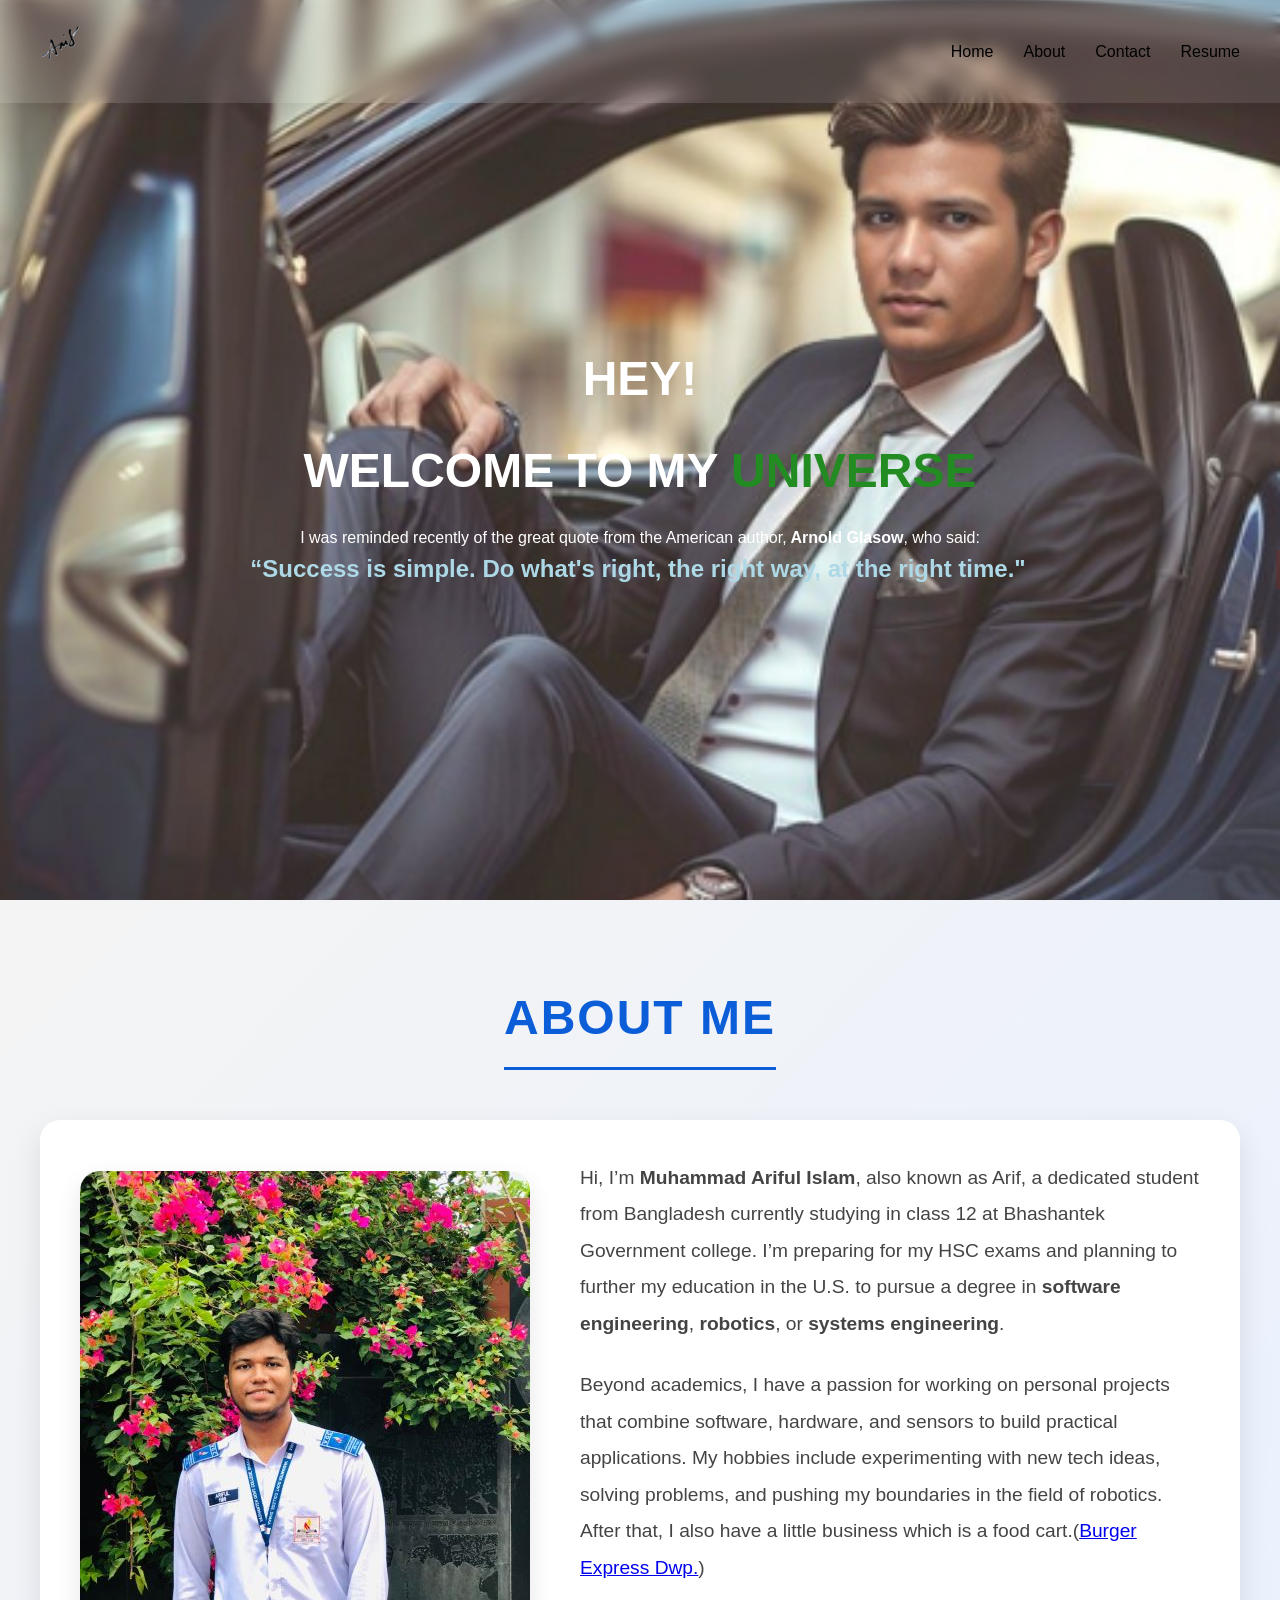
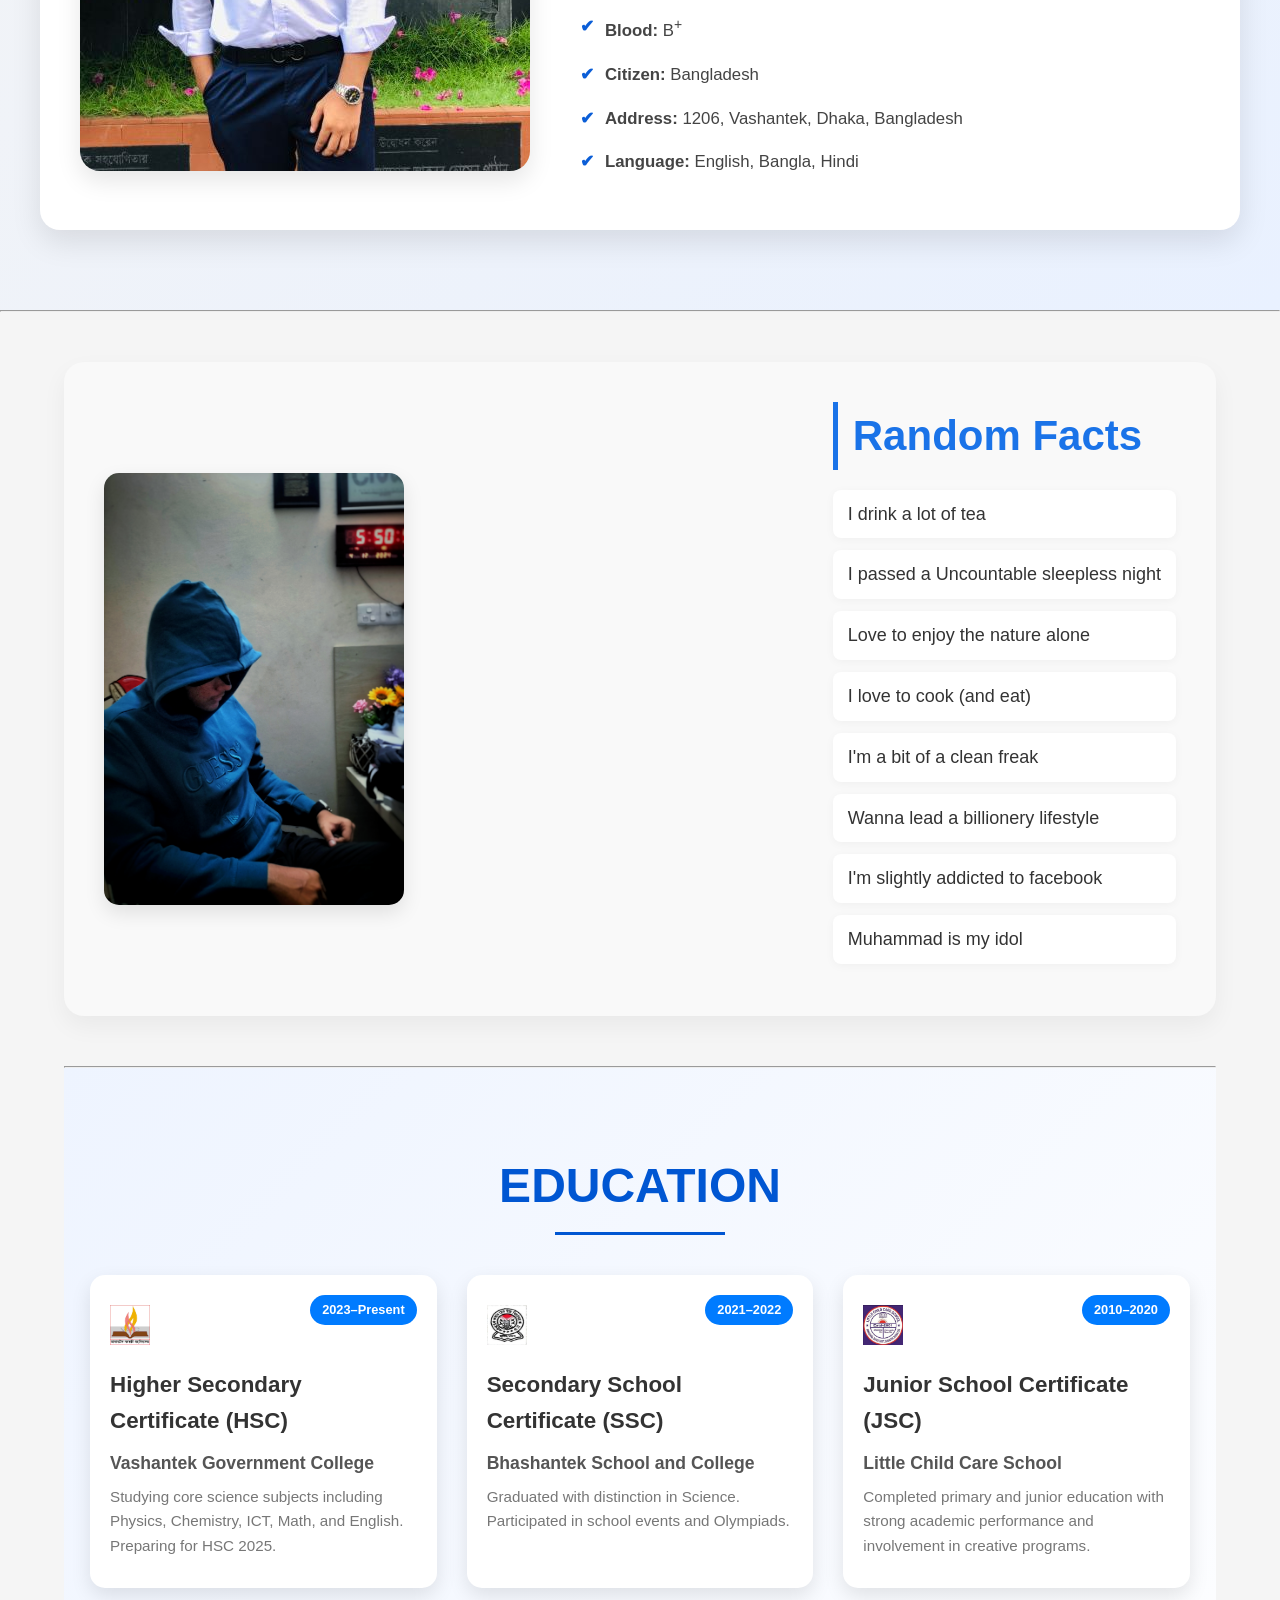
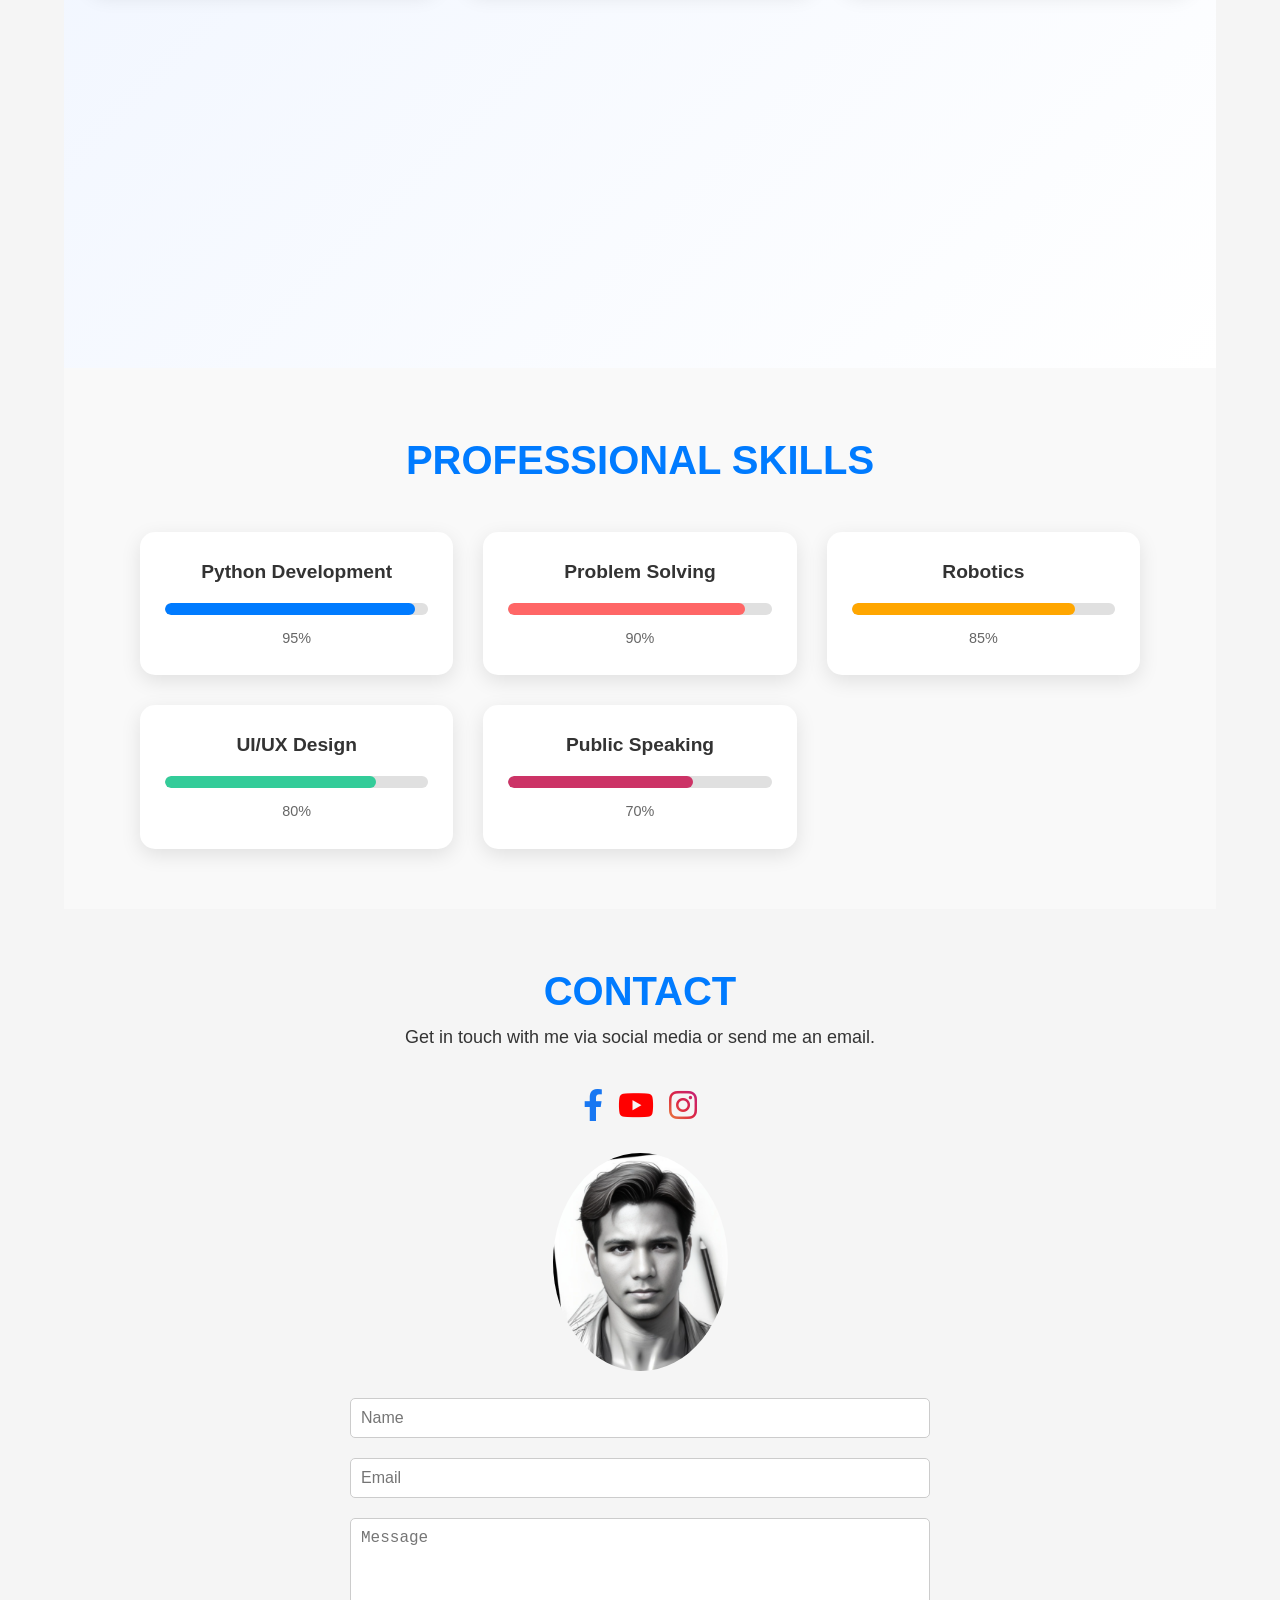
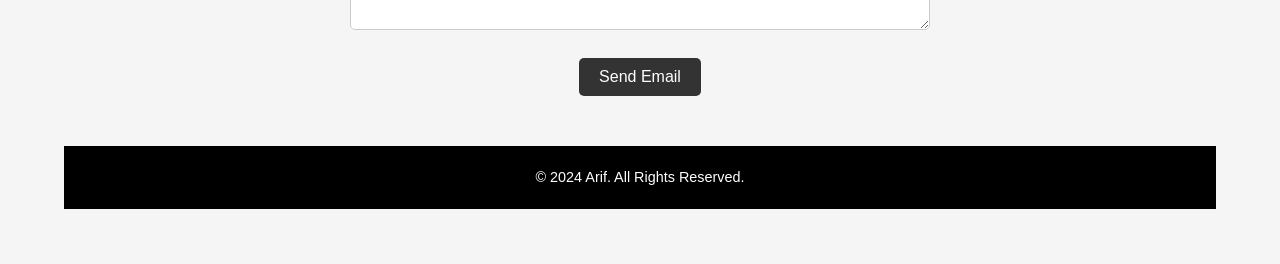
==== index.html @ 3cd2ffad "Add files via upload" ====
<!DOCTYPE html>
<html lang="en">
    <head>
        <meta charset="UTF-8">
        <meta name="viewport" content="width=device-width, initial-scale=1.0">
        <title>Muhammad Ariful Islam</title>
        <link rel="stylesheet" href="nav section for my web .css">
        <link rel="stylesheet" href="about section for my web .css">
        <link rel="stylesheet" href="hero & animation for my web .css">
        <link rel="stylesheet" href="footer section fro my web .css">
        <link rel="stylesheet" href="education section for my web .css">
        <link rel="stylesheet" href="contact section for my web .css">
        <link rel="stylesheet" href="https://cdnjs.cloudflare.com/ajax/libs/font-awesome/6.0.0-beta3/css/all.min.css">
        <link href="https://unpkg.com/aos@2.3.4/dist/aos.css" rel="stylesheet">

    </head>
    <body>
        <!-- Navigation Bar -->
        <nav class="navbar">
            <div class="logo">
                <img src="Screenshot_2024-12-19_173822-removebg-preview.png" alt="Signature" style="height: 50px;"> <!-- Your signature -->
            </div>
            <ul class="nav-links">
                <li><a href="#home">Home</a></li>
                <li><a href="#about">About</a></li>
                <li><a href="#contact">Contact</a></li>
                <li><a href="#resume">Resume</a></li>
            </ul>
        </nav>
        <!-- Hero Section -->
        <section class="hero">
            <img src="Screenshot 2024-06-10 035050.png" alt="Your photo" class="hero-bg" />
            <div class="hero-content">
                <h1 id="hey-text">HEY!</h1>
                <h2 id="Welcome-text">WELCOME TO MY <span style="color:#228B22;">UNIVERSE</span></h2>
                <h4 id="proverb-text"> I was reminded recently of the great quote from the American author,<b> Arnold Glasow</b>, who said: 
                    <p id="proverb-quote">
                        <strong>“Success is simple. Do what's right, the right way, at the right time." </strong>
                    </p>
                </h4>  
            </div>
        </section>
        
        <!-- About Section -->
        <section id="about">
            <div class="about-header">
                <h1>About Me</h1>
            </div>
            <div class="about-content">
                <div class="about-image">
                    <img src="IMG-20240516-WA0000.jpg" alt="My Photo">
                </div>
                <div class="about-text">
                    <p>
                        Hi, I’m <strong>Muhammad Ariful Islam</strong>, also known as Arif, a dedicated student from Bangladesh currently studying in class 12 at Bhashantek Government college. I’m preparing for my HSC exams and planning to further my education in the U.S. to pursue a degree in <strong>software engineering</strong>, <strong>robotics</strong>, or <strong>systems engineering</strong>.
                    </p>
                    <p>
                        Beyond academics, I have a passion for working on personal projects that combine software, hardware, and sensors to build practical applications. My hobbies include experimenting with new tech ideas, solving problems, and pushing my boundaries in the field of robotics. After that, I also have a little business which is a food cart.(<a href="https://www.facebook.com/burger.exs" target="_blank">Burger Express Dwp.</a>)
                    </p>
                    <ul>
                        <li><strong>Blood:</strong> B<sup>+</sup></li>
                        <li><strong>Citizen:</strong> Bangladesh</li>
                        <li><strong>Address:</strong> 1206, Vashantek, Dhaka, Bangladesh</li>
                        <li><strong>Language:</strong> English, Bangla, Hindi</li>
                        
                    </ul>                                   
                </div>
            </div>
        </section>
        <hr>
        <div class="container">
            <!-- Random Facts Section -->
            <div class="random-facts">
                <img src="1000024435-01.jpeg" alt="Arif on screen">
                <div class="random-facts-content">
                    <h2>Random Facts</h2>
                    <ul>
                        <li>I drink a lot of tea</li>
                        <li>I passed a Uncountable sleepless night</li>
                        <li>Love to enjoy the nature alone</li>
                        <li>I love to cook (and eat)</li>
                        <li>I'm a bit of a clean freak</li>
                        <li>Wanna lead a billionery lifestyle</li>
                        <li>I'm slightly addicted to facebook</li>
                        <li>Muhammad is my idol</li>
                    </ul>
                </div>
            </div>
            <hr>
<!-- Education Section -->
<section id="education">
    <div class="education-header">
        <h1>Education</h1>
    </div>

    <div class="education-grid">
        <div class="education-card">
            <div class="edu-year">2023–Present</div>
            <img src="Screenshot 2024-12-20 231536.png" width="40" height="40" alt="VGC Icon" style="margin-bottom: 15px;" />
            <h2>Higher Secondary Certificate (HSC)</h2>
            <h3>Vashantek Government College</h3>
            <p>Studying core science subjects including Physics, Chemistry, ICT, Math, and English. Preparing for HSC 2025.</p>
        </div>

        <div class="education-card">
            <div class="edu-year">2021–2022</div>
            <img src="Screenshot 2024-12-20 231859.png" width="40" height="40" alt="BSC Icon" style="margin-bottom: 15px;" />
            <h2>Secondary School Certificate (SSC)</h2>
            <h3>Bhashantek School and College</h3>
            <p>Graduated with distinction in Science. Participated in school events and Olympiads.</p>
        </div>

        <div class="education-card">
            <div class="edu-year">2010–2020</div>
            <img src="Screenshot 2024-12-20 232710.png" width="40" height="40" alt="LCCS Icon" style="margin-bottom: 15px;" />
            <h2>Junior School Certificate (JSC)</h2>
            <h3>Little Child Care School</h3>
            <p>Completed primary and junior education with strong academic performance and involvement in creative programs.</p>
        </div>
    </div>
</section>

<!-- Skills Section -->
<section class="skills-section" id="skills">
    <h2>Professional Skills</h2>
    <div class="skills-grid">
        <div class="skill-card">
            <h3>Python Development</h3>
            <div class="progress-bar">
                <div class="progress-fill" style="width: 95%; background: #007bff;"></div>
            </div>
            <span class="percent">95%</span>
        </div>

        <div class="skill-card">
            <h3>Problem Solving</h3>
            <div class="progress-bar">
                <div class="progress-fill" style="width: 90%; background: #ff6666;"></div>
            </div>
            <span class="percent">90%</span>
        </div>

        <div class="skill-card">
            <h3>Robotics</h3>
            <div class="progress-bar">
                <div class="progress-fill" style="width: 85%; background: #ffa600;"></div>
            </div>
            <span class="percent">85%</span>
        </div>

        <div class="skill-card">
            <h3>UI/UX Design</h3>
            <div class="progress-bar">
                <div class="progress-fill" style="width: 80%; background: #33cc99;"></div>
            </div>
            <span class="percent">80%</span>
        </div>

        <div class="skill-card">
            <h3>Public Speaking</h3>
            <div class="progress-bar">
                <div class="progress-fill" style="width: 70%; background: #cc3366;"></div>
            </div>
            <span class="percent">70%</span>
        </div>
    </div>
</section>

        <!--Contact-->
        <section id="contact">
        <div class="contact-section">
            <h1>Contact</h1>
            <p>Get in touch with me via social media or send me an email.</p>
            <div class="social-links">
                <a href="https://www.facebook.com/arifulislam2006.sci" target="_blank" class="facebook" title="Facebook">
                    <i class="fab fa-facebook-f"></i>
                </a>
                <a href="https://www.youtube.com/@mdai2006" target="_blank" class="youtube" title="YouTube">
                    <i class="fab fa-youtube"></i>
                </a>
                <a href="https://www.instagram.com/_____delta_______/" target="_blank" class="instagram" title="Instagram">
                    <i class="fab fa-instagram"></i>
                </a>
            </div>     
            <div class="contact-image">
                <img src="Screenshot 2024-06-10 040548.png" alt="Contact">
            </div>
    
            <form class="email-form">
                <input type="text" name="name" placeholder="Name" required>
                <input type="email" name="email" placeholder="Email" required>
                <textarea name="message" rows="5" placeholder="Message" required></textarea>
                <button type="submit">Send Email</button>
            </form>
        </div>
        </section>
        <!-- Footer -->
        <footer>
            <p>&copy; 2024 Arif. All Rights Reserved.</p>
        </footer>
        <script src="https://unpkg.com/aos@2.3.4/dist/aos.js"></script>
<script>
  AOS.init({
    duration: 1000, // animation duration
    once: true,     // only animate once when scrolling
  });
</script>
    </body>
</html>
---- nav section for my web .css ----
/* General Reset */
* {
    margin: 0;
    padding: 0;
    box-sizing: border-box;
}

/* Body Styling */
body {
    font-family: 'Poppins', sans-serif;
    line-height: 1.6;
    color: #333;
    background: #f4f4f4;
}

/* Navbar Styling */
.navbar {
    display: flex;
    justify-content: space-between;
    align-items: center;
    padding: 18px 40px;
    background: linear-gradient(90deg, #ffffff, #f0f8ff);
    box-shadow: 0 6px 15px rgba(0, 0, 0, 0.05);
    position: sticky;
    top: 0;
    z-index: 1000;
    transition: background 0.3s ease-in-out;
}

/* Logo Styling */
.navbar .logo {
    font-size: 1.8em;
    font-weight: 700;
    color: #1a73e8;
    letter-spacing: 1px;
    text-transform: uppercase;
}

/* Nav Links */
.nav-links {
    display: flex;
    gap: 30px;
    list-style: none;
}

.nav-links li {
    position: relative;
}

.nav-links a {
    text-decoration: none;
    font-size: 1em;
    font-weight: 500;
    color: #333;
    padding: 6px 0;
    transition: all 0.3s ease-in-out;
    position: relative;
}

/* Fancy underline hover effect */
.nav-links a::after {
    content: '';
    position: absolute;
    width: 0%;
    height: 2px;
    background: #1a73e8;
    left: 0;
    bottom: 0;
    transition: 0.3s ease-in-out;
}

.nav-links a:hover::after {
    width: 100%;
}

.nav-links a:hover {
    color: #1a73e8;
}

/* Mobile Responsiveness (Optional) */
@media (max-width: 768px) {
    .navbar {
        flex-direction: column;
        align-items: flex-start;
        padding: 15px 20px;
    }

    .nav-links {
        flex-direction: column;
        gap: 15px;
        margin-top: 10px;
        width: 100%;
    }

    .nav-links li {
        width: 100%;
    }

    .nav-links a {
        width: 100%;
        display: block;
        padding: 10px 0;
    }
}
.navbar {
    position: absolute; /* Overlay on top of photo */
    top: 0;
    left: 0;
    width: 100%;
    z-index: 1000;
    display: flex;
    justify-content: space-between;
    align-items: center;
    padding: 20px 40px;
    background: rgba(255, 255, 255, 0.1); /* Transparent background */
    backdrop-filter: blur(8px); /* Optional: glassmorphism effect */
    color: #ffffff;
}

.navbar .logo {
    font-size: 1.8em;
    font-weight: bold;
    color: #ffffff;
}

.nav-links a {
    color: #000000;
}

.nav-links a:hover {
    color: #e13333;
}
---- about section for my web .css ----
/* About Section */
#about {
    padding: 80px 20px;
    background: linear-gradient(135deg, #f4f4f4, #e9f1ff);
    text-align: center;
}

/* Header Styling */
.about-header {
    margin-bottom: 50px;
}

.about-header h1 {
    font-size: 3em;
    color: #0b5ed7;
    text-transform: uppercase;
    font-weight: 800;
    letter-spacing: 2px;
    border-bottom: 3px solid #0b5ed7;
    display: inline-block;
    padding-bottom: 10px;
}

/* Flex Content */
.about-content {
    display: flex;
    flex-wrap: wrap;
    gap: 50px;
    align-items: center;
    justify-content: center;
    max-width: 1200px;
    margin: 0 auto;
    padding: 40px;
    background: #fff;
    border-radius: 20px;
    box-shadow: 0 12px 30px rgba(0, 0, 0, 0.1);
    transition: transform 0.3s ease;
}

.about-content:hover {
    transform: translateY(-5px);
}

/* Image Styling */
.about-image img {
    max-width: 450px;
    height: auto;
    border-radius: 20px;
    box-shadow: 0 10px 25px rgba(0, 0, 0, 0.1);
    transition: transform 0.3s ease;
}

.about-image img:hover {
    transform: scale(1.03);
}

/* Text Styling */
.about-text {
    flex: 1;
    text-align: left;
    font-family: 'Segoe UI', Tahoma, Geneva, Verdana, sans-serif;
    color: #444;
    line-height: 1.9;
}

.about-text p {
    font-size: 1.2em;
    margin-bottom: 25px;
}

.about-text ul {
    margin-top: 20px;
    list-style: none;
    padding: 0;
}

.about-text ul li {
    font-size: 1.05em;
    margin-bottom: 12px;
    position: relative;
    padding-left: 25px;
}

.about-text ul li::before {
    content: '✔';
    position: absolute;
    left: 0;
    color: #0b5ed7;
    font-weight: bold;
}

/* Responsive Container */
body {
    font-family: 'Segoe UI', sans-serif;
    margin: 0;
    padding: 0;
    background-color: #fff;
    color: #333;
}

.container {
    width: 90%;
    margin: 0 auto;
    padding: 50px 0;
}

/* Responsive Adjustments */
@media (max-width: 768px) {
    .about-content {
        flex-direction: column;
        padding: 20px;
    }

    .about-image img {
        max-width: 100%;
    }

    .about-header h1 {
        font-size: 2em;
    }
}

/* Random facts - Enhanced Style */

.random-facts {
    display: flex;
    align-items: center;
    justify-content: space-between;
    margin-bottom: 50px;
    padding: 40px;
    background: #f9f9f9;
    border-radius: 20px;
    box-shadow: 0 10px 25px rgba(0, 0, 0, 0.05);
    transition: transform 0.3s ease;
}

.random-facts:hover {
    transform: translateY(-5px);
}

.random-facts img {
    max-width: 300px;
    border-radius: 15px;
    box-shadow: 0 8px 20px rgba(0, 0, 0, 0.1);
    transition: transform 0.3s ease;
}

.random-facts img:hover {
    transform: scale(1.05);
}

.random-facts-content {
    max-width: 50%;
    padding-left: 30px;
    font-family: 'Segoe UI', Tahoma, Geneva, Verdana, sans-serif;
    color: #333;
}

.random-facts-content h2 {
    font-size: 42px;
    color: #1a73e8;
    margin-bottom: 20px;
    font-weight: bold;
    border-left: 5px solid #1a73e8;
    padding-left: 15px;
}

.random-facts-content ul {
    list-style-type: none;
    padding: 0;
    margin: 0;
}

.random-facts-content ul li {
    font-size: 18px;
    margin-bottom: 12px;
    padding: 10px 15px;
    background: #fff;
    border-radius: 8px;
    box-shadow: 0 2px 10px rgba(0, 0, 0, 0.04);
    transition: background 0.3s;
}

.random-facts-content ul li:hover {
    background: #eaf4ff;
}
---- hero & animation for my web .css ----
.hero {
    position: relative;
    width: 100%;
    height: 100vh;
    overflow: hidden;
}

.hero-bg {
    position: absolute;
    top: 0;
    left: 0;
    width: 100%;
    height: 100%;
    object-fit: cover;
    z-index: 0;
}

.hero-content {
    position: relative;
    z-index: 1;
    color: #fff;
    text-align: center;
    top: 50%;
    transform: translateY(-50%);
}


/* Blur-to-Clear Animation */
@keyframes blurToClear {
    0% {
        filter: blur(15px); /* Maximum blur at the start */
        opacity: 0; /* Start invisible */
    }
    50% {
        opacity: 1; /* Fade in */
    }
    100% {
        filter: blur(0); /* Fully clear at the end */
        opacity: 1; /* Fully visible */
    }
}

/* Text Animation for "Hey!" */
#hey-text {
    font-size: 3em;
    margin: 15px 0;
    font-weight: bold;
    opacity: 0;
    transform: translateY(50px); /* Start below */
    animation: moveUp 2s ease-out forwards;
}

@keyframes moveUp {
    0% {
        opacity: 0;
        transform: translateY(50px);
    }
    100% {
        opacity: 1;
        transform: translateY(0);
    }
}
/* Text Animation for "Welcome" */
#Welcome-text {
    font-size: 3em;
    margin: 15px 0;
    font-weight: bold;
    opacity: 0;
    transform: translateY(50px); /* Start below */
    animation: moveUp 2s ease-out forwards;
}

@keyframes moveUp {
    0% {
        opacity: 0;
        transform: translateY(50px);
    }
    100% {
        opacity: 1;
        transform: translateY(0);
    }
}
/* Text Animation for "provarb" */
#proverb-text {
    font-size: 1em;
    margin: 11px 0;
    font-weight: normal;
    opacity: 0;
    transform: translateY(50px); /* Start below */
    animation: moveUp 2s ease-out forwards;
}

@keyframes moveUp {
    0% {
        opacity: 0;
        transform: translateY(50px);
    }
    100% {
        opacity: 1;
        transform: translateY(0);
    }
}

#proverb-quote {
    font-size: 1.5em;
    color: rgb(173, 216, 230); /* Customize the color if needed */
    text-align: center;
    overflow: hidden; /* Ensures no overflow while typing */
    white-space: nowrap; /* Prevents text wrapping */
    border-right: 4px solid rgba(92, 50, 50, 0.75); /* Simulates a cursor */
    width: 0;
    animation: typing 4s steps(50) 1s forwards, blinkCaret 0.75s step-end infinite;
}

/* Typing animation */
@keyframes typing {
    0% {
        width: 0;
    }
    100% {
        width: 100%;
    }
}

/* Cursor blink animation */
@keyframes blinkCaret {
    50% {
        border-color: transparent;
    }
}

/* Typing Effect */
#typing-text {
    font-size: 1.5em;
    margin: 15px 0;
    white-space: nowrap;
    overflow: hidden;
    width: 0;
    border-right: 2px solid #fff; /* Simulates typing cursor */
    animation: typing 4s steps(20) 2s forwards, blinkCaret 0.75s step-end infinite;
}

@keyframes typing {
    0% {
        width: 0;
    }
    100% {
        width: 100%;
    }
}

@keyframes blinkCaret {
    50% {
        border-color: transparent;
    }
}
---- footer section fro my web .css ----
/* Stats Section */
.about-stats {
    display: flex;
    justify-content: space-around;
    text-align: center;
    margin-top: 40px;
    flex-wrap: wrap;
    gap: 20px;
}

.stat {
    flex: 1 1 200px;
    padding: 20px;
    background: white;
    border-radius: 15px;
    box-shadow: 0 4px 15px rgba(0, 0, 0, 0.1);
}

.stat h2 {
    font-size: 2.5em;
    color: #007bff;
    margin-bottom: 10px;
}

.stat p {
    font-size: 1.1em;
    color: #333;
}

/* Footer */
footer {
    background: #000000;
    color: #fff;
    text-align: center;
    padding: 20px;
    font-size: 0.9em;
    position: relative;
}
---- education section for my web .css ----
/* Education Section */
#education {
    background: linear-gradient(135deg, #eef4ff, #ffffff);
    padding: 80px 20px;
    min-height: 100vh;
    display: flex;
    flex-direction: column;
    align-items: center;
}

/* Header */
.education-header {
    margin-bottom: 50px;
    text-align: center;
}

.education-header h1 {
    font-size: 3em;
    font-weight: 700;
    color: #0056d2;
    text-transform: uppercase;
    position: relative;
    display: inline-block;
}

.education-header h1::after {
    content: '';
    width: 60%;
    height: 3px;
    background: #0056d2;
    position: absolute;
    bottom: -10px;
    left: 20%;
}

/* Education Grid */
.education-grid {
    display: grid;
    grid-template-columns: repeat(auto-fit, minmax(280px, 1fr));
    gap: 30px;
    width: 100%;
    max-width: 1100px;
}

/* Education Card */
.education-card {
    background: #fff;
    border-radius: 15px;
    padding: 30px 20px;
    box-shadow: 0 8px 20px rgba(0, 0, 0, 0.1);
    transition: transform 0.3s ease, box-shadow 0.3s ease;
    text-align: left;
    position: relative;
}

.education-card:hover {
    transform: translateY(-5px);
    box-shadow: 0 12px 24px rgba(0, 0, 0, 0.15);
}

.education-card h2 {
    font-size: 1.4em;
    color: #333;
    margin-bottom: 10px;
}

.education-card h3 {
    font-size: 1.1em;
    color: #555;
    margin-bottom: 8px;
}

.education-card p {
    color: #777;
    font-size: 0.95em;
    line-height: 1.6;
}

.education-card .edu-year {
    position: absolute;
    top: 20px;
    right: 20px;
    background: #007bff;
    color: white;
    font-size: 0.8em;
    padding: 5px 12px;
    border-radius: 20px;
    font-weight: bold;
}

/*skill section*/

.skills-section {
    padding: 60px 20px;
    background: #f9f9f9;
    text-align: center;
}

.skills-section h2 {
    font-size: 2.5em;
    margin-bottom: 40px;
    color: #007bff;
    text-transform: uppercase;
    font-weight: bold;
}

.skills-grid {
    display: grid;
    grid-template-columns: repeat(auto-fit, minmax(250px, 1fr));
    gap: 30px;
    max-width: 1000px;
    margin: 0 auto;
}

.skill-card {
    background: #fff;
    padding: 25px;
    border-radius: 15px;
    box-shadow: 0 6px 20px rgba(0, 0, 0, 0.1);
    position: relative;
    transition: transform 0.3s ease;
}

.skill-card:hover {
    transform: translateY(-8px);
}

.skill-card h3 {
    margin-bottom: 15px;
    font-size: 1.2em;
    color: #333;
}

.progress-bar {
    height: 12px;
    background: #e0e0e0;
    border-radius: 10px;
    overflow: hidden;
    margin-bottom: 10px;
}

.progress-fill {
    height: 100%;
    width: 0;
    animation: fillBar 2s ease forwards;
    border-radius: 10px;
}

.percent {
    font-size: 0.9em;
    color: #666;
}

@keyframes fillBar {
    from {
        width: 0;
    }
}
---- contact section for my web .css ----
body {
            font-family: Arial, sans-serif;
            margin: 0;
            padding: 0;
            background-color: #f5f5f5;
            color: #333;
        }

        .contact-section {
            text-align: center;
            padding: 50px 20px;
        }

        .contact-section h1 {
            font-size: 2.5em;
            color: #007bff; /* Highlight with blue color */
            text-transform: uppercase; /* Adds boldness */
            font-weight: bold;
            text-align: center;
        }

        .contact-section p {
            font-size: 18px;
            margin-bottom: 30px;
        }

/* Social Links */
.social-links {
    display: flex;
    justify-content: center;
    gap: 15px;
    margin-top: 20px;
}

.social-links a {
    font-size: 32px; /* Adjust icon size */
    color: #555; /* Default color */
    transition: color 0.3s, transform 0.3s;
}

.social-links a:hover {
    transform: scale(1.2); /* Slightly enlarge on hover */
}

/* Facebook Icon - Blue */
.social-links a.facebook {
    color: #1877f2; /* Facebook blue */
}
.social-links a.facebook:hover {
    color: #155dbd; /* Slightly darker blue on hover */
}

/* YouTube Icon - Red */
.social-links a.youtube {
    color: #ff0000; /* YouTube red */
}
.social-links a.youtube:hover {
    color: #cc0000; /* Slightly darker red on hover */
}

/* Instagram Icon - Gradient */
.social-links a.instagram {
    display: inline-block; /* Ensure proper rendering */
    background: linear-gradient(45deg, #f09433, #e6683c, #dc2743, #cc2366, #bc1888); /* Instagram gradient */
    -webkit-background-clip: text; /* Use gradient as text color */
    -webkit-text-fill-color: transparent; /* Transparent background for gradient text */
    background-clip: text; /* Fallback for non-webkit browsers */
}

        .email-form {
            max-width: 600px;
            margin: 0 auto;
        }

        .email-form input, .email-form textarea {
            width: calc(100% - 20px);
            padding: 10px;
            margin-bottom: 20px;
            border: 1px solid #ccc;
            border-radius: 5px;
            font-size: 16px;
        }

        .email-form button {
            background-color: #333;
            color: #fff;
            padding: 10px 20px;
            border: none;
            border-radius: 5px;
            font-size: 16px;
            cursor: pointer;
        }

        .email-form button:hover {
            background-color: #0073e6;
        }

        .contact-image {
            margin: 20px 0;
        }

        .contact-image img {
            width: 175px;
            border-radius: 50%;
        }
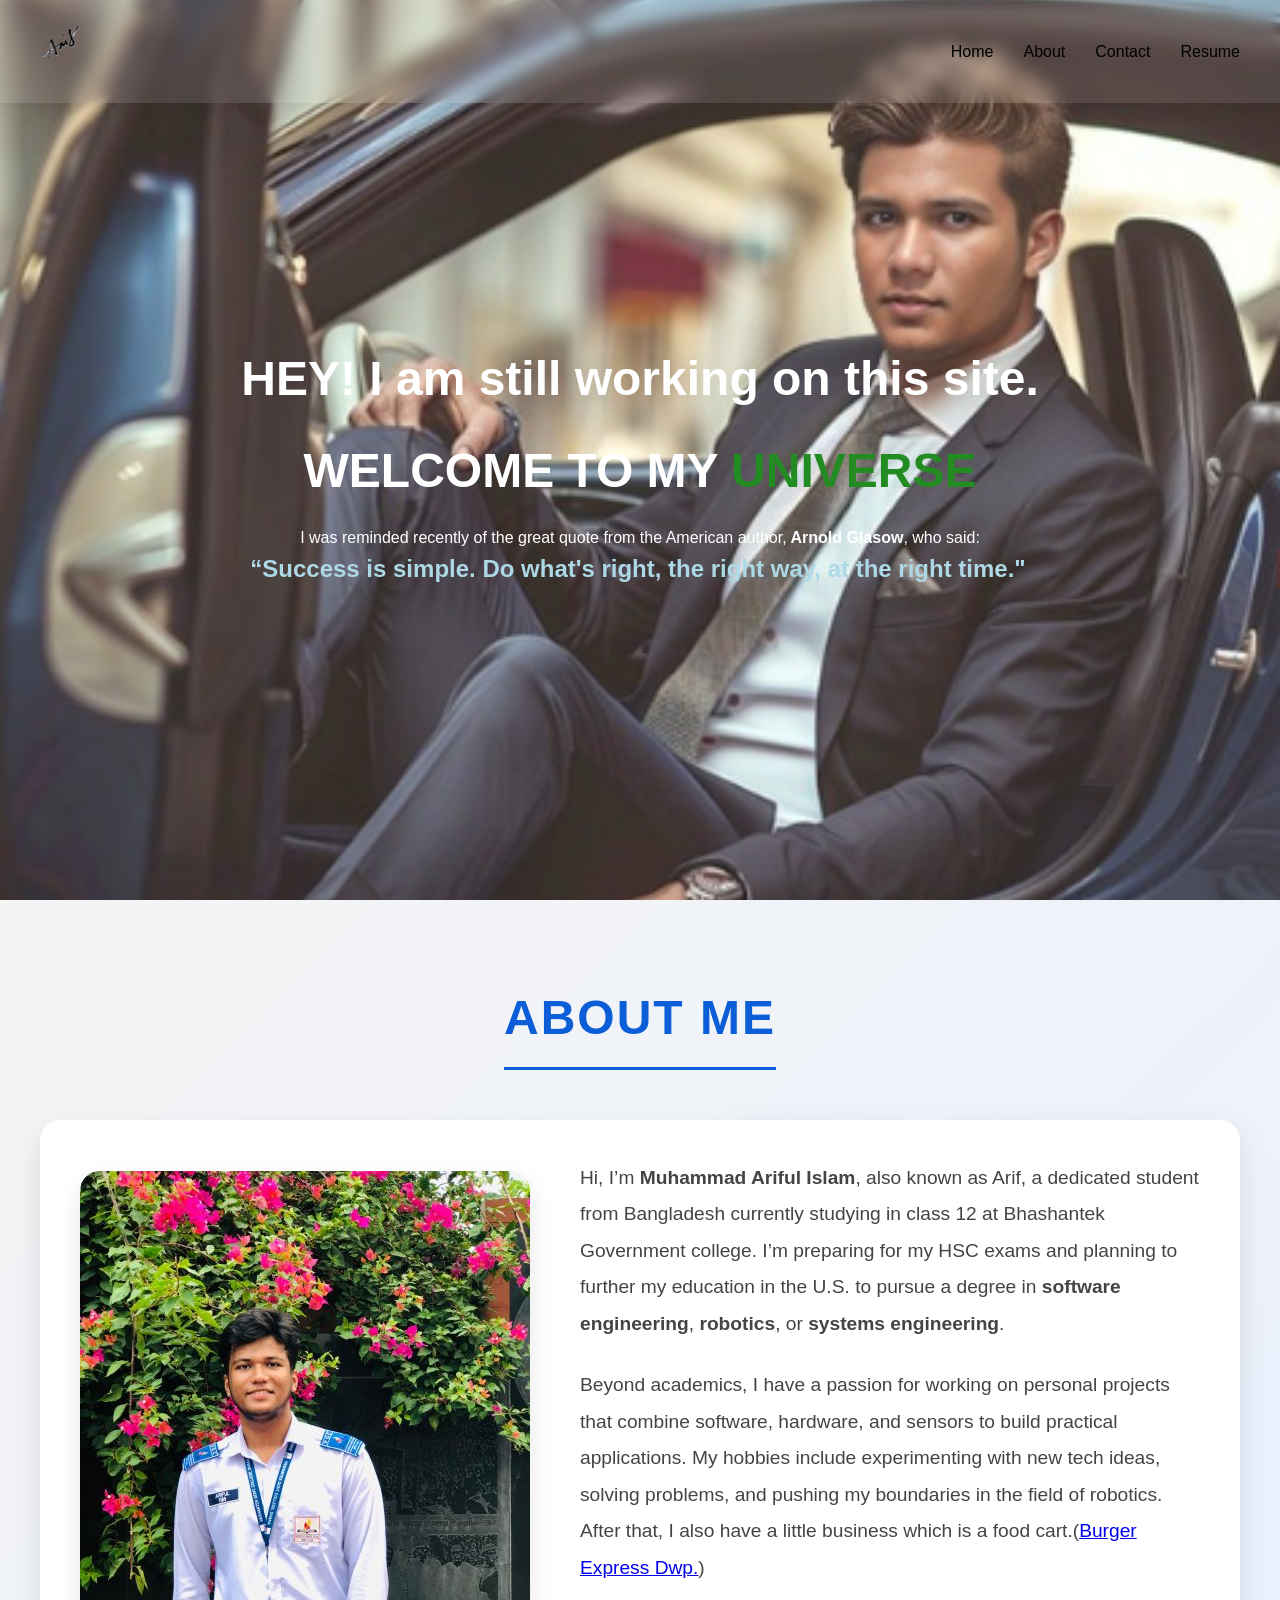
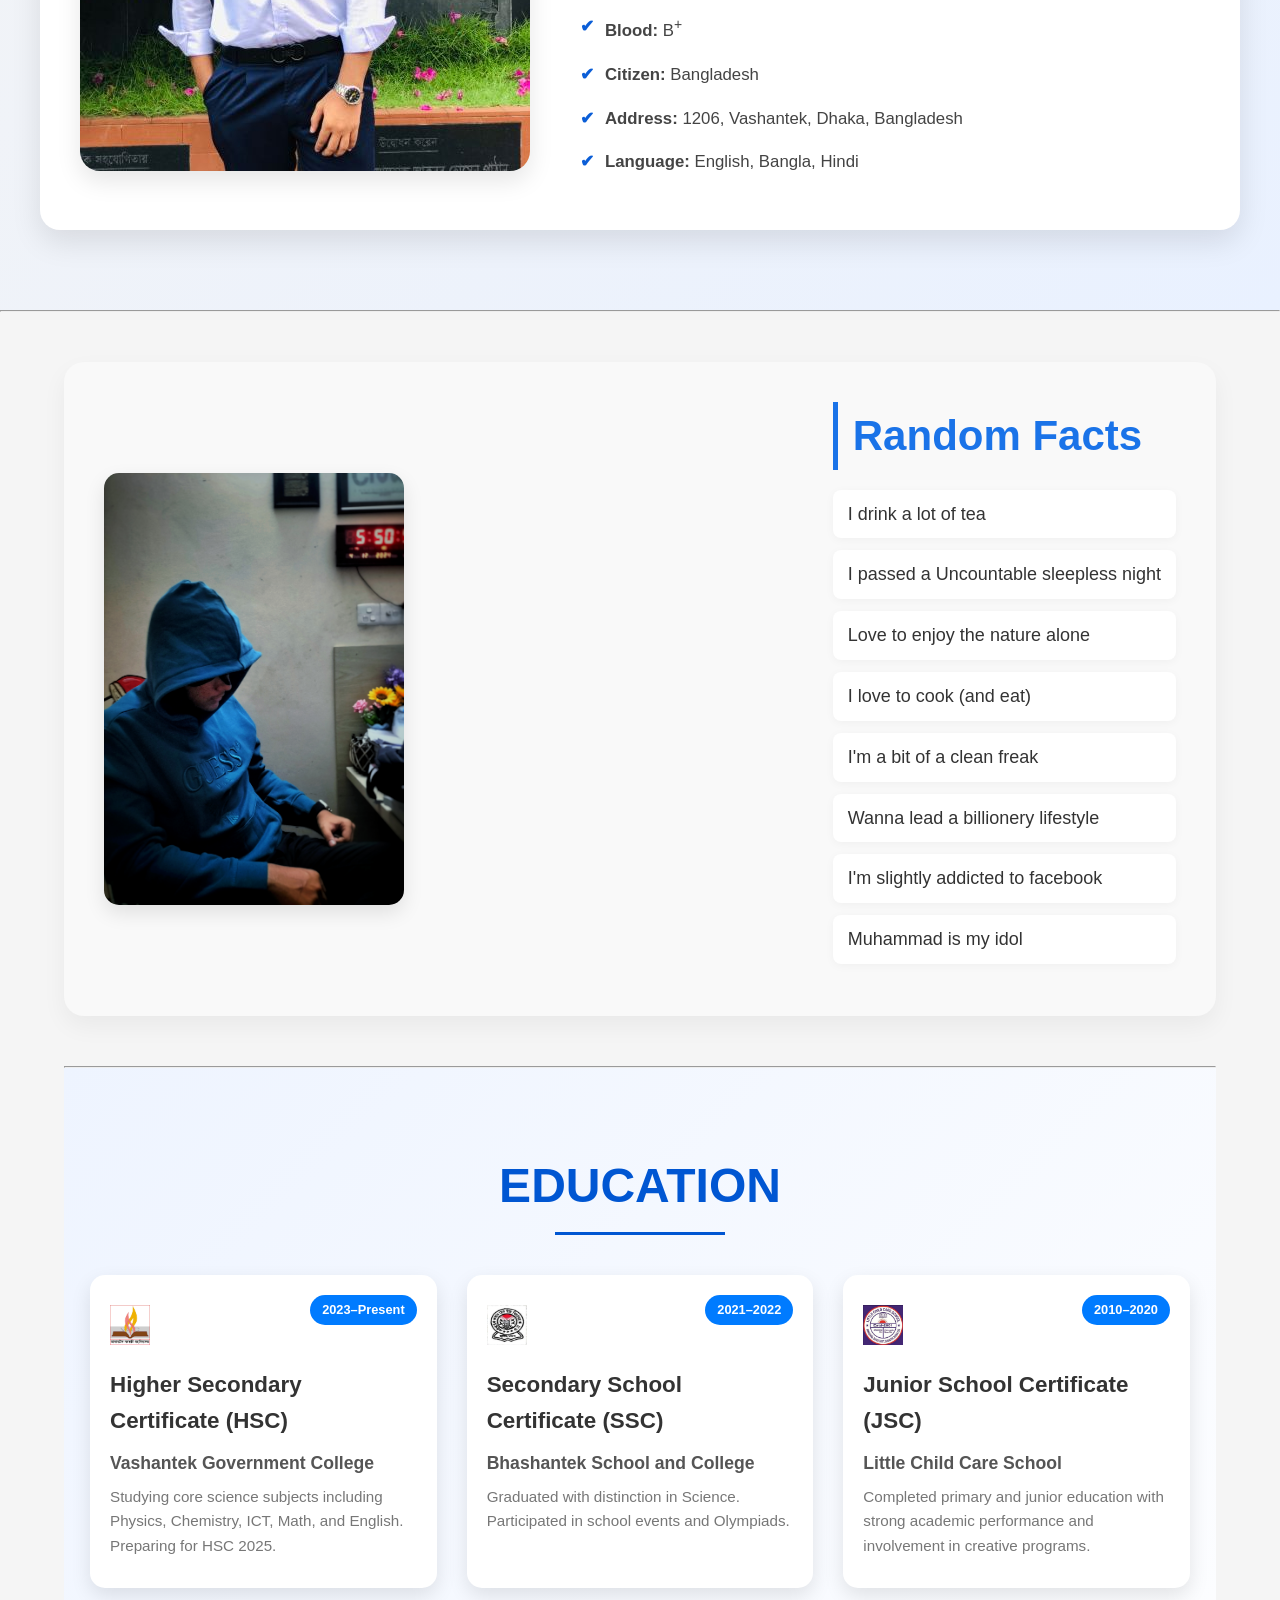
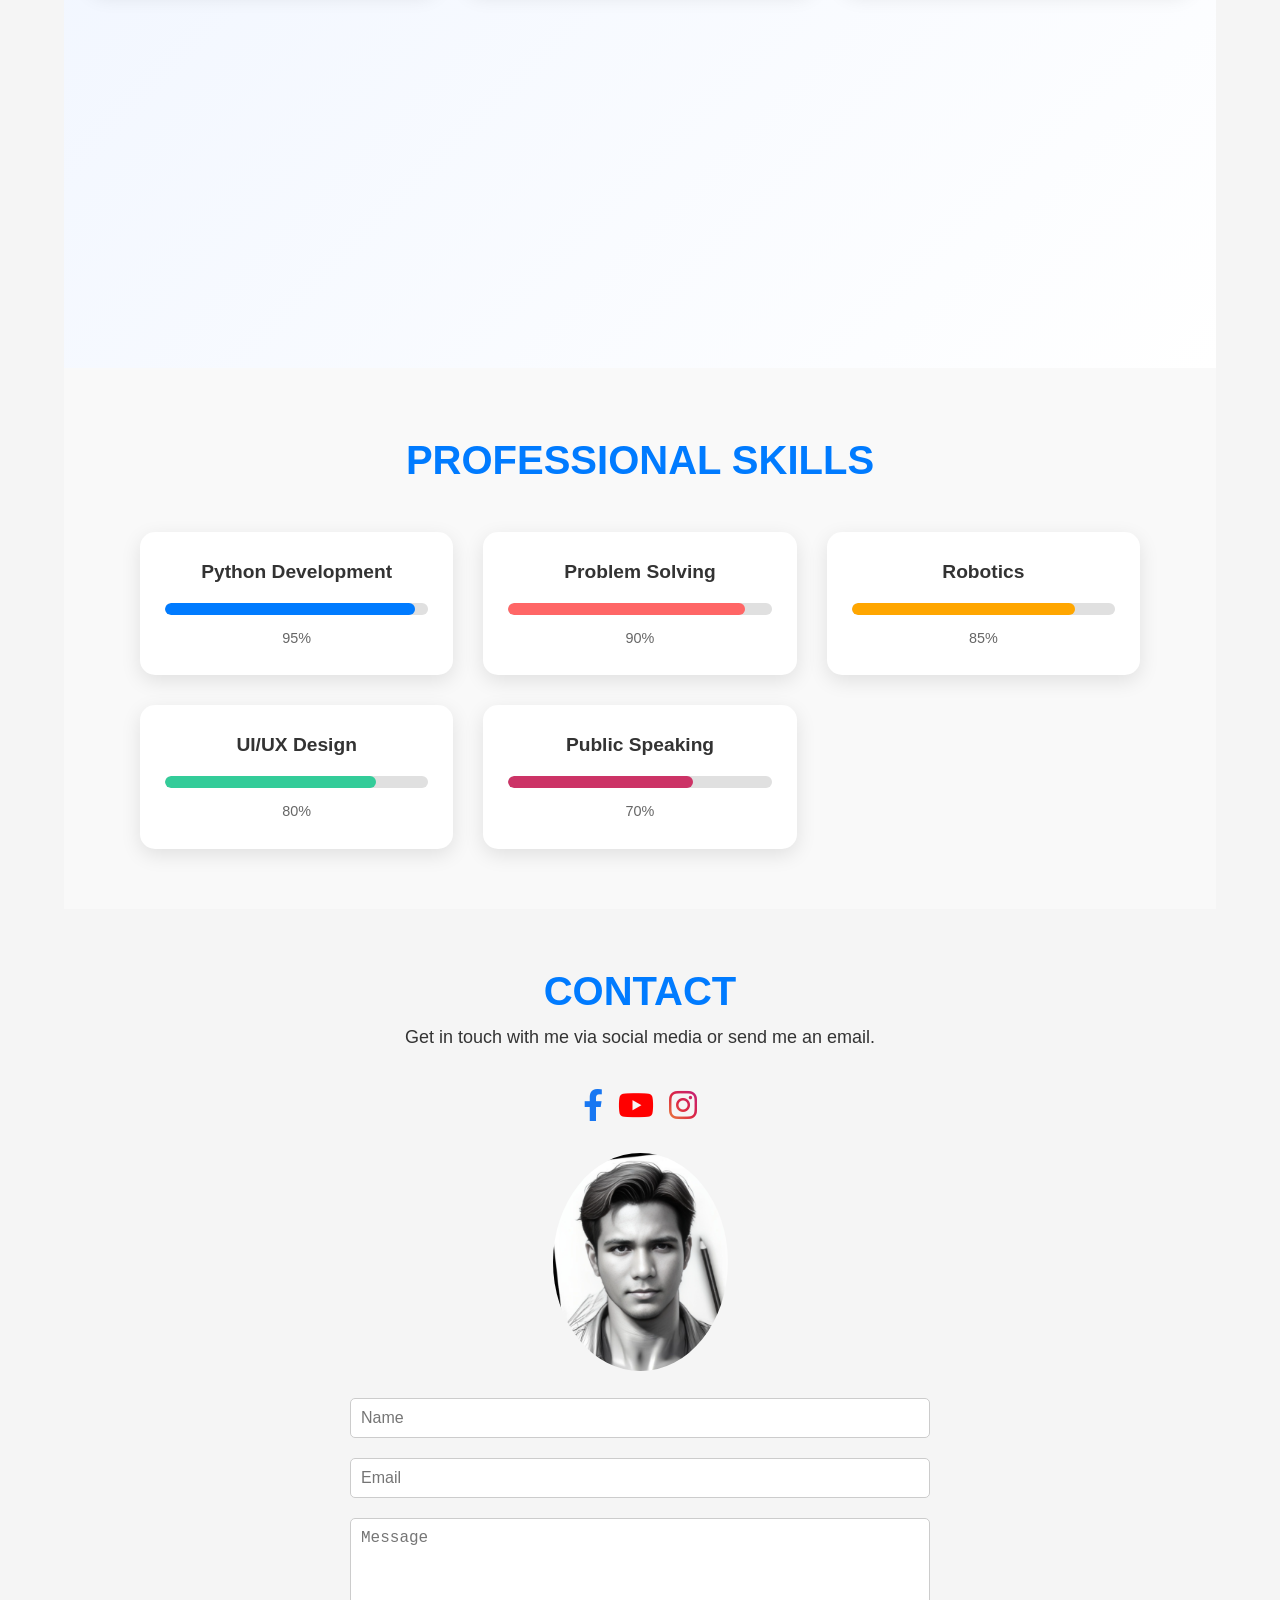
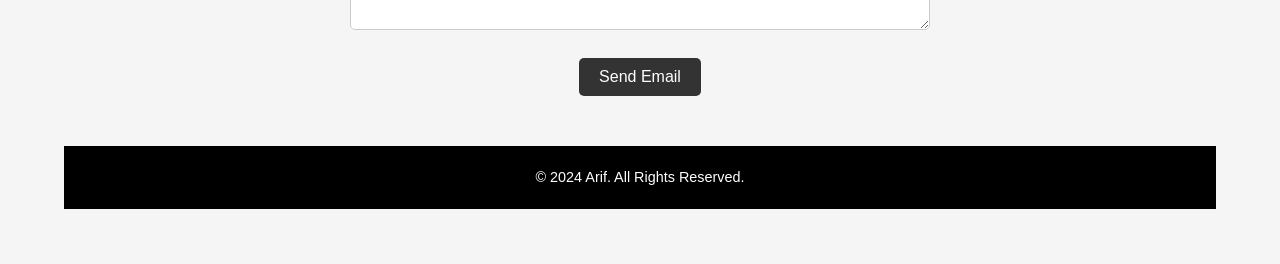
==== commit 3d12314d: "Add files via upload" ====
--- a/index.html
+++ b/index.html
@@ -31,7 +31,7 @@
         <section class="hero">
             <img src="Screenshot 2024-06-10 035050.png" alt="Your photo" class="hero-bg" />
             <div class="hero-content">
-                <h1 id="hey-text">HEY!</h1>
+                <h1 id="hey-text">HEY! I am still working on this site.</h1>
                 <h2 id="Welcome-text">WELCOME TO MY <span style="color:#228B22;">UNIVERSE</span></h2>
                 <h4 id="proverb-text"> I was reminded recently of the great quote from the American author,<b> Arnold Glasow</b>, who said: 
                     <p id="proverb-quote">
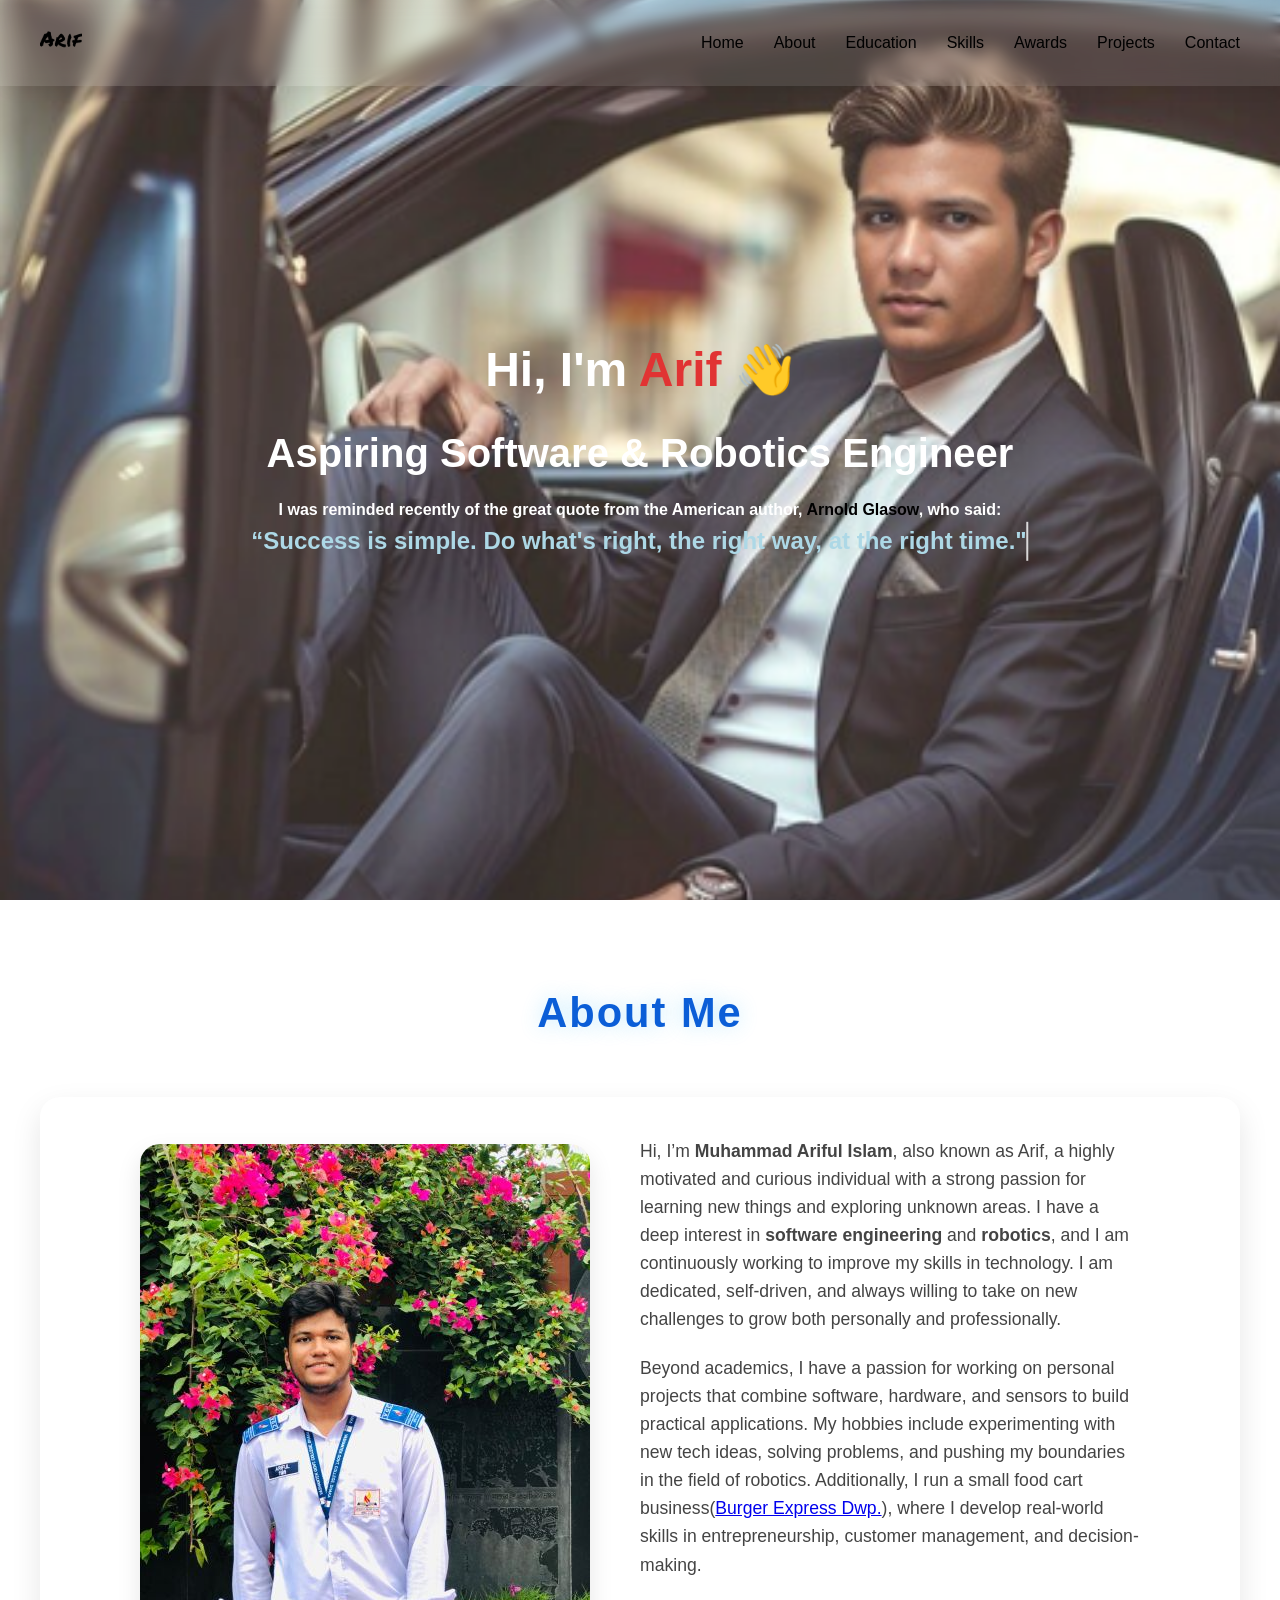
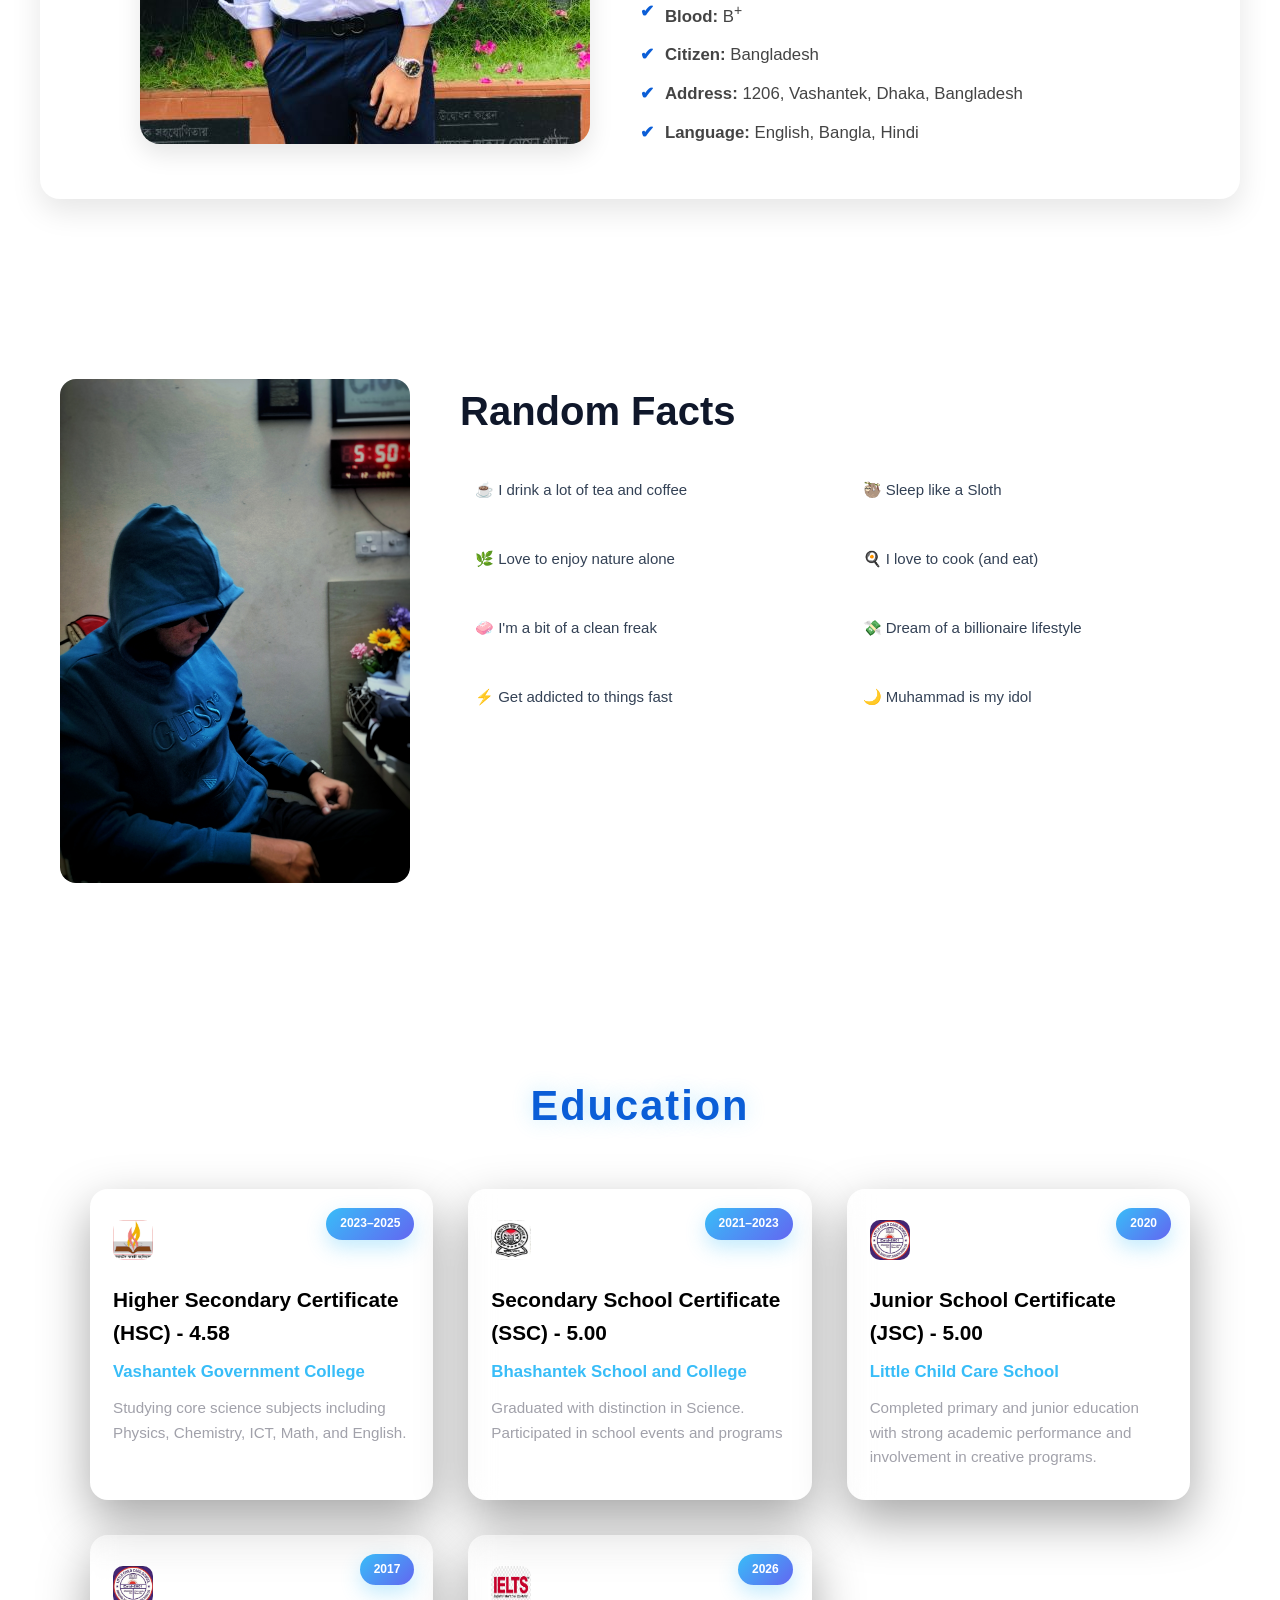
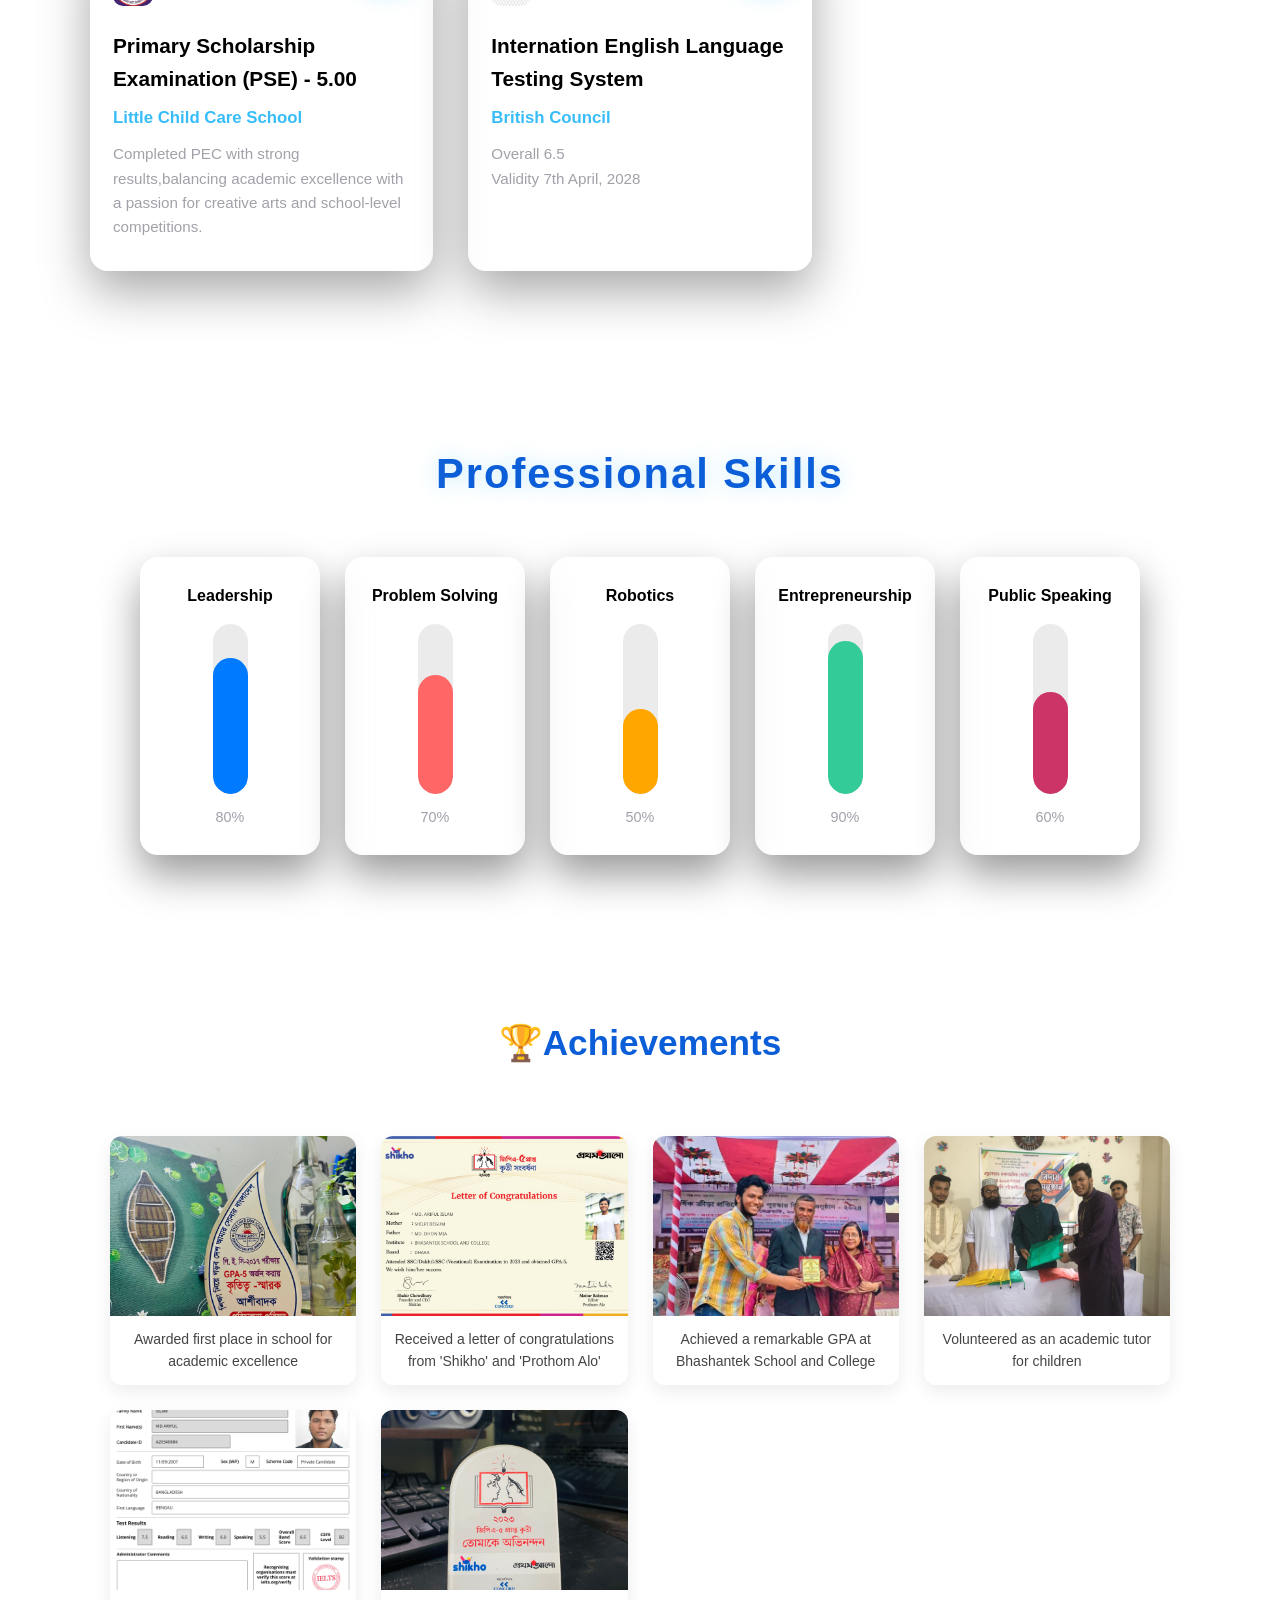
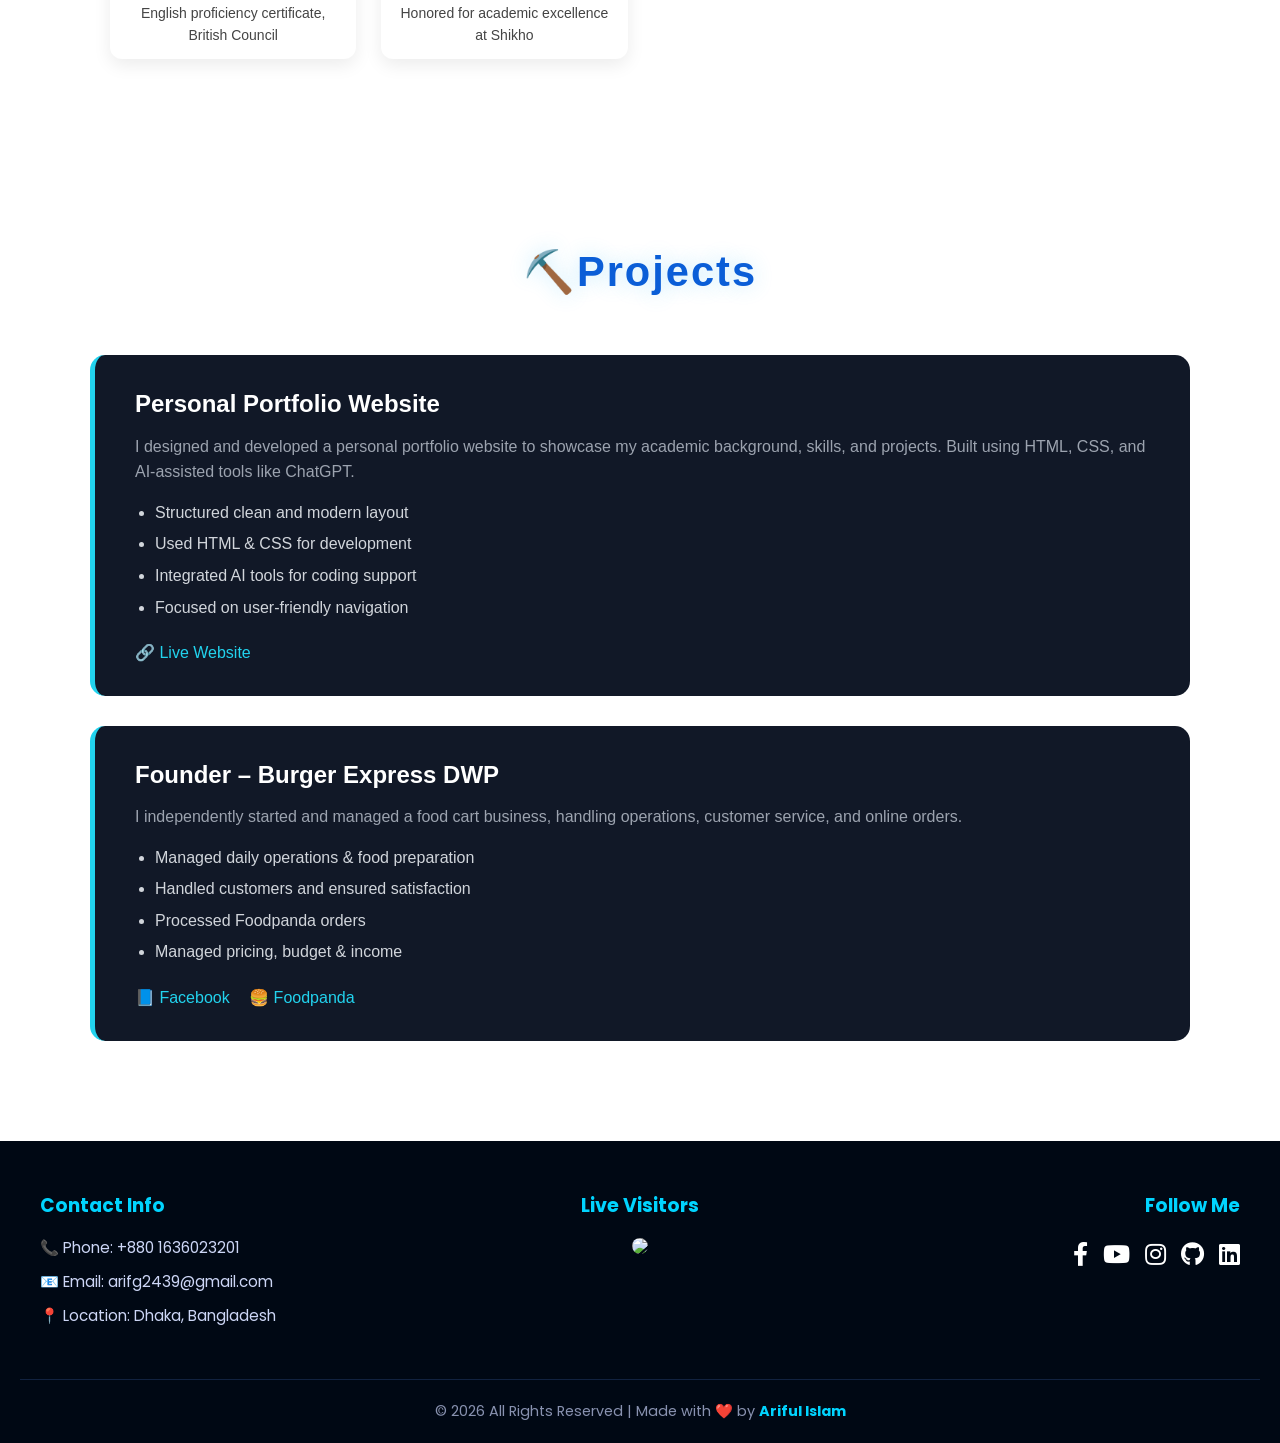
==== commit 4492d5f8: "Add files via upload" ====
--- a/index.html
+++ b/index.html
@@ -1,61 +1,71 @@
 <!DOCTYPE html>
 <html lang="en">
-    <head>
-        <meta charset="UTF-8">
-        <meta name="viewport" content="width=device-width, initial-scale=1.0">
-        <title>Muhammad Ariful Islam</title>
-        <link rel="stylesheet" href="nav section for my web .css">
-        <link rel="stylesheet" href="about section for my web .css">
-        <link rel="stylesheet" href="hero & animation for my web .css">
-        <link rel="stylesheet" href="footer section fro my web .css">
-        <link rel="stylesheet" href="education section for my web .css">
-        <link rel="stylesheet" href="contact section for my web .css">
-        <link rel="stylesheet" href="https://cdnjs.cloudflare.com/ajax/libs/font-awesome/6.0.0-beta3/css/all.min.css">
-        <link href="https://unpkg.com/aos@2.3.4/dist/aos.css" rel="stylesheet">
-
-    </head>
-    <body>
-        <!-- Navigation Bar -->
-        <nav class="navbar">
+<head>
+    <meta charset="UTF-8">
+    <meta name="viewport" content="width=device-width, initial-scale=1.0">
+    <title>Arif | Portfolio</title>
+
+    <!-- Google Font -->
+    <link href="https://fonts.googleapis.com/css2?family=Poppins:wght@300;400;600&display=swap" rel="stylesheet">
+    <link rel="stylesheet" href="https://cdnjs.cloudflare.com/ajax/libs/font-awesome/5.15.4/css/all.min.css">
+    <link rel="stylesheet" href="nav section for my web .css">
+        <link rel="stylesheet" href="front page.css">
+        <link rel="stylesheet" href="about.css">
+        <link rel="stylesheet" href="random facts.css">
+        <link rel="stylesheet" href="Education.css">
+        <link rel="stylesheet" href="skill.css">
+        <link rel="stylesheet" href="projects.css">
+        <link rel="stylesheet" href="Awards.css">
+        <link rel="stylesheet" href="contact & footer.css">
+</head>
+
+<body>
+
+<header>
+    <nav class="navbar">
             <div class="logo">
-                <img src="Screenshot_2024-12-19_173822-removebg-preview.png" alt="Signature" style="height: 50px;"> <!-- Your signature -->
-            </div>
-            <ul class="nav-links">
-                <li><a href="#home">Home</a></li>
-                <li><a href="#about">About</a></li>
-                <li><a href="#contact">Contact</a></li>
-                <li><a href="#resume">Resume</a></li>
-            </ul>
-        </nav>
-        <!-- Hero Section -->
-        <section class="hero">
+                <img src="signature.png" alt="Signature" style="height: 30px;"> <!-- Your signature -->
+            </div>
+        <ul class="nav-links">
+            <li><a href="#home">Home</a></li>
+            <li><a href="#about">About</a></li>
+            <li><a href="#education">Education</a></li>
+            <li><a href="#skills">Skills</a></li>
+            <li><a href="#awards-section">Awards</a></li>
+            <li><a href="#projects">Projects</a></li>
+            <li><a href="#contact">Contact</a></li>
+        </ul>
+    </nav>
+</header>
+<!-- Hero Section -->
+        <section id="home" class="hero">
             <img src="Screenshot 2024-06-10 035050.png" alt="Your photo" class="hero-bg" />
             <div class="hero-content">
-                <h1 id="hey-text">HEY! I am still working on this site.</h1>
-                <h2 id="Welcome-text">WELCOME TO MY <span style="color:#228B22;">UNIVERSE</span></h2>
-                <h4 id="proverb-text"> I was reminded recently of the great quote from the American author,<b> Arnold Glasow</b>, who said: 
+                <h1 id="hey-text">Hi, I'm<b id="Arif"> Arif</b>  👋</h1>
+                <h2 id="Welcome-text">Aspiring Software & Robotics Engineer</h2>
+                <h4 id="proverb-text"> I was reminded recently of the great quote from the American author,<b id="Arnold-name"> Arnold Glasow</b>, who said: 
                     <p id="proverb-quote">
                         <strong>“Success is simple. Do what's right, the right way, at the right time." </strong>
                     </p>
                 </h4>  
             </div>
         </section>
-        
-        <!-- About Section -->
+
+
+<!-- About Section -->
         <section id="about">
             <div class="about-header">
                 <h1>About Me</h1>
             </div>
             <div class="about-content">
                 <div class="about-image">
-                    <img src="IMG-20240516-WA0000.jpg" alt="My Photo">
+                    <img src="1000017332.jpg" alt="My Photo">
                 </div>
                 <div class="about-text">
                     <p>
-                        Hi, I’m <strong>Muhammad Ariful Islam</strong>, also known as Arif, a dedicated student from Bangladesh currently studying in class 12 at Bhashantek Government college. I’m preparing for my HSC exams and planning to further my education in the U.S. to pursue a degree in <strong>software engineering</strong>, <strong>robotics</strong>, or <strong>systems engineering</strong>.
-                    </p>
+                        Hi, I’m <strong>Muhammad Ariful Islam</strong>, also known as Arif, a highly motivated and curious individual with a strong passion for learning new things and exploring unknown areas. I have a deep interest in<strong> software engineering</strong> and<strong> robotics</strong>, and I am continuously working to improve my skills in technology. I am dedicated, self-driven, and always willing to take on new challenges to grow both personally and professionally.
                     <p>
-                        Beyond academics, I have a passion for working on personal projects that combine software, hardware, and sensors to build practical applications. My hobbies include experimenting with new tech ideas, solving problems, and pushing my boundaries in the field of robotics. After that, I also have a little business which is a food cart.(<a href="https://www.facebook.com/burger.exs" target="_blank">Burger Express Dwp.</a>)
+                        Beyond academics, I have a passion for working on personal projects that combine software, hardware, and sensors to build practical applications. My hobbies include experimenting with new tech ideas, solving problems, and pushing my boundaries in the field of robotics. Additionally, I run a small food cart business(<a href="https://www.foodpanda.com.bd/restaurant/urnm/burger-express-dwp" target="_blank">Burger Express Dwp.</a>), where I develop real-world skills in entrepreneurship, customer management, and decision-making.
                     </p>
                     <ul>
                         <li><strong>Blood:</strong> B<sup>+</sup></li>
@@ -67,27 +77,24 @@
                 </div>
             </div>
         </section>
-        <hr>
-        <div class="container">
             <!-- Random Facts Section -->
             <div class="random-facts">
                 <img src="1000024435-01.jpeg" alt="Arif on screen">
                 <div class="random-facts-content">
                     <h2>Random Facts</h2>
                     <ul>
-                        <li>I drink a lot of tea</li>
-                        <li>I passed a Uncountable sleepless night</li>
-                        <li>Love to enjoy the nature alone</li>
-                        <li>I love to cook (and eat)</li>
-                        <li>I'm a bit of a clean freak</li>
-                        <li>Wanna lead a billionery lifestyle</li>
-                        <li>I'm slightly addicted to facebook</li>
-                        <li>Muhammad is my idol</li>
+                       <li>☕ I drink a lot of tea and coffee</li>
+                        <li>🦥 Sleep like a Sloth</li>
+                        <li>🌿 Love to enjoy nature alone</li>
+                        <li>🍳 I love to cook (and eat)</li>
+                        <li>🧼 I'm a bit of a clean freak</li>
+                        <li>💸 Dream of a billionaire lifestyle</li>
+                        <li>⚡ Get addicted to things fast</li>
+                        <li>🌙 Muhammad is my idol</li>
                     </ul>
                 </div>
             </div>
-            <hr>
-<!-- Education Section -->
+            <!-- Education Section -->
 <section id="education">
     <div class="education-header">
         <h1>Education</h1>
@@ -95,27 +102,42 @@
 
     <div class="education-grid">
         <div class="education-card">
-            <div class="edu-year">2023–Present</div>
+            <div class="edu-year">2023–2025</div>
             <img src="Screenshot 2024-12-20 231536.png" width="40" height="40" alt="VGC Icon" style="margin-bottom: 15px;" />
-            <h2>Higher Secondary Certificate (HSC)</h2>
+            <h2>Higher Secondary Certificate (HSC) - 4.58</h2>
             <h3>Vashantek Government College</h3>
-            <p>Studying core science subjects including Physics, Chemistry, ICT, Math, and English. Preparing for HSC 2025.</p>
-        </div>
-
-        <div class="education-card">
-            <div class="edu-year">2021–2022</div>
+            <p>Studying core science subjects including Physics, Chemistry, ICT, Math, and English.</p>
+        </div>
+
+        <div class="education-card">
+            <div class="edu-year">2021–2023</div>
             <img src="Screenshot 2024-12-20 231859.png" width="40" height="40" alt="BSC Icon" style="margin-bottom: 15px;" />
-            <h2>Secondary School Certificate (SSC)</h2>
+            <h2>Secondary School Certificate (SSC) - 5.00</h2>
             <h3>Bhashantek School and College</h3>
-            <p>Graduated with distinction in Science. Participated in school events and Olympiads.</p>
-        </div>
-
-        <div class="education-card">
-            <div class="edu-year">2010–2020</div>
+            <p>Graduated with distinction in Science. Participated in school events and programs</p>
+        </div>
+
+        <div class="education-card">
+            <div class="edu-year">2020</div>
             <img src="Screenshot 2024-12-20 232710.png" width="40" height="40" alt="LCCS Icon" style="margin-bottom: 15px;" />
-            <h2>Junior School Certificate (JSC)</h2>
+            <h2>Junior School Certificate (JSC) - 5.00</h2>
             <h3>Little Child Care School</h3>
             <p>Completed primary and junior education with strong academic performance and involvement in creative programs.</p>
+        </div>
+        <div class="education-card">
+            <div class="edu-year">2017</div>
+            <img src="Screenshot 2024-12-20 232710.png" width="40" height="40" alt="LCCS Icon" style="margin-bottom: 15px;" />
+            <h2>Primary Scholarship Examination (PSE) - 5.00</h2>
+            <h3>Little Child Care School</h3>
+            <p>Completed PEC with strong results,balancing academic excellence with a passion for creative arts and school-level competitions.</p>
+        </div>
+        <div class="education-card">
+            <div class="edu-year">2026</div>
+            <img src="images (1).png" width="40" height="40" alt="LCCS Icon" style="margin-bottom: 15px;" />
+            <h2>Internation English Language Testing System</h2>
+            <h3>British Council</h3>
+            <p>Overall         6.5</p>
+            <p>Validity         7th April, 2028</p>
         </div>
     </div>
 </section>
@@ -125,85 +147,218 @@
     <h2>Professional Skills</h2>
     <div class="skills-grid">
         <div class="skill-card">
-            <h3>Python Development</h3>
-            <div class="progress-bar">
-                <div class="progress-fill" style="width: 95%; background: #007bff;"></div>
-            </div>
-            <span class="percent">95%</span>
+            <h3>Leadership</h3>
+            <div class="progress-bar">
+                <div class="progress-fill" style="width: 80%; background: #007bff;"></div>
+            </div>
+            <span class="percent">80%</span>
         </div>
 
         <div class="skill-card">
             <h3>Problem Solving</h3>
             <div class="progress-bar">
-                <div class="progress-fill" style="width: 90%; background: #ff6666;"></div>
+                <div class="progress-fill" style="width: 70%; background: #ff6666;"></div>
+            </div>
+            <span class="percent">70%</span>
+        </div>
+
+        <div class="skill-card">
+            <h3>Robotics</h3>
+            <div class="progress-bar">
+                <div class="progress-fill" style="width: 50%; background: #ffa600;"></div>
+            </div>
+            <span class="percent">50%</span>
+        </div>
+
+        <div class="skill-card">
+            <h3>Entrepreneurship</h3>
+            <div class="progress-bar">
+                <div class="progress-fill" style="width: 90%; background: #33cc99;"></div>
             </div>
             <span class="percent">90%</span>
         </div>
 
         <div class="skill-card">
-            <h3>Robotics</h3>
-            <div class="progress-bar">
-                <div class="progress-fill" style="width: 85%; background: #ffa600;"></div>
-            </div>
-            <span class="percent">85%</span>
-        </div>
-
-        <div class="skill-card">
-            <h3>UI/UX Design</h3>
-            <div class="progress-bar">
-                <div class="progress-fill" style="width: 80%; background: #33cc99;"></div>
-            </div>
-            <span class="percent">80%</span>
-        </div>
-
-        <div class="skill-card">
             <h3>Public Speaking</h3>
             <div class="progress-bar">
-                <div class="progress-fill" style="width: 70%; background: #cc3366;"></div>
-            </div>
-            <span class="percent">70%</span>
-        </div>
-    </div>
-</section>
-
-        <!--Contact-->
-        <section id="contact">
-        <div class="contact-section">
-            <h1>Contact</h1>
-            <p>Get in touch with me via social media or send me an email.</p>
-            <div class="social-links">
-                <a href="https://www.facebook.com/arifulislam2006.sci" target="_blank" class="facebook" title="Facebook">
-                    <i class="fab fa-facebook-f"></i>
-                </a>
-                <a href="https://www.youtube.com/@mdai2006" target="_blank" class="youtube" title="YouTube">
-                    <i class="fab fa-youtube"></i>
-                </a>
-                <a href="https://www.instagram.com/_____delta_______/" target="_blank" class="instagram" title="Instagram">
-                    <i class="fab fa-instagram"></i>
-                </a>
-            </div>     
-            <div class="contact-image">
-                <img src="Screenshot 2024-06-10 040548.png" alt="Contact">
-            </div>
-    
-            <form class="email-form">
-                <input type="text" name="name" placeholder="Name" required>
-                <input type="email" name="email" placeholder="Email" required>
-                <textarea name="message" rows="5" placeholder="Message" required></textarea>
-                <button type="submit">Send Email</button>
-            </form>
-        </div>
-        </section>
-        <!-- Footer -->
-        <footer>
-            <p>&copy; 2024 Arif. All Rights Reserved.</p>
-        </footer>
-        <script src="https://unpkg.com/aos@2.3.4/dist/aos.js"></script>
+                <div class="progress-fill" style="width: 60%; background: #cc3366;"></div>
+            </div>
+            <span class="percent">60%</span>
+        </div>
+    </div>
+</section>
+<section id="awards-section">
+    <h2>🏆Achievements</h2>
+    <div class="award-card">
+            <img src="IMG_2852.JPG.jpeg" alt="">
+            <p>Awarded first place in school for academic excellence</p>
+        </div>
+        <div class="award-card">
+            <img src="Shikho certificate .png" alt="">
+            <p>Received a letter of congratulations from 'Shikho' and 'Prothom Alo'</p>
+        </div>
+
+        <div class="award-card">
+            <img src="IMG_2822.JPG" alt="">
+            <p>Achieved a remarkable GPA at Bhashantek School and College</p>
+        </div>
+
+        <div class="award-card">
+            <img src="IMG-20230428-WA0066.jpg" alt="">
+            <p>Volunteered as an academic tutor for children</p>
+        </div>
+        <div class="award-card">
+            <img src="Screenshot 2026-04-12 071510.png" alt="">
+            <p>English proficiency certificate, British Council</p>
+        </div>
+        <div class="award-card">
+            <img src="IMG_2850.JPG.jpeg" alt="">
+            <p>Honored for academic excellence at Shikho</p>
+        </div>
+    </div>
+</section>
+
+<section id="projects">
+    <h2 class="section-title">⛏️Projects</h2>
+
+    <div class="projects-container">
+
+        <!-- PROJECT 1 -->
+        <div class="project-card">
+            <h3>Personal Portfolio Website</h3>
+            <p>
+                I designed and developed a personal portfolio website to showcase my academic background, skills, and projects. 
+                Built using HTML, CSS, and AI-assisted tools like ChatGPT.
+            </p>
+
+            <ul>
+                <li>Structured clean and modern layout</li>
+                <li>Used HTML & CSS for development</li>
+                <li>Integrated AI tools for coding support</li>
+                <li>Focused on user-friendly navigation</li>
+            </ul>
+
+            <div class="project-links">
+                <a href="https://tachyonarif.github.io/Arif-s-protfolio/" target="_blank">🔗 Live Website</a>
+            </div>
+        </div>
+
+        <!-- PROJECT 2 -->
+        <div class="project-card">
+            <h3>Founder – Burger Express DWP</h3>
+            <p>
+                I independently started and managed a food cart business, handling operations, customer service, and online orders.
+            </p>
+
+            <ul>
+                <li>Managed daily operations & food preparation</li>
+                <li>Handled customers and ensured satisfaction</li>
+                <li>Processed Foodpanda orders</li>
+                <li>Managed pricing, budget & income</li>
+            </ul>
+
+            <div class="project-links">
+                <a href="https://www.facebook.com/burger.exs" target="_blank">📘 Facebook</a>
+                <a href="https://www.foodpanda.com.bd/restaurant/urnm/burger-express-dwp" target="_blank">🍔 Foodpanda</a>
+            </div>
+        </div>
+
+    </div>
+</section>
+<!-- Contact Section -->
+<!-- FOOTER -->
+ <section id="contact">
+<footer class="footer">
+  <div class="footer-container">
+
+    <!-- LEFT SIDE -->
+    <div class="footer-left">
+      <h3>Contact Info</h3>
+      <p>📞 Phone: +880 1636023201</p>
+      <p>📧 Email: arifg2439@gmail.com</p>
+      <p>📍 Location: Dhaka, Bangladesh</p>
+    </div>
+<section class="visitor-minimal">
+    <h2>Live Visitors</h2>
+
+    <a href="https://mapmyvisitors.com/web/1c3u9" target="_blank">
+        <img src="https://mapmyvisitors.com/map.png?d=ukUElTIOWCC-nCSZMEky-Ht7zxIQUq2E6r60ZkQ05Bs&cl=ffffff" />
+    </a>
+</section>
+    <!-- RIGHT SIDE -->
+    <div class="footer-right">
+      <h3>Follow Me</h3>
+
+      <div class="footer-social">
+        <a href="https://www.facebook.com/mai2006.mai" target="_blank">
+          <i class="fab fa-facebook-f"></i>
+        </a>
+
+        <a href="https://www.youtube.com/@mdai2006" target="_blank">
+          <i class="fab fa-youtube"></i>
+        </a>
+
+        <a href="https://www.instagram.com/tachyonarif/" target="_blank">
+          <i class="fab fa-instagram"></i>
+        </a>
+
+        <a href="https://github.com/tachyonarif" target="_blank">
+          <i class="fab fa-github"></i>
+        </a>
+
+        <a href="https://www.linkedin.com/in/yourprofile" target="_blank">
+          <i class="fab fa-linkedin"></i>
+        </a>
+      </div>
+    </div>
+
+  </div>
+
+  <div class="footer-bottom">
+    <p>© 2026 All Rights Reserved | Made with ❤️ by <span>Ariful Islam</span></p>
+  </div>
+</footer>
+</section>
+
+<!-- JAVASCRIPT -->
+<script>
+const section = document.querySelector('.skills-section');
+
+window.addEventListener('scroll', () => {
+    const rect = section.getBoundingClientRect();
+
+    if (rect.top < window.innerHeight && rect.bottom > 0) {
+        section.classList.remove("active"); 
+        void section.offsetWidth; // reset animation
+        section.classList.add("active");
+
+        document.querySelectorAll(".progress-fill").forEach(bar => {
+            let width = bar.style.width;
+            bar.style.height = width;
+        });
+    }
+});
+const items = document.querySelectorAll('.random-facts-content ul li');
+
+const observer = new IntersectionObserver(entries => {
+    entries.forEach(entry => {
+        if(entry.isIntersecting){
+            entry.target.classList.add('show');
+        }
+    });
+}, {
+    threshold: 0.2
+});
+
+items.forEach(item => {
+    observer.observe(item);
+});
+</script>
 <script>
   AOS.init({
     duration: 1000, // animation duration
     once: true,     // only animate once when scrolling
   });
 </script>
-    </body>
+</body>
 </html>
--- a/front page.css
+++ b/front page.css
@@ -0,0 +1,245 @@
+* {
+    margin: 0;
+    padding: 0;
+    box-sizing: border-box;
+}
+
+/* Body Styling */
+body {
+    font-family: 'Poppins', sans-serif;
+    line-height: 1.6;
+    color: #333;
+    background: #f4f4f4;
+}
+
+/* Navbar Styling */
+.navbar {
+    display: flex;
+    justify-content: space-between;
+    align-items: center;
+    padding: 18px 40px;
+    background: linear-gradient(90deg, #ffffff, #f0f8ff);
+    box-shadow: 0 6px 15px rgba(0, 0, 0, 0.05);
+    position: sticky;
+    top: 0;
+    z-index: 1000;
+    transition: background 0.3s ease-in-out;
+}
+
+/* Logo Styling */
+.navbar .logo {
+    font-size: 1.8em;
+    font-weight: 700;
+    color: #1a73e8;
+    letter-spacing: 1px;
+    text-transform: uppercase;
+}
+
+/* Nav Links */
+.nav-links {
+    display: flex;
+    gap: 30px;
+    list-style: none;
+}
+
+.nav-links li {
+    position: relative;
+}
+
+.nav-links a {
+    text-decoration: none;
+    font-size: 1em;
+    font-weight: 500;
+    color: #333;
+    padding: 6px 0;
+    transition: all 0.3s ease-in-out;
+    position: relative;
+}
+
+/* Fancy underline hover effect */
+.nav-links a::after {
+    content: '';
+    position: absolute;
+    width: 0%;
+    height: 2px;
+    background: #1a73e8;
+    left: 0;
+    bottom: 0;
+    transition: 0.3s ease-in-out;
+}
+
+.nav-links a:hover::after {
+    width: 100%;
+}
+
+.nav-links a:hover {
+    color: #1a73e8;
+}
+
+/* Mobile Responsiveness (Optional) */
+@media (max-width: 768px) {
+    .navbar {
+        flex-direction: column;
+        align-items: flex-start;
+        padding: 15px 20px;
+    }
+
+    .nav-links {
+        flex-direction: column;
+        gap: 15px;
+        margin-top: 10px;
+        width: 100%;
+    }
+
+    .nav-links li {
+        width: 100%;
+    }
+
+    .nav-links a {
+        width: 100%;
+        display: block;
+        padding: 10px 0;
+    }
+}
+.navbar {
+    position: absolute; /* Overlay on top of photo */
+    top: 0;
+    left: 0;
+    width: 100%;
+    z-index: 1000;
+    display: flex;
+    justify-content: space-between;
+    align-items: center;
+    padding: 20px 40px;
+    background: rgba(255, 255, 255, 0.1); /* Transparent background */
+    backdrop-filter: blur(8px); /* Optional: glassmorphism effect */
+    color: #ffffff;
+}
+
+.navbar .logo {
+    font-size: 1.8em;
+    font-weight: bold;
+    color: #ffffff;
+}
+
+.nav-links a {
+    color: #000000;
+}
+
+.nav-links a:hover {
+    color: #e13333;
+}
+
+/* ===== HERO ===== */
+.hero {
+    position: relative;
+    width: 100%;
+    height: 100vh;
+    overflow: hidden;
+}
+
+.hero-bg {
+    position: absolute;
+    top: 0;
+    left: 0;
+    width: 100%;
+    height: 100%;
+    object-fit: cover;
+    z-index: 0;
+}
+
+/* ⭐ IMPORTANT FIX: CENTER HERO CONTENT */
+.hero-content {
+    position: absolute;
+    top: 50%;
+    left: 50%;
+    transform: translate(-50%, -50%);
+
+    z-index: 1;
+    color: #fff;
+    text-align: center;
+
+    display: flex;
+    flex-direction: column;
+    align-items: center;
+    justify-content: center;
+
+    gap: 12px;
+}
+
+/* ===== HERO ANIMATION ===== */
+@keyframes moveUp {
+    0% {
+        opacity: 0;
+        transform: translateY(40px);
+    }
+    100% {
+        opacity: 1;
+        transform: translateY(0);
+    }
+}
+
+#hey-text {
+    font-size: 3em;
+    font-weight: bold;
+    opacity: 0;
+    animation: moveUp 1.5s ease forwards;
+}
+
+#Welcome-text {
+    font-size: 2.5em;
+    opacity: 0;
+    animation: moveUp 1.5s ease forwards;
+    animation-delay: 0.3s;
+}
+
+#proverb-text {
+    font-size: 1em;
+    opacity: 0;
+    animation: moveUp 1.5s ease forwards;
+    animation-delay: 0.6s;
+}
+#Arnold-name{
+    color: #000000;
+
+}
+#Arif{
+    color: #e13333;
+}
+
+/* ===== TYPING QUOTE (FIXED CLEAN) ===== */
+#proverb-quote {
+    font-size: 1.5em;
+    color: rgb(173, 216, 230);
+
+    display: inline-block;
+
+    white-space: nowrap;
+    overflow: hidden;
+
+    border-right: 2px solid rgba(255,255,255,0.8);
+
+    /* ⭐ IMPORTANT FIX: prevent jump + cut */
+    max-width: 100%;
+    width: 100%;
+
+    animation: typing 4s steps(60, end) 1s forwards,
+               blink 0.8s step-end infinite;
+}
+
+/* ⭐ FIXED typing (no cutoff) */
+@keyframes typing {
+    from {
+        max-width: 0;
+    }
+    to {
+        max-width: 100%;
+    }
+}
+
+/* cursor */
+@keyframes blink {
+    50% {
+        border-color: transparent;
+    }
+}
--- a/about.css
+++ b/about.css
@@ -0,0 +1,113 @@
+/* About Section */
+        #about {
+            padding: 80px 20px;
+            background: rgb(255, 255, 255);
+            text-align: center;
+        }
+
+        /* Header Styling */
+        .about-header {
+            margin-bottom: 50px;
+        }
+
+        .about-header h1 {
+        font-size: 2.6em;
+    margin-bottom: 50px;
+    color: #0b5ed7;
+    letter-spacing: 2px;
+    text-shadow: 0 0 20px rgba(56,189,248,0.3);
+        }
+
+        /* Flex Content */
+        .about-content {
+            display: flex;
+            flex-wrap: wrap;
+            gap: 50px;
+            align-items: center;
+            justify-content: center;
+            max-width: 1200px;
+            margin: 0 auto;
+            padding: 40px;
+            background: #ffffff;
+            border-radius: 20px;
+            box-shadow: 0 12px 30px rgba(0, 0, 0, 0.1);
+            transition: transform 0.3s ease;
+        }
+
+        .about-content:hover {
+            transform: translateY(-5px);
+        }
+
+        /* Image Styling */
+        .about-image img {
+            max-width: 450px;
+            height: auto;
+            border-radius: 20px;
+            box-shadow: 0 10px 25px rgba(0, 0, 0, 0.1);
+            transition: transform 0.3s ease;
+        }
+
+        .about-image img:hover {
+            transform: scale(1.03);
+        }
+
+        /* Text Styling */
+        .about-text {
+            flex: 1;
+            text-align: left;
+            font-family: 'Segoe UI', Tahoma, Geneva, Verdana, sans-serif;
+            color: #444;
+            line-height: 1.9;
+        }
+        .about-text p {
+            font-size: 1.1em;
+            margin-bottom: 20px;
+        }
+
+        .about-text ul {
+            margin-top: 20px;
+            list-style: none;
+            padding: 0;
+        }
+
+        .about-text ul li {
+            font-size: 1.05em;
+            margin-bottom: 12px;
+            position: relative;
+            padding-left: 25px;
+        }
+
+        .about-text ul li::before {
+            content: '✔';
+            position: absolute;
+            left: 0;
+            color: #0b5ed7;
+            font-weight: bold;
+        }
+
+        /* Responsive Adjustments */
+        @media (max-width: 768px) {
+            .about-content {
+                flex-direction: column;
+                padding: 20px;
+            }
+
+            .about-image img {
+                max-width: 100%;
+            }
+
+            .about-header h1 {
+                font-size: 2em;
+            }
+        }
+
+        /* Hover effect */
+        .about-images img:hover {
+            transform: scale(1.05);
+        }
+
+        /* Text */
+        .about-text {
+            max-width: 500px;
+            line-height: 1.6;
+        }
--- a/random facts.css
+++ b/random facts.css
@@ -0,0 +1,83 @@
+/* ===== RANDOM FACTS (MODERN CARD STYLE) ===== */
+.random-facts {
+    max-width: 1200px;
+    margin: 100px auto;
+    padding: 0 20px; /* keep spacing but no box */
+
+    display: grid;
+    grid-template-columns: 350px 1fr;
+    gap: 50px;
+
+    /* ❌ removed background */
+    /* ❌ removed border-radius */
+}
+
+/* IMAGE STYLE */
+.random-facts img {
+    width: 100%;
+    height: 100%;
+    object-fit: cover;
+    border-radius: 16px;
+
+    transition: 0.4s;
+}
+
+.random-facts img:hover {
+    transform: scale(1.05);
+}
+
+/* TEXT */
+.random-facts-content h2 {
+    font-size: 2.5rem;
+    margin-bottom: 20px;
+    color: #0f172a;
+}
+
+/* LIST */
+.random-facts-content ul {
+    list-style: none;
+    display: grid;
+    grid-template-columns: repeat(2, 1fr);
+    gap: 15px;
+}
+
+/* CARD ITEMS */
+.random-facts-content ul li {
+    background: #ffffff;
+    padding: 15px;
+    border-radius: 12px;
+
+    font-size: 15px;
+    color: #334155;
+
+    transition: 0.3s ease;
+    cursor: pointer;
+
+    opacity: 0;
+    transform: translateY(20px);
+}
+
+/* HOVER EFFECT */
+.random-facts-content ul li:hover {
+    background: #76d6ff;
+    color: #fff;
+    transform: translateY(-5px) scale(1.03);
+}
+
+/* ANIMATION ACTIVE */
+.random-facts-content ul li.show {
+    opacity: 1;
+    transform: translateY(0);
+}
+
+/* MOBILE */
+@media (max-width: 768px) {
+    .random-facts {
+        grid-template-columns: 1fr;
+        text-align: center;
+    }
+
+    .random-facts-content ul {
+        grid-template-columns: 1fr;
+    }
+}
--- a/Education.css
+++ b/Education.css
@@ -0,0 +1,120 @@
+/* ===== EDUCATION SECTION (PREMIUM UPGRADED) ===== */
+
+#education {
+    background:rgb(255, 255, 255);
+    padding: 90px 20px;
+    min-height: 100vh;
+
+    display: flex;
+    flex-direction: column;
+    align-items: center;
+
+    position: relative;
+    overflow: hidden;
+}
+
+/* HEADER */
+.education-header h1 {
+    font-size: 2.6em;
+    margin-bottom: 50px;
+    color: #0b5ed7;
+    letter-spacing: 2px;
+    text-shadow: 0 0 20px rgba(56,189,248,0.3);
+}
+
+/* GRID */
+.education-grid {
+    display: grid;
+    grid-template-columns: repeat(auto-fit, minmax(280px, 1fr));
+    gap: 35px;
+
+    width: 100%;
+    max-width: 1100px;
+
+    z-index: 2;
+}
+
+/* CARD */
+.education-card {
+    background: rgba(255, 255, 255, 0.06);
+    border: 1px solid rgba(255, 255, 255, 0.08);
+    backdrop-filter: blur(12px);
+    -webkit-backdrop-filter: blur(12px);
+
+    border-radius: 18px;
+    padding: 30px 22px;
+
+    box-shadow: 0 20px 50px rgba(0,0,0,0.35);
+
+    transition: 0.4s ease;
+    position: relative;
+    overflow: hidden;
+}
+
+/* glowing hover border effect */
+.education-card::before {
+    content: "";
+    position: absolute;
+    inset: 0;
+    background: radial-gradient(circle at top left, rgba(56,189,248,0.15), transparent 60%);
+    opacity: 0;
+    transition: 0.4s ease;
+}
+
+.education-card:hover::before {
+    opacity: 1;
+}
+
+.education-card:hover {
+    transform: translateY(-10px) scale(1.02);
+    box-shadow: 0 30px 70px rgba(0,0,0,0.5);
+}
+
+/* YEAR TAG */
+.education-card .edu-year {
+    position: absolute;
+    top: 18px;
+    right: 18px;
+
+    background: linear-gradient(135deg, #38bdf8, #6366f1);
+    color: white;
+
+    font-size: 0.75em;
+    padding: 6px 14px;
+    border-radius: 999px;
+
+    font-weight: bold;
+
+    box-shadow: 0 8px 20px rgba(56,189,248,0.3);
+}
+
+/* ICON */
+.education-card img {
+    margin-bottom: 15px;
+    border-radius: 10px;
+
+    transition: 0.3s ease;
+}
+
+.education-card:hover img {
+    transform: scale(1.1) rotate(3deg);
+}
+
+/* TEXT */
+.education-card h2 {
+    font-size: 1.3em;
+    color: #000000;
+    margin-bottom: 10px;
+}
+
+.education-card h3 {
+    font-size: 1.05em;
+    color: #38bdf8;
+    margin-bottom: 10px;
+}
+
+.education-card p {
+    color: #a1a1aa;
+    font-size: 0.95em;
+    line-height: 1.6;
+}
--- a/skill.css
+++ b/skill.css
@@ -0,0 +1,96 @@
+/* ===== SKILLS SECTION (VERTICAL + SCROLL ANIMATION) ===== */
+
+.skills-section {
+    padding: 80px 20px;
+    background: #ffffff;
+    text-align: center;
+    position: relative;
+    overflow: hidden;
+}
+
+/* glow background */
+.skills-section::before {
+    content: "";
+    position: absolute;
+    width: 500px;
+    height: 500px;
+    background:  rgb(255, 255, 255);
+    top: -150px;
+    left: -150px;
+    filter: blur(50px);
+}
+
+/* title */
+.skills-section h2 {
+    font-size: 2.6em;
+    margin-bottom: 50px;
+    color: #0b5ed7;
+    letter-spacing: 2px;
+    text-shadow: 0 0 20px rgba(56,189,248,0.3);
+}
+
+/* grid */
+.skills-grid {
+    display: grid;
+    grid-template-columns: repeat(auto-fit, minmax(140px, 1fr));
+    gap: 25px;
+    max-width: 1000px;
+    margin: auto;
+}
+
+/* card */
+.skill-card {
+    background: rgba(255,255,255,0.05);
+    border: 1px solid rgba(255,255,255,0.08);
+    backdrop-filter: blur(12px);
+    border-radius: 18px;
+    padding: 25px 15px;
+    box-shadow: 0 20px 40px rgba(0,0,0,0.4);
+    transition: 0.3s ease;
+    display: flex;
+    flex-direction: column;
+    align-items: center;
+}
+
+.skill-card:hover {
+    transform: translateY(-10px);
+}
+
+/* title */
+.skill-card h3 {
+    color: #000000;
+    margin-bottom: 15px;
+    font-size: 1em;
+}
+
+/* ===== VERTICAL BAR ===== */
+
+.progress-bar {
+    width: 35px;
+    height: 170px;
+    background: rgba(0, 0, 0, 0.08);
+    border-radius: 20px;
+    display: flex;
+    align-items: flex-end;
+    overflow: hidden;
+    margin-bottom: 12px;
+}
+
+/* IMPORTANT: convert width -> height visually */
+.progress-fill {
+    width: 100% !important;
+    height: 0;
+    border-radius: 20px;
+    transition: height 1.5s ease;
+}
+
+/* when active (scroll triggered) */
+.skills-section.active .progress-fill {
+    height: attr(style width); /* fallback ignored but keeps structure */
+}
+
+/* percentage */
+.percent {
+    color: #a1a1aa;
+    font-size: 0.9em;
+}
--- a/projects.css
+++ b/projects.css
@@ -0,0 +1,94 @@
+/* ===== PROJECT SECTION (NEW STYLE) ===== */
+
+#projects {
+    padding: 100px 20px;
+    background: #ffffff;
+}
+
+/* Title */
+.section-title {
+    font-size: 2.6em;
+     text-align: center;
+    margin-bottom: 50px;
+    color: #0b5ed7;
+    letter-spacing: 2px;
+    text-shadow: 0 0 20px rgba(56,189,248,0.3);
+}
+
+/* Container */
+.projects-container {
+    max-width: 1100px;
+    margin: auto;
+    display: flex;
+    flex-direction: column;
+    gap: 30px;
+}
+
+/* Card */
+.project-card {
+    background: #111827;
+    padding: 30px 40px;
+    border-radius: 15px;
+
+    border-left: 5px solid #22d3ee; /* 🔥 accent line */
+
+    transition: 0.3s;
+    position: relative;
+}
+
+/* Hover */
+.project-card:hover {
+    transform: translateX(10px);
+    border-left: 5px solid #7c3aed;
+    background: #1f2937;
+}
+
+/* Title */
+.project-card h3 {
+    font-size: 1.5rem;
+    margin-bottom: 10px;
+    color: #ffffff;
+}
+
+/* Description */
+.project-card p {
+    color: #9ca3af;
+    margin-bottom: 15px;
+    line-height: 1.6;
+}
+
+/* List */
+.project-card ul {
+    margin-bottom: 20px;
+    padding-left: 20px;
+}
+
+.project-card ul li {
+    color: #d1d5db;
+    margin-bottom: 6px;
+}
+
+/* Links */
+.project-links a {
+    margin-right: 15px;
+    text-decoration: none;
+    color: #22d3ee;
+    font-weight: 500;
+    position: relative;
+}
+
+/* Underline animation */
+.project-links a::after {
+    content: "";
+    position: absolute;
+    width: 0%;
+    height: 2px;
+    left: 0;
+    bottom: -3px;
+    background: #22d3ee;
+    transition: 0.3s;
+}
+
+.project-links a:hover::after {
+    width: 100%;
+}
--- a/Awards.css
+++ b/Awards.css
@@ -0,0 +1,82 @@
+/* ===== BODY ===== */
+body {
+    font-family: Arial, sans-serif;
+    margin: 0;
+    padding: 0;
+    background: #ffffff;
+    color: #222;
+}
+
+/* ===== AWARDS SECTION ===== */
+#awards-section {
+    padding: 80px 20px;
+    text-align: center;
+    background: #ffffff;
+}
+
+/* TITLE */
+#awards-section h2 {
+    grid-column: 1 / -1;   /* এটা সব grid এর উপরে হেডার বসাবে */
+    text-align: center;
+    font-size: 2.2rem;
+    margin-bottom: 40px;
+    color: #0b5ed7;
+    font-weight: bold;
+}
+/* GRID (IMPORTANT FIX) */
+#awards-section {
+    display: grid;
+    grid-template-columns: repeat(auto-fit, minmax(220px, 1fr));
+    gap: 25px;
+    max-width: 1100px;
+    margin: 0 auto;
+}
+
+/* CARD */
+.award-card {
+    background: #fff;
+    border-radius: 12px;
+    overflow: hidden;
+    box-shadow: 0 6px 18px rgba(0,0,0,0.08);
+    transition: 0.3s ease;
+}
+
+/* IMAGE */
+.award-card img {
+    width: 100%;
+    height: 180px;
+    object-fit: cover;
+    display: block;
+}
+
+/* TEXT */
+.award-card p {
+    padding: 12px;
+    font-size: 14px;
+    color: #444;
+}
+
+/* HOVER (simple clean) */
+.award-card:hover {
+    transform: translateY(-5px);
+    box-shadow: 0 10px 25px rgba(0,0,0,0.15);
+}
+
+/* ===== CONTACT SECTION ===== */
+.contact-section {
+    text-align: center;
+    padding: 50px 20px;
+    background: #f8f9fa;
+}
+
+.contact-section h1 {
+    font-size: 2.2em;
+    color: #0b5ed7;
+    font-weight: bold;
+}
+
+.contact-section p {
+    font-size: 16px;
+    margin-bottom: 20px;
+    color: #444;
+}
--- a/contact & footer.css
+++ b/contact & footer.css
@@ -0,0 +1,173 @@
+/* FOOTER */
+.footer {
+  background: #020617;
+  color: #cbd5e1;
+  padding: 50px 20px 20px;
+}
+
+/* CONTAINER */
+.footer-container {
+  max-width: 1000px;
+  margin: auto;
+  display: flex;
+  justify-content: space-between;
+  flex-wrap: wrap;
+  gap: 40px;
+}
+
+/* LEFT SIDE */
+.footer-left h3,
+.footer-right h3 {
+  color: #38bdf8;
+  margin-bottom: 15px;
+}
+
+.footer-left p {
+  font-size: 14px;
+  margin: 6px 0;
+}
+
+/* SOCIAL ICONS */
+.footer-social {
+  display: flex;
+  gap: 15px;
+  font-size: 22px;
+}
+
+.footer-social a {
+  color: #cbd5e1;
+  transition: 0.3s ease;
+}
+
+.footer-social a:hover {
+  color: #38bdf8;
+  transform: translateY(-5px) scale(1.2);
+}
+
+/* BOTTOM */
+.footer-bottom {
+  text-align: center;
+  margin-top: 40px;
+  border-top: 1px solid rgba(255,255,255,0.08);
+  padding-top: 15px;
+  font-size: 13px;
+}
+
+.footer-bottom span {
+  color: #38bdf8;
+  font-weight: bold;
+}
+
+/* Main Footer Styling */
+.footer {
+  background-color: #000814; /* Match your deep dark theme */
+  color: #ffffff;
+  padding: 50px 20px 20px;
+  font-family: 'Poppins', sans-serif; /* Professional look */
+}
+
+/* Flex Container for the 3 Sections */
+.footer-container {
+  display: flex;
+  justify-content: space-between;
+  align-items: flex-start;
+  max-width: 1200px;
+  margin: 0 auto;
+  gap: 30px;
+}
+
+/* Base style for all columns */
+.footer-left, 
+.visitor-minimal, 
+.footer-right {
+  flex: 1; /* Makes all columns equal width */
+}
+
+/* Center Section: Live Visitors */
+.visitor-minimal {
+  text-align: center;
+}
+
+.visitor-minimal h2 {
+  font-size: 1.2rem;
+  margin-bottom: 15px;
+  color: #00d4ff; /* Accent color for the title */
+}
+
+.visitor-minimal img {
+  max-width: 100%;
+  height: auto;
+  border-radius: 10px;
+  transition: transform 0.3s ease;
+}
+
+.visitor-minimal img:hover {
+  transform: scale(1.05); /* Subtle zoom on hover */
+}
+
+/* Left Section: Contact Info */
+.footer-left h3 {
+  color: #00d4ff;
+  margin-bottom: 15px;
+}
+
+.footer-left p {
+  margin: 10px 0;
+  font-size: 0.95rem;
+  color: #ccd6f6;
+}
+
+/* Right Section: Follow Me */
+.footer-right {
+  text-align: right;
+}
+
+.footer-right h3 {
+  color: #00d4ff;
+  margin-bottom: 15px;
+}
+
+.footer-social {
+  display: flex;
+  justify-content: flex-end;
+  gap: 15px;
+}
+
+.footer-social a {
+  color: #ffffff;
+  font-size: 1.5rem;
+  transition: color 0.3s ease;
+}
+
+.footer-social a:hover {
+  color: #00d4ff; /* Changes color when you hover */
+}
+
+/* Bottom Bar */
+.footer-bottom {
+  margin-top: 40px;
+  padding-top: 20px;
+  border-top: 1px solid #112240;
+  text-align: center;
+  font-size: 0.9rem;
+  color: #8892b0;
+}
+
+.footer-bottom span {
+  color: #00d4ff;
+  font-weight: bold;
+}
+
+/* Responsive: Stack columns on mobile */
+@media (max-width: 768px) {
+  .footer-container {
+    flex-direction: column;
+    text-align: center;
+  }
+
+  .footer-right, 
+  .footer-social {
+    text-align: center;
+    justify-content: center;
+  }
+}
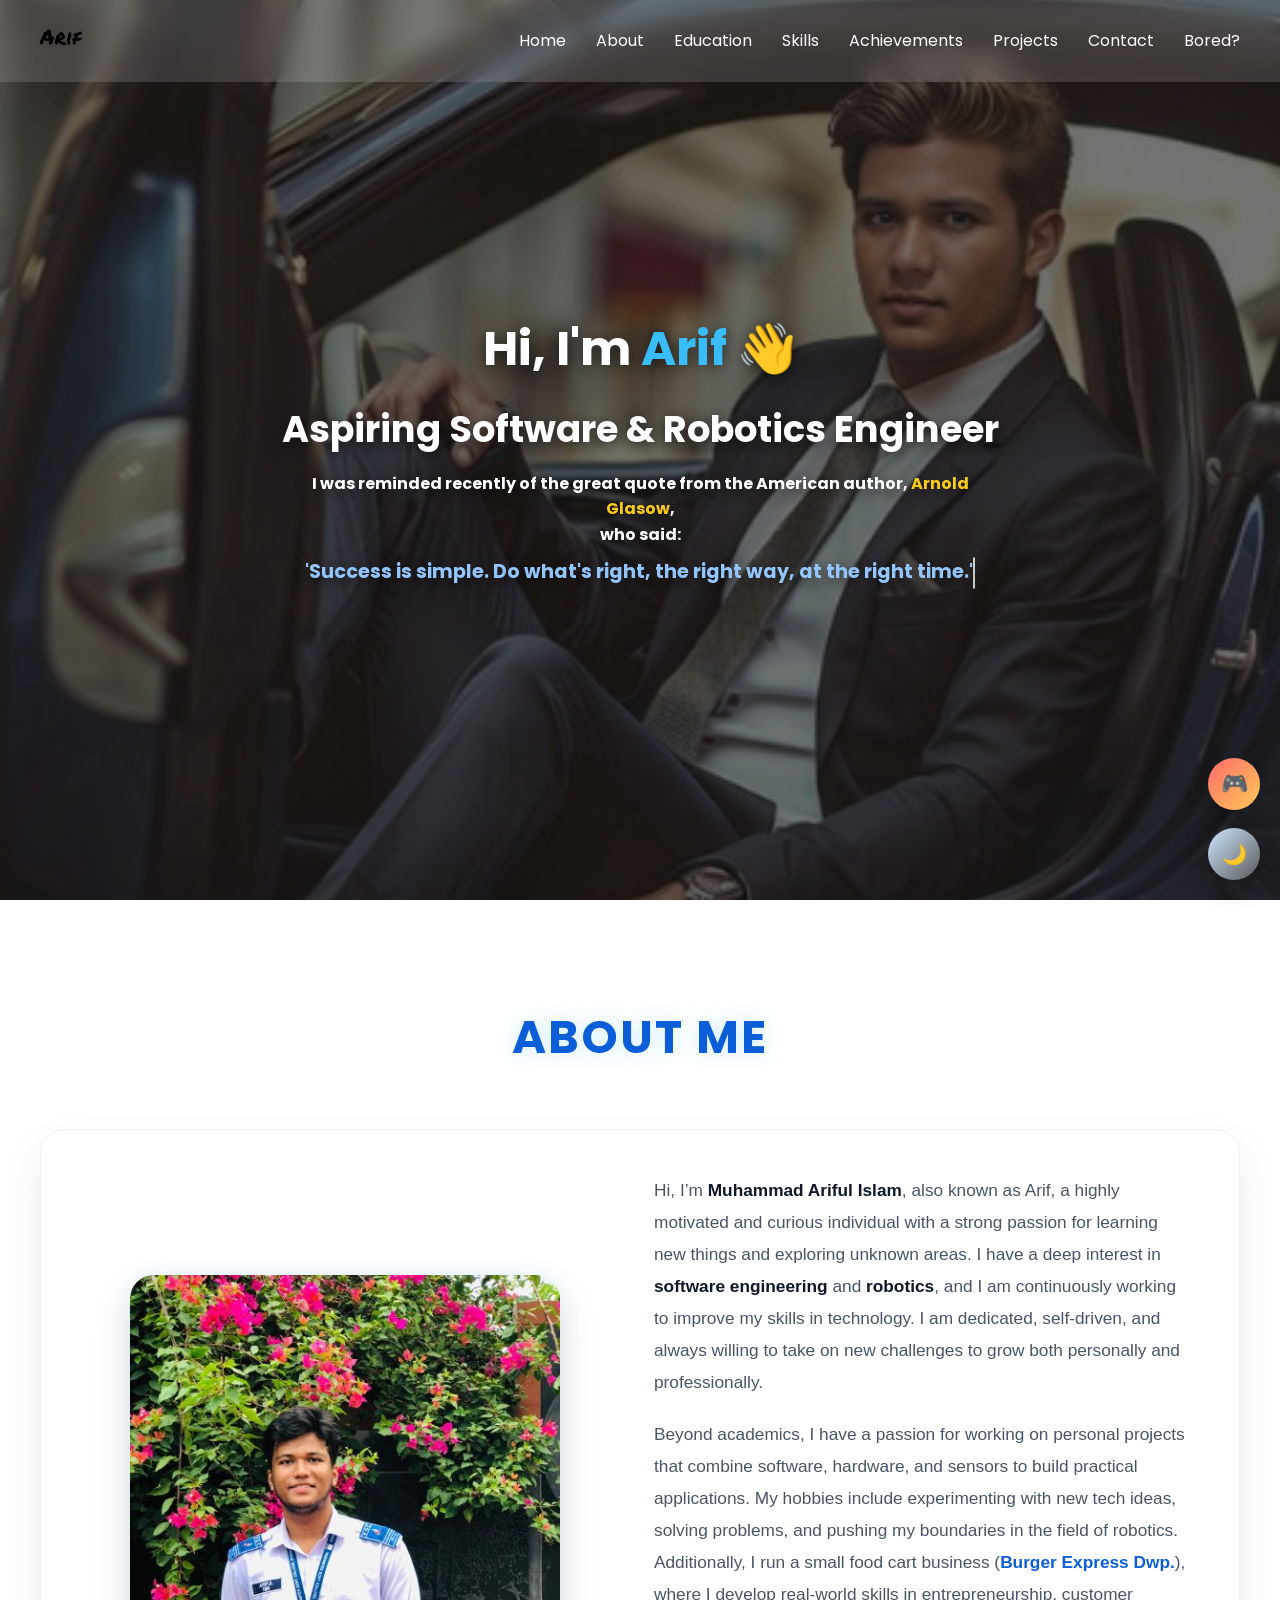
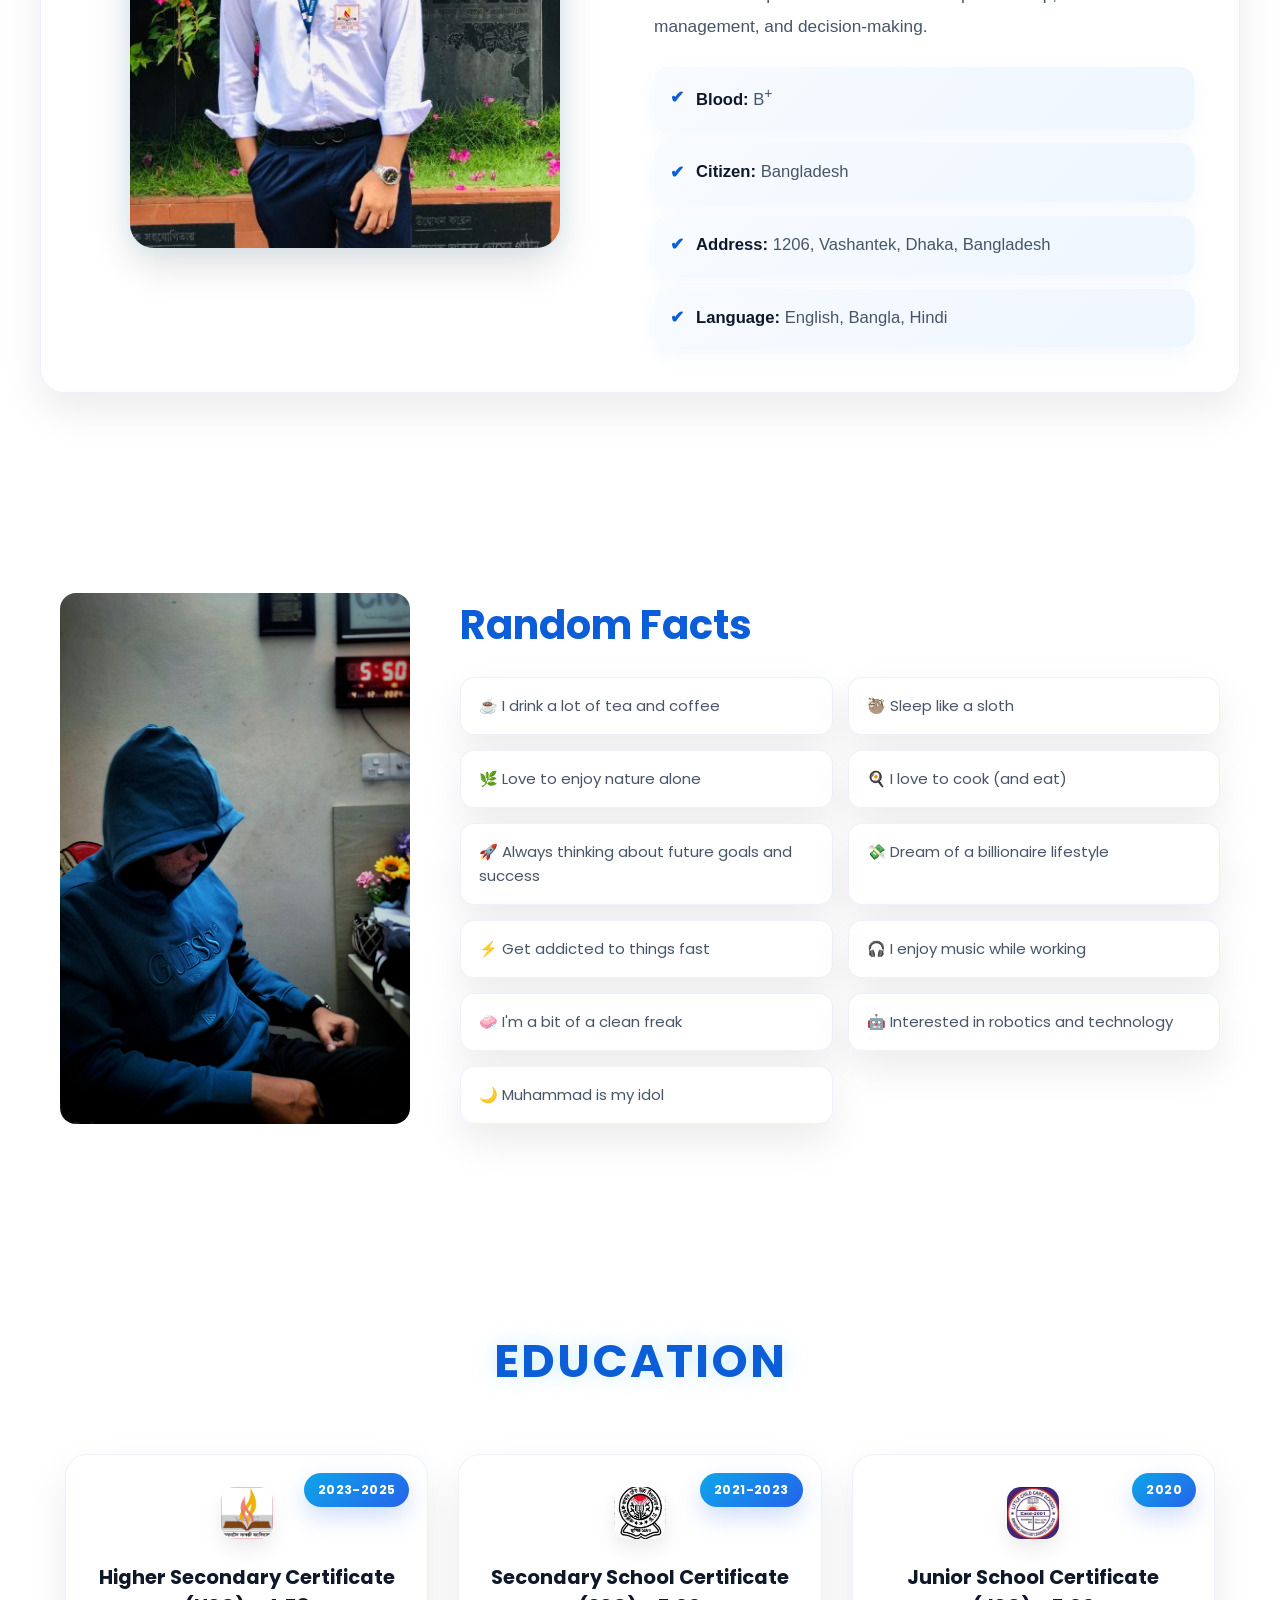
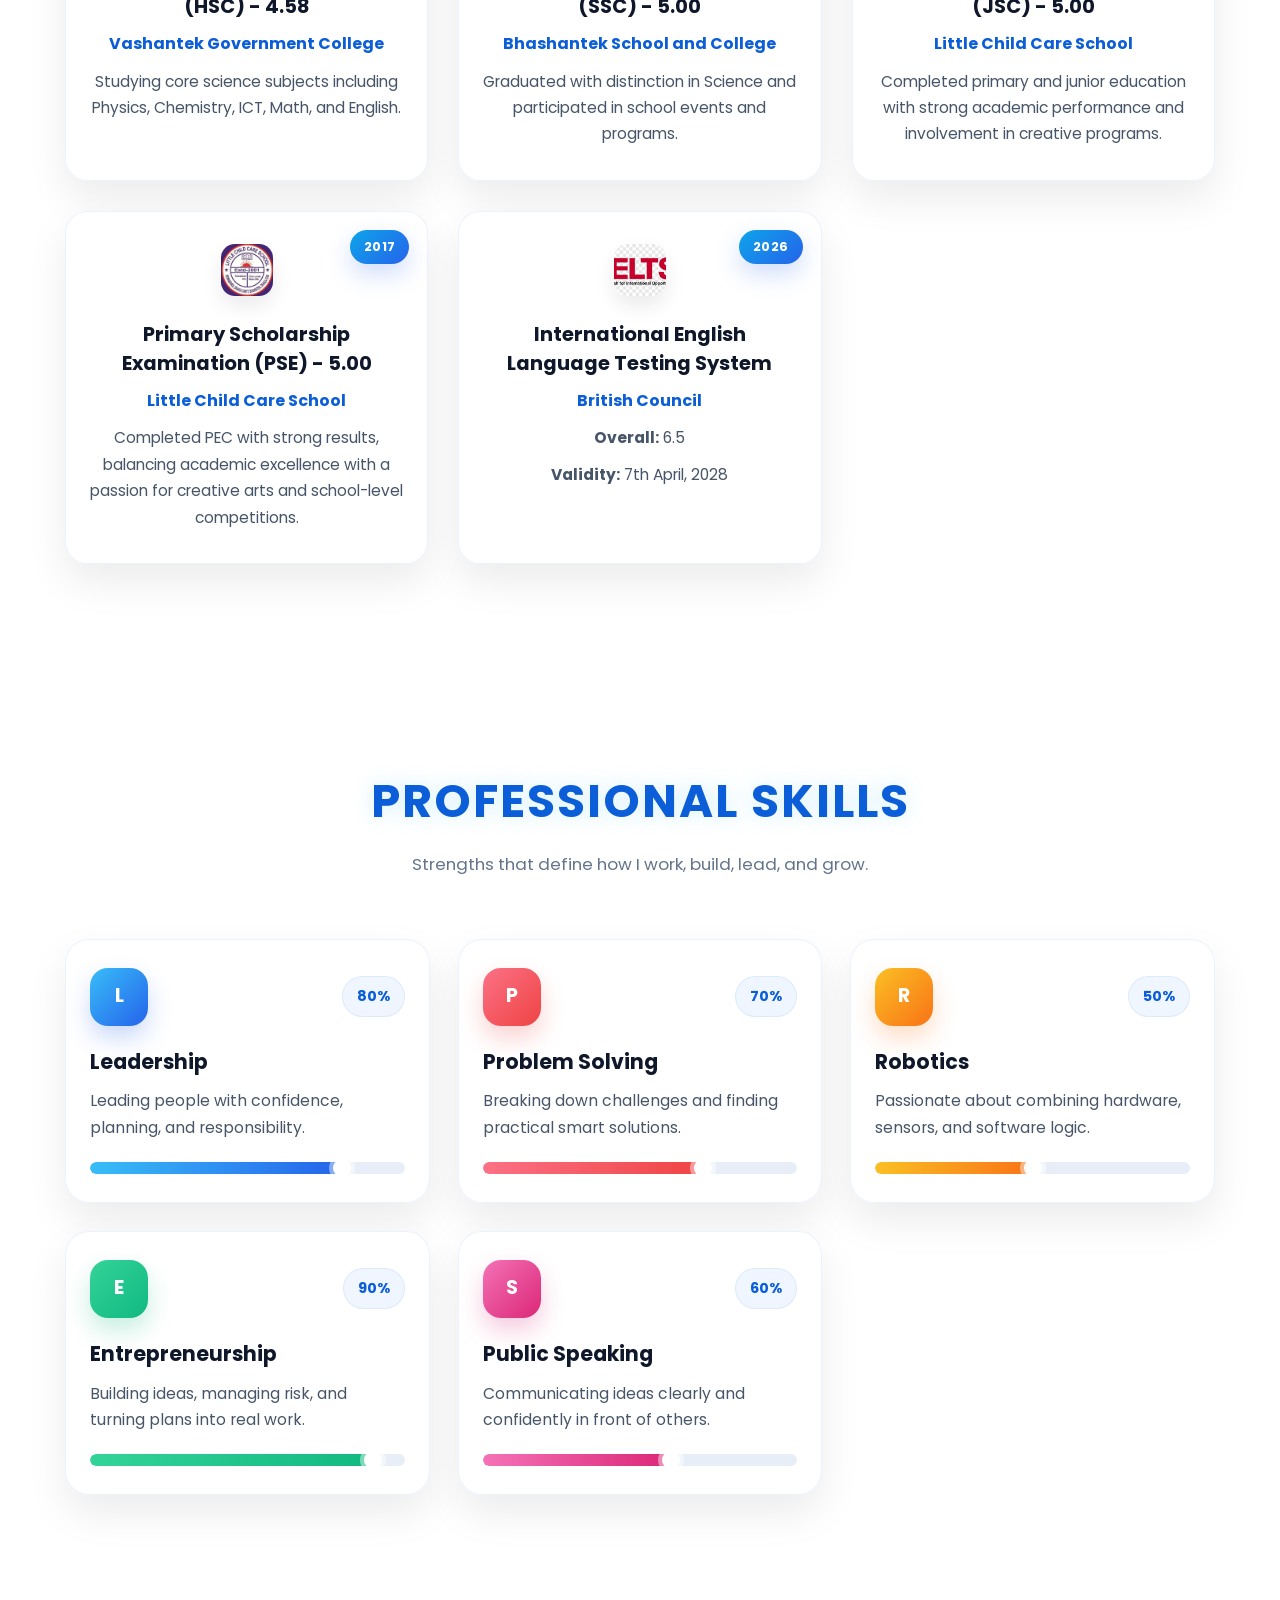
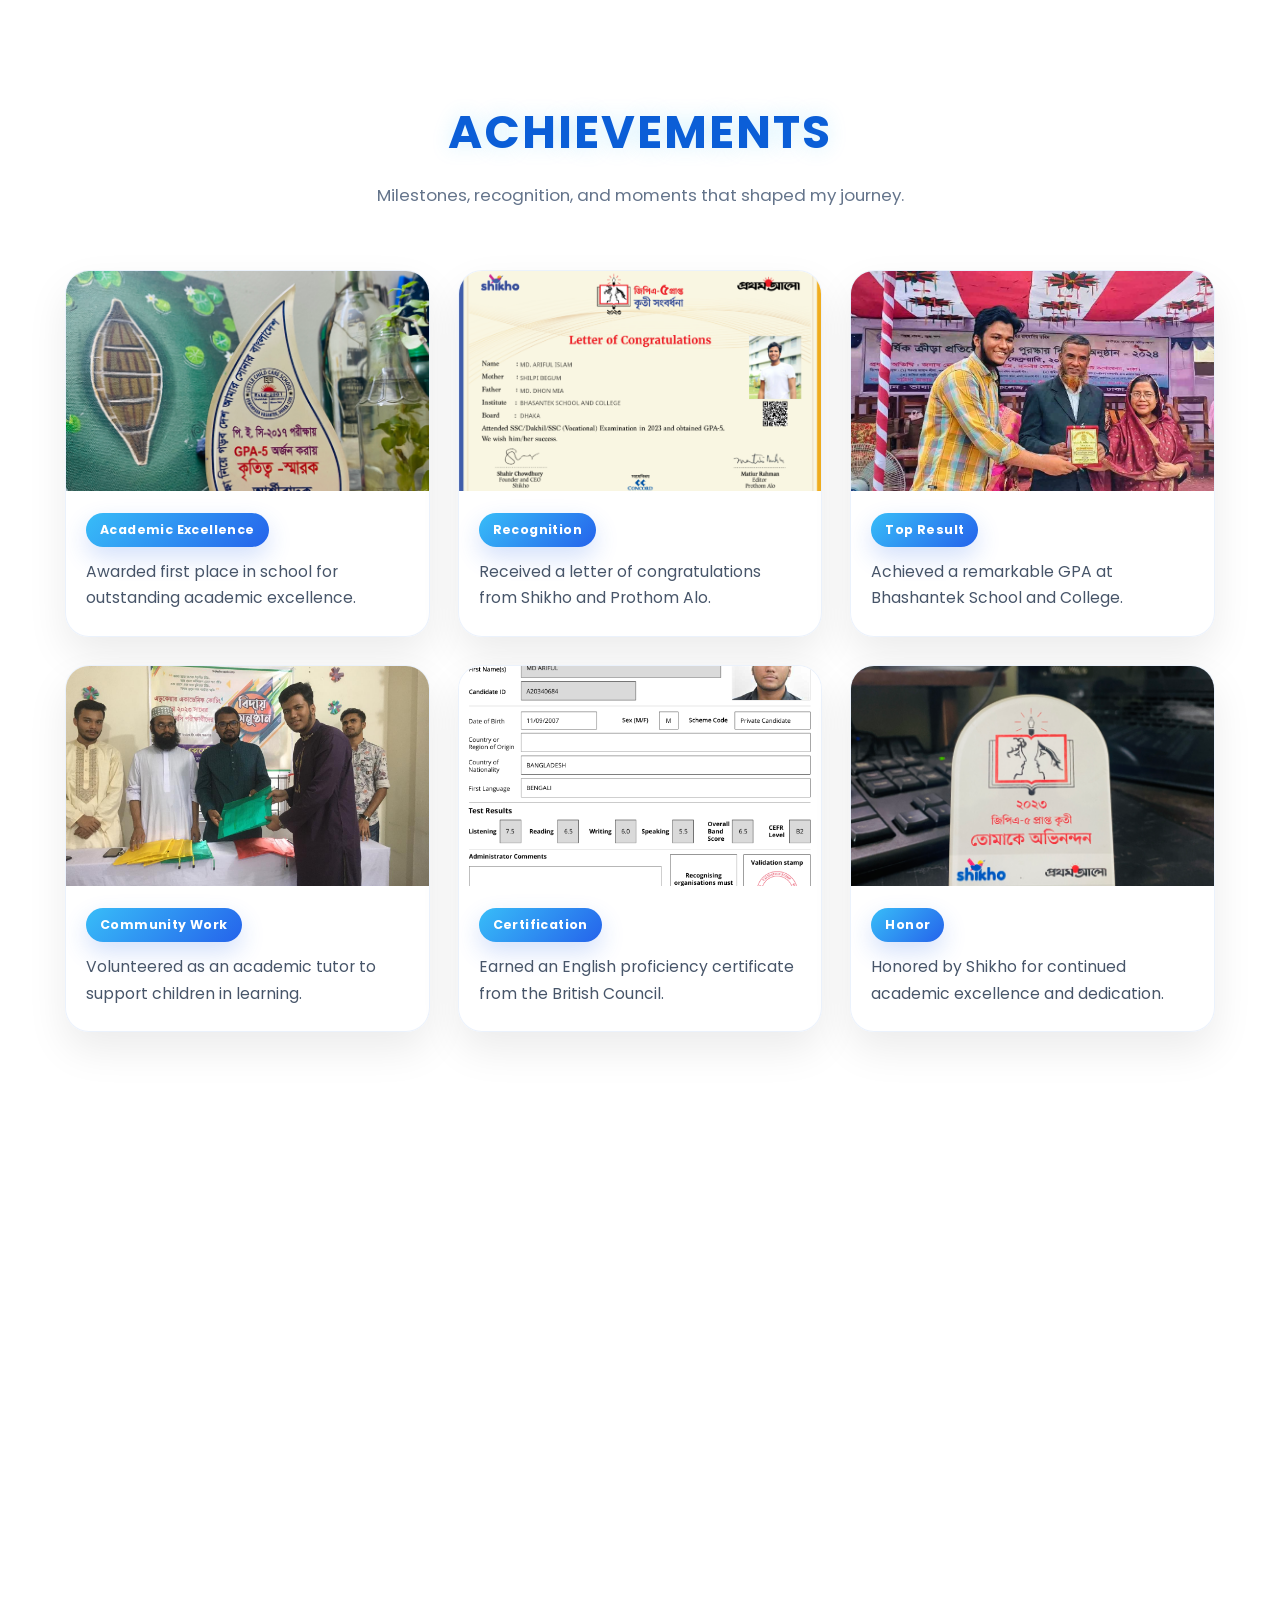
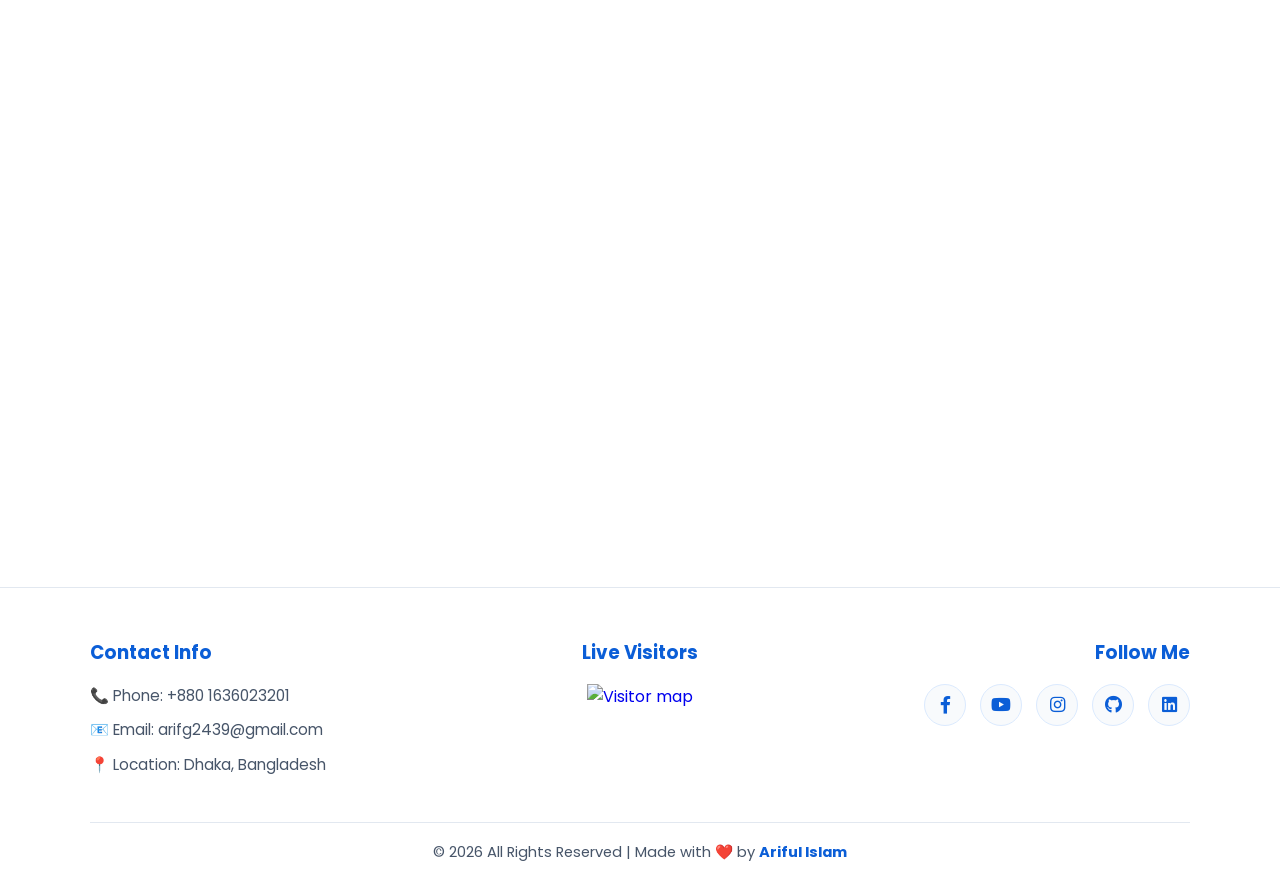
==== commit cb35833f: "Add files via upload" ====
--- a/index.html
+++ b/index.html
@@ -17,6 +17,9 @@
         <link rel="stylesheet" href="projects.css">
         <link rel="stylesheet" href="Awards.css">
         <link rel="stylesheet" href="contact & footer.css">
+        <link rel="stylesheet" href="fun.html">
+        <link rel="icon" href="favicon.ico" type="image/x-icon">
+
 </head>
 
 <body>
@@ -31,9 +34,10 @@
             <li><a href="#about">About</a></li>
             <li><a href="#education">Education</a></li>
             <li><a href="#skills">Skills</a></li>
-            <li><a href="#awards-section">Awards</a></li>
+            <li><a href="#achievements-section">Achievements</a></li>
             <li><a href="#projects">Projects</a></li>
             <li><a href="#contact">Contact</a></li>
+            <li><a href="fun.html">Bored?</a></li>
         </ul>
     </nav>
 </header>
@@ -43,58 +47,139 @@
             <div class="hero-content">
                 <h1 id="hey-text">Hi, I'm<b id="Arif"> Arif</b>  👋</h1>
                 <h2 id="Welcome-text">Aspiring Software & Robotics Engineer</h2>
-                <h4 id="proverb-text"> I was reminded recently of the great quote from the American author,<b id="Arnold-name"> Arnold Glasow</b>, who said: 
+                <h4 id="proverb-text"> I was reminded recently of the great quote from the American author,<b id="Arnold-name"> Arnold Glasow</b>,
+                    <br>who said: 
+                    <br>
+                    
                     <p id="proverb-quote">
-                        <strong>“Success is simple. Do what's right, the right way, at the right time." </strong>
                     </p>
                 </h4>  
             </div>
         </section>
-
-
-<!-- About Section -->
-        <section id="about">
-            <div class="about-header">
-                <h1>About Me</h1>
-            </div>
-            <div class="about-content">
-                <div class="about-image">
-                    <img src="1000017332.jpg" alt="My Photo">
+        <script>
+window.addEventListener("scroll", function () {
+  const navbar = document.querySelector(".navbar");
+  if (window.scrollY > 50) {
+    navbar.classList.add("scrolled");
+  } else {
+    navbar.classList.remove("scrolled");
+  }
+});
+
+const text = "'Success is simple. Do what's right, the right way, at the right time.'";
+const target = document.getElementById("proverb-quote");
+let i = 0;
+
+function typeEffect() {
+  if (i < text.length) {
+    target.innerHTML += text.charAt(i);
+    i++;
+    setTimeout(typeEffect, 40);
+  }
+}
+
+window.addEventListener("load", function () {
+  target.classList.add("typing-active");
+  typeEffect();
+});
+
+</script>
+
+
+<section id="about">
+    <div class="about-header">
+        <h1>About Me</h1>
+    </div>
+
+    <div class="about-content">
+        <div class="about-image">
+            <img src="1000017332.jpg" alt="My Photo">
+        </div>
+
+        <div class="about-text">
+            <p>
+                Hi, I’m <strong>Muhammad Ariful Islam</strong>, also known as Arif, a highly motivated and curious individual with a strong passion for learning new things and exploring unknown areas. I have a deep interest in <strong>software engineering</strong> and <strong>robotics</strong>, and I am continuously working to improve my skills in technology. I am dedicated, self-driven, and always willing to take on new challenges to grow both personally and professionally.
+            </p>
+
+            <p>
+                Beyond academics, I have a passion for working on personal projects that combine software, hardware, and sensors to build practical applications. My hobbies include experimenting with new tech ideas, solving problems, and pushing my boundaries in the field of robotics. Additionally, I run a small food cart business
+                (<a href="https://www.foodpanda.com.bd/restaurant/urnm/burger-express-dwp" target="_blank">Burger Express Dwp.</a>),
+                where I develop real-world skills in entrepreneurship, customer management, and decision-making.
+            </p>
+
+            <ul>
+                <li><strong>Blood:</strong> B<sup>+</sup></li>
+                <li><strong>Citizen:</strong> Bangladesh</li>
+                <li><strong>Address:</strong> 1206, Vashantek, Dhaka, Bangladesh</li>
+                <li><strong>Language:</strong> English, Bangla, Hindi</li>
+            </ul>
+        </div>
+    </div>
+</section>
+
+<script>
+document.addEventListener("DOMContentLoaded", function () {
+    const aboutSection = document.querySelector("#about");
+
+    const observer = new IntersectionObserver((entries) => {
+        entries.forEach((entry) => {
+            if (entry.isIntersecting) {
+                aboutSection.classList.add("show");
+            }
+        });
+    }, {
+        threshold: 0.25
+    });
+
+    if (aboutSection) {
+        observer.observe(aboutSection);
+    }
+});
+</script>
+
+
+            <!-- Random Facts Section -->
+                <div class="random-facts" id="random-facts">
+                    <img src="1000024435-01.jpeg" alt="Arif on screen">
+                    <div class="random-facts-content">
+                        <h2>Random Facts</h2>
+                        <ul>
+                            <li>☕ I drink a lot of tea and coffee</li>
+                            <li>🦥 Sleep like a sloth</li>
+                            <li>🌿 Love to enjoy nature alone</li>
+                            <li>🍳 I love to cook (and eat)</li>
+                            <li>🚀 Always thinking about future goals and success</li>
+                            <li>💸 Dream of a billionaire lifestyle</li>
+                            <li>⚡ Get addicted to things fast</li>
+                            <li>🎧 I enjoy music while working</li>
+                            <li>🧼 I'm a bit of a clean freak</li>
+                            <li>🤖 Interested in robotics and technology</li>
+                            <li>🌙 Muhammad is my idol</li>
+                        </ul>
+                    </div>
                 </div>
-                <div class="about-text">
-                    <p>
-                        Hi, I’m <strong>Muhammad Ariful Islam</strong>, also known as Arif, a highly motivated and curious individual with a strong passion for learning new things and exploring unknown areas. I have a deep interest in<strong> software engineering</strong> and<strong> robotics</strong>, and I am continuously working to improve my skills in technology. I am dedicated, self-driven, and always willing to take on new challenges to grow both personally and professionally.
-                    <p>
-                        Beyond academics, I have a passion for working on personal projects that combine software, hardware, and sensors to build practical applications. My hobbies include experimenting with new tech ideas, solving problems, and pushing my boundaries in the field of robotics. Additionally, I run a small food cart business(<a href="https://www.foodpanda.com.bd/restaurant/urnm/burger-express-dwp" target="_blank">Burger Express Dwp.</a>), where I develop real-world skills in entrepreneurship, customer management, and decision-making.
-                    </p>
-                    <ul>
-                        <li><strong>Blood:</strong> B<sup>+</sup></li>
-                        <li><strong>Citizen:</strong> Bangladesh</li>
-                        <li><strong>Address:</strong> 1206, Vashantek, Dhaka, Bangladesh</li>
-                        <li><strong>Language:</strong> English, Bangla, Hindi</li>
-                        
-                    </ul>                                   
-                </div>
-            </div>
-        </section>
-            <!-- Random Facts Section -->
-            <div class="random-facts">
-                <img src="1000024435-01.jpeg" alt="Arif on screen">
-                <div class="random-facts-content">
-                    <h2>Random Facts</h2>
-                    <ul>
-                       <li>☕ I drink a lot of tea and coffee</li>
-                        <li>🦥 Sleep like a Sloth</li>
-                        <li>🌿 Love to enjoy nature alone</li>
-                        <li>🍳 I love to cook (and eat)</li>
-                        <li>🧼 I'm a bit of a clean freak</li>
-                        <li>💸 Dream of a billionaire lifestyle</li>
-                        <li>⚡ Get addicted to things fast</li>
-                        <li>🌙 Muhammad is my idol</li>
-                    </ul>
-                </div>
-            </div>
-            <!-- Education Section -->
+
+            <script>
+document.addEventListener("DOMContentLoaded", function () {
+    const randomFacts = document.querySelector(".random-facts");
+
+    const observer = new IntersectionObserver((entries) => {
+        entries.forEach((entry) => {
+            if (entry.isIntersecting) {
+                randomFacts.classList.add("show");
+            }
+        });
+    }, {
+        threshold: 0.25
+    });
+
+    if (randomFacts) {
+        observer.observe(randomFacts);
+    }
+});
+</script>
+
+           <!-- Education Section -->
 <section id="education">
     <div class="education-header">
         <h1>Education</h1>
@@ -102,224 +187,433 @@
 
     <div class="education-grid">
         <div class="education-card">
-            <div class="edu-year">2023–2025</div>
-            <img src="Screenshot 2024-12-20 231536.png" width="40" height="40" alt="VGC Icon" style="margin-bottom: 15px;" />
+            <div class="edu-year">2023-2025</div>
+            <img src="Screenshot 2024-12-20 231536.png" alt="VGC Icon">
             <h2>Higher Secondary Certificate (HSC) - 4.58</h2>
             <h3>Vashantek Government College</h3>
             <p>Studying core science subjects including Physics, Chemistry, ICT, Math, and English.</p>
         </div>
 
         <div class="education-card">
-            <div class="edu-year">2021–2023</div>
-            <img src="Screenshot 2024-12-20 231859.png" width="40" height="40" alt="BSC Icon" style="margin-bottom: 15px;" />
+            <div class="edu-year">2021-2023</div>
+            <img src="Screenshot 2024-12-20 231859.png" alt="BSC Icon">
             <h2>Secondary School Certificate (SSC) - 5.00</h2>
             <h3>Bhashantek School and College</h3>
-            <p>Graduated with distinction in Science. Participated in school events and programs</p>
+            <p>Graduated with distinction in Science and participated in school events and programs.</p>
         </div>
 
         <div class="education-card">
             <div class="edu-year">2020</div>
-            <img src="Screenshot 2024-12-20 232710.png" width="40" height="40" alt="LCCS Icon" style="margin-bottom: 15px;" />
+            <img src="Screenshot 2024-12-20 232710.png" alt="LCCS Icon">
             <h2>Junior School Certificate (JSC) - 5.00</h2>
             <h3>Little Child Care School</h3>
             <p>Completed primary and junior education with strong academic performance and involvement in creative programs.</p>
         </div>
+
         <div class="education-card">
             <div class="edu-year">2017</div>
-            <img src="Screenshot 2024-12-20 232710.png" width="40" height="40" alt="LCCS Icon" style="margin-bottom: 15px;" />
+            <img src="Screenshot 2024-12-20 232710.png" alt="LCCS Icon">
             <h2>Primary Scholarship Examination (PSE) - 5.00</h2>
             <h3>Little Child Care School</h3>
-            <p>Completed PEC with strong results,balancing academic excellence with a passion for creative arts and school-level competitions.</p>
-        </div>
+            <p>Completed PEC with strong results, balancing academic excellence with a passion for creative arts and school-level competitions.</p>
+        </div>
+
         <div class="education-card">
             <div class="edu-year">2026</div>
-            <img src="images (1).png" width="40" height="40" alt="LCCS Icon" style="margin-bottom: 15px;" />
-            <h2>Internation English Language Testing System</h2>
+            <img src="images (1).png" alt="British Council Icon">
+            <h2>International English Language Testing System</h2>
             <h3>British Council</h3>
-            <p>Overall         6.5</p>
-            <p>Validity         7th April, 2028</p>
-        </div>
-    </div>
-</section>
+            <p><strong>Overall:</strong> 6.5</p>
+            <p><strong>Validity:</strong> 7th April, 2028</p>
+        </div>
+    </div>
+</section>
+<script>
+document.addEventListener("DOMContentLoaded", function () {
+    const educationSection = document.querySelector("#education");
+
+    const observer = new IntersectionObserver((entries) => {
+        entries.forEach((entry) => {
+            if (entry.isIntersecting) {
+                educationSection.classList.add("show");
+            }
+        });
+    }, {
+        threshold: 0.2
+    });
+
+    if (educationSection) {
+        observer.observe(educationSection);
+    }
+});
+</script>
 
 <!-- Skills Section -->
-<section class="skills-section" id="skills">
-    <h2>Professional Skills</h2>
-    <div class="skills-grid">
-        <div class="skill-card">
+<section id="skills" class="skills-section">
+    <div class="skills-header">
+        <h2>Professional Skills</h2>
+        <p>Strengths that define how I work, build, lead, and grow.</p>
+    </div>
+
+    <div class="skills-wrapper">
+        <div class="skill-box" data-width="80%">
+            <div class="skill-top">
+                <div class="skill-icon">L</div>
+                <div class="skill-badge">80%</div>
+            </div>
             <h3>Leadership</h3>
-            <div class="progress-bar">
-                <div class="progress-fill" style="width: 80%; background: #007bff;"></div>
-            </div>
-            <span class="percent">80%</span>
-        </div>
-
-        <div class="skill-card">
+            <p>Leading people with confidence, planning, and responsibility.</p>
+            <div class="skill-track">
+                <div class="skill-fill blue"></div>
+            </div>
+        </div>
+
+        <div class="skill-box" data-width="70%">
+            <div class="skill-top">
+                <div class="skill-icon">P</div>
+                <div class="skill-badge">70%</div>
+            </div>
             <h3>Problem Solving</h3>
-            <div class="progress-bar">
-                <div class="progress-fill" style="width: 70%; background: #ff6666;"></div>
-            </div>
-            <span class="percent">70%</span>
-        </div>
-
-        <div class="skill-card">
+            <p>Breaking down challenges and finding practical smart solutions.</p>
+            <div class="skill-track">
+                <div class="skill-fill red"></div>
+            </div>
+        </div>
+
+        <div class="skill-box" data-width="50%">
+            <div class="skill-top">
+                <div class="skill-icon">R</div>
+                <div class="skill-badge">50%</div>
+            </div>
             <h3>Robotics</h3>
-            <div class="progress-bar">
-                <div class="progress-fill" style="width: 50%; background: #ffa600;"></div>
-            </div>
-            <span class="percent">50%</span>
-        </div>
-
-        <div class="skill-card">
+            <p>Passionate about combining hardware, sensors, and software logic.</p>
+            <div class="skill-track">
+                <div class="skill-fill orange"></div>
+            </div>
+        </div>
+
+        <div class="skill-box" data-width="90%">
+            <div class="skill-top">
+                <div class="skill-icon">E</div>
+                <div class="skill-badge">90%</div>
+            </div>
             <h3>Entrepreneurship</h3>
-            <div class="progress-bar">
-                <div class="progress-fill" style="width: 90%; background: #33cc99;"></div>
-            </div>
-            <span class="percent">90%</span>
-        </div>
-
-        <div class="skill-card">
+            <p>Building ideas, managing risk, and turning plans into real work.</p>
+            <div class="skill-track">
+                <div class="skill-fill green"></div>
+            </div>
+        </div>
+
+        <div class="skill-box" data-width="60%">
+            <div class="skill-top">
+                <div class="skill-icon">S</div>
+                <div class="skill-badge">60%</div>
+            </div>
             <h3>Public Speaking</h3>
-            <div class="progress-bar">
-                <div class="progress-fill" style="width: 60%; background: #cc3366;"></div>
-            </div>
-            <span class="percent">60%</span>
-        </div>
-    </div>
-</section>
-<section id="awards-section">
-    <h2>🏆Achievements</h2>
-    <div class="award-card">
-            <img src="IMG_2852.JPG.jpeg" alt="">
-            <p>Awarded first place in school for academic excellence</p>
-        </div>
-        <div class="award-card">
-            <img src="Shikho certificate .png" alt="">
-            <p>Received a letter of congratulations from 'Shikho' and 'Prothom Alo'</p>
-        </div>
-
-        <div class="award-card">
-            <img src="IMG_2822.JPG" alt="">
-            <p>Achieved a remarkable GPA at Bhashantek School and College</p>
-        </div>
-
-        <div class="award-card">
-            <img src="IMG-20230428-WA0066.jpg" alt="">
-            <p>Volunteered as an academic tutor for children</p>
-        </div>
-        <div class="award-card">
-            <img src="Screenshot 2026-04-12 071510.png" alt="">
-            <p>English proficiency certificate, British Council</p>
-        </div>
-        <div class="award-card">
-            <img src="IMG_2850.JPG.jpeg" alt="">
-            <p>Honored for academic excellence at Shikho</p>
-        </div>
-    </div>
-</section>
-
+            <p>Communicating ideas clearly and confidently in front of others.</p>
+            <div class="skill-track">
+                <div class="skill-fill pink"></div>
+            </div>
+        </div>
+    </div>
+</section>
+<script>
+document.addEventListener("DOMContentLoaded", function () {
+    const skillsSection = document.querySelector("#skills");
+    const skillBoxes = document.querySelectorAll(".skill-box");
+
+    const observer = new IntersectionObserver((entries) => {
+        entries.forEach((entry) => {
+            if (entry.isIntersecting) {
+                skillsSection.classList.add("show");
+
+                skillBoxes.forEach((box) => {
+                    const fill = box.querySelector(".skill-fill");
+                    const width = box.getAttribute("data-width");
+                    if (fill) {
+                        fill.style.width = width;
+                    }
+                });
+            }
+        });
+    }, {
+        threshold: 0.25
+    });
+
+    if (skillsSection) {
+        observer.observe(skillsSection);
+    }
+});
+</script>
+
+<!-- Achievements Section -->
+<section id="achievements-section">
+    <div class="achievements-header">
+        <h2>Achievements</h2>
+        <p>Milestones, recognition, and moments that shaped my journey.</p>
+    </div>
+
+    <div class="achievements-grid">
+        <div class="achievement-card">
+            <div class="achievement-image">
+                <img src="IMG_2852.JPG.jpeg" alt="Academic excellence award">
+            </div>
+            <div class="achievement-content">
+                <span class="achievement-tag">Academic Excellence</span>
+                <p>Awarded first place in school for outstanding academic excellence.</p>
+            </div>
+        </div>
+
+        <div class="achievement-card">
+            <div class="achievement-image">
+                <img src="Shikho certificate .png" alt="Shikho certificate">
+            </div>
+            <div class="achievement-content">
+                <span class="achievement-tag">Recognition</span>
+                <p>Received a letter of congratulations from Shikho and Prothom Alo.</p>
+            </div>
+        </div>
+
+        <div class="achievement-card">
+            <div class="achievement-image">
+                <img src="IMG_2822.JPG" alt="GPA achievement">
+            </div>
+            <div class="achievement-content">
+                <span class="achievement-tag">Top Result</span>
+                <p>Achieved a remarkable GPA at Bhashantek School and College.</p>
+            </div>
+        </div>
+
+        <div class="achievement-card">
+            <div class="achievement-image">
+                <img src="IMG-20230428-WA0066.jpg" alt="Tutoring activity">
+            </div>
+            <div class="achievement-content">
+                <span class="achievement-tag">Community Work</span>
+                <p>Volunteered as an academic tutor to support children in learning.</p>
+            </div>
+        </div>
+
+        <div class="achievement-card">
+            <div class="achievement-image">
+                <img src="Screenshot 2026-04-12 071510.png" alt="English proficiency certificate">
+            </div>
+            <div class="achievement-content">
+                <span class="achievement-tag">Certification</span>
+                <p>Earned an English proficiency certificate from the British Council.</p>
+            </div>
+        </div>
+
+        <div class="achievement-card">
+            <div class="achievement-image">
+                <img src="IMG_2850.JPG.jpeg" alt="Academic excellence recognition">
+            </div>
+            <div class="achievement-content">
+                <span class="achievement-tag">Honor</span>
+                <p>Honored by Shikho for continued academic excellence and dedication.</p>
+            </div>
+        </div>
+    </div>
+</section>
+<script>
+document.addEventListener("DOMContentLoaded", function () {
+    const achievementsSection = document.querySelector("#achievements-section");
+
+    const observer = new IntersectionObserver((entries) => {
+        entries.forEach((entry) => {
+            if (entry.isIntersecting) {
+                achievementsSection.classList.add("show");
+            }
+        });
+    }, {
+        threshold: 0.2
+    });
+
+    if (achievementsSection) {
+        observer.observe(achievementsSection);
+    }
+});
+</script>
+
+<!-- Projects Section -->
 <section id="projects">
-    <h2 class="section-title">⛏️Projects</h2>
+    <div class="projects-header">
+        <h2 class="section-title">Projects</h2>
+        <p>Selected works that reflect my creativity, problem-solving, and entrepreneurial mindset.</p>
+    </div>
 
     <div class="projects-container">
 
-        <!-- PROJECT 1 -->
         <div class="project-card">
+            <div class="project-top">
+                <span class="project-badge">Web Project</span>
+            </div>
+
             <h3>Personal Portfolio Website</h3>
+
             <p>
-                I designed and developed a personal portfolio website to showcase my academic background, skills, and projects. 
-                Built using HTML, CSS, and AI-assisted tools like ChatGPT.
+                I designed and developed a personal portfolio website to showcase my academic background, skills, and projects. It was built using <strong>HTML, CSS, and JavaScript</strong>, with the help of <strong>artificial intelligence</strong> to make tasks easier, improve workflow efficiency, and support my work in different areas of development.
             </p>
 
             <ul>
-                <li>Structured clean and modern layout</li>
-                <li>Used HTML & CSS for development</li>
-                <li>Integrated AI tools for coding support</li>
-                <li>Focused on user-friendly navigation</li>
+                <li>Structured a clean and modern layout</li>
+                <li>Built with HTML, CSS, and JavaScript</li>
+                <li>Used artificial intelligence to simplify tasks and improve productivity</li>
+                <li>Focused on user-friendly navigation and better presentation</li>
             </ul>
 
             <div class="project-links">
-                <a href="https://tachyonarif.github.io/Arif-s-protfolio/" target="_blank">🔗 Live Website</a>
-            </div>
-        </div>
-
-        <!-- PROJECT 2 -->
+                <a href="https://tachyonarif.github.io/Arif-s-protfolio/" target="_blank">Live Website</a>
+            </div>
+        </div>
+
         <div class="project-card">
-            <h3>Founder – Burger Express DWP</h3>
+            <div class="project-top">
+                <span class="project-badge">Business Project</span>
+            </div>
+
+            <h3>Founder - Burger Express DWP</h3>
+
             <p>
-                I independently started and managed a food cart business, handling operations, customer service, and online orders.
+                I independently founded and managed Burger Express DWP, where I developed strong <strong>entrepreneurship skills</strong> through real-world business operations, customer service, budgeting, branding, and decision-making.
             </p>
 
             <ul>
-                <li>Managed daily operations & food preparation</li>
-                <li>Handled customers and ensured satisfaction</li>
-                <li>Processed Foodpanda orders</li>
-                <li>Managed pricing, budget & income</li>
+                <li>Built hands-on entrepreneurship experience by starting and running my own food business</li>
+                <li>Managed daily operations, food preparation, and service quality</li>
+                <li>Handled customers and improved satisfaction through direct communication</li>
+                <li>Processed online orders through Foodpanda and managed delivery coordination</li>
+                <li>Worked on pricing, budgeting, income tracking, and business planning</li>
+                <li>Strengthened leadership, responsibility, and decision-making in a real business environment</li>
             </ul>
 
             <div class="project-links">
-                <a href="https://www.facebook.com/burger.exs" target="_blank">📘 Facebook</a>
-                <a href="https://www.foodpanda.com.bd/restaurant/urnm/burger-express-dwp" target="_blank">🍔 Foodpanda</a>
-            </div>
-        </div>
-
-    </div>
+                <a href="https://www.facebook.com/burger.exs" target="_blank">Facebook</a>
+                <a href="https://www.foodpanda.com.bd/restaurant/urnm/burger-express-dwp" target="_blank">Foodpanda</a>
+            </div>
+        </div>
+
+    </div>
+</section>
+
+<script>
+document.addEventListener("DOMContentLoaded", function () {
+    const projectsSection = document.querySelector("#projects");
+
+    const observer = new IntersectionObserver((entries) => {
+        entries.forEach((entry) => {
+            if (entry.isIntersecting) {
+                projectsSection.classList.add("show");
+            }
+        });
+    }, {
+        threshold: 0.2
+    });
+
+    if (projectsSection) {
+        observer.observe(projectsSection);
+    }
+});
+</script>
+
 </section>
 <!-- Contact Section -->
-<!-- FOOTER -->
- <section id="contact">
-<footer class="footer">
-  <div class="footer-container">
-
-    <!-- LEFT SIDE -->
-    <div class="footer-left">
-      <h3>Contact Info</h3>
-      <p>📞 Phone: +880 1636023201</p>
-      <p>📧 Email: arifg2439@gmail.com</p>
-      <p>📍 Location: Dhaka, Bangladesh</p>
-    </div>
+<section id="contact">
+    <footer class="footer">
+        <div class="footer-container">
+
+            <!-- LEFT SIDE -->
+            <div class="footer-left">
+                <h3>Contact Info</h3>
+                <p>📞 Phone: +880 1636023201</p>
+                <p>📧 Email: arifg2439@gmail.com</p>
+                <p>📍 Location: Dhaka, Bangladesh</p>
+            </div>
+
+            <!-- CENTER -->
 <section class="visitor-minimal">
     <h2>Live Visitors</h2>
-
-    <a href="https://mapmyvisitors.com/web/1c3u9" target="_blank">
-        <img src="https://mapmyvisitors.com/map.png?d=ukUElTIOWCC-nCSZMEky-Ht7zxIQUq2E6r60ZkQ05Bs&cl=ffffff" />
+    <a href="https://mapmyvisitors.com/web/1c3u9" title="Visit tracker" target="_blank">
+        <img src="https://mapmyvisitors.com/map.png?cl=69b270&w=a&t=tt&d=ukUElTIOWCC-nCSZMEky-Ht7zxIQUq2E6r60ZkQ05Bs&co=ffffff&ct=808080" alt="Visitor map">
     </a>
 </section>
-    <!-- RIGHT SIDE -->
-    <div class="footer-right">
-      <h3>Follow Me</h3>
-
-      <div class="footer-social">
-        <a href="https://www.facebook.com/mai2006.mai" target="_blank">
-          <i class="fab fa-facebook-f"></i>
-        </a>
-
-        <a href="https://www.youtube.com/@mdai2006" target="_blank">
-          <i class="fab fa-youtube"></i>
-        </a>
-
-        <a href="https://www.instagram.com/tachyonarif/" target="_blank">
-          <i class="fab fa-instagram"></i>
-        </a>
-
-        <a href="https://github.com/tachyonarif" target="_blank">
-          <i class="fab fa-github"></i>
-        </a>
-
-        <a href="https://www.linkedin.com/in/yourprofile" target="_blank">
-          <i class="fab fa-linkedin"></i>
-        </a>
-      </div>
-    </div>
-
-  </div>
-
-  <div class="footer-bottom">
-    <p>© 2026 All Rights Reserved | Made with ❤️ by <span>Ariful Islam</span></p>
-  </div>
-</footer>
-</section>
-
+
+
+
+            <!-- RIGHT SIDE -->
+            <div class="footer-right">
+                <h3>Follow Me</h3>
+                <div class="footer-social">
+                    <a href="https://www.facebook.com/mai2006.mai" target="_blank">
+                        <i class="fab fa-facebook-f"></i>
+                    </a>
+
+                    <a href="https://www.youtube.com/@mdai2006" target="_blank">
+                        <i class="fab fa-youtube"></i>
+                    </a>
+
+                    <a href="https://www.instagram.com/tachyonarif/" target="_blank">
+                        <i class="fab fa-instagram"></i>
+                    </a>
+
+                    <a href="https://github.com/tachyonarif" target="_blank">
+                        <i class="fab fa-github"></i>
+                    </a>
+
+                    <a href="https://www.linkedin.com/in/yourprofile" target="_blank">
+                        <i class="fab fa-linkedin"></i>
+                    </a>
+                </div>
+            </div>
+
+        </div>
+
+        <div class="footer-bottom">
+            <p>© 2026 All Rights Reserved | Made with ❤️ by <span>Ariful Islam</span></p>
+        </div>
+    </footer>
+</section>
+<!-- GAME BUTTON -->
+<a href="fun.html" class="game-toggle" title="Play Games">
+    🎮
+</a>
+
+<!-- THEME TOGGLE -->
+<button id="theme-toggle" class="theme-toggle">🌙</button>
+<audio id="theme-sound" preload="auto">
+    <source src="dragon-studio-light-switch-on-382714.mp3" type="audio/mpeg">
+</audio>
+
+
+<script>
+document.addEventListener("DOMContentLoaded", function () {
+    const toggleBtn = document.getElementById("theme-toggle");
+    const body = document.body;
+    const themeSound = document.getElementById("theme-sound");
+
+    if (localStorage.getItem("theme") === "dark") {
+        body.classList.add("dark-theme");
+        toggleBtn.textContent = "☀️";
+    } else {
+        toggleBtn.textContent = "🌙";
+    }
+
+    toggleBtn.addEventListener("click", function () {
+        themeSound.currentTime = 0;
+        themeSound.play();
+
+        body.classList.toggle("dark-theme");
+
+        if (body.classList.contains("dark-theme")) {
+            localStorage.setItem("theme", "dark");
+            toggleBtn.textContent = "☀️";
+        } else {
+            localStorage.setItem("theme", "light");
+            toggleBtn.textContent = "🌙";
+        }
+    });
+});
+</script>
 <!-- JAVASCRIPT -->
 <script>
 const section = document.querySelector('.skills-section');
--- a/front page.css
+++ b/front page.css
@@ -1,245 +1,240 @@
+/* ===== RESET ===== */
 * {
-    margin: 0;
-    padding: 0;
-    box-sizing: border-box;
-}
-
-/* Body Styling */
+  margin: 0;
+  padding: 0;
+  box-sizing: border-box;
+}
+
+/* ===== BODY ===== */
 body {
-    font-family: 'Poppins', sans-serif;
-    line-height: 1.6;
-    color: #333;
-    background: #f4f4f4;
-}
-
-/* Navbar Styling */
+  font-family: 'Poppins', sans-serif;
+  line-height: 1.6;
+  color: #333;
+  background: #f4f4f4;
+}
+
+/* ===== NAVBAR ===== */
 .navbar {
-    display: flex;
-    justify-content: space-between;
-    align-items: center;
-    padding: 18px 40px;
-    background: linear-gradient(90deg, #ffffff, #f0f8ff);
-    box-shadow: 0 6px 15px rgba(0, 0, 0, 0.05);
-    position: sticky;
-    top: 0;
-    z-index: 1000;
-    transition: background 0.3s ease-in-out;
-}
-
-/* Logo Styling */
+  position: fixed;
+  top: 0;
+  left: 0;
+  width: 100%;
+  z-index: 9999;
+  display: flex;
+  justify-content: space-between;
+  align-items: center;
+  padding: 18px 40px;
+  background: rgba(255, 255, 255, 0.15);
+  backdrop-filter: blur(10px);
+  transition: 0.3s ease;
+}
+
+/* 🔥 SCROLL ACTIVE NAVBAR */
+.navbar.scrolled {
+  background: #ffffff;
+  box-shadow: 0 5px 15px rgba(0, 0, 0, 0.1);
+}
+
+/* logo */
 .navbar .logo {
-    font-size: 1.8em;
-    font-weight: 700;
-    color: #1a73e8;
-    letter-spacing: 1px;
-    text-transform: uppercase;
-}
-
-/* Nav Links */
+  font-size: 1.8em;
+  font-weight: 700;
+  color: #ffffff;
+  transition: 0.3s;
+}
+
+/* nav links */
 .nav-links {
-    display: flex;
-    gap: 30px;
-    list-style: none;
-}
-
-.nav-links li {
-    position: relative;
+  display: flex;
+  gap: 30px;
+  list-style: none;
 }
 
 .nav-links a {
-    text-decoration: none;
-    font-size: 1em;
-    font-weight: 500;
-    color: #333;
-    padding: 6px 0;
-    transition: all 0.3s ease-in-out;
-    position: relative;
-}
-
-/* Fancy underline hover effect */
+  position: relative;
+  text-decoration: none;
+  font-size: 1em;
+  color: #ffffff;
+  transition: 0.3s ease;
+  padding-bottom: 5px;
+}
+
+/* underline effect */
 .nav-links a::after {
-    content: '';
-    position: absolute;
-    width: 0%;
-    height: 2px;
-    background: #1a73e8;
-    left: 0;
-    bottom: 0;
-    transition: 0.3s ease-in-out;
+  content: "";
+  position: absolute;
+  left: 0;
+  bottom: 0;
+  width: 0;
+  height: 2px;
+  background: #38bdf8;
+  transition: width 0.35s ease;
+}
+
+/* hover glow + underline */
+.nav-links a:hover {
+  color: #38bdf8;
+  text-shadow: 0 0 8px rgba(56, 189, 248, 0.8);
 }
 
 .nav-links a:hover::after {
-    width: 100%;
-}
-
-.nav-links a:hover {
-    color: #1a73e8;
-}
-
-/* Mobile Responsiveness (Optional) */
-@media (max-width: 768px) {
-    .navbar {
-        flex-direction: column;
-        align-items: flex-start;
-        padding: 15px 20px;
-    }
-
-    .nav-links {
-        flex-direction: column;
-        gap: 15px;
-        margin-top: 10px;
-        width: 100%;
-    }
-
-    .nav-links li {
-        width: 100%;
-    }
-
-    .nav-links a {
-        width: 100%;
-        display: block;
-        padding: 10px 0;
-    }
-}
-.navbar {
-    position: absolute; /* Overlay on top of photo */
-    top: 0;
-    left: 0;
-    width: 100%;
-    z-index: 1000;
-    display: flex;
-    justify-content: space-between;
-    align-items: center;
-    padding: 20px 40px;
-    background: rgba(255, 255, 255, 0.1); /* Transparent background */
-    backdrop-filter: blur(8px); /* Optional: glassmorphism effect */
-    color: #ffffff;
-}
-
-.navbar .logo {
-    font-size: 1.8em;
-    font-weight: bold;
-    color: #ffffff;
-}
-
-.nav-links a {
-    color: #000000;
-}
-
-.nav-links a:hover {
-    color: #e13333;
+  width: 100%;
+}
+
+/* 🔥 AFTER SCROLL TEXT COLOR */
+.navbar.scrolled .logo {
+  color: #0b5ed7;
+}
+
+.navbar.scrolled .nav-links a {
+  color: #333;
+}
+
+.navbar.scrolled .nav-links a:hover {
+  color: #0b5ed7;
+  text-shadow: 0 0 8px rgba(11, 94, 215, 0.5);
+}
+
+.navbar.scrolled .nav-links a::after {
+  background: #0b5ed7;
 }
 
 /* ===== HERO ===== */
 .hero {
-    position: relative;
-    width: 100%;
-    height: 100vh;
-    overflow: hidden;
+  position: relative;
+  width: 100%;
+  height: 100vh;
+  overflow: hidden;
 }
 
 .hero-bg {
-    position: absolute;
-    top: 0;
-    left: 0;
-    width: 100%;
-    height: 100%;
-    object-fit: cover;
-    z-index: 0;
-}
-
-/* ⭐ IMPORTANT FIX: CENTER HERO CONTENT */
+  position: absolute;
+  inset: 0;
+  width: 100%;
+  height: 100%;
+  object-fit: cover;
+}
+
+/* overlay */
+.hero::after {
+  content: "";
+  position: absolute;
+  inset: 0;
+  background: rgba(0, 0, 0, 0.55);
+  z-index: 1;
+}
+
+/* content */
 .hero-content {
-    position: absolute;
-    top: 50%;
-    left: 50%;
-    transform: translate(-50%, -50%);
-
-    z-index: 1;
-    color: #fff;
-    text-align: center;
-
-    display: flex;
-    flex-direction: column;
-    align-items: center;
-    justify-content: center;
-
-    gap: 12px;
-}
-
-/* ===== HERO ANIMATION ===== */
+  position: absolute;
+  top: 50%;
+  left: 50%;
+  transform: translate(-50%, -50%);
+  z-index: 2;
+  color: #fff;
+  text-align: center;
+  display: flex;
+  flex-direction: column;
+  gap: 12px;
+  width: 90%;
+}
+
+/* ===== ANIMATION ===== */
 @keyframes moveUp {
-    0% {
-        opacity: 0;
-        transform: translateY(40px);
-    }
-    100% {
-        opacity: 1;
-        transform: translateY(0);
-    }
-}
-
+  0% {
+    opacity: 0;
+    transform: translateY(40px);
+  }
+  100% {
+    opacity: 1;
+    transform: translateY(0);
+  }
+}
+
+/* TEXT */
 #hey-text {
-    font-size: 3em;
-    font-weight: bold;
-    opacity: 0;
-    animation: moveUp 1.5s ease forwards;
+  font-size: 3em;
+  opacity: 0;
+  animation: moveUp 1.2s ease forwards;
 }
 
 #Welcome-text {
-    font-size: 2.5em;
-    opacity: 0;
-    animation: moveUp 1.5s ease forwards;
-    animation-delay: 0.3s;
+  font-size: 2.3em;
+  opacity: 0;
+  animation: moveUp 1.2s ease forwards;
 }
 
 #proverb-text {
+  font-size: 1em;
+  max-width: 725px;
+  line-height: 1.6;
+  margin: 0 auto;
+  opacity: 0;
+  animation: moveUp 1.2s ease forwards;
+}
+
+/* COLORS */
+#Arif {
+  color: #38bdf8;
+}
+
+#Arnold-name {
+  color: #facc15;
+}
+
+.hero-content h1,
+.hero-content h2,
+.hero-content h4 {
+  color: #fff;
+  text-shadow: 0 3px 15px rgba(0, 0, 0, 0.7);
+}
+
+/* ===== TYPING TEXT ===== */
+#proverb-quote {
+  display: inline-block;
+  margin-top: 10px;
+  font-size: 1.2em;
+  color: #93c5fd;
+  border-right: 2px solid rgba(255, 255, 255, 0.8);
+  white-space: normal;
+  word-break: break-word;
+  min-height: 1.5em;
+}
+
+/* cursor blink only */
+@keyframes blink {
+  50% {
+    border-color: transparent;
+  }
+}
+
+.typing-active {
+  animation: blink 0.8s step-end infinite;
+}
+
+/* ===== MOBILE ===== */
+@media (max-width: 768px) {
+  .navbar {
+    padding: 15px 20px;
+  }
+
+  .nav-links {
+    gap: 18px;
+  }
+
+  #hey-text {
+    font-size: 2.2em;
+  }
+
+  #Welcome-text {
+    font-size: 1.6em;
+  }
+
+  #proverb-text {
+    font-size: 0.95em;
+  }
+
+  #proverb-quote {
     font-size: 1em;
-    opacity: 0;
-    animation: moveUp 1.5s ease forwards;
-    animation-delay: 0.6s;
-}
-#Arnold-name{
-    color: #000000;
-
-}
-#Arif{
-    color: #e13333;
-}
-
-/* ===== TYPING QUOTE (FIXED CLEAN) ===== */
-#proverb-quote {
-    font-size: 1.5em;
-    color: rgb(173, 216, 230);
-
-    display: inline-block;
-
-    white-space: nowrap;
-    overflow: hidden;
-
-    border-right: 2px solid rgba(255,255,255,0.8);
-
-    /* ⭐ IMPORTANT FIX: prevent jump + cut */
-    max-width: 100%;
-    width: 100%;
-
-    animation: typing 4s steps(60, end) 1s forwards,
-               blink 0.8s step-end infinite;
-}
-
-/* ⭐ FIXED typing (no cutoff) */
-@keyframes typing {
-    from {
-        max-width: 0;
-    }
-    to {
-        max-width: 100%;
-    }
-}
-
-/* cursor */
-@keyframes blink {
-    50% {
-        border-color: transparent;
-    }
-}+  }
+}
--- a/about.css
+++ b/about.css
@@ -1,113 +1,263 @@
-/* About Section */
-        #about {
-            padding: 80px 20px;
-            background: rgb(255, 255, 255);
-            text-align: center;
-        }
-
-        /* Header Styling */
-        .about-header {
-            margin-bottom: 50px;
-        }
-
-        .about-header h1 {
-        font-size: 2.6em;
-    margin-bottom: 50px;
+/* ===== ABOUT SECTION ===== */
+#about {
+    padding: 100px 20px;
+    text-align: center;
+    overflow: hidden;
+    position: relative;
+}
+
+/* Header */
+.about-header {
+    margin-bottom: 55px;
+}
+
+.about-header h1 {
+    font-size: 2.9em;
+    margin-bottom: 0;
     color: #0b5ed7;
     letter-spacing: 2px;
-    text-shadow: 0 0 20px rgba(56,189,248,0.3);
-        }
-
-        /* Flex Content */
-        .about-content {
-            display: flex;
-            flex-wrap: wrap;
-            gap: 50px;
-            align-items: center;
-            justify-content: center;
-            max-width: 1200px;
-            margin: 0 auto;
-            padding: 40px;
-            background: #ffffff;
-            border-radius: 20px;
-            box-shadow: 0 12px 30px rgba(0, 0, 0, 0.1);
-            transition: transform 0.3s ease;
-        }
-
-        .about-content:hover {
-            transform: translateY(-5px);
-        }
-
-        /* Image Styling */
-        .about-image img {
-            max-width: 450px;
-            height: auto;
-            border-radius: 20px;
-            box-shadow: 0 10px 25px rgba(0, 0, 0, 0.1);
-            transition: transform 0.3s ease;
-        }
-
-        .about-image img:hover {
-            transform: scale(1.03);
-        }
-
-        /* Text Styling */
-        .about-text {
-            flex: 1;
-            text-align: left;
-            font-family: 'Segoe UI', Tahoma, Geneva, Verdana, sans-serif;
-            color: #444;
-            line-height: 1.9;
-        }
-        .about-text p {
-            font-size: 1.1em;
-            margin-bottom: 20px;
-        }
-
-        .about-text ul {
-            margin-top: 20px;
-            list-style: none;
-            padding: 0;
-        }
-
-        .about-text ul li {
-            font-size: 1.05em;
-            margin-bottom: 12px;
-            position: relative;
-            padding-left: 25px;
-        }
-
-        .about-text ul li::before {
-            content: '✔';
-            position: absolute;
-            left: 0;
-            color: #0b5ed7;
-            font-weight: bold;
-        }
-
-        /* Responsive Adjustments */
-        @media (max-width: 768px) {
-            .about-content {
-                flex-direction: column;
-                padding: 20px;
-            }
-
-            .about-image img {
-                max-width: 100%;
-            }
-
-            .about-header h1 {
-                font-size: 2em;
-            }
-        }
-
-        /* Hover effect */
-        .about-images img:hover {
-            transform: scale(1.05);
-        }
-
-        /* Text */
-        .about-text {
-            max-width: 500px;
-            line-height: 1.6;
-        }+    text-transform: uppercase;
+    text-shadow: 0 0 20px rgba(56, 189, 248, 0.25);
+    transition: all 0.9s ease;
+}
+
+/* Main Card */
+.about-content {
+    display: flex;
+    flex-wrap: wrap;
+    gap: 50px;
+    align-items: center;
+    justify-content: center;
+    max-width: 1200px;
+    margin: 0 auto;
+    padding: 45px;
+    background: rgba(255, 255, 255, 0.88);
+    border: 1px solid rgba(11, 94, 215, 0.08);
+    border-radius: 24px;
+    box-shadow:
+        0 20px 50px rgba(0, 0, 0, 0.08),
+        0 0 0 1px rgba(255, 255, 255, 0.5) inset;
+    backdrop-filter: blur(10px);
+    transition: transform 0.45s ease, box-shadow 0.45s ease;
+    position: relative;
+}
+
+.about-content:hover {
+    transform: translateY(-8px);
+    box-shadow:
+        0 28px 60px rgba(11, 94, 215, 0.12),
+        0 0 0 1px rgba(255, 255, 255, 0.65) inset;
+}
+
+/* Image Area */
+.about-image {
+    flex: 1 1 380px;
+    display: flex;
+    justify-content: center;
+}
+
+.about-image img {
+    width: 100%;
+    max-width: 430px;
+    height: auto;
+    border-radius: 24px;
+    object-fit: cover;
+    box-shadow:
+        0 18px 40px rgba(0, 0, 0, 0.12),
+        0 0 25px rgba(56, 189, 248, 0.12);
+    transition: transform 0.6s ease, filter 1s ease, box-shadow 0.6s ease, opacity 0.8s ease;
+}
+
+.about-image img:hover {
+    transform: scale(1.04);
+    box-shadow:
+        0 25px 50px rgba(11, 94, 215, 0.18),
+        0 0 30px rgba(56, 189, 248, 0.18);
+}
+
+/* Text */
+.about-text {
+    flex: 1 1 450px;
+    max-width: 540px;
+    text-align: left;
+    font-family: 'Segoe UI', Tahoma, Geneva, Verdana, sans-serif;
+    color: #334155;
+    line-height: 1.85;
+}
+
+.about-text p {
+    font-size: 1.08em;
+    margin-bottom: 20px;
+    color: #475569;
+    transition: all 0.8s ease;
+}
+
+.about-text strong {
+    color: #0f172a;
+}
+
+.about-text a {
+    color: #0b5ed7;
+    text-decoration: none;
+    font-weight: 600;
+    transition: color 0.3s ease;
+}
+
+.about-text a:hover {
+    color: #0284c7;
+}
+
+/* Info List */
+.about-text ul {
+    margin-top: 24px;
+    list-style: none;
+    padding: 0;
+    display: grid;
+    gap: 14px;
+}
+
+.about-text ul li {
+    font-size: 1.04em;
+    position: relative;
+    padding: 14px 16px 14px 42px;
+    border-radius: 14px;
+    background: linear-gradient(135deg, #f8fbff, #eef6ff);
+    box-shadow: 0 8px 20px rgba(11, 94, 215, 0.05);
+    transition: transform 0.35s ease, box-shadow 0.35s ease, background 0.35s ease;
+}
+
+.about-text ul li:hover {
+    transform: translateY(-4px);
+    box-shadow: 0 14px 28px rgba(11, 94, 215, 0.10);
+    background: linear-gradient(135deg, #eef7ff, #dff1ff);
+}
+
+.about-text ul li::before {
+    content: '✔';
+    position: absolute;
+    left: 16px;
+    top: 50%;
+    transform: translateY(-50%);
+    color: #0b5ed7;
+    font-weight: bold;
+    font-size: 1em;
+}
+
+/* ===== INITIAL ANIMATION STATE ===== */
+.about-header h1,
+.about-image img,
+.about-text p,
+.about-text ul li {
+    opacity: 0;
+}
+
+/* Heading */
+.about-header h1 {
+    transform: translateY(40px);
+}
+
+/* Image blur to fresh */
+.about-image img {
+    transform: translateX(-50px) scale(0.94);
+    filter: blur(10px) brightness(0.65);
+}
+
+/* Paragraphs */
+.about-text p {
+    transform: translateY(35px);
+}
+
+/* List items */
+.about-text ul li {
+    transform: translateY(30px);
+}
+
+/* ===== ACTIVE STATE ===== */
+#about.show .about-header h1 {
+    opacity: 1;
+    transform: translateY(0);
+}
+
+#about.show .about-image img {
+    opacity: 1;
+    transform: translateX(0) scale(1);
+    filter: blur(0) brightness(1);
+}
+
+#about.show .about-text p {
+    opacity: 1;
+    transform: translateY(0);
+}
+
+#about.show .about-text ul li {
+    opacity: 1;
+    transform: translateY(0);
+}
+
+/* Smooth timing */
+.about-header h1 {
+    transition-delay: 0.1s;
+}
+
+.about-image img {
+    transition-delay: 0.2s;
+}
+
+#about.show .about-text p:nth-of-type(1) {
+    transition-delay: 0.35s;
+}
+
+#about.show .about-text p:nth-of-type(2) {
+    transition-delay: 0.50s;
+}
+
+#about.show .about-text ul li:nth-child(1) {
+    transition-delay: 0.60s;
+}
+
+#about.show .about-text ul li:nth-child(2) {
+    transition-delay: 0.70s;
+}
+
+#about.show .about-text ul li:nth-child(3) {
+    transition-delay: 0.80s;
+}
+
+#about.show .about-text ul li:nth-child(4) {
+    transition-delay: 0.90s;
+}
+
+/* Responsive */
+@media (max-width: 768px) {
+    #about {
+        padding: 80px 16px;
+    }
+
+    .about-content {
+        flex-direction: column;
+        padding: 24px;
+        gap: 30px;
+    }
+
+    .about-header h1 {
+        font-size: 2.1em;
+        letter-spacing: 1px;
+    }
+
+    .about-image img {
+        max-width: 100%;
+    }
+
+    .about-text {
+        text-align: left;
+        max-width: 100%;
+    }
+
+    .about-text p {
+        font-size: 1em;
+    }
+
+    .about-text ul li {
+        font-size: 0.98em;
+    }
+}
--- a/random facts.css
+++ b/random facts.css
@@ -1,15 +1,12 @@
-/* ===== RANDOM FACTS (MODERN CARD STYLE) ===== */
+/* ===== RANDOM FACTS (MODERN CARD STYLE + SCROLL ANIMATION) ===== */
 .random-facts {
     max-width: 1200px;
     margin: 100px auto;
-    padding: 0 20px; /* keep spacing but no box */
-
+    padding: 0 20px;
     display: grid;
     grid-template-columns: 350px 1fr;
     gap: 50px;
-
-    /* ❌ removed background */
-    /* ❌ removed border-radius */
+    align-items: center;
 }
 
 /* IMAGE STYLE */
@@ -18,12 +15,7 @@
     height: 100%;
     object-fit: cover;
     border-radius: 16px;
-
-    transition: 0.4s;
-}
-
-.random-facts img:hover {
-    transform: scale(1.05);
+    transition: transform 0.8s ease, filter 1s ease, opacity 1s ease;
 }
 
 /* TEXT */
@@ -31,6 +23,7 @@
     font-size: 2.5rem;
     margin-bottom: 20px;
     color: #0f172a;
+    transition: all 0.8s ease;
 }
 
 /* LIST */
@@ -39,36 +32,84 @@
     display: grid;
     grid-template-columns: repeat(2, 1fr);
     gap: 15px;
+    padding: 0;
+    margin: 0;
 }
 
 /* CARD ITEMS */
 .random-facts-content ul li {
-    background: #ffffff;
-    padding: 15px;
-    border-radius: 12px;
-
+    background: linear-gradient(135deg, #f8fbff, #eef6ff);
+    padding: 16px 18px;
+    border-radius: 14px;
     font-size: 15px;
     color: #334155;
-
-    transition: 0.3s ease;
     cursor: pointer;
-
-    opacity: 0;
-    transform: translateY(20px);
+    border: 1px solid rgba(11, 94, 215, 0.08);
+    box-shadow: 0 8px 18px rgba(11, 94, 215, 0.05);
+    transition:
+        opacity 0.6s ease,
+        transform 0.6s ease,
+        background 0.35s ease,
+        color 0.35s ease,
+        box-shadow 0.35s ease,
+        border-color 0.35s ease;
 }
 
 /* HOVER EFFECT */
 .random-facts-content ul li:hover {
-    background: #76d6ff;
-    color: #fff;
-    transform: translateY(-5px) scale(1.03);
+    background: linear-gradient(135deg, #38bdf8, #2563eb);
+    color: #ffffff;
+    transform: translateY(-6px) scale(1.04);
+    box-shadow: 0 14px 28px rgba(37, 99, 235, 0.22);
+    border-color: rgba(37, 99, 235, 0.22);
 }
 
-/* ANIMATION ACTIVE */
-.random-facts-content ul li.show {
+/* ===== INITIAL ANIMATION STATE ===== */
+.random-facts img {
+    opacity: 0;
+    transform: translateY(40px) scale(0.96);
+    filter: brightness(0.45);
+}
+
+.random-facts-content h2 {
+    opacity: 0;
+    transform: translateY(35px);
+}
+
+.random-facts-content ul li {
+    opacity: 0;
+    transform: translateY(30px) scale(0.95);
+}
+
+/* ===== ACTIVE / SHOW STATE ===== */
+.random-facts.show img {
+    opacity: 1;
+    transform: translateY(0) scale(1);
+    filter: brightness(1);
+}
+
+.random-facts.show .random-facts-content h2 {
     opacity: 1;
     transform: translateY(0);
 }
+
+.random-facts.show .random-facts-content ul li {
+    opacity: 1;
+    transform: translateY(0) scale(1);
+}
+
+/* STAGGER EFFECT */
+.random-facts.show .random-facts-content ul li:nth-child(1)  { transition-delay: 0.10s; }
+.random-facts.show .random-facts-content ul li:nth-child(2)  { transition-delay: 0.16s; }
+.random-facts.show .random-facts-content ul li:nth-child(3)  { transition-delay: 0.22s; }
+.random-facts.show .random-facts-content ul li:nth-child(4)  { transition-delay: 0.28s; }
+.random-facts.show .random-facts-content ul li:nth-child(5)  { transition-delay: 0.34s; }
+.random-facts.show .random-facts-content ul li:nth-child(6)  { transition-delay: 0.40s; }
+.random-facts.show .random-facts-content ul li:nth-child(7)  { transition-delay: 0.46s; }
+.random-facts.show .random-facts-content ul li:nth-child(8)  { transition-delay: 0.52s; }
+.random-facts.show .random-facts-content ul li:nth-child(9)  { transition-delay: 0.58s; }
+.random-facts.show .random-facts-content ul li:nth-child(10) { transition-delay: 0.64s; }
+.random-facts.show .random-facts-content ul li:nth-child(11) { transition-delay: 0.70s; }
 
 /* MOBILE */
 @media (max-width: 768px) {
@@ -80,4 +121,4 @@
     .random-facts-content ul {
         grid-template-columns: 1fr;
     }
-}+}
--- a/Education.css
+++ b/Education.css
@@ -1,64 +1,58 @@
-/* ===== EDUCATION SECTION (PREMIUM UPGRADED) ===== */
-
+/* ===== EDUCATION SECTION ===== */
 #education {
-    background:rgb(255, 255, 255);
-    padding: 90px 20px;
-    min-height: 100vh;
-
-    display: flex;
-    flex-direction: column;
-    align-items: center;
-
+    padding: 100px 20px;
+    text-align: center;
+    overflow: hidden;
     position: relative;
-    overflow: hidden;
-}
-
-/* HEADER */
+}
+
+/* Header */
+.education-header {
+    margin-bottom: 55px;
+}
+
 .education-header h1 {
-    font-size: 2.6em;
-    margin-bottom: 50px;
+    font-size: 2.9em;
+    margin: 0;
     color: #0b5ed7;
     letter-spacing: 2px;
-    text-shadow: 0 0 20px rgba(56,189,248,0.3);
-}
-
-/* GRID */
+    text-transform: uppercase;
+    text-shadow: 0 0 20px rgba(56, 189, 248, 0.25);
+    transition: all 0.9s ease;
+}
+
+/* Grid */
 .education-grid {
+    width: 100%;
+    max-width: 1150px;
+    margin: 0 auto;
     display: grid;
     grid-template-columns: repeat(auto-fit, minmax(280px, 1fr));
-    gap: 35px;
-
-    width: 100%;
-    max-width: 1100px;
-
-    z-index: 2;
-}
-
-/* CARD */
+    gap: 30px;
+}
+
+/* Card */
 .education-card {
-    background: rgba(255, 255, 255, 0.06);
-    border: 1px solid rgba(255, 255, 255, 0.08);
-    backdrop-filter: blur(12px);
-    -webkit-backdrop-filter: blur(12px);
-
-    border-radius: 18px;
-    padding: 30px 22px;
-
-    box-shadow: 0 20px 50px rgba(0,0,0,0.35);
-
-    transition: 0.4s ease;
     position: relative;
+    padding: 32px 24px;
+    border-radius: 22px;
+    background: rgba(255, 255, 255, 0.92);
+    border: 1px solid rgba(11, 94, 215, 0.08);
+    box-shadow:
+        0 18px 40px rgba(0, 0, 0, 0.08),
+        0 0 0 1px rgba(255, 255, 255, 0.45) inset;
     overflow: hidden;
-}
-
-/* glowing hover border effect */
+    transition: transform 0.45s ease, box-shadow 0.45s ease, border-color 0.45s ease;
+}
+
 .education-card::before {
     content: "";
     position: absolute;
     inset: 0;
-    background: radial-gradient(circle at top left, rgba(56,189,248,0.15), transparent 60%);
+    background: radial-gradient(circle at top left, rgba(56, 189, 248, 0.12), transparent 55%);
     opacity: 0;
-    transition: 0.4s ease;
+    transition: opacity 0.45s ease;
+    pointer-events: none;
 }
 
 .education-card:hover::before {
@@ -67,54 +61,144 @@
 
 .education-card:hover {
     transform: translateY(-10px) scale(1.02);
-    box-shadow: 0 30px 70px rgba(0,0,0,0.5);
-}
-
-/* YEAR TAG */
+    box-shadow:
+        0 28px 55px rgba(11, 94, 215, 0.14),
+        0 0 0 1px rgba(56, 189, 248, 0.12) inset;
+    border-color: rgba(56, 189, 248, 0.22);
+}
+
+/* Year Badge */
 .education-card .edu-year {
     position: absolute;
     top: 18px;
     right: 18px;
-
-    background: linear-gradient(135deg, #38bdf8, #6366f1);
-    color: white;
-
-    font-size: 0.75em;
-    padding: 6px 14px;
+    background: linear-gradient(135deg, #0ea5e9, #2563eb);
+    color: #fff;
+    font-size: 0.78em;
+    font-weight: 700;
+    padding: 7px 14px;
     border-radius: 999px;
-
-    font-weight: bold;
-
-    box-shadow: 0 8px 20px rgba(56,189,248,0.3);
-}
-
-/* ICON */
+    box-shadow: 0 10px 24px rgba(37, 99, 235, 0.22);
+    letter-spacing: 0.4px;
+}
+
+/* Icon */
 .education-card img {
-    margin-bottom: 15px;
-    border-radius: 10px;
-
-    transition: 0.3s ease;
+    width: 52px;
+    height: 52px;
+    object-fit: cover;
+    margin-bottom: 18px;
+    border-radius: 14px;
+    box-shadow: 0 10px 20px rgba(0, 0, 0, 0.08);
+    transition: transform 0.4s ease, filter 0.6s ease, opacity 0.6s ease;
 }
 
 .education-card:hover img {
-    transform: scale(1.1) rotate(3deg);
-}
-
-/* TEXT */
+    transform: scale(1.08) rotate(4deg);
+}
+
+/* Text */
 .education-card h2 {
-    font-size: 1.3em;
-    color: #000000;
+    font-size: 1.22em;
+    color: #0f172a;
     margin-bottom: 10px;
+    line-height: 1.45;
 }
 
 .education-card h3 {
-    font-size: 1.05em;
-    color: #38bdf8;
+    font-size: 1em;
+    color: #0b5ed7;
+    margin-bottom: 12px;
+    font-weight: 700;
+}
+
+.education-card p {
+    color: #475569;
+    font-size: 0.97em;
+    line-height: 1.7;
     margin-bottom: 10px;
 }
 
-.education-card p {
-    color: #a1a1aa;
-    font-size: 0.95em;
-    line-height: 1.6;
-}+.education-card p:last-child {
+    margin-bottom: 0;
+}
+
+/* ===== ANIMATION START STATE ===== */
+.education-header h1 {
+    opacity: 0;
+    transform: translateY(40px);
+}
+
+.education-card {
+    opacity: 0;
+    transform: translateY(50px) scale(0.95);
+}
+
+.education-card img {
+    filter: blur(8px) brightness(0.7);
+    opacity: 0.75;
+}
+
+/* ===== ACTIVE ANIMATION STATE ===== */
+#education.show .education-header h1 {
+    opacity: 1;
+    transform: translateY(0);
+}
+
+#education.show .education-card {
+    opacity: 1;
+    transform: translateY(0) scale(1);
+}
+
+#education.show .education-card img {
+    filter: blur(0) brightness(1);
+    opacity: 1;
+}
+
+/* Stagger animation */
+#education.show .education-card:nth-child(1) {
+    transition-delay: 0.15s;
+}
+
+#education.show .education-card:nth-child(2) {
+    transition-delay: 0.30s;
+}
+
+#education.show .education-card:nth-child(3) {
+    transition-delay: 0.45s;
+}
+
+#education.show .education-card:nth-child(4) {
+    transition-delay: 0.60s;
+}
+
+#education.show .education-card:nth-child(5) {
+    transition-delay: 0.75s;
+}
+
+/* Responsive */
+@media (max-width: 768px) {
+    #education {
+        padding: 80px 16px;
+    }
+
+    .education-header h1 {
+        font-size: 2.1em;
+        letter-spacing: 1px;
+    }
+
+    .education-grid {
+        gap: 20px;
+    }
+
+    .education-card {
+        padding: 26px 18px;
+        text-align: left;
+    }
+
+    .education-card .edu-year {
+        position: static;
+        display: inline-block;
+        margin-bottom: 16px;
+    }
+}
--- a/skill.css
+++ b/skill.css
@@ -1,96 +1,268 @@
-/* ===== SKILLS SECTION (VERTICAL + SCROLL ANIMATION) ===== */
-
+/* ===== SKILLS SECTION - ADVANCED PREMIUM STYLE ===== */
 .skills-section {
-    padding: 80px 20px;
-    background: #ffffff;
+    padding: 100px 20px;
+    position: relative;
+    overflow: hidden;
     text-align: center;
+}
+
+.skills-header {
+    max-width: 700px;
+    margin: 0 auto 60px;
+}
+
+.skills-header h2 {
+    font-size: 2.9em;
+    margin-bottom: 12px;
+    color: #0b5ed7;
+    letter-spacing: 2px;
+    text-transform: uppercase;
+    text-shadow: 0 0 20px rgba(56, 189, 248, 0.22);
+    opacity: 0;
+    transform: translateY(35px);
+    transition: all 0.8s ease;
+}
+
+.skills-header p {
+    font-size: 1.05em;
+    color: #64748b;
+    line-height: 1.7;
+    opacity: 0;
+    transform: translateY(30px);
+    transition: all 0.8s ease;
+}
+
+.skills-wrapper {
+    max-width: 1150px;
+    margin: 0 auto;
+    display: grid;
+    grid-template-columns: repeat(auto-fit, minmax(280px, 1fr));
+    gap: 28px;
+}
+
+/* Skill Card */
+.skill-box {
+    text-align: left;
+    padding: 28px 24px;
+    border-radius: 24px;
+    background: rgba(255, 255, 255, 0.92);
+    border: 1px solid rgba(11, 94, 215, 0.08);
+    box-shadow:
+        0 18px 40px rgba(0, 0, 0, 0.08),
+        0 0 0 1px rgba(255, 255, 255, 0.45) inset;
     position: relative;
     overflow: hidden;
-}
-
-/* glow background */
-.skills-section::before {
+    transition: transform 0.4s ease, box-shadow 0.4s ease;
+    opacity: 0;
+    transform: translateY(45px) scale(0.96);
+}
+
+.skill-box::before {
     content: "";
     position: absolute;
-    width: 500px;
-    height: 500px;
-    background:  rgb(255, 255, 255);
-    top: -150px;
-    left: -150px;
-    filter: blur(50px);
-}
-
-/* title */
-.skills-section h2 {
-    font-size: 2.6em;
-    margin-bottom: 50px;
+    inset: 0;
+    background: radial-gradient(circle at top left, rgba(56, 189, 248, 0.10), transparent 55%);
+    opacity: 0;
+    transition: opacity 0.4s ease;
+    pointer-events: none;
+}
+
+.skill-box:hover::before {
+    opacity: 1;
+}
+
+.skill-box:hover {
+    transform: translateY(-10px);
+    box-shadow:
+        0 28px 60px rgba(11, 94, 215, 0.14),
+        0 0 0 1px rgba(56, 189, 248, 0.10) inset;
+}
+
+/* Top */
+.skill-top {
+    display: flex;
+    align-items: center;
+    justify-content: space-between;
+    margin-bottom: 20px;
+}
+
+.skill-icon {
+    width: 58px;
+    height: 58px;
+    border-radius: 18px;
+    display: flex;
+    align-items: center;
+    justify-content: center;
+    color: #fff;
+    font-size: 1.2em;
+    font-weight: 700;
+}
+
+.skill-badge {
+    padding: 8px 14px;
+    border-radius: 999px;
+    background: #eff6ff;
     color: #0b5ed7;
-    letter-spacing: 2px;
-    text-shadow: 0 0 20px rgba(56,189,248,0.3);
-}
-
-/* grid */
-.skills-grid {
-    display: grid;
-    grid-template-columns: repeat(auto-fit, minmax(140px, 1fr));
-    gap: 25px;
-    max-width: 1000px;
-    margin: auto;
-}
-
-/* card */
-.skill-card {
-    background: rgba(255,255,255,0.05);
-    border: 1px solid rgba(255,255,255,0.08);
-    backdrop-filter: blur(12px);
-    border-radius: 18px;
-    padding: 25px 15px;
-    box-shadow: 0 20px 40px rgba(0,0,0,0.4);
-    transition: 0.3s ease;
-    display: flex;
-    flex-direction: column;
-    align-items: center;
-}
-
-.skill-card:hover {
-    transform: translateY(-10px);
-}
-
-/* title */
-.skill-card h3 {
-    color: #000000;
-    margin-bottom: 15px;
-    font-size: 1em;
-}
-
-/* ===== VERTICAL BAR ===== */
-
-.progress-bar {
-    width: 35px;
-    height: 170px;
-    background: rgba(0, 0, 0, 0.08);
-    border-radius: 20px;
-    display: flex;
-    align-items: flex-end;
+    font-weight: 700;
+    font-size: 0.9em;
+    border: 1px solid rgba(11, 94, 215, 0.08);
+}
+
+/* Text */
+.skill-box h3 {
+    font-size: 1.28em;
+    color: #0f172a;
+    margin-bottom: 10px;
+}
+
+.skill-box p {
+    color: #64748b;
+    font-size: 0.98em;
+    line-height: 1.7;
+    margin-bottom: 20px;
+}
+
+/* Progress */
+.skill-track {
+    width: 100%;
+    height: 12px;
+    background: #e8eef7;
+    border-radius: 999px;
     overflow: hidden;
-    margin-bottom: 12px;
-}
-
-/* IMPORTANT: convert width -> height visually */
-.progress-fill {
-    width: 100% !important;
-    height: 0;
-    border-radius: 20px;
-    transition: height 1.5s ease;
-}
-
-/* when active (scroll triggered) */
-.skills-section.active .progress-fill {
-    height: attr(style width); /* fallback ignored but keeps structure */
-}
-
-/* percentage */
-.percent {
-    color: #a1a1aa;
-    font-size: 0.9em;
-}+    position: relative;
+}
+
+.skill-fill {
+    width: 0;
+    height: 100%;
+    border-radius: 999px;
+    transition: width 1.4s ease;
+    position: relative;
+}
+
+.skill-fill::after {
+    content: "";
+    position: absolute;
+    right: 0;
+    top: 50%;
+    width: 18px;
+    height: 18px;
+    border-radius: 50%;
+    transform: translate(50%, -50%);
+    background: #fff;
+    box-shadow: 0 0 0 4px rgba(255, 255, 255, 0.45);
+}
+
+/* Progress Colors */
+.skill-fill.blue {
+    background: linear-gradient(90deg, #38bdf8, #2563eb);
+}
+
+.skill-fill.red {
+    background: linear-gradient(90deg, #fb7185, #ef4444);
+}
+
+.skill-fill.orange {
+    background: linear-gradient(90deg, #fbbf24, #f97316);
+}
+
+.skill-fill.green {
+    background: linear-gradient(90deg, #34d399, #10b981);
+}
+
+.skill-fill.pink {
+    background: linear-gradient(90deg, #f472b6, #db2777);
+}
+
+/* Matching Icon Colors */
+.skill-box:nth-child(1) .skill-icon {
+    background: linear-gradient(135deg, #38bdf8, #2563eb);
+    box-shadow: 0 12px 24px rgba(37, 99, 235, 0.24);
+}
+
+.skill-box:nth-child(2) .skill-icon {
+    background: linear-gradient(135deg, #fb7185, #ef4444);
+    box-shadow: 0 12px 24px rgba(239, 68, 68, 0.24);
+}
+
+.skill-box:nth-child(3) .skill-icon {
+    background: linear-gradient(135deg, #fbbf24, #f97316);
+    box-shadow: 0 12px 24px rgba(249, 115, 22, 0.24);
+}
+
+.skill-box:nth-child(4) .skill-icon {
+    background: linear-gradient(135deg, #34d399, #10b981);
+    box-shadow: 0 12px 24px rgba(16, 185, 129, 0.24);
+}
+
+.skill-box:nth-child(5) .skill-icon {
+    background: linear-gradient(135deg, #f472b6, #db2777);
+    box-shadow: 0 12px 24px rgba(219, 39, 119, 0.24);
+}
+
+/* Active animation */
+.skills-section.show .skills-header h2 {
+    opacity: 1;
+    transform: translateY(0);
+}
+
+.skills-section.show .skills-header p {
+    opacity: 1;
+    transform: translateY(0);
+    transition-delay: 0.15s;
+}
+
+.skills-section.show .skill-box {
+    opacity: 1;
+    transform: translateY(0) scale(1);
+}
+
+.skills-section.show .skill-box:nth-child(1) {
+    transition-delay: 0.15s;
+}
+
+.skills-section.show .skill-box:nth-child(2) {
+    transition-delay: 0.28s;
+}
+
+.skills-section.show .skill-box:nth-child(3) {
+    transition-delay: 0.41s;
+}
+
+.skills-section.show .skill-box:nth-child(4) {
+    transition-delay: 0.54s;
+}
+
+.skills-section.show .skill-box:nth-child(5) {
+    transition-delay: 0.67s;
+}
+
+/* Responsive */
+@media (max-width: 768px) {
+    .skills-section {
+        padding: 80px 16px;
+    }
+
+    .skills-header h2 {
+        font-size: 2.1em;
+        letter-spacing: 1px;
+    }
+
+    .skills-header p {
+        font-size: 0.98em;
+    }
+
+    .skill-box {
+        padding: 24px 18px;
+    }
+
+    .skill-icon {
+        width: 52px;
+        height: 52px;
+        font-size: 1.05em;
+    }
+
+    .skill-box h3 {
+        font-size: 1.15em;
+    }
+}
--- a/projects.css
+++ b/projects.css
@@ -1,94 +1,223 @@
-/* ===== PROJECT SECTION (NEW STYLE) ===== */
-
+/* ===== PROJECTS SECTION ===== */
 #projects {
     padding: 100px 20px;
-    background: #ffffff;
-}
-
-/* Title */
+    overflow: hidden;
+    position: relative;
+}
+
+.projects-header {
+    max-width: 760px;
+    margin: 0 auto 60px;
+    text-align: center;
+}
+
 .section-title {
-    font-size: 2.6em;
-     text-align: center;
-    margin-bottom: 50px;
+    font-size: 2.9em;
+    margin-bottom: 12px;
     color: #0b5ed7;
     letter-spacing: 2px;
-    text-shadow: 0 0 20px rgba(56,189,248,0.3);
+    text-transform: uppercase;
+    text-shadow: 0 0 20px rgba(56, 189, 248, 0.22);
+    opacity: 0;
+    transform: translateY(35px);
+    transition: all 0.8s ease;
+}
+
+.projects-header p {
+    font-size: 1.05em;
+    color: #64748b;
+    line-height: 1.7;
+    opacity: 0;
+    transform: translateY(30px);
+    transition: all 0.8s ease;
 }
 
 /* Container */
 .projects-container {
     max-width: 1100px;
-    margin: auto;
-    display: flex;
-    flex-direction: column;
+    margin: 0 auto;
+    display: grid;
+    grid-template-columns: repeat(auto-fit, minmax(320px, 1fr));
     gap: 30px;
 }
 
 /* Card */
 .project-card {
-    background: #111827;
-    padding: 30px 40px;
-    border-radius: 15px;
-
-    border-left: 5px solid #22d3ee; /* 🔥 accent line */
-
-    transition: 0.3s;
-    position: relative;
-}
-
-/* Hover */
+    background: rgba(255, 255, 255, 0.94);
+    border-radius: 24px;
+    padding: 30px 28px;
+    border: 1px solid rgba(11, 94, 215, 0.08);
+    box-shadow:
+        0 18px 40px rgba(0, 0, 0, 0.08),
+        0 0 0 1px rgba(255, 255, 255, 0.45) inset;
+    position: relative;
+    overflow: hidden;
+    transition: transform 0.45s ease, box-shadow 0.45s ease;
+    opacity: 0;
+    transform: translateY(45px) scale(0.97);
+}
+
+.project-card::before {
+    content: "";
+    position: absolute;
+    inset: 0;
+    background: radial-gradient(circle at top left, rgba(56, 189, 248, 0.10), transparent 55%);
+    opacity: 0;
+    transition: opacity 0.4s ease;
+    pointer-events: none;
+}
+
+.project-card:hover::before {
+    opacity: 1;
+}
+
 .project-card:hover {
-    transform: translateX(10px);
-    border-left: 5px solid #7c3aed;
-    background: #1f2937;
+    transform: translateY(-10px) scale(1.02);
+    box-shadow:
+        0 28px 60px rgba(11, 94, 215, 0.14),
+        0 0 0 1px rgba(56, 189, 248, 0.10) inset;
+}
+
+/* Top Badge */
+.project-top {
+    margin-bottom: 18px;
+}
+
+.project-badge {
+    display: inline-block;
+    padding: 8px 14px;
+    border-radius: 999px;
+    background: linear-gradient(135deg, #38bdf8, #2563eb);
+    color: #fff;
+    font-size: 0.78em;
+    font-weight: 700;
+    letter-spacing: 0.4px;
+    box-shadow: 0 10px 24px rgba(37, 99, 235, 0.20);
 }
 
 /* Title */
 .project-card h3 {
-    font-size: 1.5rem;
-    margin-bottom: 10px;
-    color: #ffffff;
+    font-size: 1.4em;
+    margin-bottom: 14px;
+    color: #0f172a;
+    line-height: 1.4;
 }
 
 /* Description */
 .project-card p {
-    color: #9ca3af;
-    margin-bottom: 15px;
-    line-height: 1.6;
+    color: #475569;
+    margin-bottom: 18px;
+    line-height: 1.75;
+    font-size: 0.98em;
 }
 
 /* List */
 .project-card ul {
-    margin-bottom: 20px;
-    padding-left: 20px;
+    list-style: none;
+    padding: 0;
+    margin: 0 0 22px;
+    display: grid;
+    gap: 10px;
 }
 
 .project-card ul li {
-    color: #d1d5db;
-    margin-bottom: 6px;
+    color: #334155;
+    font-size: 0.96em;
+    line-height: 1.6;
+    padding-left: 22px;
+    position: relative;
+}
+
+.project-card ul li::before {
+    content: "•";
+    position: absolute;
+    left: 0;
+    top: 0;
+    color: #0b5ed7;
+    font-size: 1.2em;
+    line-height: 1;
 }
 
 /* Links */
+.project-links {
+    display: flex;
+    flex-wrap: wrap;
+    gap: 14px;
+}
+
 .project-links a {
-    margin-right: 15px;
     text-decoration: none;
-    color: #22d3ee;
-    font-weight: 500;
-    position: relative;
-}
-
-/* Underline animation */
+    color: #0b5ed7;
+    font-weight: 700;
+    font-size: 0.95em;
+    position: relative;
+    transition: color 0.3s ease;
+}
+
 .project-links a::after {
     content: "";
     position: absolute;
-    width: 0%;
+    width: 0;
     height: 2px;
     left: 0;
-    bottom: -3px;
-    background: #22d3ee;
-    transition: 0.3s;
+    bottom: -4px;
+    background: #0ea5e9;
+    transition: width 0.3s ease;
+}
+
+.project-links a:hover {
+    color: #0284c7;
 }
 
 .project-links a:hover::after {
     width: 100%;
-}+}
+
+/* Scroll Animation */
+#projects.show .section-title {
+    opacity: 1;
+    transform: translateY(0);
+}
+
+#projects.show .projects-header p {
+    opacity: 1;
+    transform: translateY(0);
+    transition-delay: 0.15s;
+}
+
+#projects.show .project-card {
+    opacity: 1;
+    transform: translateY(0) scale(1);
+}
+
+#projects.show .project-card:nth-child(1) {
+    transition-delay: 0.18s;
+}
+
+#projects.show .project-card:nth-child(2) {
+    transition-delay: 0.35s;
+}
+
+/* Responsive */
+@media (max-width: 768px) {
+    #projects {
+        padding: 80px 16px;
+    }
+
+    .section-title {
+        font-size: 2.1em;
+        letter-spacing: 1px;
+    }
+
+    .projects-header p {
+        font-size: 0.98em;
+    }
+
+    .project-card {
+        padding: 24px 18px;
+    }
+
+    .project-card h3 {
+        font-size: 1.2em;
+    }
+}
--- a/Awards.css
+++ b/Awards.css
@@ -1,82 +1,197 @@
-/* ===== BODY ===== */
-body {
-    font-family: Arial, sans-serif;
-    margin: 0;
-    padding: 0;
-    background: #ffffff;
-    color: #222;
+/* ===== ACHIEVEMENTS SECTION ===== */
+#achievements-section {
+    padding: 100px 20px;
+    text-align: center;
+    overflow: hidden;
+    position: relative;
 }
 
-/* ===== AWARDS SECTION ===== */
-#awards-section {
-    padding: 80px 20px;
-    text-align: center;
-    background: #ffffff;
+.achievements-header {
+    max-width: 700px;
+    margin: 0 auto 60px;
 }
 
-/* TITLE */
-#awards-section h2 {
-    grid-column: 1 / -1;   /* এটা সব grid এর উপরে হেডার বসাবে */
-    text-align: center;
-    font-size: 2.2rem;
-    margin-bottom: 40px;
+.achievements-header h2 {
+    font-size: 2.9em;
+    margin-bottom: 12px;
     color: #0b5ed7;
-    font-weight: bold;
+    letter-spacing: 2px;
+    text-transform: uppercase;
+    text-shadow: 0 0 20px rgba(56, 189, 248, 0.22);
+    opacity: 0;
+    transform: translateY(35px);
+    transition: all 0.8s ease;
 }
-/* GRID (IMPORTANT FIX) */
-#awards-section {
+
+.achievements-header p {
+    font-size: 1.05em;
+    color: #64748b;
+    line-height: 1.7;
+    opacity: 0;
+    transform: translateY(30px);
+    transition: all 0.8s ease;
+}
+
+/* GRID */
+.achievements-grid {
+    max-width: 1150px;
+    margin: 0 auto;
     display: grid;
-    grid-template-columns: repeat(auto-fit, minmax(220px, 1fr));
-    gap: 25px;
-    max-width: 1100px;
-    margin: 0 auto;
+    grid-template-columns: repeat(auto-fit, minmax(280px, 1fr));
+    gap: 28px;
 }
 
 /* CARD */
-.award-card {
-    background: #fff;
-    border-radius: 12px;
+.achievement-card {
+    background: rgba(255, 255, 255, 0.94);
+    border-radius: 24px;
     overflow: hidden;
-    box-shadow: 0 6px 18px rgba(0,0,0,0.08);
-    transition: 0.3s ease;
+    border: 1px solid rgba(11, 94, 215, 0.08);
+    box-shadow:
+        0 18px 40px rgba(0, 0, 0, 0.08),
+        0 0 0 1px rgba(255, 255, 255, 0.45) inset;
+    transition: transform 0.45s ease, box-shadow 0.45s ease;
+    position: relative;
+    opacity: 0;
+    transform: translateY(45px) scale(0.96);
+}
+
+.achievement-card::before {
+    content: "";
+    position: absolute;
+    inset: 0;
+    background: radial-gradient(circle at top left, rgba(56, 189, 248, 0.10), transparent 55%);
+    opacity: 0;
+    transition: opacity 0.4s ease;
+    pointer-events: none;
+    z-index: 1;
+}
+
+.achievement-card:hover::before {
+    opacity: 1;
+}
+
+.achievement-card:hover {
+    transform: translateY(-10px) scale(1.02);
+    box-shadow:
+        0 28px 60px rgba(11, 94, 215, 0.14),
+        0 0 0 1px rgba(56, 189, 248, 0.10) inset;
 }
 
 /* IMAGE */
-.award-card img {
+.achievement-image {
+    height: 220px;
+    overflow: hidden;
+    position: relative;
+}
+
+.achievement-image img {
     width: 100%;
-    height: 180px;
+    height: 100%;
     object-fit: cover;
     display: block;
+    transition: transform 0.7s ease, filter 0.9s ease;
+    filter: brightness(0.75) blur(5px);
 }
 
-/* TEXT */
-.award-card p {
-    padding: 12px;
-    font-size: 14px;
-    color: #444;
+/* CONTENT */
+.achievement-content {
+    padding: 22px 20px 24px;
+    text-align: left;
+    position: relative;
+    z-index: 2;
 }
 
-/* HOVER (simple clean) */
-.award-card:hover {
-    transform: translateY(-5px);
-    box-shadow: 0 10px 25px rgba(0,0,0,0.15);
+.achievement-tag {
+    display: inline-block;
+    margin-bottom: 12px;
+    padding: 7px 14px;
+    border-radius: 999px;
+    background: linear-gradient(135deg, #38bdf8, #2563eb);
+    color: #fff;
+    font-size: 0.78em;
+    font-weight: 700;
+    letter-spacing: 0.4px;
+    box-shadow: 0 10px 24px rgba(37, 99, 235, 0.20);
 }
 
-/* ===== CONTACT SECTION ===== */
-.contact-section {
-    text-align: center;
-    padding: 50px 20px;
-    background: #f8f9fa;
+.achievement-content p {
+    margin: 0;
+    font-size: 0.98em;
+    color: #475569;
+    line-height: 1.7;
 }
 
-.contact-section h1 {
-    font-size: 2.2em;
-    color: #0b5ed7;
-    font-weight: bold;
+/* ACTIVE STATE */
+#achievements-section.show .achievements-header h2 {
+    opacity: 1;
+    transform: translateY(0);
 }
 
-.contact-section p {
-    font-size: 16px;
-    margin-bottom: 20px;
-    color: #444;
-}+#achievements-section.show .achievements-header p {
+    opacity: 1;
+    transform: translateY(0);
+    transition-delay: 0.15s;
+}
+
+#achievements-section.show .achievement-card {
+    opacity: 1;
+    transform: translateY(0) scale(1);
+}
+
+#achievements-section.show .achievement-card .achievement-image img {
+    filter: brightness(1) blur(0);
+}
+
+.achievement-card:hover .achievement-image img {
+    transform: scale(1.08);
+}
+
+/* STAGGER */
+#achievements-section.show .achievement-card:nth-child(1) {
+    transition-delay: 0.15s;
+}
+
+#achievements-section.show .achievement-card:nth-child(2) {
+    transition-delay: 0.28s;
+}
+
+#achievements-section.show .achievement-card:nth-child(3) {
+    transition-delay: 0.41s;
+}
+
+#achievements-section.show .achievement-card:nth-child(4) {
+    transition-delay: 0.54s;
+}
+
+#achievements-section.show .achievement-card:nth-child(5) {
+    transition-delay: 0.67s;
+}
+
+#achievements-section.show .achievement-card:nth-child(6) {
+    transition-delay: 0.80s;
+}
+
+/* RESPONSIVE */
+@media (max-width: 768px) {
+    #achievements-section {
+        padding: 80px 16px;
+    }
+
+    .achievements-header h2 {
+        font-size: 2.1em;
+        letter-spacing: 1px;
+    }
+
+    .achievements-header p {
+        font-size: 0.98em;
+    }
+
+    .achievement-image {
+        height: 200px;
+    }
+
+    .achievement-content {
+        padding: 18px 16px 20px;
+    }
+}
--- a/contact & footer.css
+++ b/contact & footer.css
@@ -1,173 +1,307 @@
-/* FOOTER */
+/* ===== FOOTER ===== */
 .footer {
-  background: #020617;
-  color: #cbd5e1;
-  padding: 50px 20px 20px;
+    background: #ffffff;
+    color: #1e293b;
+    padding: 50px 20px 20px;
+    font-family: 'Poppins', sans-serif;
+    border-top: 1px solid #e2e8f0;
 }
 
 /* CONTAINER */
 .footer-container {
-  max-width: 1000px;
-  margin: auto;
-  display: flex;
-  justify-content: space-between;
-  flex-wrap: wrap;
-  gap: 40px;
+    max-width: 1100px;
+    margin: 0 auto;
+    display: flex;
+    justify-content: space-between;
+    align-items: flex-start;
+    gap: 30px;
+    flex-wrap: wrap;
+}
+
+/* SAME 3-COLUMN STRUCTURE */
+.footer-left,
+.visitor-minimal,
+.footer-right {
+    flex: 1;
+    min-width: 260px;
 }
 
 /* LEFT SIDE */
 .footer-left h3,
-.footer-right h3 {
-  color: #38bdf8;
-  margin-bottom: 15px;
+.footer-right h3,
+.visitor-minimal h2 {
+    color: #0b5ed7;
+    margin-bottom: 16px;
+    font-size: 1.15rem;
+    font-weight: 700;
 }
 
 .footer-left p {
-  font-size: 14px;
-  margin: 6px 0;
-}
-
-/* SOCIAL ICONS */
+    margin: 10px 0;
+    font-size: 0.96rem;
+    color: #475569;
+    line-height: 1.6;
+}
+
+/* CENTER VISITOR */
+.visitor-minimal {
+    text-align: center;
+}
+
+.visitor-minimal a {
+    display: inline-block;
+}
+
+.visitor-minimal img {
+    max-width: 100%;
+    width: auto;
+    height: auto;
+    display: inline-block;
+    transition: transform 0.3s ease;
+    image-rendering: auto;
+}
+
+.visitor-minimal img:hover {
+    transform: scale(1.03);
+}
+
+/* RIGHT SIDE */
+.footer-right {
+    text-align: right;
+}
+
 .footer-social {
-  display: flex;
-  gap: 15px;
-  font-size: 22px;
+    display: flex;
+    justify-content: flex-end;
+    gap: 14px;
+    flex-wrap: wrap;
 }
 
 .footer-social a {
-  color: #cbd5e1;
-  transition: 0.3s ease;
+    width: 42px;
+    height: 42px;
+    border-radius: 50%;
+    background: #f8fafc;
+    color: #0b5ed7;
+    display: flex;
+    align-items: center;
+    justify-content: center;
+    text-decoration: none;
+    font-size: 1.1rem;
+    border: 1px solid #dbeafe;
+    transition: all 0.3s ease;
 }
 
 .footer-social a:hover {
-  color: #38bdf8;
-  transform: translateY(-5px) scale(1.2);
+    background: #0b5ed7;
+    color: #ffffff;
+    transform: translateY(-4px) scale(1.05);
+    box-shadow: 0 10px 20px rgba(11, 94, 215, 0.18);
 }
 
 /* BOTTOM */
 .footer-bottom {
-  text-align: center;
-  margin-top: 40px;
-  border-top: 1px solid rgba(255,255,255,0.08);
-  padding-top: 15px;
-  font-size: 13px;
+    max-width: 1100px;
+    margin: 35px auto 0;
+    border-top: 1px solid #e2e8f0;
+    padding-top: 18px;
+    text-align: center;
+}
+
+.footer-bottom p {
+    margin: 0;
+    font-size: 0.92rem;
+    color: #475569;
 }
 
 .footer-bottom span {
-  color: #38bdf8;
-  font-weight: bold;
-}
-
-/* Main Footer Styling */
-.footer {
-  background-color: #000814; /* Match your deep dark theme */
-  color: #ffffff;
-  padding: 50px 20px 20px;
-  font-family: 'Poppins', sans-serif; /* Professional look */
-}
-
-/* Flex Container for the 3 Sections */
-.footer-container {
-  display: flex;
-  justify-content: space-between;
-  align-items: flex-start;
-  max-width: 1200px;
-  margin: 0 auto;
-  gap: 30px;
-}
-
-/* Base style for all columns */
-.footer-left, 
-.visitor-minimal, 
-.footer-right {
-  flex: 1; /* Makes all columns equal width */
-}
-
-/* Center Section: Live Visitors */
-.visitor-minimal {
-  text-align: center;
-}
-
+    color: #0b5ed7;
+    font-weight: 700;
+}
+
+/* RESPONSIVE */
+@media (max-width: 768px) {
+    .footer-container {
+        flex-direction: column;
+        text-align: center;
+        align-items: center;
+    }
+
+    .footer-left,
+    .visitor-minimal,
+    .footer-right {
+        text-align: center;
+    }
+
+    .footer-social {
+        justify-content: center;
+    }
+
+    .visitor-minimal img {
+        max-width: 100%;
+        width: auto;
+    }
+}
+:root {
+    --bg: #ffffff;
+    --section-bg: #ffffff;
+    --card-bg: rgba(255, 255, 255, 0.92);
+    --text: #0f172a;
+    --text-soft: #475569;
+    --accent: #0b5ed7;
+    --border: rgba(11, 94, 215, 0.08);
+    --shadow: 0 18px 40px rgba(0, 0, 0, 0.08);
+}
+
+body.dark-theme {
+    --bg: #0f172a;
+    --section-bg: #0f172a;
+    --card-bg: #1e293b;
+    --text: #f8fafc;
+    --text-soft: #cbd5e1;
+    --accent: #38bdf8;
+    --border: rgba(255, 255, 255, 0.08);
+    --shadow: 0 18px 40px rgba(0, 0, 0, 0.35);
+}
+
+/* MAIN */
+body {
+    background: var(--bg);
+    color: var(--text);
+    transition: background 0.4s ease, color 0.4s ease;
+}
+
+/* SECTIONS */
+#about,
+#education,
+#projects,
+#achievements-section,
+.skills-section,
+#contact,
+.footer,
+.random-facts {
+    background: var(--section-bg);
+    color: var(--text);
+    transition: background 0.4s ease, color 0.4s ease;
+}
+
+/* HEADINGS */
+.about-header h1,
+.education-header h1,
+.section-title,
+.achievements-header h2,
+.skills-header h2,
+.random-facts-content h2,
+.footer-left h3,
+.footer-right h3,
 .visitor-minimal h2 {
-  font-size: 1.2rem;
-  margin-bottom: 15px;
-  color: #00d4ff; /* Accent color for the title */
-}
-
-.visitor-minimal img {
-  max-width: 100%;
-  height: auto;
-  border-radius: 10px;
-  transition: transform 0.3s ease;
-}
-
-.visitor-minimal img:hover {
-  transform: scale(1.05); /* Subtle zoom on hover */
-}
-
-/* Left Section: Contact Info */
-.footer-left h3 {
-  color: #00d4ff;
-  margin-bottom: 15px;
-}
-
-.footer-left p {
-  margin: 10px 0;
-  font-size: 0.95rem;
-  color: #ccd6f6;
-}
-
-/* Right Section: Follow Me */
-.footer-right {
-  text-align: right;
-}
-
-.footer-right h3 {
-  color: #00d4ff;
-  margin-bottom: 15px;
-}
-
-.footer-social {
-  display: flex;
-  justify-content: flex-end;
-  gap: 15px;
-}
-
-.footer-social a {
-  color: #ffffff;
-  font-size: 1.5rem;
-  transition: color 0.3s ease;
-}
-
-.footer-social a:hover {
-  color: #00d4ff; /* Changes color when you hover */
-}
-
-/* Bottom Bar */
-.footer-bottom {
-  margin-top: 40px;
-  padding-top: 20px;
-  border-top: 1px solid #112240;
-  text-align: center;
-  font-size: 0.9rem;
-  color: #8892b0;
-}
-
-.footer-bottom span {
-  color: #00d4ff;
-  font-weight: bold;
-}
-
-/* Responsive: Stack columns on mobile */
-@media (max-width: 768px) {
-  .footer-container {
-    flex-direction: column;
-    text-align: center;
-  }
-
-  .footer-right, 
-  .footer-social {
-    text-align: center;
+    color: var(--accent);
+}
+
+/* PARAGRAPHS / NORMAL TEXT */
+.about-text,
+.about-text p,
+.education-card p,
+.project-card p,
+.achievement-content p,
+.skill-box p,
+.footer-left p,
+.footer-bottom p,
+.project-card ul li,
+.random-facts-content ul li {
+    color: var(--text-soft);
+}
+
+/* CARDS */
+.about-content,
+.education-card,
+.project-card,
+.achievement-card,
+.skill-box,
+.random-facts-content ul li {
+    background: var(--card-bg);
+    border: 1px solid var(--border);
+    box-shadow: var(--shadow);
+    transition: background 0.4s ease, color 0.4s ease, border 0.4s ease;
+}
+
+/* RANDOM FACTS LIST DARK FIX */
+body.dark-theme .random-facts-content ul li {
+    background: #1e293b;
+    color: #e2e8f0;
+}
+
+body.dark-theme .random-facts-content ul li:hover {
+    background: linear-gradient(135deg, #38bdf8, #2563eb);
+    color: #ffffff;
+}
+
+/* FOOTER DARK FIX */
+body.dark-theme .footer {
+    border-top: 1px solid rgba(255, 255, 255, 0.08);
+}
+
+body.dark-theme .footer-bottom {
+    border-top: 1px solid rgba(255, 255, 255, 0.08);
+}
+
+body.dark-theme .footer-social a {
+    background: #1e293b;
+    color: #38bdf8;
+    border: 1px solid rgba(255, 255, 255, 0.08);
+}
+
+/* TOGGLE BUTTON */
+.theme-toggle {
+    position: fixed;
+    right: 20px;
+    bottom: 20px;
+    width: 52px;
+    height: 52px;
+    border: none;
+    border-radius: 50%;
+    color: #ffffff;
+    background: linear-gradient(135deg, #cfe6ff, #595959);
+    font-size: 20px;
+    cursor: pointer;
+    z-index: 9999;
+    box-shadow: 0 10px 25px rgba(0, 0, 0, 0.2);
+    transition: transform 0.3s ease, background 0.3s ease;
+}
+
+.theme-toggle:hover {
+    transform: scale(1.08);
+}
+/* GAME BUTTON (above theme button) */
+.game-toggle {
+    position: fixed;
+    right: 20px;
+    bottom: 90px; /* theme button-এর উপরে থাকবে */
+    width: 52px;
+    height: 52px;
+
+    display: flex;
+    align-items: center;
     justify-content: center;
-  }
+
+    border-radius: 50%;
+    background: linear-gradient(135deg, #ff6b6b, #feca57);
+    color: #fff;
+    font-size: 22px;
+    text-decoration: none;
+
+    z-index: 9999;
+    box-shadow: 0 10px 25px rgba(0, 0, 0, 0.2);
+    transition: transform 0.3s ease, background 0.3s ease;
+}
+
+.game-toggle:hover {
+    transform: scale(1.1) rotate(10deg);
+}
+
+/* your existing theme button stays below */
+.theme-toggle {
+    position: fixed;
+    right: 20px;
+    bottom: 20px;
 }
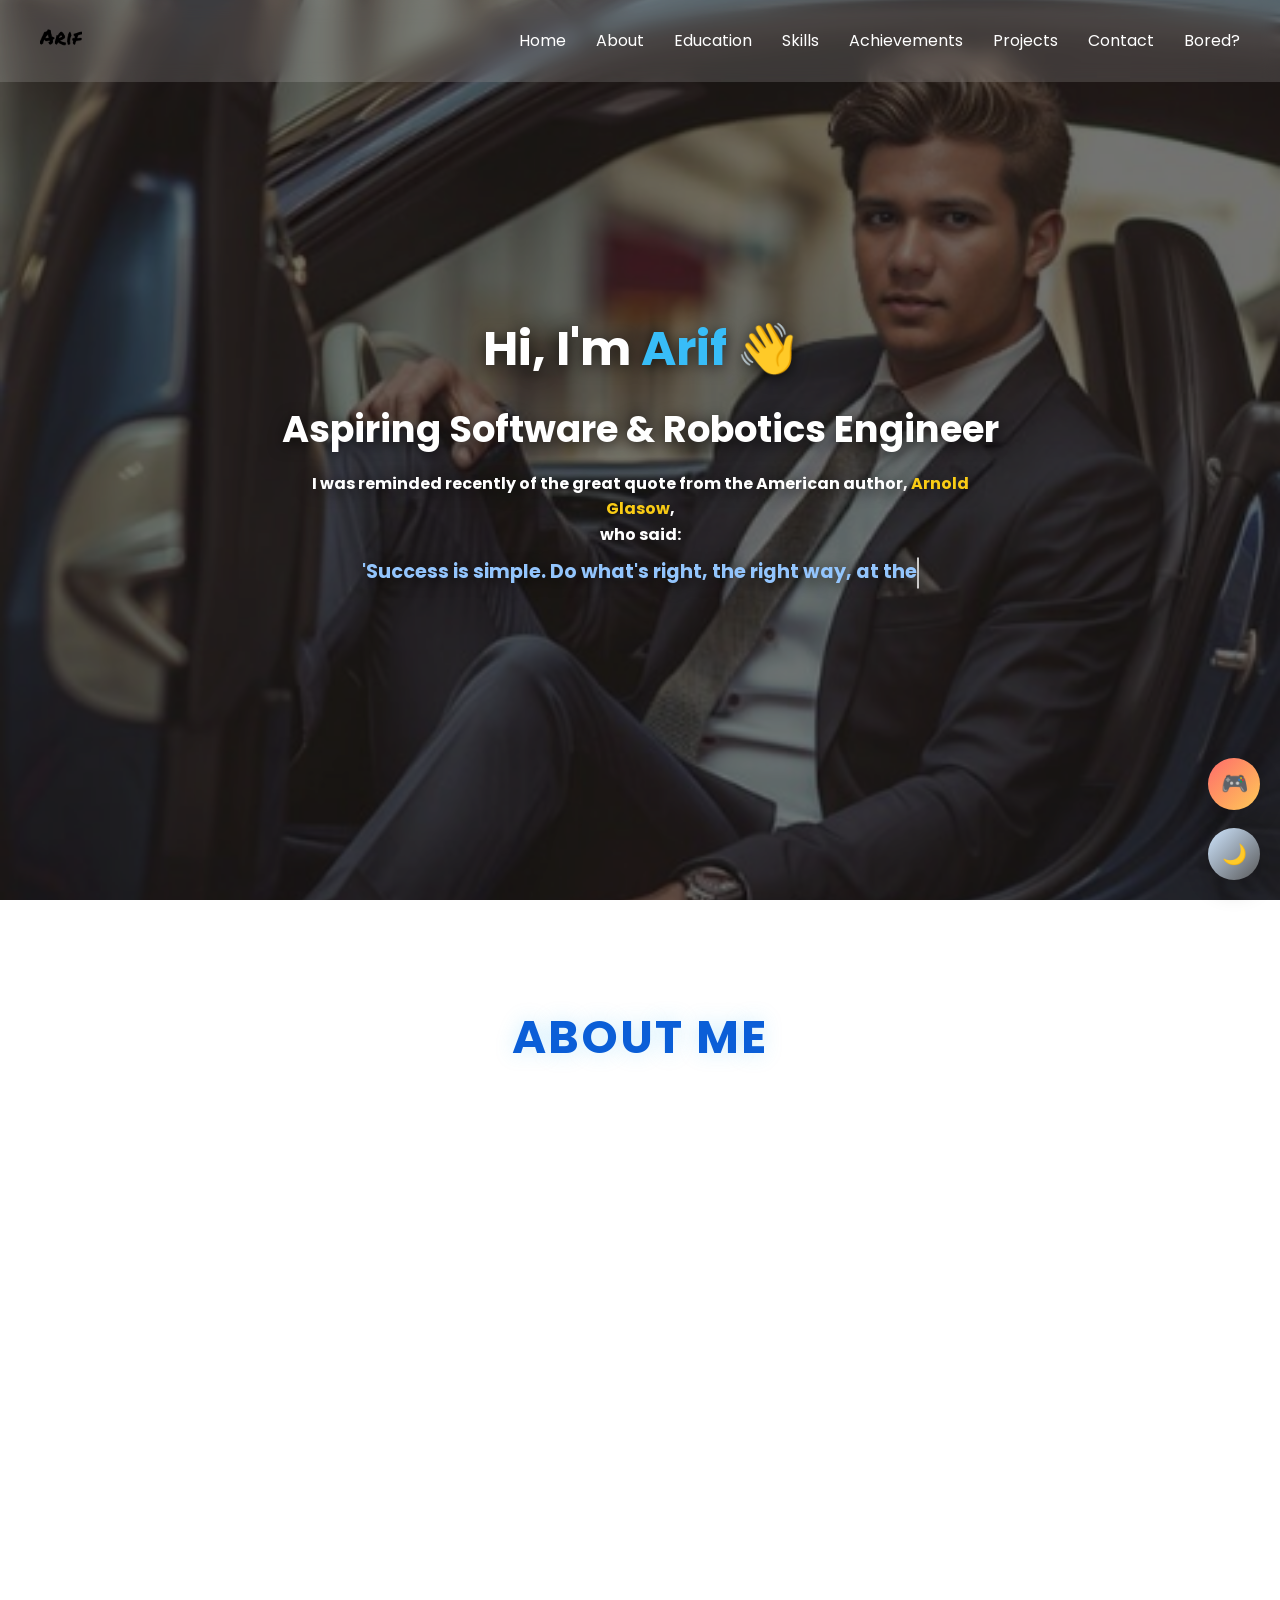
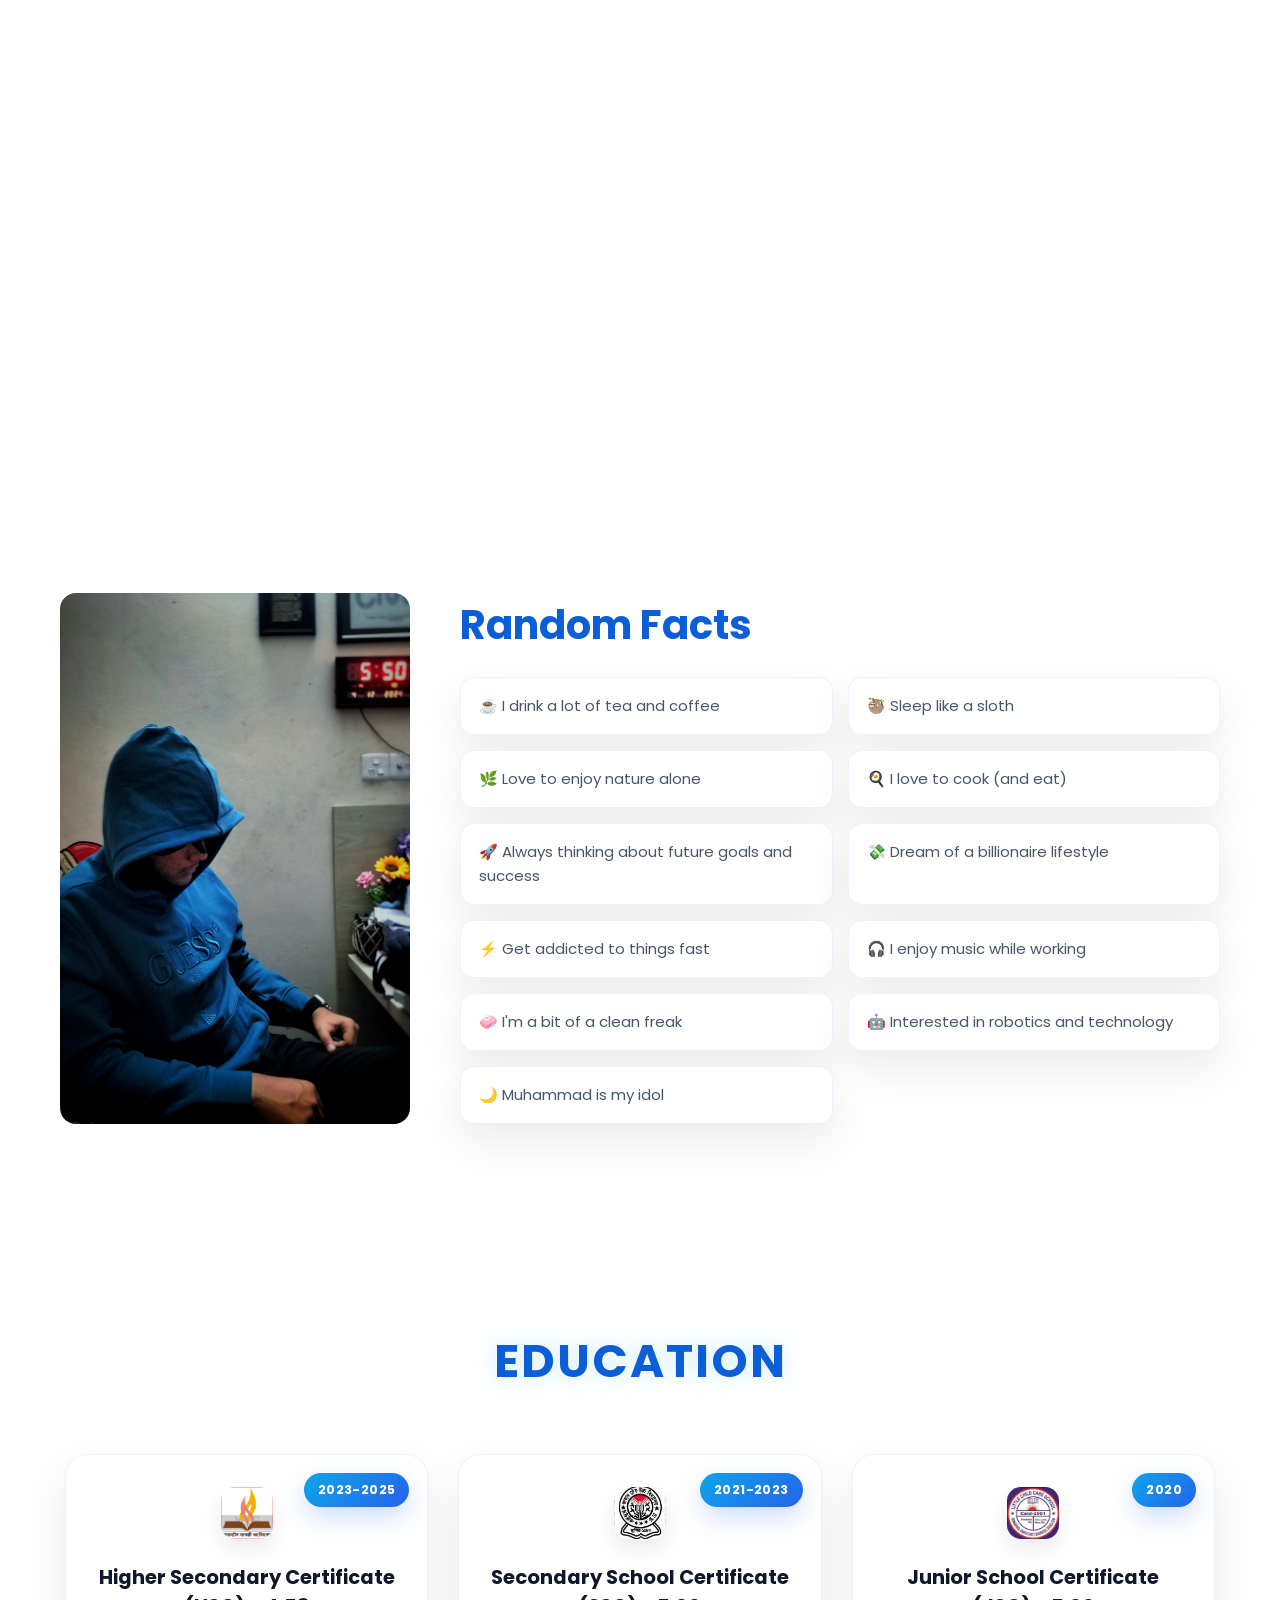
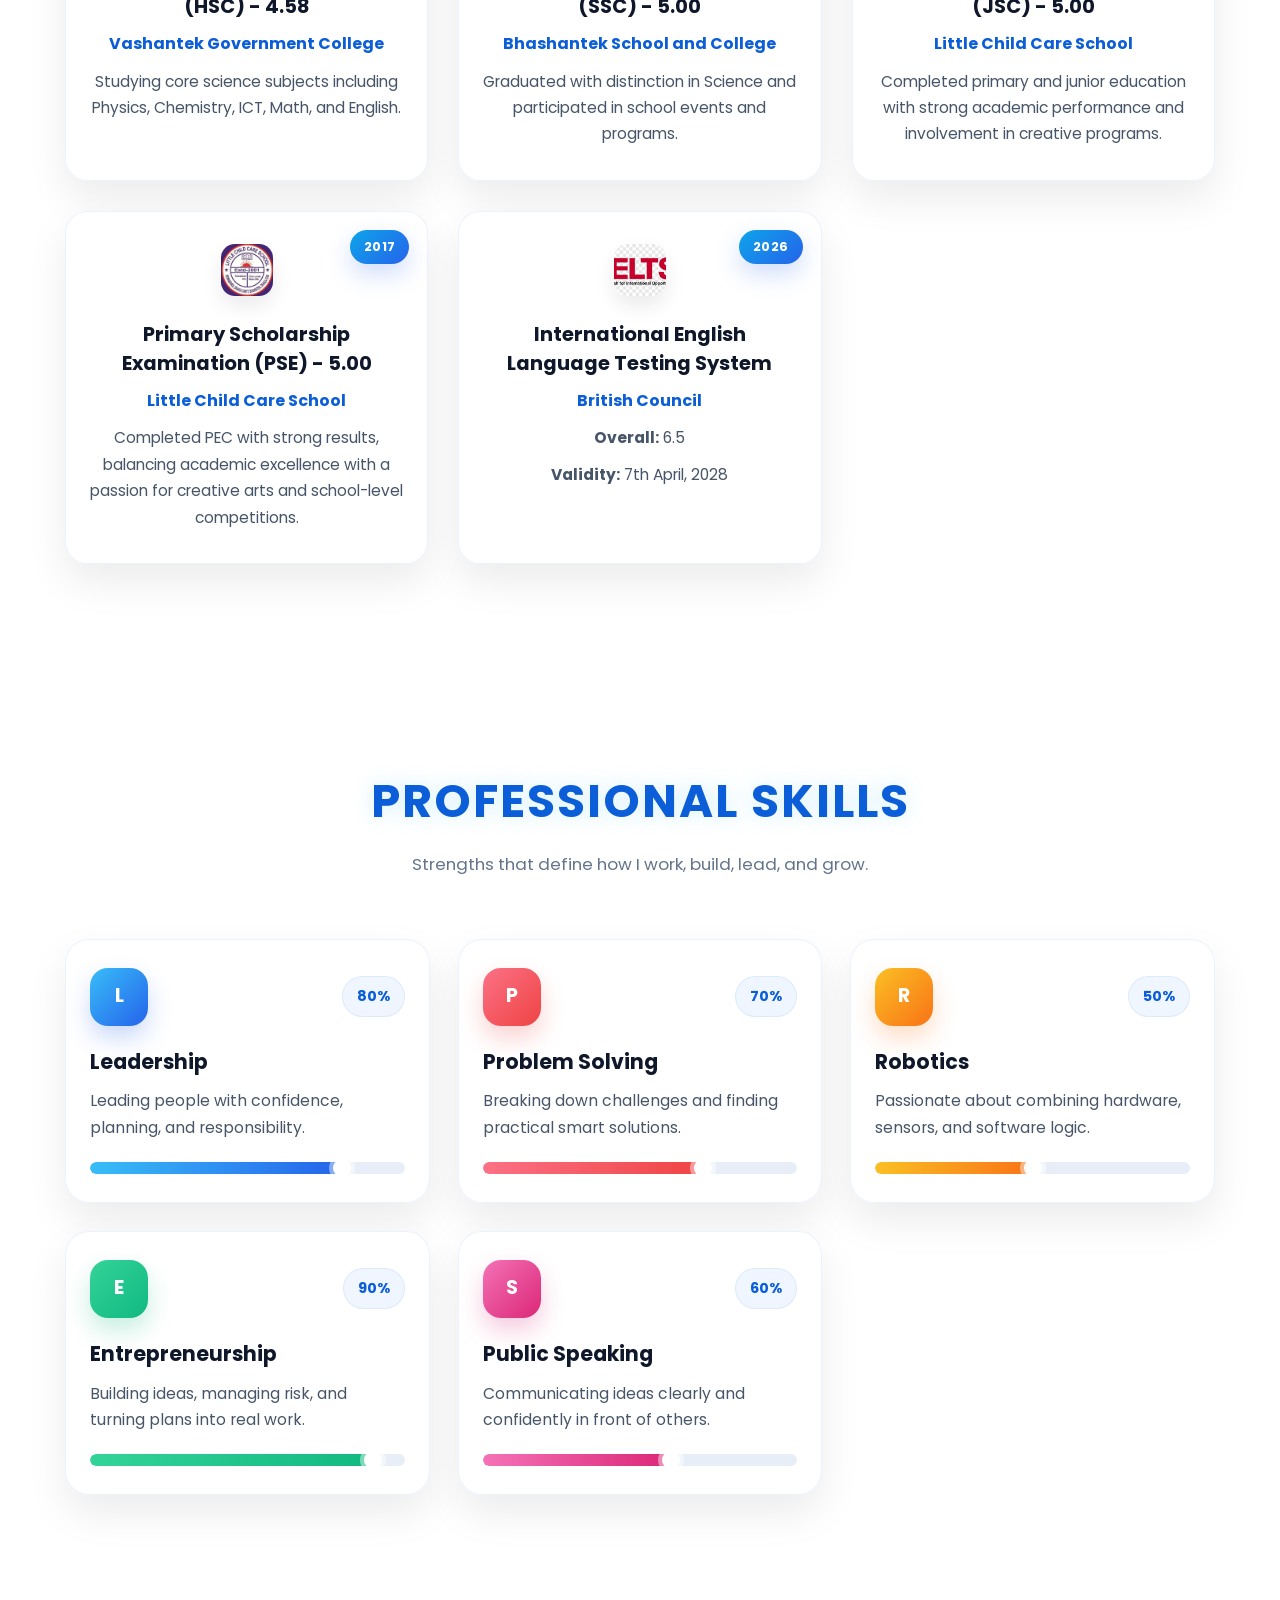
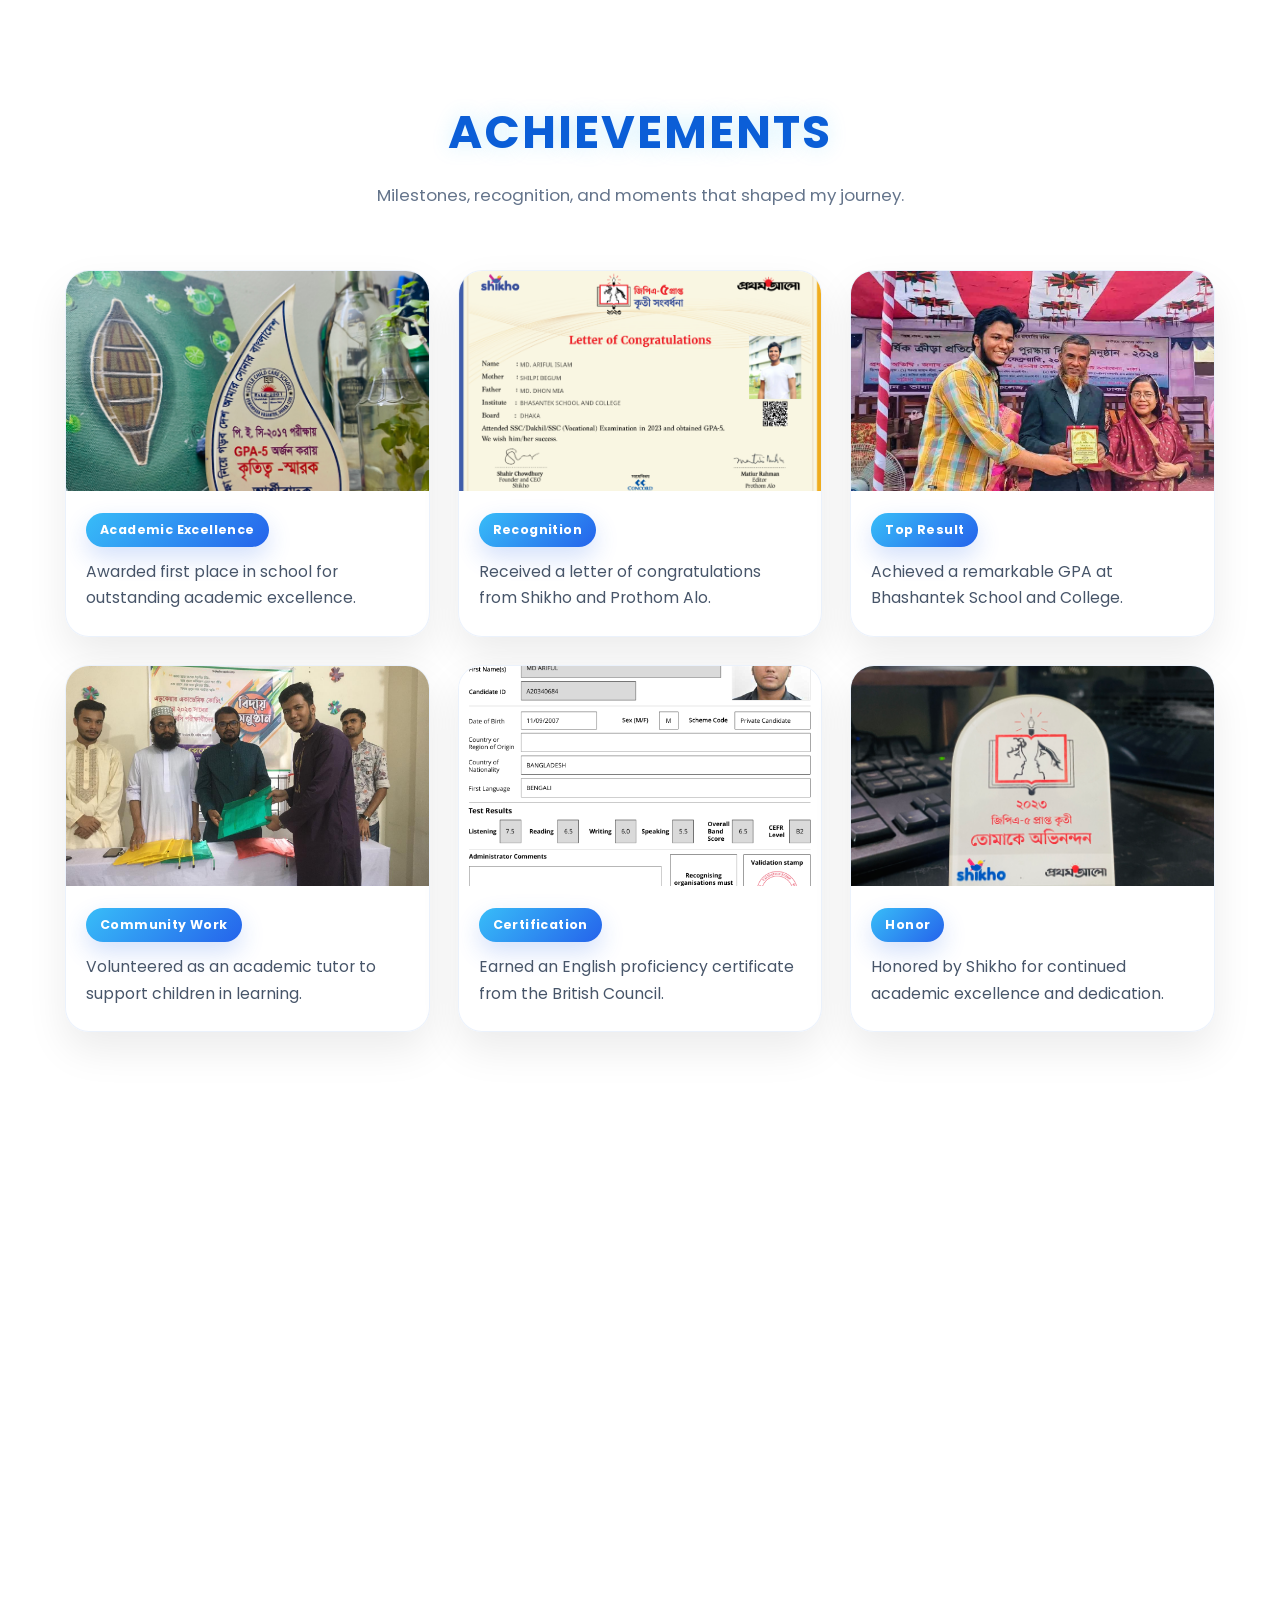
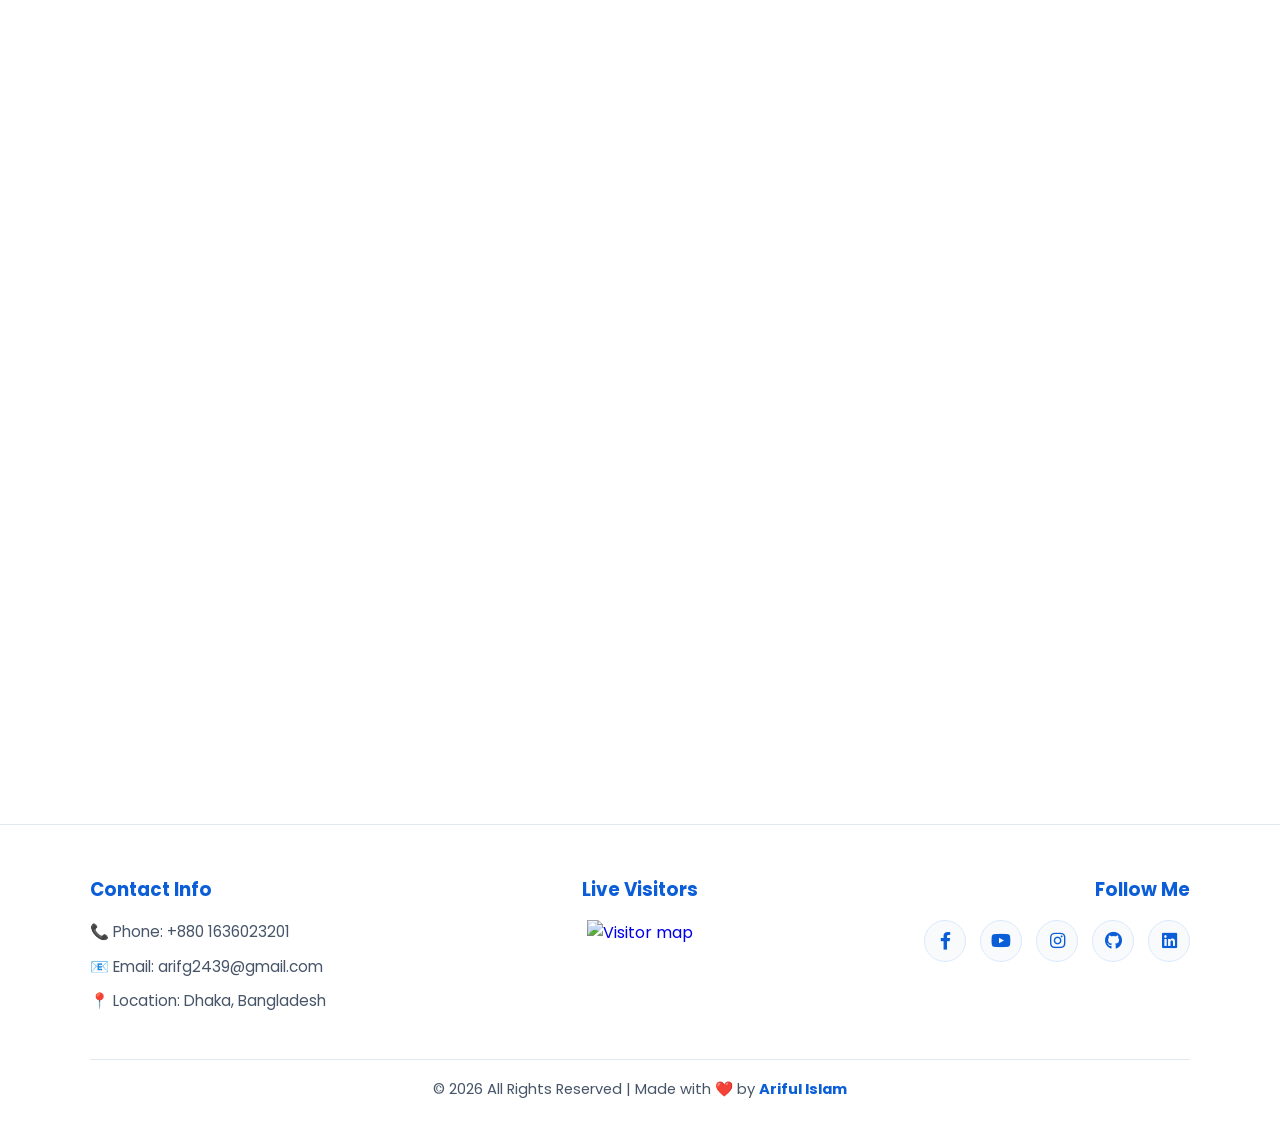
==== commit 01ab73b1: "Add files via upload" ====
--- a/index.html
+++ b/index.html
@@ -466,6 +466,29 @@
                 <a href="https://tachyonarif.github.io/Arif-s-protfolio/" target="_blank">Live Website</a>
             </div>
         </div>
+        <div class="project-card">
+            <div class="project-top">
+                <span class="project-badge">Game Project</span>
+            </div>
+
+            <h3>Running Burger Game</h3>
+
+            <p>
+                I developed an interactive browser-based game inspired by my experience as a small business owner of a burger shop. This project reflects my creativity, where I combined fun gameplay with a real-life concept. The game allows users to catch falling burgers and score points, making it both entertaining and engaging while representing my entrepreneurial journey.
+            </p>
+
+            <ul>
+                <li>Designed a fun and interactive gameplay experience</li>
+                <li>Inspired by my real-life burger business journey</li>
+                <li>Built using HTML, CSS, and JavaScript</li>
+                <li>Implemented score tracking and challenge-based mechanics</li>
+                <li>Focused on user engagement and simple controls</li>
+            </ul>
+
+            <div class="project-links">
+                <a href="https://tachyonarif.github.io/Running-burger/" target="_blank">Play Game</a>
+            </div>
+        </div>
 
         <div class="project-card">
             <div class="project-top">
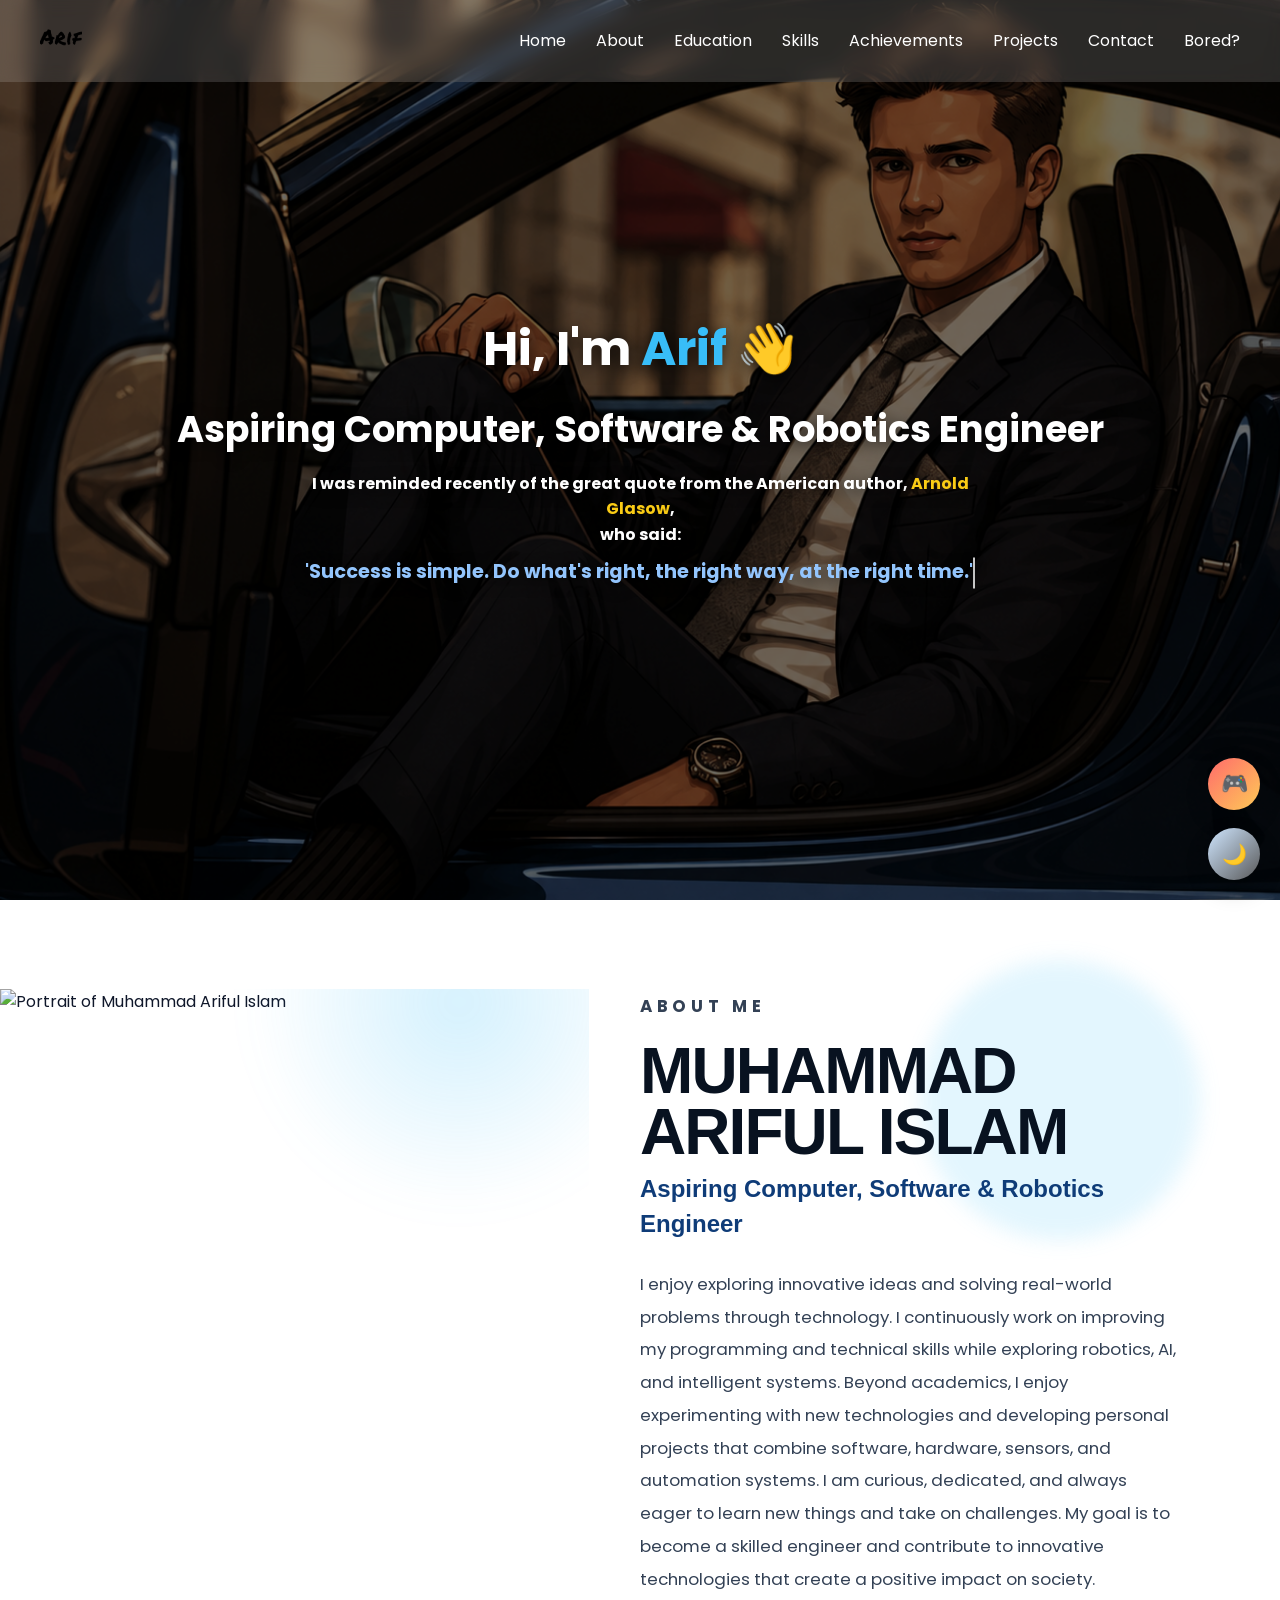
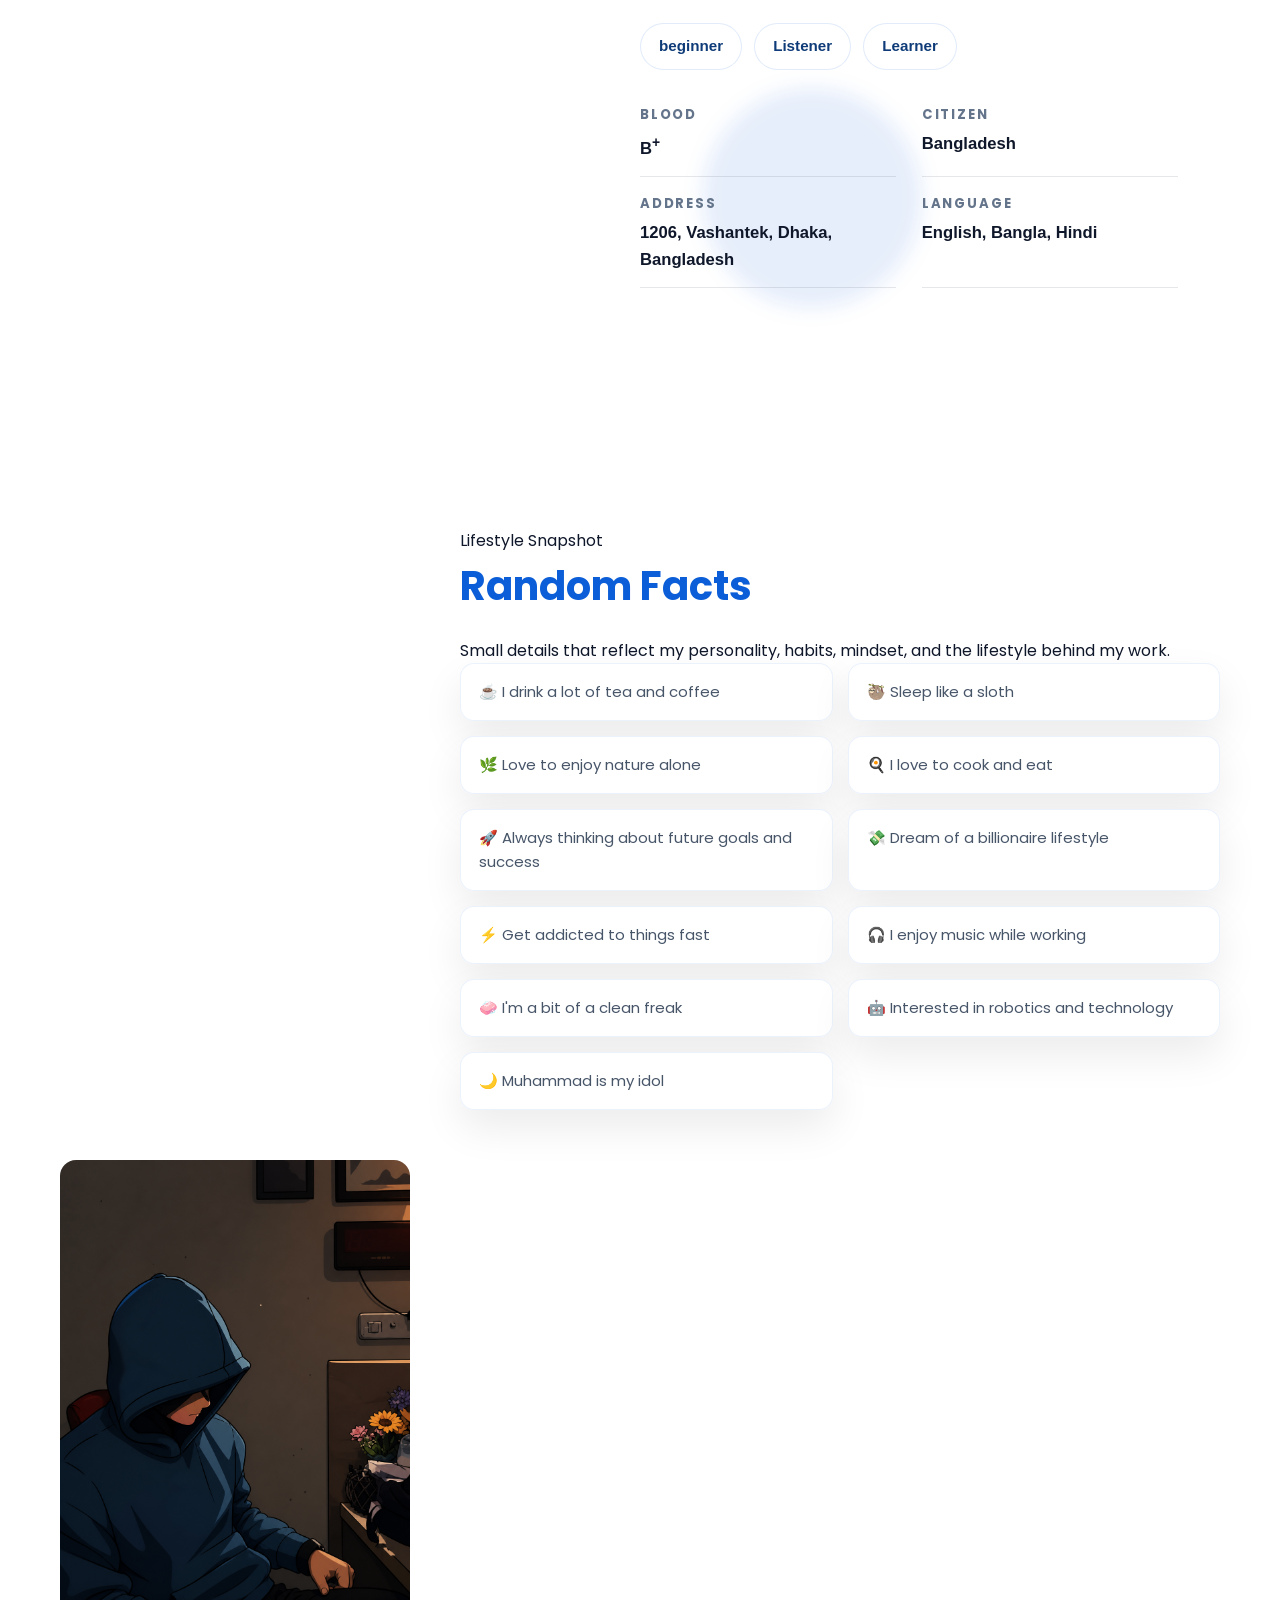
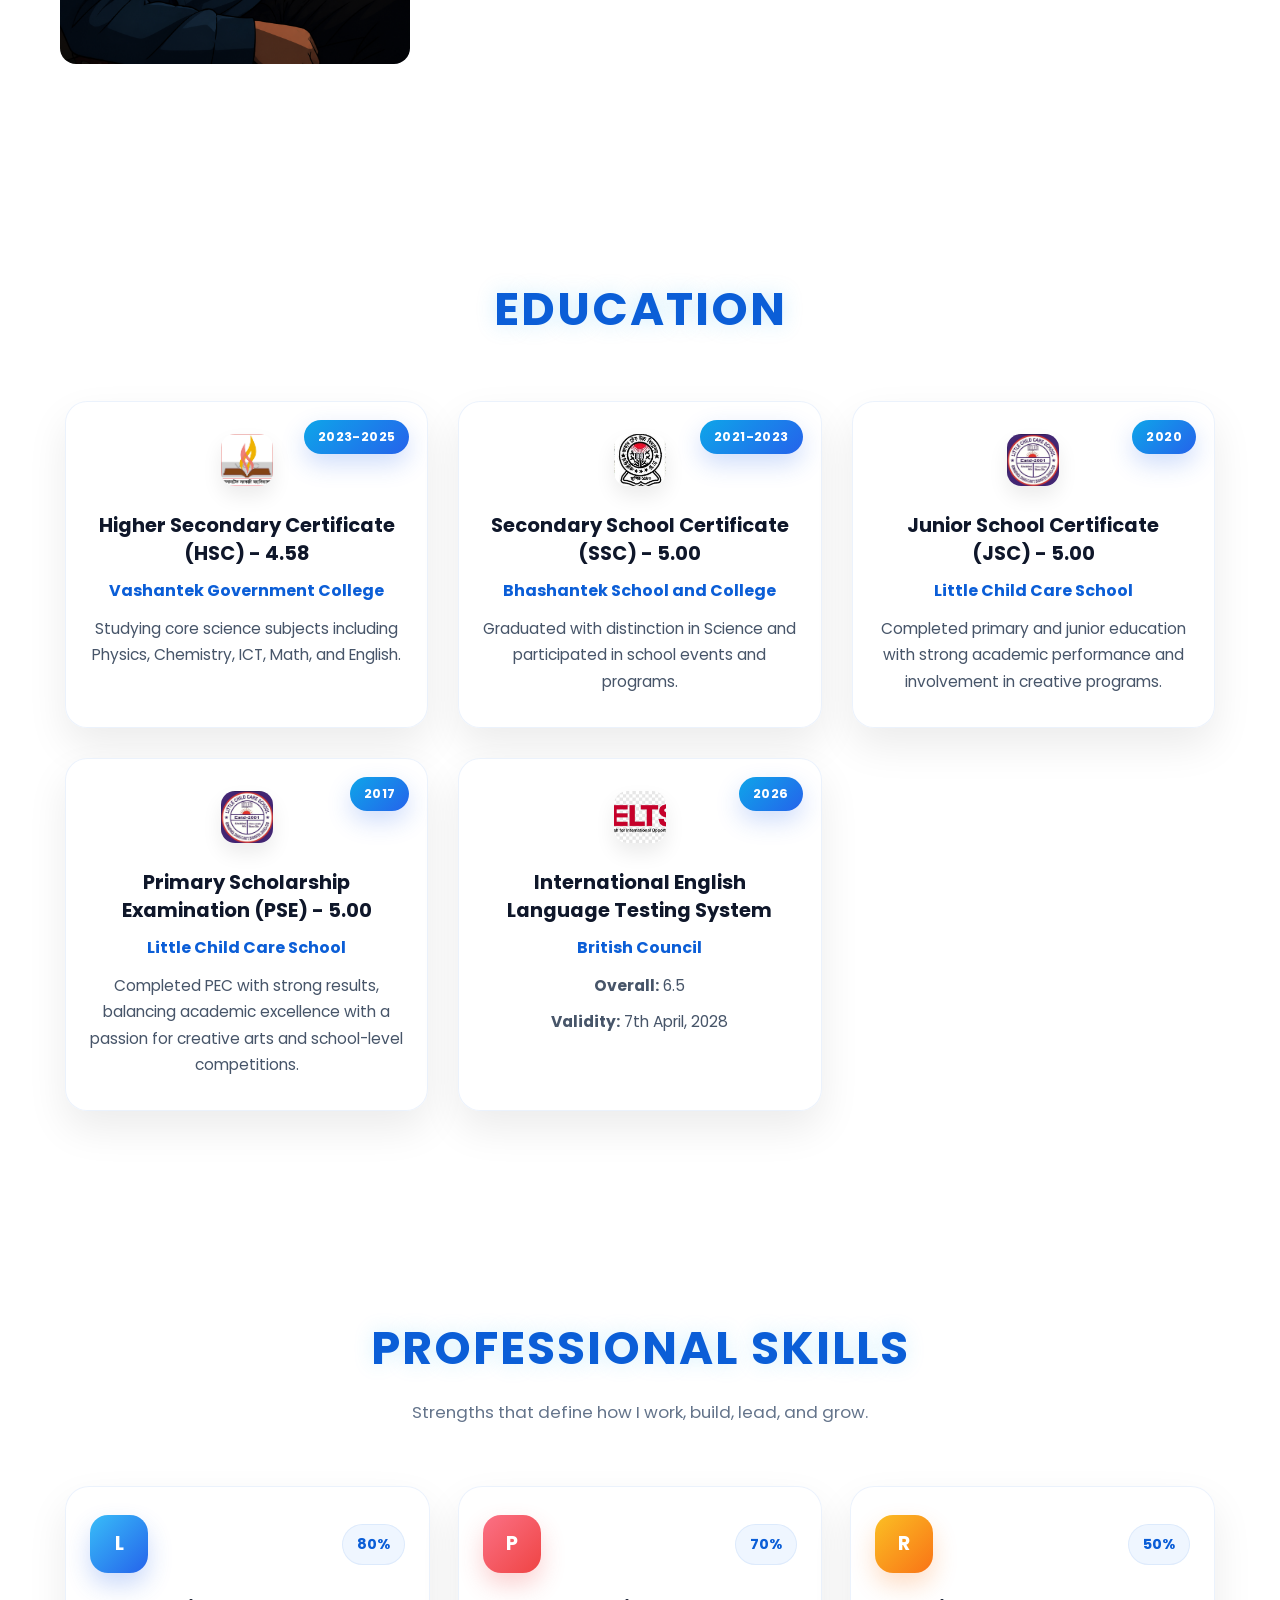
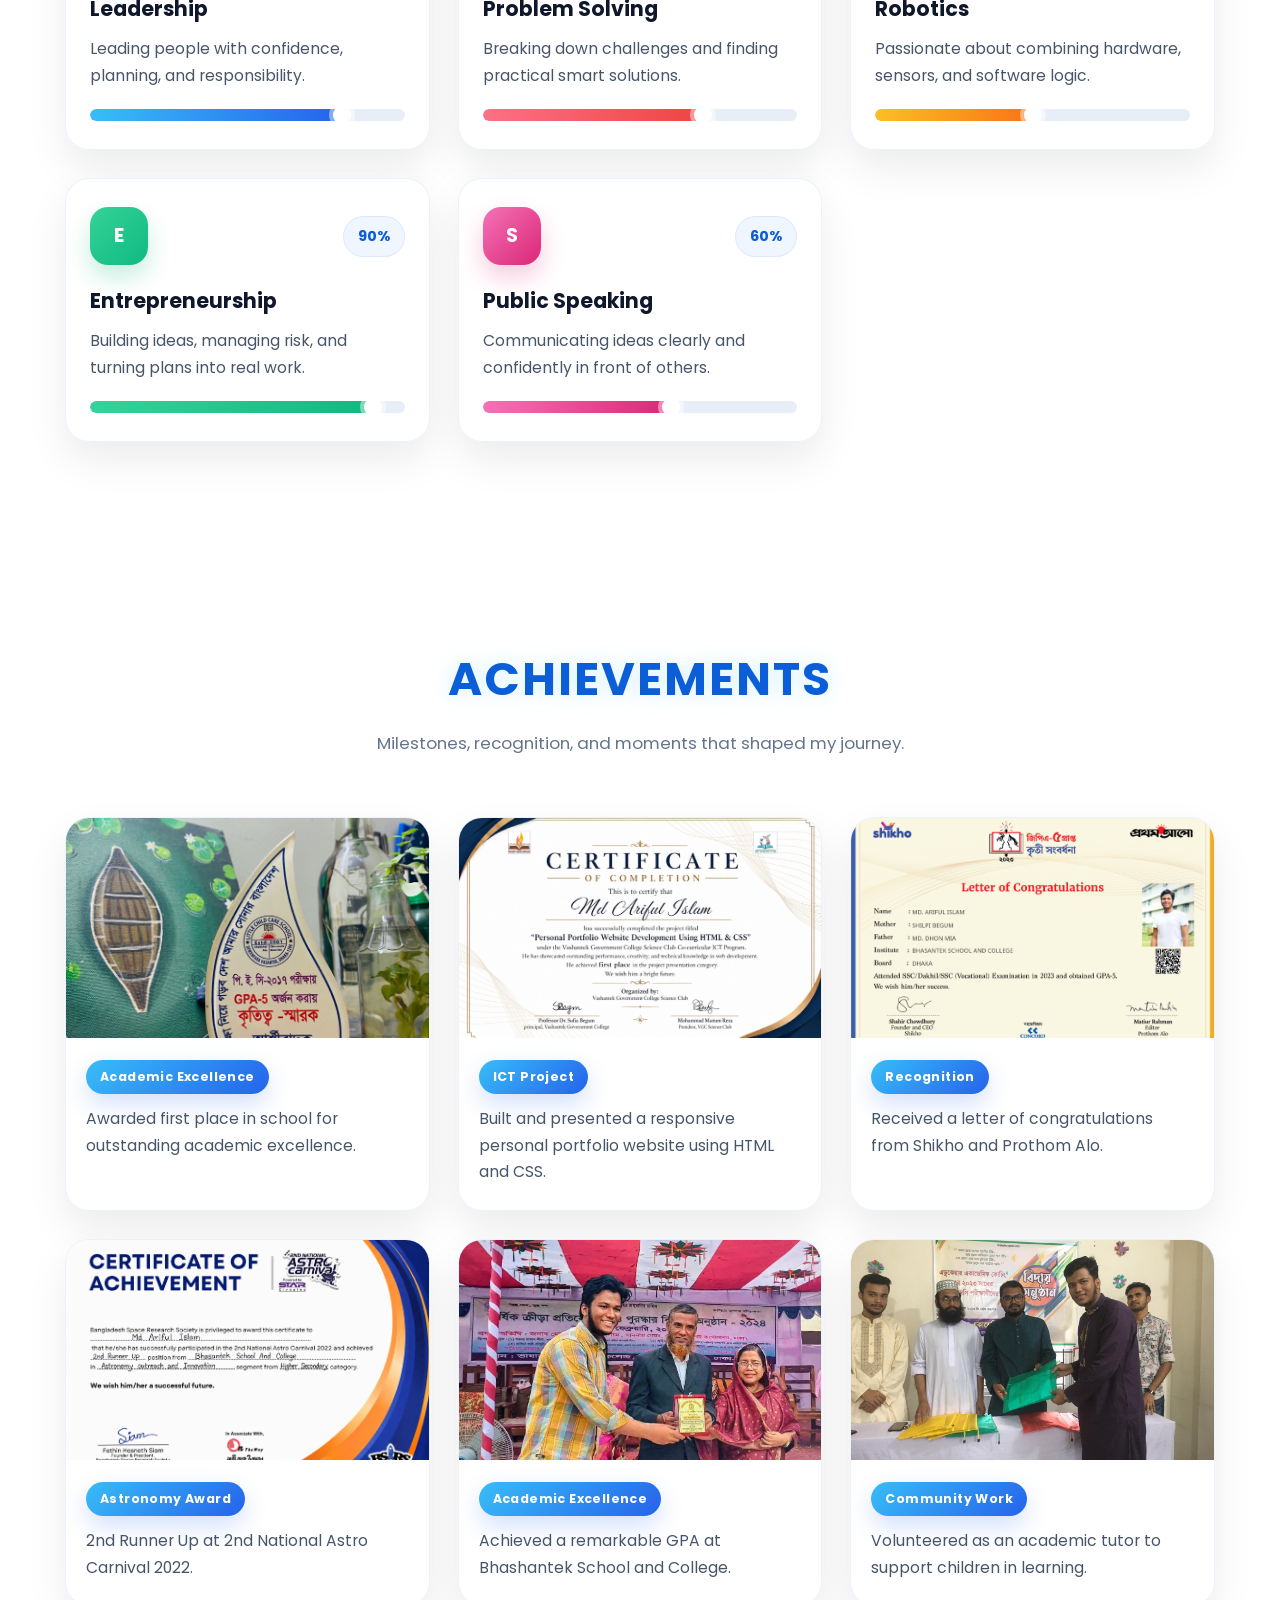
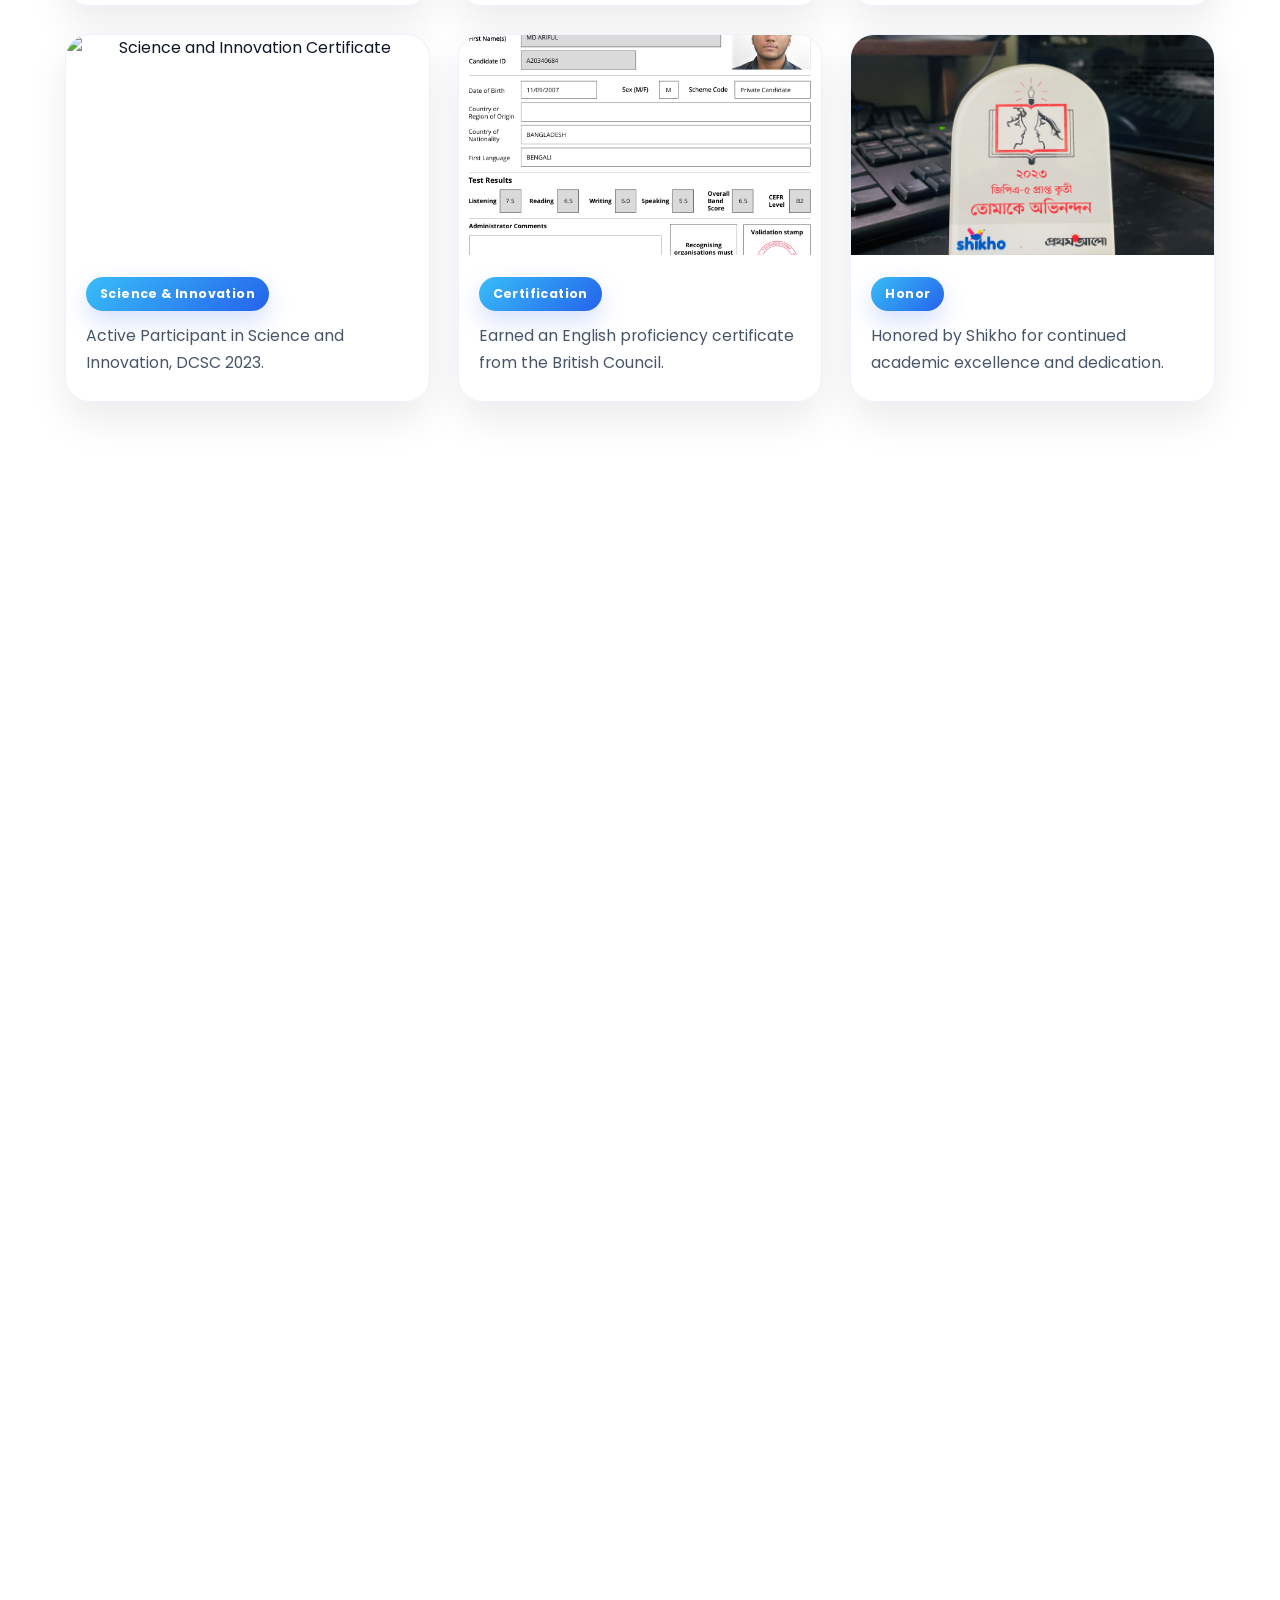
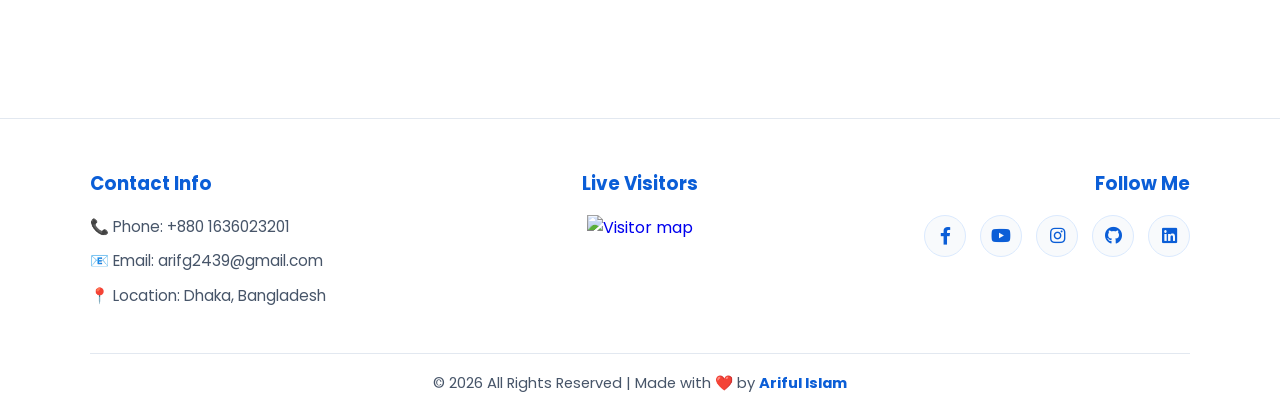
==== commit 65aadc0e: "Add files via upload" ====
--- a/index.html
+++ b/index.html
@@ -20,6 +20,153 @@
         <link rel="stylesheet" href="fun.html">
         <link rel="icon" href="favicon.ico" type="image/x-icon">
 
+<style>
+/* Mobile View */
+@media (max-width: 768px) {
+  body {
+    overflow-x: hidden;
+  }
+
+  .navbar {
+    padding: 10px 16px;
+    flex-direction: column;
+    gap: 12px;
+  }
+
+  .logo img {
+    height: 26px !important;
+  }
+
+  .nav-links {
+    width: 100%;
+    display: flex;
+    flex-wrap: wrap;
+    justify-content: center;
+    gap: 8px 12px;
+    padding: 0;
+  }
+
+  .nav-links li {
+    list-style: none;
+  }
+
+  .nav-links a {
+    font-size: 13px;
+    padding: 6px 8px;
+  }
+
+  .hero {
+    min-height: 100vh;
+    padding: 120px 18px 50px;
+    text-align: center;
+  }
+
+  .hero-bg {
+    width: 100%;
+    height: 100%;
+    object-fit: cover;
+  }
+
+  .hero-content {
+    width: 100%;
+    max-width: 100%;
+  }
+
+  #hey-text {
+    font-size: 32px;
+    line-height: 1.2;
+  }
+
+  #Welcome-text {
+    font-size: 18px;
+    line-height: 1.4;
+  }
+
+  #proverb-text {
+    font-size: 14px;
+    line-height: 1.7;
+  }
+
+  #about,
+  .random-facts,
+  #education,
+  #skills,
+  #achievements-section,
+  #projects,
+  #contact {
+    padding-left: 18px;
+    padding-right: 18px;
+  }
+
+  .about-layout,
+  .random-facts,
+  .footer-container {
+    flex-direction: column;
+    text-align: center;
+  }
+
+  .about-copy h1 {
+    font-size: 30px;
+  }
+
+  .about-copy h2,
+  .facts-intro,
+  .skills-header p,
+  .projects-header p,
+  .achievements-header p {
+    font-size: 15px;
+  }
+
+  .about-details,
+  .education-grid,
+  .skills-wrapper,
+  .achievements-grid,
+  .projects-container {
+    grid-template-columns: 1fr;
+  }
+
+  .about-image-wrap img,
+  .random-facts-image-wrap img {
+    width: 100%;
+    max-width: 320px;
+    height: auto;
+  }
+
+  .random-facts-content ul {
+    padding-left: 0;
+  }
+
+  .random-facts-content ul li {
+    font-size: 14px;
+    text-align: left;
+  }
+
+  .education-card,
+  .skill-box,
+  .achievement-card,
+  .project-card {
+    width: 100%;
+  }
+
+  .project-links {
+    flex-wrap: wrap;
+    justify-content: center;
+  }
+
+  .visitor-minimal img {
+    max-width: 100%;
+    height: auto;
+  }
+
+  .game-toggle,
+  .theme-toggle {
+    width: 44px;
+    height: 44px;
+    font-size: 20px;
+  }
+}
+</style>
+
 </head>
 
 <body>
@@ -43,10 +190,10 @@
 </header>
 <!-- Hero Section -->
         <section id="home" class="hero">
-            <img src="Screenshot 2024-06-10 035050.png" alt="Your photo" class="hero-bg" />
+            <img src="ChatGPT Image May 4, 2026, 05_25_43 PM.png" alt="Your photo" class="hero-bg" />
             <div class="hero-content">
                 <h1 id="hey-text">Hi, I'm<b id="Arif"> Arif</b>  👋</h1>
-                <h2 id="Welcome-text">Aspiring Software & Robotics Engineer</h2>
+                <h2 id="Welcome-text">Aspiring Computer, Software & Robotics Engineer</h2>
                 <h4 id="proverb-text"> I was reminded recently of the great quote from the American author,<b id="Arnold-name"> Arnold Glasow</b>,
                     <br>who said: 
                     <br>
@@ -87,41 +234,61 @@
 
 
 <section id="about">
-    <div class="about-header">
-        <h1>About Me</h1>
-    </div>
-
-    <div class="about-content">
-        <div class="about-image">
-            <img src="1000017332.jpg" alt="My Photo">
-        </div>
-
-        <div class="about-text">
+    <div class="about-bg-shape about-shape-1"></div>
+    <div class="about-bg-shape about-shape-2"></div>
+
+    <div class="about-layout">
+        <div class="about-visual">
+            <div class="about-image-wrap">
+                <img src="photo for about.png" alt="Portrait of Muhammad Ariful Islam">
+                <div class="about-image-glow"></div>
+            </div>
+        </div>
+
+        <div class="about-copy">
+            <p class="about-kicker">About Me</p>
+            <h1>Muhammad Ariful Islam</h1>
+            <h2>Aspiring Computer, Software & Robotics Engineer</h2>
+
             <p>
-                Hi, I’m <strong>Muhammad Ariful Islam</strong>, also known as Arif, a highly motivated and curious individual with a strong passion for learning new things and exploring unknown areas. I have a deep interest in <strong>software engineering</strong> and <strong>robotics</strong>, and I am continuously working to improve my skills in technology. I am dedicated, self-driven, and always willing to take on new challenges to grow both personally and professionally.
-            </p>
-
-            <p>
-                Beyond academics, I have a passion for working on personal projects that combine software, hardware, and sensors to build practical applications. My hobbies include experimenting with new tech ideas, solving problems, and pushing my boundaries in the field of robotics. Additionally, I run a small food cart business
-                (<a href="https://www.foodpanda.com.bd/restaurant/urnm/burger-express-dwp" target="_blank">Burger Express Dwp.</a>),
-                where I develop real-world skills in entrepreneurship, customer management, and decision-making.
-            </p>
-
-            <ul>
-                <li><strong>Blood:</strong> B<sup>+</sup></li>
-                <li><strong>Citizen:</strong> Bangladesh</li>
-                <li><strong>Address:</strong> 1206, Vashantek, Dhaka, Bangladesh</li>
-                <li><strong>Language:</strong> English, Bangla, Hindi</li>
-            </ul>
+               I enjoy exploring innovative ideas and solving real-world problems through technology. I continuously work on improving my programming and technical skills while exploring robotics, AI, and intelligent systems.
+
+                Beyond academics, I enjoy experimenting with new technologies and developing personal projects that combine software, hardware, sensors, and automation systems. I am curious, dedicated, and always eager to learn new things and take on challenges. My goal is to become a skilled engineer and contribute to innovative technologies that create a positive impact on society.
+
+            <div class="about-tags">
+                <span>beginner</span>
+                <span>Listener</span>
+                <span>Learner</span>
+            </div>
+
+            <div class="about-details">
+                <div class="about-detail">
+                    <span class="label">Blood</span>
+                    <span class="value">B<sup>+</sup></span>
+                </div>
+                <div class="about-detail">
+                    <span class="label">Citizen</span>
+                    <span class="value">Bangladesh</span>
+                </div>
+                <div class="about-detail">
+                    <span class="label">Address</span>
+                    <span class="value">1206, Vashantek, Dhaka, Bangladesh</span>
+                </div>
+                <div class="about-detail">
+                    <span class="label">Language</span>
+                    <span class="value">English, Bangla, Hindi</span>
+                </div>
+            </div>
         </div>
     </div>
 </section>
+
 
 <script>
 document.addEventListener("DOMContentLoaded", function () {
     const aboutSection = document.querySelector("#about");
 
-    const observer = new IntersectionObserver((entries) => {
+    const aboutObserver = new IntersectionObserver((entries) => {
         entries.forEach((entry) => {
             if (entry.isIntersecting) {
                 aboutSection.classList.add("show");
@@ -132,36 +299,51 @@
     });
 
     if (aboutSection) {
-        observer.observe(aboutSection);
+        aboutObserver.observe(aboutSection);
     }
 });
 </script>
 
 
-            <!-- Random Facts Section -->
-                <div class="random-facts" id="random-facts">
-                    <img src="1000024435-01.jpeg" alt="Arif on screen">
-                    <div class="random-facts-content">
-                        <h2>Random Facts</h2>
-                        <ul>
-                            <li>☕ I drink a lot of tea and coffee</li>
-                            <li>🦥 Sleep like a sloth</li>
-                            <li>🌿 Love to enjoy nature alone</li>
-                            <li>🍳 I love to cook (and eat)</li>
-                            <li>🚀 Always thinking about future goals and success</li>
-                            <li>💸 Dream of a billionaire lifestyle</li>
-                            <li>⚡ Get addicted to things fast</li>
-                            <li>🎧 I enjoy music while working</li>
-                            <li>🧼 I'm a bit of a clean freak</li>
-                            <li>🤖 Interested in robotics and technology</li>
-                            <li>🌙 Muhammad is my idol</li>
-                        </ul>
-                    </div>
-                </div>
-
-            <script>
+
+<section class="random-facts" id="random-facts">
+    <div class="facts-bg facts-bg-1"></div>
+    <div class="facts-bg facts-bg-2"></div>
+    <div class="facts-bg facts-bg-3"></div>
+
+    <div class="random-facts-content">
+        <p class="facts-kicker">Lifestyle Snapshot</p>
+        <h2>Random Facts</h2>
+        <p class="facts-intro">
+            Small details that reflect my personality, habits, mindset, and the lifestyle behind my work.
+        </p>
+
+        <ul>
+            <li>☕ I drink a lot of tea and coffee</li>
+            <li>🦥 Sleep like a sloth</li>
+            <li>🌿 Love to enjoy nature alone</li>
+            <li>🍳 I love to cook and eat</li>
+            <li>🚀 Always thinking about future goals and success</li>
+            <li>💸 Dream of a billionaire lifestyle</li>
+            <li>⚡ Get addicted to things fast</li>
+            <li>🎧 I enjoy music while working</li>
+            <li>🧼 I'm a bit of a clean freak</li>
+            <li>🤖 Interested in robotics and technology</li>
+            <li>🌙 Muhammad is my idol</li>
+        </ul>
+    </div>
+
+    <div class="random-facts-visual">
+        <div class="random-facts-image-wrap">
+            <img src="ChatGPT Image May 4, 2026, 05_22_58 PM.png" alt="Arif on screen">
+            <div class="random-facts-glow"></div>
+        </div>
+    </div>
+</section>
+<script>
 document.addEventListener("DOMContentLoaded", function () {
     const randomFacts = document.querySelector(".random-facts");
+    const factItems = document.querySelectorAll(".random-facts-content ul li");
 
     const observer = new IntersectionObserver((entries) => {
         entries.forEach((entry) => {
@@ -176,8 +358,33 @@
     if (randomFacts) {
         observer.observe(randomFacts);
     }
+
+    factItems.forEach((item) => {
+        item.addEventListener("mousemove", (e) => {
+            const rect = item.getBoundingClientRect();
+            const x = e.clientX - rect.left;
+            const y = e.clientY - rect.top;
+
+            const centerX = rect.width / 2;
+            const centerY = rect.height / 2;
+
+            const moveX = (x - centerX) / 10;
+            const moveY = (y - centerY) / 10;
+
+            item.style.setProperty("--mx", `${x}px`);
+            item.style.setProperty("--my", `${y}px`);
+            item.style.transform = `translate(${moveX}px, ${moveY}px)`;
+        });
+
+        item.addEventListener("mouseleave", () => {
+            item.style.transform = "translate(0, 0)";
+            item.style.setProperty("--mx", "50%");
+            item.style.setProperty("--my", "50%");
+        });
+    });
 });
 </script>
+
 
            <!-- Education Section -->
 <section id="education">
@@ -346,7 +553,6 @@
 });
 </script>
 
-<!-- Achievements Section -->
 <section id="achievements-section">
     <div class="achievements-header">
         <h2>Achievements</h2>
@@ -366,6 +572,16 @@
 
         <div class="achievement-card">
             <div class="achievement-image">
+                <img src="Co-curricular certificates .png" alt="Academic excellence recognition">
+            </div>
+            <div class="achievement-content">
+                <span class="achievement-tag">ICT Project</span>
+                <p>Built and presented a responsive personal portfolio website using HTML and CSS.</p>
+            </div>
+        </div>
+
+        <div class="achievement-card">
+            <div class="achievement-image">
                 <img src="Shikho certificate .png" alt="Shikho certificate">
             </div>
             <div class="achievement-content">
@@ -376,10 +592,20 @@
 
         <div class="achievement-card">
             <div class="achievement-image">
+                <img src="Astronomy and innovation certigicate.png" alt="Astro Carnival Certificate">
+            </div>
+            <div class="achievement-content">
+                <span class="achievement-tag">Astronomy Award</span>
+                <p>2nd Runner Up at 2nd National Astro Carnival 2022.</p>
+            </div>
+        </div>
+
+        <div class="achievement-card">
+            <div class="achievement-image">
                 <img src="IMG_2822.JPG" alt="GPA achievement">
             </div>
             <div class="achievement-content">
-                <span class="achievement-tag">Top Result</span>
+                <span class="achievement-tag">Academic Excellence</span>
                 <p>Achieved a remarkable GPA at Bhashantek School and College.</p>
             </div>
         </div>
@@ -391,6 +617,16 @@
             <div class="achievement-content">
                 <span class="achievement-tag">Community Work</span>
                 <p>Volunteered as an academic tutor to support children in learning.</p>
+            </div>
+        </div>
+
+        <div class="achievement-card">
+            <div class="achievement-image">
+                <img src="science_innovation_certificate.png" alt="Science and Innovation Certificate">
+            </div>
+            <div class="achievement-content">
+                <span class="achievement-tag">Science & Innovation</span>
+                <p>Active Participant in Science and Innovation, DCSC 2023.</p>
             </div>
         </div>
 
@@ -435,6 +671,7 @@
 });
 </script>
 
+
 <!-- Projects Section -->
 <section id="projects">
     <div class="projects-header">
@@ -468,20 +705,20 @@
         </div>
         <div class="project-card">
             <div class="project-top">
-                <span class="project-badge">Game Project</span>
-            </div>
-
-            <h3>Running Burger Game</h3>
+                <span class="project-badge">Running Burger Game</span>
+            </div>
+
+            <h3>Browser Based Game</h3>
 
             <p>
-                I developed an interactive browser-based game inspired by my experience as a small business owner of a burger shop. This project reflects my creativity, where I combined fun gameplay with a real-life concept. The game allows users to catch falling burgers and score points, making it both entertaining and engaging while representing my entrepreneurial journey.
+                I developed an interactive burger-catching browser game using HTML, CSS, and JavaScript. The project focused on gameplay mechanics, score tracking, and user interaction while improving my frontend development and problem-solving skills.
             </p>
 
             <ul>
-                <li>Designed a fun and interactive gameplay experience</li>
-                <li>Inspired by my real-life burger business journey</li>
+                <li>Designed interactive gameplay mechanics</li>
+                <li>Implemented score tracking system</li>
                 <li>Built using HTML, CSS, and JavaScript</li>
-                <li>Implemented score tracking and challenge-based mechanics</li>
+                <li>Improved logical thinking and creativity through development</li>
                 <li>Focused on user engagement and simple controls</li>
             </ul>
 
@@ -492,22 +729,21 @@
 
         <div class="project-card">
             <div class="project-top">
-                <span class="project-badge">Business Project</span>
-            </div>
-
-            <h3>Founder - Burger Express DWP</h3>
+                <span class="project-badge">Business Experience</span>
+            </div>
+
+            <h3>Assistant Manager – Burger Express DWP.</h3>
 
             <p>
-                I independently founded and managed Burger Express DWP, where I developed strong <strong>entrepreneurship skills</strong> through real-world business operations, customer service, budgeting, branding, and decision-making.
+                I worked at Burger Express DWP. as an <strong>Assistant Manager</strong>, where I gained hands-on experience in restaurant operations, customer service, food preparation, and team coordination. This experience helped me develop leadership, communication, problem-solving, and business management skills in a real working environment.
             </p>
 
             <ul>
-                <li>Built hands-on entrepreneurship experience by starting and running my own food business</li>
-                <li>Managed daily operations, food preparation, and service quality</li>
-                <li>Handled customers and improved satisfaction through direct communication</li>
-                <li>Processed online orders through Foodpanda and managed delivery coordination</li>
-                <li>Worked on pricing, budgeting, income tracking, and business planning</li>
-                <li>Strengthened leadership, responsibility, and decision-making in a real business environment</li>
+                <li>Assisted with daily restaurant operations and workflow</li>
+                <li>Coordinated staff activities and customer service</li>
+                <li>Managed food preparation and hygiene standards</li>
+                <li>Helped process online orders and delivery coordination</li>
+                <li>Improved teamwork, communication, and decision-making skills</li>
             </ul>
 
             <div class="project-links">
@@ -678,4 +914,4 @@
   });
 </script>
 </body>
-</html>+</html>
--- a/about.css
+++ b/about.css
@@ -1,263 +1,382 @@
-/* ===== ABOUT SECTION ===== */
+/* ===== ABOUT SECTION - NEW FULL WIDTH VIBE ===== */
 #about {
-    padding: 100px 20px;
-    text-align: center;
+    position: relative;
+    padding: 0;
     overflow: hidden;
-    position: relative;
-}
-
-/* Header */
-.about-header {
-    margin-bottom: 55px;
-}
-
-.about-header h1 {
-    font-size: 2.9em;
-    margin-bottom: 0;
+    background:
+        radial-gradient(circle at top right, rgba(11, 94, 215, 0.10), transparent 30%),
+        radial-gradient(circle at bottom left, rgba(14, 165, 233, 0.12), transparent 28%),
+        linear-gradient(135deg, #f8fbff 0%, #eef6ff 45%, #ffffff 100%);
+}
+
+.about-layout {
+    min-height: 100vh;
+    display: grid;
+    grid-template-columns: 46% 54%;
+    align-items: center;
+    position: relative;
+    z-index: 2;
+}
+
+.about-visual {
+    position: relative;
+    min-height: 100vh;
+    display: flex;
+    align-items: stretch;
+    justify-content: flex-start;
+    overflow: hidden;
+}
+
+.about-image-wrap {
+    position: relative;
+    width: 100%;
+    height: 100%;
+}
+
+.about-image-wrap img {
+    width: 100%;
+    height: 100%;
+    object-fit: cover;
+    object-position: center top;
+    display: block;
+    /* TOUCHED: Removed the heavy blur and darkening */
+    filter: brightness(1) saturate(1); 
+    transform: translateX(-140px) scale(1.12);
+    opacity: 0;
+    transition:
+        transform 1.3s cubic-bezier(0.22, 1, 0.36, 1),
+        filter 1.5s ease,
+        opacity 1.2s ease;
+}
+
+.about-image-wrap::after {
+    content: "";
+    position: absolute;
+    inset: 0;
+    /* TOUCHED: Removed the white linear-gradients completely */
+    background: transparent; 
+    pointer-events: none;
+}
+
+.about-image-glow {
+    position: absolute;
+    width: 420px;
+    height: 420px;
+    right: -80px;
+    top: 50%;
+    transform: translateY(-50%);
+    border-radius: 50%;
+    background: radial-gradient(circle, rgba(56, 189, 248, 0.22), transparent 70%);
+    filter: blur(20px);
+    opacity: 0;
+    transition: opacity 1.2s ease 0.35s;
+}
+
+.about-copy {
+    padding: 90px 8vw 90px 4vw;
+    position: relative;
+}
+
+.about-kicker,
+.about-copy h1,
+.about-copy h2,
+.about-copy p,
+.about-tags span,
+.about-detail {
+    opacity: 0;
+    transform: translateY(40px);
+    transition:
+        transform 0.9s cubic-bezier(0.22, 1, 0.36, 1),
+        opacity 0.9s ease;
+}
+
+.about-kicker {
+    display: inline-block;
+    margin-bottom: 16px;
+    font-size: 0.92rem;
+    font-weight: 700;
+    letter-spacing: 0.28em;
+    text-transform: uppercase;
     color: #0b5ed7;
-    letter-spacing: 2px;
+}
+
+.about-copy h1 {
+    margin: 0 0 10px;
+    font-size: clamp(2.8rem, 5vw, 5rem);
+    line-height: 0.95;
+    color: #081220;
+    font-weight: 800;
     text-transform: uppercase;
-    text-shadow: 0 0 20px rgba(56, 189, 248, 0.25);
-    transition: all 0.9s ease;
-}
-
-/* Main Card */
-.about-content {
+    letter-spacing: -0.03em;
+}
+
+.about-copy h2 {
+    margin: 0 0 26px;
+    max-width: 680px;
+    font-size: clamp(1.1rem, 2vw, 1.5rem);
+    line-height: 1.45;
+    color: #0f3c78;
+    font-weight: 600;
+}
+
+.about-copy p {
+    max-width: 720px;
+    margin: 0 0 18px;
+    font-size: 1.05rem;
+    line-height: 1.95;
+    color: #334155;
+}
+
+.about-copy strong {
+    color: #0f172a;
+}
+
+.about-copy a {
+    color: #0b5ed7;
+    font-weight: 700;
+    text-decoration: none;
+    position: relative;
+}
+
+.about-copy a::after {
+    content: "";
+    position: absolute;
+    left: 0;
+    bottom: -4px;
+    width: 100%;
+    height: 2px;
+    background: linear-gradient(90deg, #0b5ed7, #38bdf8);
+    transform: scaleX(0);
+    transform-origin: left;
+    transition: transform 0.35s ease;
+}
+
+.about-copy a:hover::after {
+    transform: scaleX(1);
+}
+
+.about-tags {
     display: flex;
     flex-wrap: wrap;
-    gap: 50px;
-    align-items: center;
-    justify-content: center;
-    max-width: 1200px;
-    margin: 0 auto;
-    padding: 45px;
-    background: rgba(255, 255, 255, 0.88);
-    border: 1px solid rgba(11, 94, 215, 0.08);
-    border-radius: 24px;
-    box-shadow:
-        0 20px 50px rgba(0, 0, 0, 0.08),
-        0 0 0 1px rgba(255, 255, 255, 0.5) inset;
-    backdrop-filter: blur(10px);
-    transition: transform 0.45s ease, box-shadow 0.45s ease;
-    position: relative;
-}
-
-.about-content:hover {
-    transform: translateY(-8px);
-    box-shadow:
-        0 28px 60px rgba(11, 94, 215, 0.12),
-        0 0 0 1px rgba(255, 255, 255, 0.65) inset;
-}
-
-/* Image Area */
-.about-image {
-    flex: 1 1 380px;
-    display: flex;
-    justify-content: center;
-}
-
-.about-image img {
-    width: 100%;
-    max-width: 430px;
-    height: auto;
-    border-radius: 24px;
-    object-fit: cover;
-    box-shadow:
-        0 18px 40px rgba(0, 0, 0, 0.12),
-        0 0 25px rgba(56, 189, 248, 0.12);
-    transition: transform 0.6s ease, filter 1s ease, box-shadow 0.6s ease, opacity 0.8s ease;
-}
-
-.about-image img:hover {
-    transform: scale(1.04);
-    box-shadow:
-        0 25px 50px rgba(11, 94, 215, 0.18),
-        0 0 30px rgba(56, 189, 248, 0.18);
-}
-
-/* Text */
-.about-text {
-    flex: 1 1 450px;
-    max-width: 540px;
-    text-align: left;
-    font-family: 'Segoe UI', Tahoma, Geneva, Verdana, sans-serif;
-    color: #334155;
-    line-height: 1.85;
-}
-
-.about-text p {
-    font-size: 1.08em;
-    margin-bottom: 20px;
-    color: #475569;
-    transition: all 0.8s ease;
-}
-
-.about-text strong {
+    gap: 12px;
+    margin: 28px 0 34px;
+}
+
+.about-tags span {
+    padding: 10px 18px;
+    border-radius: 999px;
+    border: 1px solid rgba(11, 94, 215, 0.12);
+    background: rgba(255, 255, 255, 0.65);
+    color: #0f3c78;
+    font-size: 0.95rem;
+    font-weight: 600;
+    backdrop-filter: blur(8px);
+}
+
+.about-details {
+    display: grid;
+    grid-template-columns: repeat(2, minmax(220px, 1fr));
+    gap: 16px 26px;
+    max-width: 760px;
+}
+
+.about-detail {
+    padding: 0 0 14px;
+    border-bottom: 1px solid rgba(15, 23, 42, 0.10);
+}
+
+.about-detail .label {
+    display: block;
+    margin-bottom: 6px;
+    font-size: 0.82rem;
+    letter-spacing: 0.14em;
+    text-transform: uppercase;
+    color: #64748b;
+    font-weight: 700;
+}
+
+.about-detail .value {
+    display: block;
+    font-size: 1.04rem;
     color: #0f172a;
-}
-
-.about-text a {
-    color: #0b5ed7;
-    text-decoration: none;
     font-weight: 600;
-    transition: color 0.3s ease;
-}
-
-.about-text a:hover {
-    color: #0284c7;
-}
-
-/* Info List */
-.about-text ul {
-    margin-top: 24px;
-    list-style: none;
-    padding: 0;
-    display: grid;
-    gap: 14px;
-}
-
-.about-text ul li {
-    font-size: 1.04em;
-    position: relative;
-    padding: 14px 16px 14px 42px;
-    border-radius: 14px;
-    background: linear-gradient(135deg, #f8fbff, #eef6ff);
-    box-shadow: 0 8px 20px rgba(11, 94, 215, 0.05);
-    transition: transform 0.35s ease, box-shadow 0.35s ease, background 0.35s ease;
-}
-
-.about-text ul li:hover {
+    line-height: 1.6;
+}
+
+.about-bg-shape {
+    position: absolute;
+    border-radius: 50%;
+    filter: blur(10px);
+    pointer-events: none;
+    z-index: 1;
+}
+
+.about-shape-1 {
+    width: 280px;
+    height: 280px;
+    top: 60px;
+    right: 80px;
+    background: rgba(56, 189, 248, 0.14);
+}
+
+.about-shape-2 {
+    width: 220px;
+    height: 220px;
+    bottom: 70px;
+    right: 28%;
+    background: rgba(11, 94, 215, 0.10);
+}
+
+/* ===== SHOW STATE ===== */
+#about.show .about-image-wrap img {
+    opacity: 1;
+    transform: translateX(0) scale(1);
+    filter: blur(0) brightness(1) saturate(1);
+}
+
+#about.show .about-image-glow {
+    opacity: 1;
+}
+
+#about.show .about-kicker {
+    opacity: 1;
+    transform: translateY(0);
+    transition-delay: 0.20s;
+}
+
+#about.show .about-copy h1 {
+    opacity: 1;
+    transform: translateY(0);
+    transition-delay: 0.32s;
+}
+
+#about.show .about-copy h2 {
+    opacity: 1;
+    transform: translateY(0);
+    transition-delay: 0.45s;
+}
+
+#about.show .about-copy p:nth-of-type(1) {
+    opacity: 1;
+    transform: translateY(0);
+    transition-delay: 0.58s;
+}
+
+#about.show .about-copy p:nth-of-type(2) {
+    opacity: 1;
+    transform: translateY(0);
+    transition-delay: 0.72s;
+}
+
+#about.show .about-tags span:nth-child(1) {
+    opacity: 1;
+    transform: translateY(0);
+    transition-delay: 0.82s;
+}
+
+#about.show .about-tags span:nth-child(2) {
+    opacity: 1;
+    transform: translateY(0);
+    transition-delay: 0.90s;
+}
+
+#about.show .about-tags span:nth-child(3) {
+    opacity: 1;
+    transform: translateY(0);
+    transition-delay: 0.98s;
+}
+
+#about.show .about-tags span:nth-child(4) {
+    opacity: 1;
+    transform: translateY(0);
+    transition-delay: 1.06s;
+}
+
+#about.show .about-detail:nth-child(1) {
+    opacity: 1;
+    transform: translateY(0);
+    transition-delay: 1.10s;
+}
+
+#about.show .about-detail:nth-child(2) {
+    opacity: 1;
+    transform: translateY(0);
+    transition-delay: 1.18s;
+}
+
+#about.show .about-detail:nth-child(3) {
+    opacity: 1;
+    transform: translateY(0);
+    transition-delay: 1.26s;
+}
+
+#about.show .about-detail:nth-child(4) {
+    opacity: 1;
+    transform: translateY(0);
+    transition-delay: 1.34s;
+}
+
+/* Hover feel */
+.about-detail:hover {
+    border-bottom-color: rgba(11, 94, 215, 0.35);
+    transform: translateY(-3px);
+}
+
+.about-tags span:hover {
     transform: translateY(-4px);
-    box-shadow: 0 14px 28px rgba(11, 94, 215, 0.10);
-    background: linear-gradient(135deg, #eef7ff, #dff1ff);
-}
-
-.about-text ul li::before {
-    content: '✔';
-    position: absolute;
-    left: 16px;
-    top: 50%;
-    transform: translateY(-50%);
-    color: #0b5ed7;
-    font-weight: bold;
-    font-size: 1em;
-}
-
-/* ===== INITIAL ANIMATION STATE ===== */
-.about-header h1,
-.about-image img,
-.about-text p,
-.about-text ul li {
-    opacity: 0;
-}
-
-/* Heading */
-.about-header h1 {
-    transform: translateY(40px);
-}
-
-/* Image blur to fresh */
-.about-image img {
-    transform: translateX(-50px) scale(0.94);
-    filter: blur(10px) brightness(0.65);
-}
-
-/* Paragraphs */
-.about-text p {
-    transform: translateY(35px);
-}
-
-/* List items */
-.about-text ul li {
-    transform: translateY(30px);
-}
-
-/* ===== ACTIVE STATE ===== */
-#about.show .about-header h1 {
-    opacity: 1;
-    transform: translateY(0);
-}
-
-#about.show .about-image img {
-    opacity: 1;
-    transform: translateX(0) scale(1);
-    filter: blur(0) brightness(1);
-}
-
-#about.show .about-text p {
-    opacity: 1;
-    transform: translateY(0);
-}
-
-#about.show .about-text ul li {
-    opacity: 1;
-    transform: translateY(0);
-}
-
-/* Smooth timing */
-.about-header h1 {
-    transition-delay: 0.1s;
-}
-
-.about-image img {
-    transition-delay: 0.2s;
-}
-
-#about.show .about-text p:nth-of-type(1) {
-    transition-delay: 0.35s;
-}
-
-#about.show .about-text p:nth-of-type(2) {
-    transition-delay: 0.50s;
-}
-
-#about.show .about-text ul li:nth-child(1) {
-    transition-delay: 0.60s;
-}
-
-#about.show .about-text ul li:nth-child(2) {
-    transition-delay: 0.70s;
-}
-
-#about.show .about-text ul li:nth-child(3) {
-    transition-delay: 0.80s;
-}
-
-#about.show .about-text ul li:nth-child(4) {
-    transition-delay: 0.90s;
-}
-
-/* Responsive */
-@media (max-width: 768px) {
-    #about {
-        padding: 80px 16px;
-    }
-
-    .about-content {
-        flex-direction: column;
-        padding: 24px;
-        gap: 30px;
-    }
-
-    .about-header h1 {
-        font-size: 2.1em;
-        letter-spacing: 1px;
-    }
-
-    .about-image img {
-        max-width: 100%;
-    }
-
-    .about-text {
-        text-align: left;
-        max-width: 100%;
-    }
-
-    .about-text p {
-        font-size: 1em;
-    }
-
-    .about-text ul li {
-        font-size: 0.98em;
-    }
-}
+    background: #ffffff;
+    box-shadow: 0 14px 30px rgba(11, 94, 215, 0.10);
+}
+
+/* ===== RESPONSIVE ===== */
+@media (max-width: 980px) {
+    .about-layout {
+        grid-template-columns: 1fr;
+    }
+
+    .about-visual {
+        min-height: 68vh;
+    }
+
+    .about-image-wrap::after {
+        /* TOUCHED: Cleared responsive white gradient */
+        background: transparent;
+    }
+
+    .about-copy {
+        padding: 50px 22px 80px;
+        margin-top: -40px;
+    }
+
+    .about-details {
+        grid-template-columns: 1fr;
+    }
+}
+
+@media (max-width: 640px) {
+    .about-visual {
+        min-height: 52vh;
+    }
+
+    .about-copy h1 {
+        font-size: 2.4rem;
+    }
+
+    .about-copy h2 {
+        font-size: 1rem;
+    }
+
+    .about-copy p {
+        font-size: 0.98rem;
+        line-height: 1.8;
+    }
+
+    .about-tags {
+        gap: 10px;
+    }
+
+    .about-tags span {
+        font-size: 0.88rem;
+        padding: 9px 14px;
+    }
+}
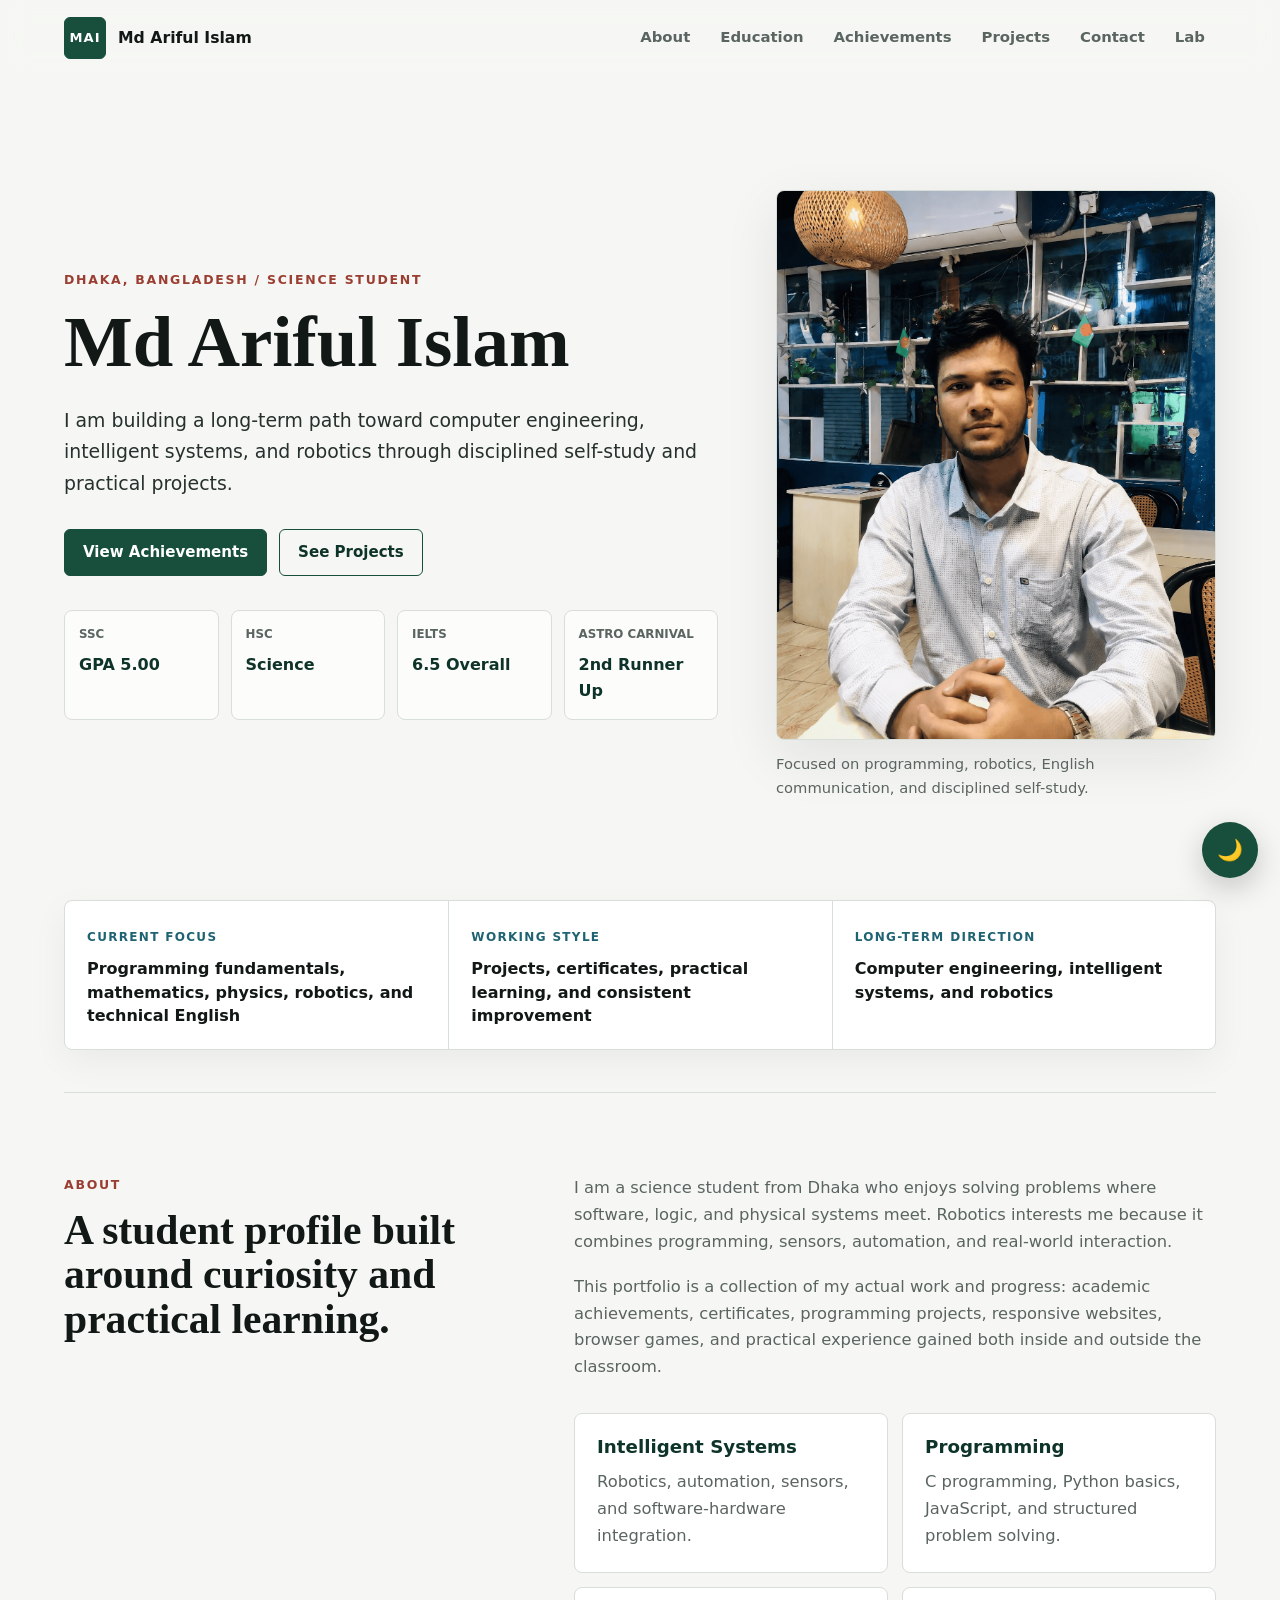
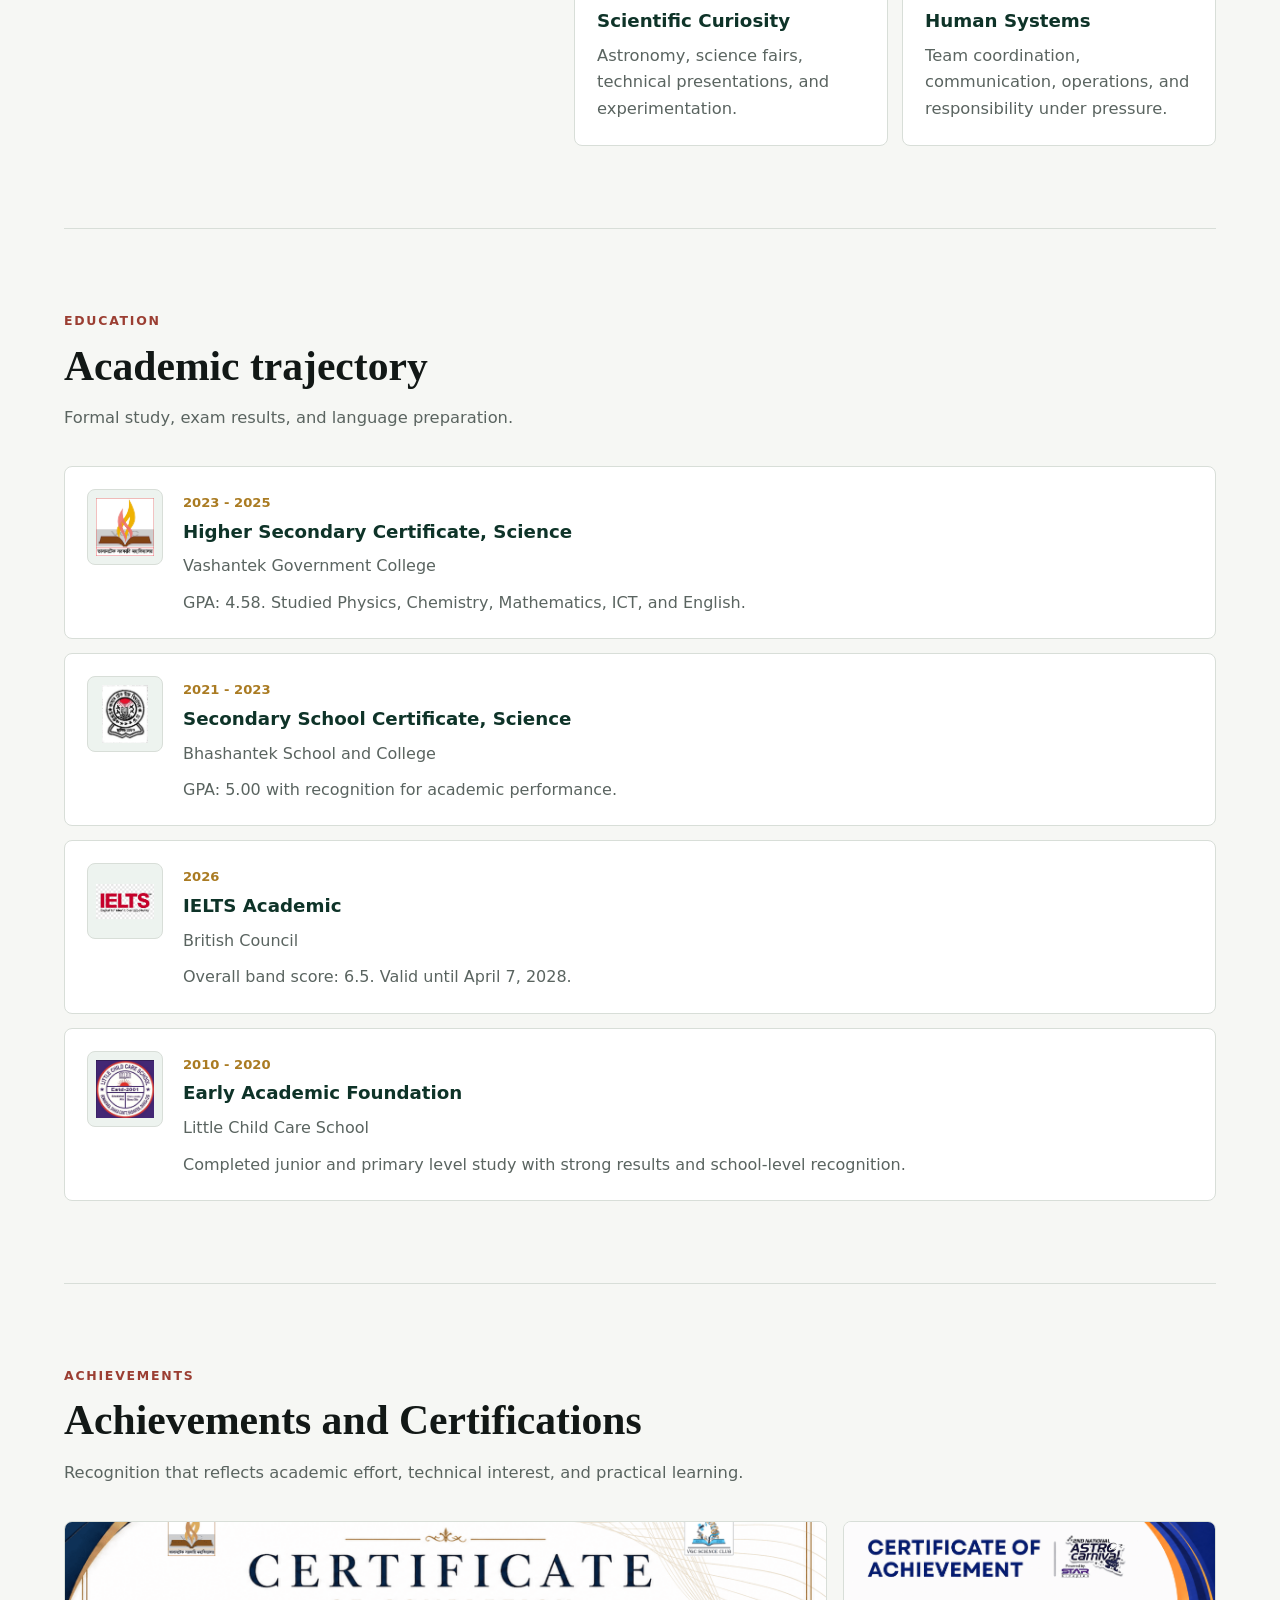
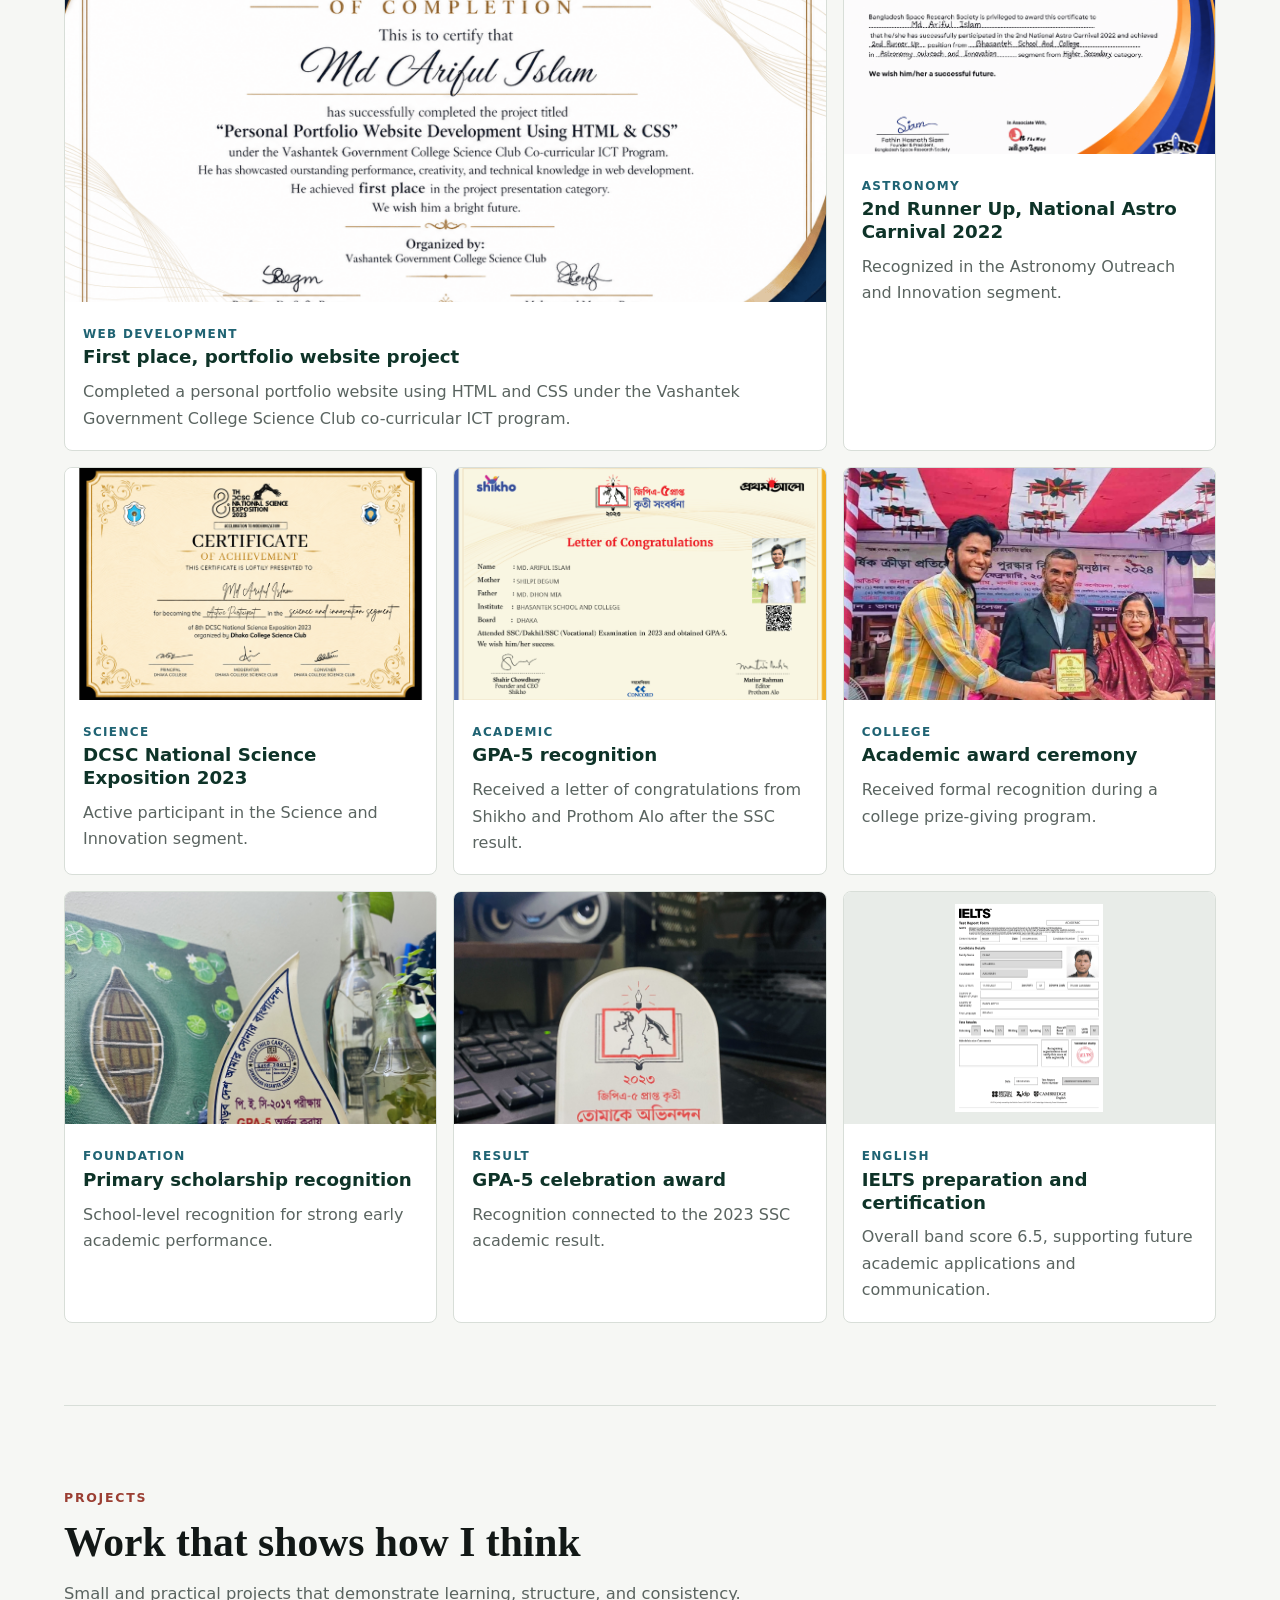
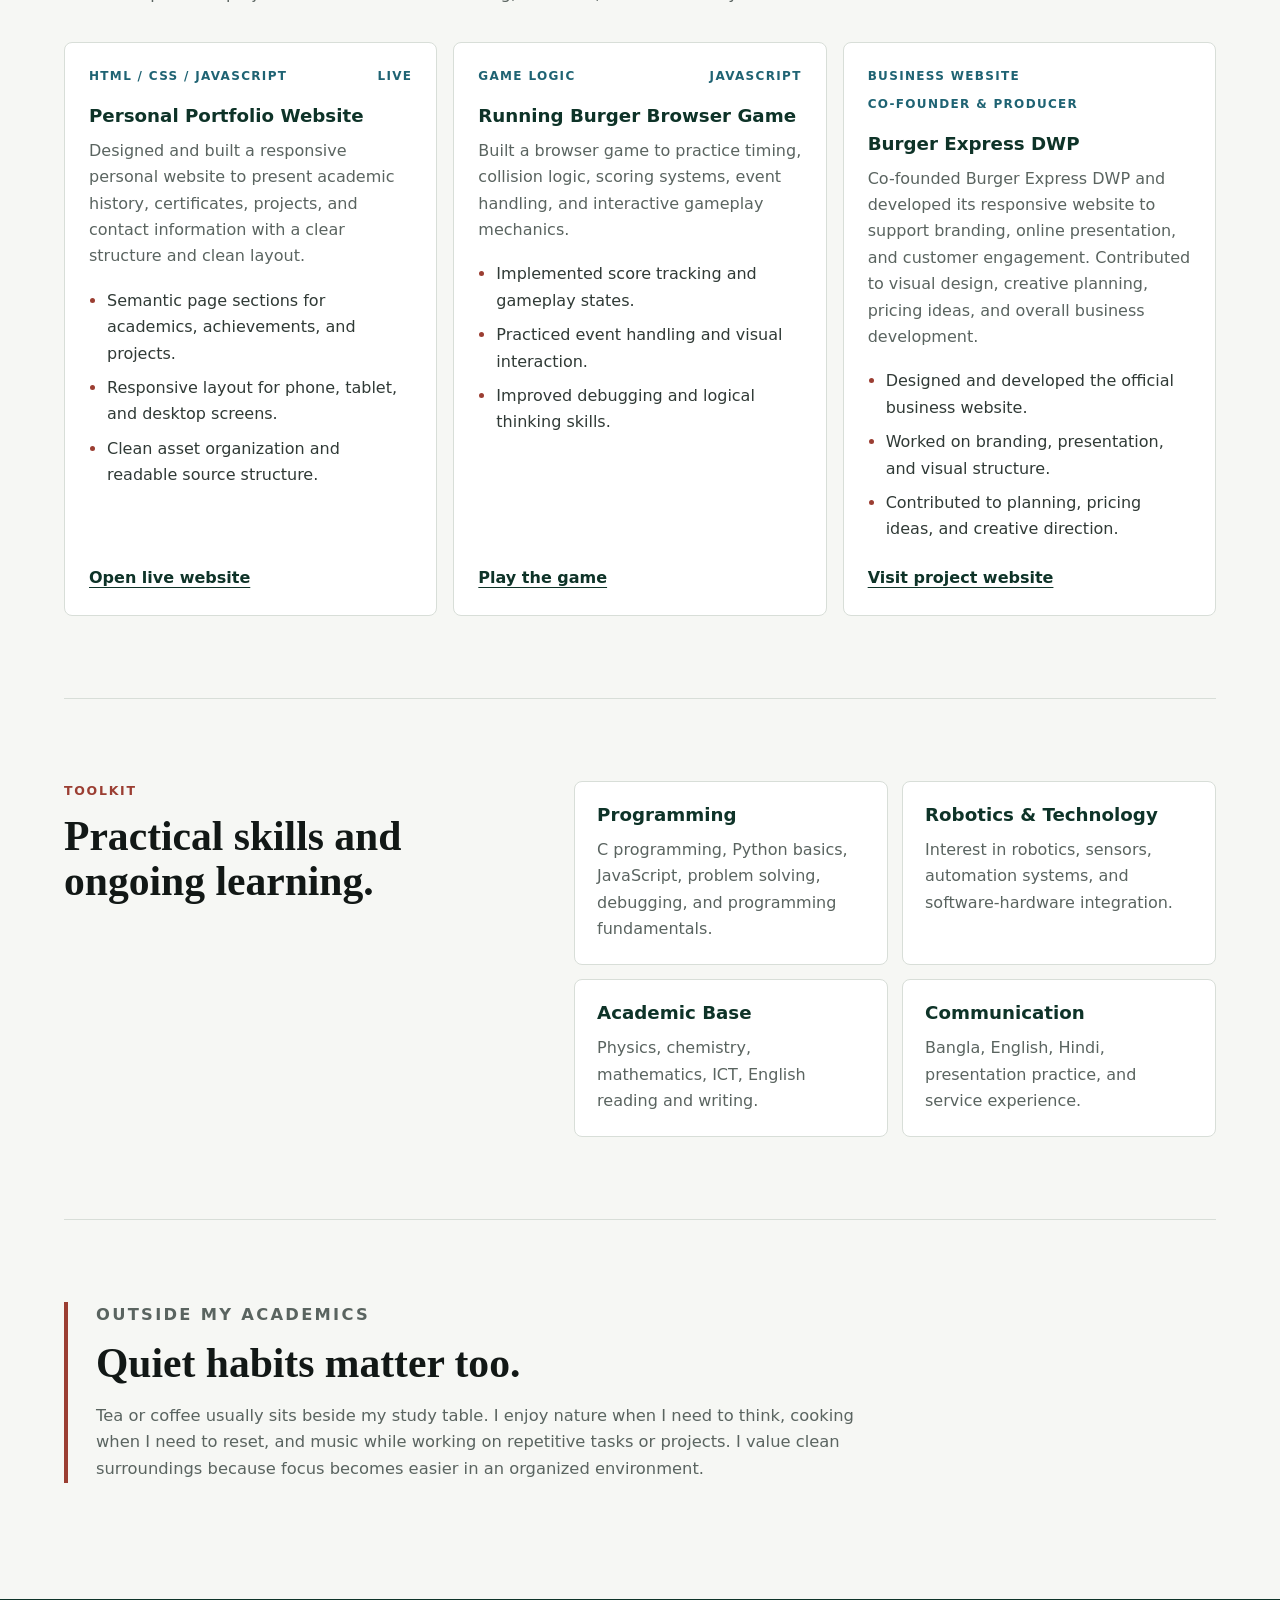
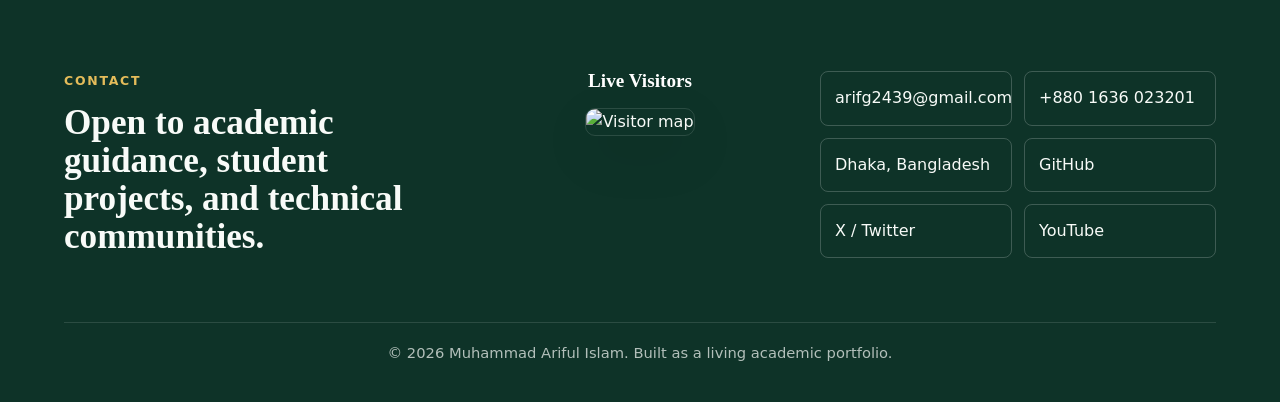
==== commit 3fa7699e: "Add files via upload" ====
--- a/index.html
+++ b/index.html
@@ -1,917 +1,482 @@
-<!DOCTYPE html>
-<html lang="en">
-<head>
-    <meta charset="UTF-8">
-    <meta name="viewport" content="width=device-width, initial-scale=1.0">
-    <title>Arif | Portfolio</title>
-
-    <!-- Google Font -->
-    <link href="https://fonts.googleapis.com/css2?family=Poppins:wght@300;400;600&display=swap" rel="stylesheet">
-    <link rel="stylesheet" href="https://cdnjs.cloudflare.com/ajax/libs/font-awesome/5.15.4/css/all.min.css">
-    <link rel="stylesheet" href="nav section for my web .css">
-        <link rel="stylesheet" href="front page.css">
-        <link rel="stylesheet" href="about.css">
-        <link rel="stylesheet" href="random facts.css">
-        <link rel="stylesheet" href="Education.css">
-        <link rel="stylesheet" href="skill.css">
-        <link rel="stylesheet" href="projects.css">
-        <link rel="stylesheet" href="Awards.css">
-        <link rel="stylesheet" href="contact & footer.css">
-        <link rel="stylesheet" href="fun.html">
-        <link rel="icon" href="favicon.ico" type="image/x-icon">
-
-<style>
-/* Mobile View */
-@media (max-width: 768px) {
-  body {
-    overflow-x: hidden;
-  }
-
-  .navbar {
-    padding: 10px 16px;
-    flex-direction: column;
-    gap: 12px;
-  }
-
-  .logo img {
-    height: 26px !important;
-  }
-
-  .nav-links {
-    width: 100%;
-    display: flex;
-    flex-wrap: wrap;
-    justify-content: center;
-    gap: 8px 12px;
-    padding: 0;
-  }
-
-  .nav-links li {
-    list-style: none;
-  }
-
-  .nav-links a {
-    font-size: 13px;
-    padding: 6px 8px;
-  }
-
-  .hero {
-    min-height: 100vh;
-    padding: 120px 18px 50px;
-    text-align: center;
-  }
-
-  .hero-bg {
-    width: 100%;
-    height: 100%;
-    object-fit: cover;
-  }
-
-  .hero-content {
-    width: 100%;
-    max-width: 100%;
-  }
-
-  #hey-text {
-    font-size: 32px;
-    line-height: 1.2;
-  }
-
-  #Welcome-text {
-    font-size: 18px;
-    line-height: 1.4;
-  }
-
-  #proverb-text {
-    font-size: 14px;
-    line-height: 1.7;
-  }
-
-  #about,
-  .random-facts,
-  #education,
-  #skills,
-  #achievements-section,
-  #projects,
-  #contact {
-    padding-left: 18px;
-    padding-right: 18px;
-  }
-
-  .about-layout,
-  .random-facts,
-  .footer-container {
-    flex-direction: column;
-    text-align: center;
-  }
-
-  .about-copy h1 {
-    font-size: 30px;
-  }
-
-  .about-copy h2,
-  .facts-intro,
-  .skills-header p,
-  .projects-header p,
-  .achievements-header p {
-    font-size: 15px;
-  }
-
-  .about-details,
-  .education-grid,
-  .skills-wrapper,
-  .achievements-grid,
-  .projects-container {
-    grid-template-columns: 1fr;
-  }
-
-  .about-image-wrap img,
-  .random-facts-image-wrap img {
-    width: 100%;
-    max-width: 320px;
-    height: auto;
-  }
-
-  .random-facts-content ul {
-    padding-left: 0;
-  }
-
-  .random-facts-content ul li {
-    font-size: 14px;
-    text-align: left;
-  }
-
-  .education-card,
-  .skill-box,
-  .achievement-card,
-  .project-card {
-    width: 100%;
-  }
-
-  .project-links {
-    flex-wrap: wrap;
-    justify-content: center;
-  }
-
-  .visitor-minimal img {
-    max-width: 100%;
-    height: auto;
-  }
-
-  .game-toggle,
-  .theme-toggle {
-    width: 44px;
-    height: 44px;
-    font-size: 20px;
-  }
-}
-</style>
-
-</head>
-
-<body>
-
-<header>
-    <nav class="navbar">
-            <div class="logo">
-                <img src="signature.png" alt="Signature" style="height: 30px;"> <!-- Your signature -->
-            </div>
-        <ul class="nav-links">
-            <li><a href="#home">Home</a></li>
-            <li><a href="#about">About</a></li>
-            <li><a href="#education">Education</a></li>
-            <li><a href="#skills">Skills</a></li>
-            <li><a href="#achievements-section">Achievements</a></li>
-            <li><a href="#projects">Projects</a></li>
-            <li><a href="#contact">Contact</a></li>
-            <li><a href="fun.html">Bored?</a></li>
-        </ul>
-    </nav>
-</header>
-<!-- Hero Section -->
-        <section id="home" class="hero">
-            <img src="ChatGPT Image May 4, 2026, 05_25_43 PM.png" alt="Your photo" class="hero-bg" />
-            <div class="hero-content">
-                <h1 id="hey-text">Hi, I'm<b id="Arif"> Arif</b>  👋</h1>
-                <h2 id="Welcome-text">Aspiring Computer, Software & Robotics Engineer</h2>
-                <h4 id="proverb-text"> I was reminded recently of the great quote from the American author,<b id="Arnold-name"> Arnold Glasow</b>,
-                    <br>who said: 
-                    <br>
-                    
-                    <p id="proverb-quote">
-                    </p>
-                </h4>  
-            </div>
-        </section>
-        <script>
-window.addEventListener("scroll", function () {
-  const navbar = document.querySelector(".navbar");
-  if (window.scrollY > 50) {
-    navbar.classList.add("scrolled");
-  } else {
-    navbar.classList.remove("scrolled");
-  }
-});
-
-const text = "'Success is simple. Do what's right, the right way, at the right time.'";
-const target = document.getElementById("proverb-quote");
-let i = 0;
-
-function typeEffect() {
-  if (i < text.length) {
-    target.innerHTML += text.charAt(i);
-    i++;
-    setTimeout(typeEffect, 40);
-  }
-}
-
-window.addEventListener("load", function () {
-  target.classList.add("typing-active");
-  typeEffect();
-});
-
-</script>
-
-
-<section id="about">
-    <div class="about-bg-shape about-shape-1"></div>
-    <div class="about-bg-shape about-shape-2"></div>
-
-    <div class="about-layout">
-        <div class="about-visual">
-            <div class="about-image-wrap">
-                <img src="photo for about.png" alt="Portrait of Muhammad Ariful Islam">
-                <div class="about-image-glow"></div>
-            </div>
-        </div>
-
-        <div class="about-copy">
-            <p class="about-kicker">About Me</p>
-            <h1>Muhammad Ariful Islam</h1>
-            <h2>Aspiring Computer, Software & Robotics Engineer</h2>
-
-            <p>
-               I enjoy exploring innovative ideas and solving real-world problems through technology. I continuously work on improving my programming and technical skills while exploring robotics, AI, and intelligent systems.
-
-                Beyond academics, I enjoy experimenting with new technologies and developing personal projects that combine software, hardware, sensors, and automation systems. I am curious, dedicated, and always eager to learn new things and take on challenges. My goal is to become a skilled engineer and contribute to innovative technologies that create a positive impact on society.
-
-            <div class="about-tags">
-                <span>beginner</span>
-                <span>Listener</span>
-                <span>Learner</span>
-            </div>
-
-            <div class="about-details">
-                <div class="about-detail">
-                    <span class="label">Blood</span>
-                    <span class="value">B<sup>+</sup></span>
-                </div>
-                <div class="about-detail">
-                    <span class="label">Citizen</span>
-                    <span class="value">Bangladesh</span>
-                </div>
-                <div class="about-detail">
-                    <span class="label">Address</span>
-                    <span class="value">1206, Vashantek, Dhaka, Bangladesh</span>
-                </div>
-                <div class="about-detail">
-                    <span class="label">Language</span>
-                    <span class="value">English, Bangla, Hindi</span>
-                </div>
-            </div>
-        </div>
-    </div>
-</section>
-
-
-<script>
-document.addEventListener("DOMContentLoaded", function () {
-    const aboutSection = document.querySelector("#about");
-
-    const aboutObserver = new IntersectionObserver((entries) => {
-        entries.forEach((entry) => {
-            if (entry.isIntersecting) {
-                aboutSection.classList.add("show");
-            }
-        });
-    }, {
-        threshold: 0.25
-    });
-
-    if (aboutSection) {
-        aboutObserver.observe(aboutSection);
-    }
-});
-</script>
-
-
-
-<section class="random-facts" id="random-facts">
-    <div class="facts-bg facts-bg-1"></div>
-    <div class="facts-bg facts-bg-2"></div>
-    <div class="facts-bg facts-bg-3"></div>
-
-    <div class="random-facts-content">
-        <p class="facts-kicker">Lifestyle Snapshot</p>
-        <h2>Random Facts</h2>
-        <p class="facts-intro">
-            Small details that reflect my personality, habits, mindset, and the lifestyle behind my work.
-        </p>
-
-        <ul>
-            <li>☕ I drink a lot of tea and coffee</li>
-            <li>🦥 Sleep like a sloth</li>
-            <li>🌿 Love to enjoy nature alone</li>
-            <li>🍳 I love to cook and eat</li>
-            <li>🚀 Always thinking about future goals and success</li>
-            <li>💸 Dream of a billionaire lifestyle</li>
-            <li>⚡ Get addicted to things fast</li>
-            <li>🎧 I enjoy music while working</li>
-            <li>🧼 I'm a bit of a clean freak</li>
-            <li>🤖 Interested in robotics and technology</li>
-            <li>🌙 Muhammad is my idol</li>
-        </ul>
-    </div>
-
-    <div class="random-facts-visual">
-        <div class="random-facts-image-wrap">
-            <img src="ChatGPT Image May 4, 2026, 05_22_58 PM.png" alt="Arif on screen">
-            <div class="random-facts-glow"></div>
-        </div>
-    </div>
-</section>
-<script>
-document.addEventListener("DOMContentLoaded", function () {
-    const randomFacts = document.querySelector(".random-facts");
-    const factItems = document.querySelectorAll(".random-facts-content ul li");
-
-    const observer = new IntersectionObserver((entries) => {
-        entries.forEach((entry) => {
-            if (entry.isIntersecting) {
-                randomFacts.classList.add("show");
-            }
-        });
-    }, {
-        threshold: 0.25
-    });
-
-    if (randomFacts) {
-        observer.observe(randomFacts);
-    }
-
-    factItems.forEach((item) => {
-        item.addEventListener("mousemove", (e) => {
-            const rect = item.getBoundingClientRect();
-            const x = e.clientX - rect.left;
-            const y = e.clientY - rect.top;
-
-            const centerX = rect.width / 2;
-            const centerY = rect.height / 2;
-
-            const moveX = (x - centerX) / 10;
-            const moveY = (y - centerY) / 10;
-
-            item.style.setProperty("--mx", `${x}px`);
-            item.style.setProperty("--my", `${y}px`);
-            item.style.transform = `translate(${moveX}px, ${moveY}px)`;
-        });
-
-        item.addEventListener("mouseleave", () => {
-            item.style.transform = "translate(0, 0)";
-            item.style.setProperty("--mx", "50%");
-            item.style.setProperty("--my", "50%");
-        });
-    });
-});
-</script>
-
-
-           <!-- Education Section -->
-<section id="education">
-    <div class="education-header">
-        <h1>Education</h1>
-    </div>
-
-    <div class="education-grid">
-        <div class="education-card">
-            <div class="edu-year">2023-2025</div>
-            <img src="Screenshot 2024-12-20 231536.png" alt="VGC Icon">
-            <h2>Higher Secondary Certificate (HSC) - 4.58</h2>
-            <h3>Vashantek Government College</h3>
-            <p>Studying core science subjects including Physics, Chemistry, ICT, Math, and English.</p>
-        </div>
-
-        <div class="education-card">
-            <div class="edu-year">2021-2023</div>
-            <img src="Screenshot 2024-12-20 231859.png" alt="BSC Icon">
-            <h2>Secondary School Certificate (SSC) - 5.00</h2>
-            <h3>Bhashantek School and College</h3>
-            <p>Graduated with distinction in Science and participated in school events and programs.</p>
-        </div>
-
-        <div class="education-card">
-            <div class="edu-year">2020</div>
-            <img src="Screenshot 2024-12-20 232710.png" alt="LCCS Icon">
-            <h2>Junior School Certificate (JSC) - 5.00</h2>
-            <h3>Little Child Care School</h3>
-            <p>Completed primary and junior education with strong academic performance and involvement in creative programs.</p>
-        </div>
-
-        <div class="education-card">
-            <div class="edu-year">2017</div>
-            <img src="Screenshot 2024-12-20 232710.png" alt="LCCS Icon">
-            <h2>Primary Scholarship Examination (PSE) - 5.00</h2>
-            <h3>Little Child Care School</h3>
-            <p>Completed PEC with strong results, balancing academic excellence with a passion for creative arts and school-level competitions.</p>
-        </div>
-
-        <div class="education-card">
-            <div class="edu-year">2026</div>
-            <img src="images (1).png" alt="British Council Icon">
-            <h2>International English Language Testing System</h2>
-            <h3>British Council</h3>
-            <p><strong>Overall:</strong> 6.5</p>
-            <p><strong>Validity:</strong> 7th April, 2028</p>
-        </div>
-    </div>
-</section>
-<script>
-document.addEventListener("DOMContentLoaded", function () {
-    const educationSection = document.querySelector("#education");
-
-    const observer = new IntersectionObserver((entries) => {
-        entries.forEach((entry) => {
-            if (entry.isIntersecting) {
-                educationSection.classList.add("show");
-            }
-        });
-    }, {
-        threshold: 0.2
-    });
-
-    if (educationSection) {
-        observer.observe(educationSection);
-    }
-});
-</script>
-
-<!-- Skills Section -->
-<section id="skills" class="skills-section">
-    <div class="skills-header">
-        <h2>Professional Skills</h2>
-        <p>Strengths that define how I work, build, lead, and grow.</p>
-    </div>
-
-    <div class="skills-wrapper">
-        <div class="skill-box" data-width="80%">
-            <div class="skill-top">
-                <div class="skill-icon">L</div>
-                <div class="skill-badge">80%</div>
-            </div>
-            <h3>Leadership</h3>
-            <p>Leading people with confidence, planning, and responsibility.</p>
-            <div class="skill-track">
-                <div class="skill-fill blue"></div>
-            </div>
-        </div>
-
-        <div class="skill-box" data-width="70%">
-            <div class="skill-top">
-                <div class="skill-icon">P</div>
-                <div class="skill-badge">70%</div>
-            </div>
-            <h3>Problem Solving</h3>
-            <p>Breaking down challenges and finding practical smart solutions.</p>
-            <div class="skill-track">
-                <div class="skill-fill red"></div>
-            </div>
-        </div>
-
-        <div class="skill-box" data-width="50%">
-            <div class="skill-top">
-                <div class="skill-icon">R</div>
-                <div class="skill-badge">50%</div>
-            </div>
-            <h3>Robotics</h3>
-            <p>Passionate about combining hardware, sensors, and software logic.</p>
-            <div class="skill-track">
-                <div class="skill-fill orange"></div>
-            </div>
-        </div>
-
-        <div class="skill-box" data-width="90%">
-            <div class="skill-top">
-                <div class="skill-icon">E</div>
-                <div class="skill-badge">90%</div>
-            </div>
-            <h3>Entrepreneurship</h3>
-            <p>Building ideas, managing risk, and turning plans into real work.</p>
-            <div class="skill-track">
-                <div class="skill-fill green"></div>
-            </div>
-        </div>
-
-        <div class="skill-box" data-width="60%">
-            <div class="skill-top">
-                <div class="skill-icon">S</div>
-                <div class="skill-badge">60%</div>
-            </div>
-            <h3>Public Speaking</h3>
-            <p>Communicating ideas clearly and confidently in front of others.</p>
-            <div class="skill-track">
-                <div class="skill-fill pink"></div>
-            </div>
-        </div>
-    </div>
-</section>
-<script>
-document.addEventListener("DOMContentLoaded", function () {
-    const skillsSection = document.querySelector("#skills");
-    const skillBoxes = document.querySelectorAll(".skill-box");
-
-    const observer = new IntersectionObserver((entries) => {
-        entries.forEach((entry) => {
-            if (entry.isIntersecting) {
-                skillsSection.classList.add("show");
-
-                skillBoxes.forEach((box) => {
-                    const fill = box.querySelector(".skill-fill");
-                    const width = box.getAttribute("data-width");
-                    if (fill) {
-                        fill.style.width = width;
-                    }
-                });
-            }
-        });
-    }, {
-        threshold: 0.25
-    });
-
-    if (skillsSection) {
-        observer.observe(skillsSection);
-    }
-});
-</script>
-
-<section id="achievements-section">
-    <div class="achievements-header">
-        <h2>Achievements</h2>
-        <p>Milestones, recognition, and moments that shaped my journey.</p>
-    </div>
-
-    <div class="achievements-grid">
-        <div class="achievement-card">
-            <div class="achievement-image">
-                <img src="IMG_2852.JPG.jpeg" alt="Academic excellence award">
-            </div>
-            <div class="achievement-content">
-                <span class="achievement-tag">Academic Excellence</span>
-                <p>Awarded first place in school for outstanding academic excellence.</p>
-            </div>
-        </div>
-
-        <div class="achievement-card">
-            <div class="achievement-image">
-                <img src="Co-curricular certificates .png" alt="Academic excellence recognition">
-            </div>
-            <div class="achievement-content">
-                <span class="achievement-tag">ICT Project</span>
-                <p>Built and presented a responsive personal portfolio website using HTML and CSS.</p>
-            </div>
-        </div>
-
-        <div class="achievement-card">
-            <div class="achievement-image">
-                <img src="Shikho certificate .png" alt="Shikho certificate">
-            </div>
-            <div class="achievement-content">
-                <span class="achievement-tag">Recognition</span>
-                <p>Received a letter of congratulations from Shikho and Prothom Alo.</p>
-            </div>
-        </div>
-
-        <div class="achievement-card">
-            <div class="achievement-image">
-                <img src="Astronomy and innovation certigicate.png" alt="Astro Carnival Certificate">
-            </div>
-            <div class="achievement-content">
-                <span class="achievement-tag">Astronomy Award</span>
-                <p>2nd Runner Up at 2nd National Astro Carnival 2022.</p>
-            </div>
-        </div>
-
-        <div class="achievement-card">
-            <div class="achievement-image">
-                <img src="IMG_2822.JPG" alt="GPA achievement">
-            </div>
-            <div class="achievement-content">
-                <span class="achievement-tag">Academic Excellence</span>
-                <p>Achieved a remarkable GPA at Bhashantek School and College.</p>
-            </div>
-        </div>
-
-        <div class="achievement-card">
-            <div class="achievement-image">
-                <img src="IMG-20230428-WA0066.jpg" alt="Tutoring activity">
-            </div>
-            <div class="achievement-content">
-                <span class="achievement-tag">Community Work</span>
-                <p>Volunteered as an academic tutor to support children in learning.</p>
-            </div>
-        </div>
-
-        <div class="achievement-card">
-            <div class="achievement-image">
-                <img src="science_innovation_certificate.png" alt="Science and Innovation Certificate">
-            </div>
-            <div class="achievement-content">
-                <span class="achievement-tag">Science & Innovation</span>
-                <p>Active Participant in Science and Innovation, DCSC 2023.</p>
-            </div>
-        </div>
-
-        <div class="achievement-card">
-            <div class="achievement-image">
-                <img src="Screenshot 2026-04-12 071510.png" alt="English proficiency certificate">
-            </div>
-            <div class="achievement-content">
-                <span class="achievement-tag">Certification</span>
-                <p>Earned an English proficiency certificate from the British Council.</p>
-            </div>
-        </div>
-
-        <div class="achievement-card">
-            <div class="achievement-image">
-                <img src="IMG_2850.JPG.jpeg" alt="Academic excellence recognition">
-            </div>
-            <div class="achievement-content">
-                <span class="achievement-tag">Honor</span>
-                <p>Honored by Shikho for continued academic excellence and dedication.</p>
-            </div>
-        </div>
-    </div>
-</section>
-<script>
-document.addEventListener("DOMContentLoaded", function () {
-    const achievementsSection = document.querySelector("#achievements-section");
-
-    const observer = new IntersectionObserver((entries) => {
-        entries.forEach((entry) => {
-            if (entry.isIntersecting) {
-                achievementsSection.classList.add("show");
-            }
-        });
-    }, {
-        threshold: 0.2
-    });
-
-    if (achievementsSection) {
-        observer.observe(achievementsSection);
-    }
-});
-</script>
-
-
-<!-- Projects Section -->
-<section id="projects">
-    <div class="projects-header">
-        <h2 class="section-title">Projects</h2>
-        <p>Selected works that reflect my creativity, problem-solving, and entrepreneurial mindset.</p>
-    </div>
-
-    <div class="projects-container">
-
-        <div class="project-card">
-            <div class="project-top">
-                <span class="project-badge">Web Project</span>
-            </div>
-
-            <h3>Personal Portfolio Website</h3>
-
-            <p>
-                I designed and developed a personal portfolio website to showcase my academic background, skills, and projects. It was built using <strong>HTML, CSS, and JavaScript</strong>, with the help of <strong>artificial intelligence</strong> to make tasks easier, improve workflow efficiency, and support my work in different areas of development.
-            </p>
-
-            <ul>
-                <li>Structured a clean and modern layout</li>
-                <li>Built with HTML, CSS, and JavaScript</li>
-                <li>Used artificial intelligence to simplify tasks and improve productivity</li>
-                <li>Focused on user-friendly navigation and better presentation</li>
-            </ul>
-
-            <div class="project-links">
-                <a href="https://tachyonarif.github.io/Arif-s-protfolio/" target="_blank">Live Website</a>
-            </div>
-        </div>
-        <div class="project-card">
-            <div class="project-top">
-                <span class="project-badge">Running Burger Game</span>
-            </div>
-
-            <h3>Browser Based Game</h3>
-
-            <p>
-                I developed an interactive burger-catching browser game using HTML, CSS, and JavaScript. The project focused on gameplay mechanics, score tracking, and user interaction while improving my frontend development and problem-solving skills.
-            </p>
-
-            <ul>
-                <li>Designed interactive gameplay mechanics</li>
-                <li>Implemented score tracking system</li>
-                <li>Built using HTML, CSS, and JavaScript</li>
-                <li>Improved logical thinking and creativity through development</li>
-                <li>Focused on user engagement and simple controls</li>
-            </ul>
-
-            <div class="project-links">
-                <a href="https://tachyonarif.github.io/Running-burger/" target="_blank">Play Game</a>
-            </div>
-        </div>
-
-        <div class="project-card">
-            <div class="project-top">
-                <span class="project-badge">Business Experience</span>
-            </div>
-
-            <h3>Assistant Manager – Burger Express DWP.</h3>
-
-            <p>
-                I worked at Burger Express DWP. as an <strong>Assistant Manager</strong>, where I gained hands-on experience in restaurant operations, customer service, food preparation, and team coordination. This experience helped me develop leadership, communication, problem-solving, and business management skills in a real working environment.
-            </p>
-
-            <ul>
-                <li>Assisted with daily restaurant operations and workflow</li>
-                <li>Coordinated staff activities and customer service</li>
-                <li>Managed food preparation and hygiene standards</li>
-                <li>Helped process online orders and delivery coordination</li>
-                <li>Improved teamwork, communication, and decision-making skills</li>
-            </ul>
-
-            <div class="project-links">
-                <a href="https://www.facebook.com/burger.exs" target="_blank">Facebook</a>
-                <a href="https://www.foodpanda.com.bd/restaurant/urnm/burger-express-dwp" target="_blank">Foodpanda</a>
-            </div>
-        </div>
-
-    </div>
-</section>
-
-<script>
-document.addEventListener("DOMContentLoaded", function () {
-    const projectsSection = document.querySelector("#projects");
-
-    const observer = new IntersectionObserver((entries) => {
-        entries.forEach((entry) => {
-            if (entry.isIntersecting) {
-                projectsSection.classList.add("show");
-            }
-        });
-    }, {
-        threshold: 0.2
-    });
-
-    if (projectsSection) {
-        observer.observe(projectsSection);
-    }
-});
-</script>
-
-</section>
-<!-- Contact Section -->
-<section id="contact">
-    <footer class="footer">
-        <div class="footer-container">
-
-            <!-- LEFT SIDE -->
-            <div class="footer-left">
-                <h3>Contact Info</h3>
-                <p>📞 Phone: +880 1636023201</p>
-                <p>📧 Email: arifg2439@gmail.com</p>
-                <p>📍 Location: Dhaka, Bangladesh</p>
-            </div>
-
-            <!-- CENTER -->
-<section class="visitor-minimal">
-    <h2>Live Visitors</h2>
-    <a href="https://mapmyvisitors.com/web/1c3u9" title="Visit tracker" target="_blank">
-        <img src="https://mapmyvisitors.com/map.png?cl=69b270&w=a&t=tt&d=ukUElTIOWCC-nCSZMEky-Ht7zxIQUq2E6r60ZkQ05Bs&co=ffffff&ct=808080" alt="Visitor map">
-    </a>
-</section>
-
-
-
-            <!-- RIGHT SIDE -->
-            <div class="footer-right">
-                <h3>Follow Me</h3>
-                <div class="footer-social">
-                    <a href="https://www.facebook.com/mai2006.mai" target="_blank">
-                        <i class="fab fa-facebook-f"></i>
-                    </a>
-
-                    <a href="https://www.youtube.com/@mdai2006" target="_blank">
-                        <i class="fab fa-youtube"></i>
-                    </a>
-
-                    <a href="https://www.instagram.com/tachyonarif/" target="_blank">
-                        <i class="fab fa-instagram"></i>
-                    </a>
-
-                    <a href="https://github.com/tachyonarif" target="_blank">
-                        <i class="fab fa-github"></i>
-                    </a>
-
-                    <a href="https://www.linkedin.com/in/yourprofile" target="_blank">
-                        <i class="fab fa-linkedin"></i>
-                    </a>
-                </div>
-            </div>
-
-        </div>
-
-        <div class="footer-bottom">
-            <p>© 2026 All Rights Reserved | Made with ❤️ by <span>Ariful Islam</span></p>
-        </div>
-    </footer>
-</section>
-<!-- GAME BUTTON -->
-<a href="fun.html" class="game-toggle" title="Play Games">
-    🎮
-</a>
-
-<!-- THEME TOGGLE -->
-<button id="theme-toggle" class="theme-toggle">🌙</button>
-<audio id="theme-sound" preload="auto">
-    <source src="dragon-studio-light-switch-on-382714.mp3" type="audio/mpeg">
-</audio>
-
-
-<script>
-document.addEventListener("DOMContentLoaded", function () {
-    const toggleBtn = document.getElementById("theme-toggle");
-    const body = document.body;
-    const themeSound = document.getElementById("theme-sound");
-
-    if (localStorage.getItem("theme") === "dark") {
-        body.classList.add("dark-theme");
-        toggleBtn.textContent = "☀️";
-    } else {
-        toggleBtn.textContent = "🌙";
-    }
-
-    toggleBtn.addEventListener("click", function () {
-        themeSound.currentTime = 0;
-        themeSound.play();
-
-        body.classList.toggle("dark-theme");
-
-        if (body.classList.contains("dark-theme")) {
-            localStorage.setItem("theme", "dark");
-            toggleBtn.textContent = "☀️";
-        } else {
-            localStorage.setItem("theme", "light");
-            toggleBtn.textContent = "🌙";
-        }
-    });
-});
-</script>
-<!-- JAVASCRIPT -->
-<script>
-const section = document.querySelector('.skills-section');
-
-window.addEventListener('scroll', () => {
-    const rect = section.getBoundingClientRect();
-
-    if (rect.top < window.innerHeight && rect.bottom > 0) {
-        section.classList.remove("active"); 
-        void section.offsetWidth; // reset animation
-        section.classList.add("active");
-
-        document.querySelectorAll(".progress-fill").forEach(bar => {
-            let width = bar.style.width;
-            bar.style.height = width;
-        });
-    }
-});
-const items = document.querySelectorAll('.random-facts-content ul li');
-
-const observer = new IntersectionObserver(entries => {
-    entries.forEach(entry => {
-        if(entry.isIntersecting){
-            entry.target.classList.add('show');
-        }
-    });
-}, {
-    threshold: 0.2
-});
-
-items.forEach(item => {
-    observer.observe(item);
-});
-</script>
-<script>
-  AOS.init({
-    duration: 1000, // animation duration
-    once: true,     // only animate once when scrolling
-  });
-</script>
-</body>
-</html>
+<!DOCTYPE html>
+<html lang="en">
+<head>
+  <meta charset="UTF-8">
+  <meta name="viewport" content="width=device-width, initial-scale=1.0">
+  <meta name="description" content="Personal academic portfolio of Md Ariful Islam, a science student in Dhaka focused on software, robotics, and intelligent systems.">
+  <title>Md Ariful Islam</title>
+  <link rel="icon" href="favicon.ico" type="image/x-icon">
+  <link rel="stylesheet" href="styles.css">
+  <script>
+    document.documentElement.classList.add("js");
+  </script>
+</head>
+<body>
+  <header class="site-header">
+    <a class="brand" href="#home" aria-label="Md Ariful Islam home">
+      <span class="brand-mark">MAI</span>
+      <span class="brand-text">Md Ariful Islam</span>
+    </a>
+
+    <button class="nav-toggle" type="button" aria-expanded="false" aria-controls="site-nav">
+      Menu
+    </button>
+
+    <nav class="site-nav" id="site-nav" aria-label="Primary navigation">
+      <a href="#about">About</a>
+      <a href="#education">Education</a>
+      <a href="#achievements">Achievements</a>
+      <a href="#projects">Projects</a>
+      <a href="#contact">Contact</a>
+      <a href="fun.html">Lab</a>
+    </nav>
+  </header>
+
+  <button id="theme-toggle" class="theme-toggle">🌙</button>
+
+  <audio id="theme-sound" preload="auto">
+    <source src="dragon-studio-light-switch-on-382714.mp3" type="audio/mpeg">
+  </audio>
+
+  <main id="home">
+    <section class="hero section-reveal">
+      <div class="hero-copy">
+        <p class="eyebrow">Dhaka, Bangladesh / Science Student</p>
+        <h1>Md Ariful Islam</h1>
+        <p class="hero-lead">
+          I am building a long-term path toward computer engineering, intelligent systems, and robotics through disciplined self-study and practical projects.
+        </p>
+
+        <div class="hero-actions" aria-label="Main actions">
+          <a class="button primary" href="#achievements">View Achievements</a>
+          <a class="button secondary" href="#projects">See Projects</a>
+        </div>
+
+        <dl class="hero-metrics" aria-label="Academic highlights">
+          <div>
+            <dt>SSC</dt>
+            <dd>GPA 5.00</dd>
+          </div>
+          <div>
+            <dt>HSC</dt>
+            <dd>Science</dd>
+          </div>
+          <div>
+            <dt>IELTS</dt>
+            <dd>6.5 Overall</dd>
+          </div>
+          <div>
+            <dt>Astro Carnival</dt>
+            <dd>2nd Runner Up</dd>
+          </div>
+        </dl>
+      </div>
+
+      <figure class="hero-portrait">
+        <img src="arif-profile-portrait.png" alt="Portrait of Muhammad Ariful Islam" fetchpriority="high">
+        <figcaption>
+          Focused on programming, robotics, English communication, and disciplined self-study.
+        </figcaption>
+      </figure>
+    </section>
+
+    <section class="proof-strip section-reveal" aria-label="Current academic focus">
+      <div>
+        <span>Current Focus</span>
+        <strong>Programming fundamentals, mathematics, physics, robotics, and technical English</strong>
+      </div>
+      <div>
+        <span>Working Style</span>
+        <strong>Projects, certificates, practical learning, and consistent improvement</strong>
+      </div>
+      <div>
+        <span>Long-Term Direction</span>
+        <strong>Computer engineering, intelligent systems, and robotics</strong>
+      </div>
+    </section>
+
+    <section class="content-section split-section section-reveal" id="about">
+      <div class="section-heading">
+        <p class="eyebrow">About</p>
+        <h2>A student profile built around curiosity and practical learning.</h2>
+      </div>
+
+      <div class="section-body">
+        <p>
+          I am a science student from Dhaka who enjoys solving problems where software, logic, and physical systems meet. Robotics interests me because it combines programming, sensors, automation, and real-world interaction.
+        </p>
+        <p>
+          This portfolio is a collection of my actual work and progress: academic achievements, certificates, programming projects, responsive websites, browser games, and practical experience gained both inside and outside the classroom.
+        </p>
+
+        <div class="interest-grid" aria-label="Study interests">
+          <article>
+            <h3>Intelligent Systems</h3>
+            <p>Robotics, automation, sensors, and software-hardware integration.</p>
+          </article>
+          <article>
+            <h3>Programming</h3>
+            <p>C programming, Python basics, JavaScript, and structured problem solving.</p>
+          </article>
+          <article>
+            <h3>Scientific Curiosity</h3>
+            <p>Astronomy, science fairs, technical presentations, and experimentation.</p>
+          </article>
+          <article>
+            <h3>Human Systems</h3>
+            <p>Team coordination, communication, operations, and responsibility under pressure.</p>
+          </article>
+        </div>
+      </div>
+    </section>
+
+    <section class="content-section section-reveal" id="education">
+      <div class="section-heading compact">
+        <p class="eyebrow">Education</p>
+        <h2>Academic trajectory</h2>
+        <p>Formal study, exam results, and language preparation.</p>
+      </div>
+
+      <div class="timeline">
+        <article class="timeline-item">
+          <img src="vashantek-government-college-logo.png" alt="Vashantek Government College logo">
+          <div>
+            <time>2023 - 2025</time>
+            <h3>Higher Secondary Certificate, Science</h3>
+            <p>Vashantek Government College</p>
+            <p>GPA: 4.58. Studied Physics, Chemistry, Mathematics, ICT, and English.</p>
+          </div>
+        </article>
+
+        <article class="timeline-item">
+          <img src="bhashantek-school-college-logo.png" alt="Bhashantek School and College logo">
+          <div>
+            <time>2021 - 2023</time>
+            <h3>Secondary School Certificate, Science</h3>
+            <p>Bhashantek School and College</p>
+            <p>GPA: 5.00 with recognition for academic performance.</p>
+          </div>
+        </article>
+
+        <article class="timeline-item">
+          <img src="british-council-logo.png" alt="British Council logo">
+          <div>
+            <time>2026</time>
+            <h3>IELTS Academic</h3>
+            <p>British Council</p>
+            <p>Overall band score: 6.5. Valid until April 7, 2028.</p>
+          </div>
+        </article>
+
+        <article class="timeline-item">
+          <img src="little-child-care-school-logo.png" alt="Little Child Care School logo">
+          <div>
+            <time>2010 - 2020</time>
+            <h3>Early Academic Foundation</h3>
+            <p>Little Child Care School</p>
+            <p>Completed junior and primary level study with strong results and school-level recognition.</p>
+          </div>
+        </article>
+      </div>
+    </section>
+
+    <section class="content-section section-reveal" id="achievements">
+      <div class="section-heading compact">
+        <p class="eyebrow">Achievements</p>
+        <h2>Achievements and Certifications</h2>
+        <p>Recognition that reflects academic effort, technical interest, and practical learning.</p>
+      </div>
+
+      <div class="evidence-grid">
+        <article class="evidence-card feature-card">
+          <a href="portfolio-project-certificate.png" target="_blank" rel="noreferrer">
+            <img src="portfolio-project-certificate.png" alt="Certificate for portfolio website development project">
+          </a>
+          <div>
+            <span>Web Development</span>
+            <h3>First place, portfolio website project</h3>
+            <p>Completed a personal portfolio website using HTML and CSS under the Vashantek Government College Science Club co-curricular ICT program.</p>
+          </div>
+        </article>
+
+        <article class="evidence-card">
+          <a href="astro-carnival-achievement-2022.png" target="_blank" rel="noreferrer">
+            <img src="astro-carnival-achievement-2022.png" alt="Astro Carnival achievement certificate">
+          </a>
+          <div>
+            <span>Astronomy</span>
+            <h3>2nd Runner Up, National Astro Carnival 2022</h3>
+            <p>Recognized in the Astronomy Outreach and Innovation segment.</p>
+          </div>
+        </article>
+
+        <article class="evidence-card">
+          <a href="science-innovation-exposition-2023.png" target="_blank" rel="noreferrer">
+            <img src="science-innovation-exposition-2023.png" alt="Science and innovation exposition certificate">
+          </a>
+          <div>
+            <span>Science</span>
+            <h3>DCSC National Science Exposition 2023</h3>
+            <p>Active participant in the Science and Innovation segment.</p>
+          </div>
+        </article>
+
+        <article class="evidence-card">
+          <a href="shikho-congratulations-certificate-2023.png" target="_blank" rel="noreferrer">
+            <img src="shikho-congratulations-certificate-2023.png" alt="Shikho and Prothom Alo congratulations certificate">
+          </a>
+          <div>
+            <span>Academic</span>
+            <h3>GPA-5 recognition</h3>
+            <p>Received a letter of congratulations from Shikho and Prothom Alo after the SSC result.</p>
+          </div>
+        </article>
+
+        <article class="evidence-card">
+          <a href="college-award-ceremony-2024.jpg" target="_blank" rel="noreferrer">
+            <img src="college-award-ceremony-2024.jpg" alt="Academic award ceremony at college">
+          </a>
+          <div>
+            <span>College</span>
+            <h3>Academic award ceremony</h3>
+            <p>Received formal recognition during a college prize-giving program.</p>
+          </div>
+        </article>
+
+        <article class="evidence-card">
+          <a href="primary-scholarship-trophy-2017.jpeg" target="_blank" rel="noreferrer">
+            <img src="primary-scholarship-trophy-2017.jpeg" alt="Primary scholarship trophy from Little Child Care School">
+          </a>
+          <div>
+            <span>Foundation</span>
+            <h3>Primary scholarship recognition</h3>
+            <p>School-level recognition for strong early academic performance.</p>
+          </div>
+        </article>
+
+        <article class="evidence-card">
+          <a href="shikho-gpa5-recognition-trophy-2023.jpeg" target="_blank" rel="noreferrer">
+            <img src="shikho-gpa5-recognition-trophy-2023.jpeg" alt="Shikho GPA-5 recognition trophy">
+          </a>
+          <div>
+            <span>Result</span>
+            <h3>GPA-5 celebration award</h3>
+            <p>Recognition connected to the 2023 SSC academic result.</p>
+          </div>
+        </article>
+
+        <article class="evidence-card">
+          <a href="british-council-ielts-certificate-2026.png" target="_blank" rel="noreferrer">
+            <img src="british-council-ielts-certificate-2026.png" alt="British Council IELTS certificate">
+          </a>
+          <div>
+            <span>English</span>
+            <h3>IELTS preparation and certification</h3>
+            <p>Overall band score 6.5, supporting future academic applications and communication.</p>
+          </div>
+        </article>
+      </div>
+    </section>
+
+    <section class="content-section section-reveal" id="projects">
+      <div class="section-heading compact">
+        <p class="eyebrow">Projects</p>
+        <h2>Work that shows how I think</h2>
+        <p>Small and practical projects that demonstrate learning, structure, and consistency.</p>
+      </div>
+
+      <div class="project-list">
+        <article class="project-card">
+          <div class="project-meta">
+            <span>HTML / CSS / JavaScript</span>
+            <span>Live</span>
+          </div>
+          <h3>Personal Portfolio Website</h3>
+          <p>
+            Designed and built a responsive personal website to present academic history, certificates, projects, and contact information with a clear structure and clean layout.
+          </p>
+          <ul>
+            <li>Semantic page sections for academics, achievements, and projects.</li>
+            <li>Responsive layout for phone, tablet, and desktop screens.</li>
+            <li>Clean asset organization and readable source structure.</li>
+          </ul>
+          <a class="text-link" href="https://tachyonarif.github.io/Arif-s-protfolio/" target="_blank" rel="noreferrer">Open live website</a>
+        </article>
+
+        <article class="project-card">
+          <div class="project-meta">
+            <span>Game Logic</span>
+            <span>JavaScript</span>
+          </div>
+          <h3>Running Burger Browser Game</h3>
+          <p>
+            Built a browser game to practice timing, collision logic, scoring systems, event handling, and interactive gameplay mechanics.
+          </p>
+          <ul>
+            <li>Implemented score tracking and gameplay states.</li>
+            <li>Practiced event handling and visual interaction.</li>
+            <li>Improved debugging and logical thinking skills.</li>
+          </ul>
+          <a class="text-link" href="https://tachyonarif.github.io/Running-burger/" target="_blank" rel="noreferrer">Play the game</a>
+        </article>
+
+        <article class="project-card">
+          <div class="project-meta">
+            <span>Business Website</span>
+            <span>Co-Founder & Producer</span>
+          </div>
+          <h3>Burger Express DWP</h3>
+          <p>
+            Co-founded Burger Express DWP and developed its responsive website to support branding, online presentation, and customer engagement. Contributed to visual design, creative planning, pricing ideas, and overall business development.
+          </p>
+          <ul>
+            <li>Designed and developed the official business website.</li>
+            <li>Worked on branding, presentation, and visual structure.</li>
+            <li>Contributed to planning, pricing ideas, and creative direction.</li>
+          </ul>
+          <div class="project-links">
+            <a class="text-link" href="https://tachyonarif.github.io/Burger-Express-DWP./" target="_blank" rel="noreferrer">
+              Visit project website
+            </a>
+          </div>
+        </article>
+      </div>
+    </section>
+
+    <section class="content-section split-section section-reveal" id="toolkit">
+      <div class="section-heading">
+        <p class="eyebrow">Toolkit</p>
+        <h2>Practical skills and ongoing learning.</h2>
+      </div>
+
+      <div class="toolkit-list">
+        <article>
+          <h3>Programming</h3>
+          <p>C programming, Python basics, JavaScript, problem solving, debugging, and programming fundamentals.</p>
+        </article>
+
+        <article>
+          <h3>Robotics & Technology</h3>
+          <p>Interest in robotics, sensors, automation systems, and software-hardware integration.</p>
+        </article>
+
+        <article>
+          <h3>Academic Base</h3>
+          <p>Physics, chemistry, mathematics, ICT, English reading and writing.</p>
+        </article>
+
+        <article>
+          <h3>Communication</h3>
+          <p>Bangla, English, Hindi, presentation practice, and service experience.</p>
+        </article>
+      </div>
+    </section>
+
+    <section class="content-section section-reveal" id="personal">
+      <div class="personal-note">
+        <p class="eyebrow">Outside My Academics</p>
+        <h2>Quiet habits matter too.</h2>
+        <p>
+          Tea or coffee usually sits beside my study table. I enjoy nature when I need to think, cooking when I need to reset, and music while working on repetitive tasks or projects. I value clean surroundings because focus becomes easier in an organized environment.
+        </p>
+      </div>
+    </section>
+  </main>
+
+  <footer class="site-footer" id="contact">
+    <div>
+      <p class="eyebrow">Contact</p>
+      <h2>Open to academic guidance, student projects, and technical communities.</h2>
+    </div>
+
+    <section class="visitor-minimal">
+      <h2>Live Visitors</h2>
+
+      <a href="https://mapmyvisitors.com/web/1c3u9" title="Visit tracker" target="_blank">
+        <img src="https://mapmyvisitors.com/map.png?cl=69b270&w=a&t=tt&d=ukUElTIOWCC-nCSZMEky-Ht7zxIQUq2E6r60ZkQ05Bs&co=ffffff&ct=808080" alt="Visitor map">
+      </a>
+    </section>
+
+    <address class="contact-grid">
+      <a href="mailto:arifg2439@gmail.com">arifg2439@gmail.com</a>
+      <a href="tel:+8801636023201">+880 1636 023201</a>
+      <span>Dhaka, Bangladesh</span>
+      <a href="https://github.com/tachyonarif" target="_blank" rel="noreferrer">GitHub</a>
+      <a href="https://x.com/Mdai28998505A" target="_blank" rel="noreferrer">X / Twitter</a>
+      <a href="https://www.youtube.com/@mdai2006" target="_blank" rel="noreferrer">YouTube</a>
+    </address>
+
+    <p class="footer-bottom">
+      © 2026 Muhammad Ariful Islam.
+      Built as a living academic portfolio.
+    </p>
+  </footer>
+
+  <script>
+    const header = document.querySelector(".site-header");
+    const navToggle = document.querySelector(".nav-toggle");
+    const siteNav = document.querySelector(".site-nav");
+
+    navToggle.addEventListener("click", () => {
+      const isOpen = navToggle.getAttribute("aria-expanded") === "true";
+      navToggle.setAttribute("aria-expanded", String(!isOpen));
+      siteNav.classList.toggle("is-open");
+    });
+
+    siteNav.querySelectorAll("a").forEach((link) => {
+      link.addEventListener("click", () => {
+        siteNav.classList.remove("is-open");
+        navToggle.setAttribute("aria-expanded", "false");
+      });
+    });
+
+    const setHeaderState = () => {
+      header.classList.toggle("is-scrolled", window.scrollY > 12);
+    };
+
+    window.addEventListener("scroll", setHeaderState, { passive: true });
+    setHeaderState();
+
+    const revealItems = document.querySelectorAll(".section-reveal");
+
+    const revealObserver = new IntersectionObserver((entries) => {
+      entries.forEach((entry) => {
+        if (entry.isIntersecting) {
+          entry.target.classList.add("is-visible");
+          revealObserver.unobserve(entry.target);
+        }
+      });
+    }, { threshold: 0.12 });
+
+    revealItems.forEach((item) => revealObserver.observe(item));
+
+    document.addEventListener("DOMContentLoaded", function () {
+    const toggleBtn = document.getElementById("theme-toggle");
+    const body = document.body;
+    const themeSound = document.getElementById("theme-sound");
+
+    if (localStorage.getItem("theme") === "dark") {
+      body.classList.add("dark-theme");
+      toggleBtn.textContent = "☀️";
+    } else {
+      toggleBtn.textContent = "🌙";
+    }
+
+    toggleBtn.addEventListener("click", function () {
+      themeSound.currentTime = 0;
+      themeSound.play();
+
+      body.classList.toggle("dark-theme");
+
+      if (body.classList.contains("dark-theme")) {
+        localStorage.setItem("theme", "dark");
+        toggleBtn.textContent = "☀️";
+      } else {
+        localStorage.setItem("theme", "light");
+        toggleBtn.textContent = "🌙";
+      }
+    });
+  });
+  </script>
+</body>
+</html>
--- a/styles.css
+++ b/styles.css
@@ -0,0 +1,960 @@
+:root {
+  --ink: #121816;
+  --muted: #5a6460;
+  --paper: #f6f7f4;
+  --surface: #ffffff;
+  --surface-alt: #edf3ef;
+  --line: #d8ded8;
+  --green: #174f3c;
+  --green-dark: #0e3328;
+  --brick: #9b3e32;
+  --blue: #1f6373;
+  --gold: #aa7b22;
+  --shadow: 0 18px 55px rgba(18, 24, 22, 0.09);
+}
+
+* {
+  box-sizing: border-box;
+}
+
+html {
+  scroll-behavior: smooth;
+}
+
+body {
+  margin: 0;
+  font-family: Inter, ui-sans-serif, system-ui, -apple-system, BlinkMacSystemFont, "Segoe UI", sans-serif;
+  font-size: 16px;
+  line-height: 1.65;
+  color: var(--ink);
+  background: var(--paper);
+  overflow-x: hidden;
+}
+
+img {
+  display: block;
+  max-width: 100%;
+}
+
+a {
+  color: inherit;
+}
+
+button,
+input,
+textarea,
+select {
+  font: inherit;
+}
+
+.site-header {
+  position: sticky;
+  top: 0;
+  z-index: 50;
+  display: flex;
+  align-items: center;
+  justify-content: space-between;
+  gap: 24px;
+  min-height: 76px;
+  padding: 14px 5vw;
+  border-bottom: 1px solid transparent;
+  background: rgba(246, 247, 244, 0.88);
+  backdrop-filter: blur(14px);
+}
+
+.site-header.is-scrolled {
+  border-color: var(--line);
+  box-shadow: 0 8px 30px rgba(18, 24, 22, 0.06);
+}
+
+.brand {
+  display: inline-flex;
+  align-items: center;
+  gap: 12px;
+  text-decoration: none;
+  font-weight: 760;
+}
+
+.brand-mark {
+  display: grid;
+  width: 42px;
+  height: 42px;
+  place-items: center;
+  border: 1px solid var(--green);
+  border-radius: 6px;
+  background: var(--green);
+  color: #fff;
+  font-size: 0.82rem;
+  letter-spacing: 0.08em;
+}
+
+.brand-text {
+  font-size: 0.98rem;
+}
+
+.site-nav {
+  display: flex;
+  align-items: center;
+  gap: 8px;
+}
+
+.site-nav a {
+  border-radius: 6px;
+  padding: 8px 11px;
+  color: var(--muted);
+  font-size: 0.93rem;
+  font-weight: 680;
+  text-decoration: none;
+}
+
+.site-nav a:hover,
+.site-nav a:focus-visible {
+  background: var(--surface-alt);
+  color: var(--green-dark);
+  outline: none;
+}
+
+.nav-toggle {
+  display: none;
+  border: 1px solid var(--line);
+  border-radius: 6px;
+  background: var(--surface);
+  color: var(--ink);
+  padding: 8px 12px;
+  cursor: pointer;
+}
+
+.hero {
+  display: grid;
+  grid-template-columns: minmax(0, 1fr) minmax(360px, 440px);
+  align-items: center;
+  gap: 58px;
+  width: min(1180px, 90vw);
+  min-height: calc(100vh - 76px);
+  margin: 0 auto;
+  padding: 68px 0 54px;
+}
+
+.hero-copy {
+  max-width: 720px;
+}
+
+.eyebrow {
+  margin: 0 0 12px;
+  color: var(--brick);
+  font-size: 0.78rem;
+  font-weight: 780;
+  letter-spacing: 0.14em;
+  text-transform: uppercase;
+}
+
+.hero h1,
+.section-heading h2,
+.personal-note h2,
+.site-footer h2 {
+  margin: 0;
+  line-height: 1.08;
+  font-family: Georgia, "Times New Roman", serif;
+  font-weight: 720;
+}
+
+.hero h1 {
+  max-width: 760px;
+  font-size: 4.55rem;
+  overflow-wrap: anywhere;
+}
+
+.hero-lead {
+  max-width: 700px;
+  margin: 24px 0 0;
+  color: #26302c;
+  font-size: 1.18rem;
+  overflow-wrap: anywhere;
+}
+
+.hero-actions {
+  display: flex;
+  flex-wrap: wrap;
+  gap: 12px;
+  margin-top: 30px;
+}
+
+.button {
+  display: inline-flex;
+  align-items: center;
+  justify-content: center;
+  min-height: 44px;
+  border: 1px solid var(--green);
+  border-radius: 6px;
+  padding: 10px 18px;
+  font-size: 0.94rem;
+  font-weight: 740;
+  text-decoration: none;
+}
+
+.button.primary {
+  background: var(--green);
+  color: #fff;
+}
+
+.button.secondary {
+  background: transparent;
+  color: var(--green-dark);
+}
+
+.button:hover,
+.button:focus-visible {
+  transform: translateY(-1px);
+  outline: none;
+}
+
+.hero-metrics {
+  display: grid;
+  grid-template-columns: repeat(4, minmax(0, 1fr));
+  gap: 12px;
+  margin: 34px 0 0;
+}
+
+.hero-metrics div {
+  min-height: 92px;
+  border: 1px solid var(--line);
+  border-radius: 8px;
+  padding: 14px;
+  background: rgba(255, 255, 255, 0.7);
+}
+
+.hero-metrics dt {
+  color: var(--muted);
+  font-size: 0.74rem;
+  font-weight: 780;
+  text-transform: uppercase;
+}
+
+.hero-metrics dd {
+  margin: 8px 0 0;
+  color: var(--green-dark);
+  font-size: 1rem;
+  font-weight: 760;
+}
+
+.hero-portrait {
+  margin: 0;
+}
+
+.hero-portrait img {
+  width: 100%;
+  aspect-ratio: 4 / 5;
+  border: 1px solid var(--line);
+  border-radius: 8px;
+  box-shadow: var(--shadow);
+  object-fit: cover;
+  object-position: center 25%;
+}
+
+.hero-portrait figcaption {
+  margin-top: 12px;
+  color: var(--muted);
+  font-size: 0.92rem;
+}
+
+.proof-strip {
+  display: grid;
+  grid-template-columns: repeat(3, minmax(0, 1fr));
+  width: min(1180px, 90vw);
+  margin: 0 auto 42px;
+  border: 1px solid var(--line);
+  border-radius: 8px;
+  background: var(--surface);
+  box-shadow: 0 12px 36px rgba(18, 24, 22, 0.05);
+  overflow: hidden;
+}
+
+.proof-strip div {
+  min-height: 116px;
+  padding: 22px;
+}
+
+.proof-strip div + div {
+  border-left: 1px solid var(--line);
+}
+
+.proof-strip span,
+.project-meta span,
+.evidence-card span {
+  display: inline-block;
+  color: var(--blue);
+  font-size: 0.75rem;
+  font-weight: 790;
+  letter-spacing: 0.11em;
+  text-transform: uppercase;
+}
+
+.proof-strip strong {
+  display: block;
+  margin-top: 8px;
+  font-size: 1rem;
+  line-height: 1.45;
+}
+
+.content-section {
+  width: min(1180px, 90vw);
+  margin: 0 auto;
+  padding: 82px 0;
+  border-top: 1px solid var(--line);
+}
+
+.split-section {
+  display: grid;
+  grid-template-columns: 0.82fr 1.18fr;
+  gap: 64px;
+}
+
+.section-heading {
+  max-width: 560px;
+}
+
+.section-heading.compact {
+  max-width: 760px;
+  margin-bottom: 34px;
+}
+
+.section-heading h2,
+.personal-note h2,
+.site-footer h2 {
+  font-size: 2.6rem;
+}
+
+.section-heading p:not(.eyebrow),
+.personal-note p,
+.section-body p {
+  color: var(--muted);
+  font-size: 1.02rem;
+}
+
+.section-body > p {
+  margin: 0 0 18px;
+}
+
+.interest-grid {
+  display: grid;
+  grid-template-columns: repeat(2, minmax(0, 1fr));
+  gap: 14px;
+  margin-top: 32px;
+}
+
+.interest-grid article,
+.toolkit-list article,
+.project-card,
+.timeline-item,
+.evidence-card {
+  border: 1px solid var(--line);
+  border-radius: 8px;
+  background: var(--surface);
+}
+
+.interest-grid article,
+.toolkit-list article {
+  min-height: 158px;
+  padding: 22px;
+}
+
+.interest-grid h3,
+.toolkit-list h3,
+.project-card h3,
+.timeline-item h3,
+.evidence-card h3 {
+  margin: 0;
+  color: var(--green-dark);
+  font-size: 1.14rem;
+  line-height: 1.25;
+}
+
+.interest-grid p,
+.toolkit-list p,
+.project-card p,
+.timeline-item p,
+.evidence-card p {
+  margin: 10px 0 0;
+  color: var(--muted);
+}
+
+.timeline {
+  display: grid;
+  gap: 14px;
+}
+
+.timeline-item {
+  display: grid;
+  grid-template-columns: 76px 1fr;
+  gap: 20px;
+  align-items: start;
+  padding: 22px;
+}
+
+.timeline-item img {
+  width: 76px;
+  height: 76px;
+  border: 1px solid var(--line);
+  border-radius: 8px;
+  background: var(--surface-alt);
+  object-fit: contain;
+  padding: 8px;
+}
+
+.timeline-item time {
+  display: inline-block;
+  margin-bottom: 7px;
+  color: var(--gold);
+  font-size: 0.82rem;
+  font-weight: 780;
+}
+
+.evidence-grid {
+  display: grid;
+  grid-template-columns: repeat(3, minmax(0, 1fr));
+  gap: 16px;
+}
+
+.evidence-card {
+  overflow: hidden;
+}
+
+.evidence-card a {
+  display: block;
+  background: #e8ece8;
+}
+
+.evidence-card img {
+  width: 100%;
+  aspect-ratio: 16 / 10;
+  object-fit: cover;
+  object-position: center;
+  transition: transform 0.25s ease;
+}
+
+.evidence-card a:hover img,
+.evidence-card a:focus-visible img {
+  transform: scale(1.025);
+}
+
+.evidence-card div {
+  padding: 18px;
+}
+
+.feature-card {
+  grid-column: span 2;
+}
+
+.feature-card img {
+  aspect-ratio: 16 / 8;
+}
+
+.evidence-card:nth-child(5) img,
+.evidence-card:nth-child(6) img,
+.evidence-card:nth-child(7) img {
+  object-position: center 34%;
+}
+
+.evidence-card:nth-child(8) img {
+  object-fit: contain;
+  padding: 12px;
+}
+
+.project-list {
+  display: grid;
+  grid-template-columns: repeat(3, minmax(0, 1fr));
+  gap: 16px;
+}
+
+.project-card {
+  display: flex;
+  flex-direction: column;
+  min-height: 100%;
+  padding: 24px;
+}
+
+.project-meta {
+  display: flex;
+  flex-wrap: wrap;
+  gap: 8px;
+  justify-content: space-between;
+  margin-bottom: 18px;
+}
+
+.project-card ul {
+  display: grid;
+  gap: 8px;
+  margin: 18px 0 22px;
+  padding-left: 18px;
+  color: #303a36;
+}
+
+.project-card li::marker {
+  color: var(--brick);
+}
+
+.text-link {
+  display: inline-flex;
+  width: fit-content;
+  margin-top: auto;
+  color: var(--green-dark);
+  font-weight: 780;
+  text-underline-offset: 4px;
+}
+
+.text-link:hover,
+.text-link:focus-visible {
+  color: var(--brick);
+  outline: none;
+}
+
+.project-links {
+  display: flex;
+  flex-wrap: wrap;
+  gap: 14px;
+  margin-top: auto;
+}
+
+.toolkit-list {
+  display: grid;
+  grid-template-columns: repeat(2, minmax(0, 1fr));
+  gap: 14px;
+}
+
+.personal-note {
+  max-width: 820px;
+  border-left: 4px solid var(--brick);
+  padding-left: 28px;
+}
+
+.personal-note p:last-child {
+  margin-bottom: 0;
+}
+
+.site-footer {
+  display: grid;
+  grid-template-columns: 1fr 1.1fr;
+  gap: 48px;
+  margin-top: 34px;
+  padding: 72px 5vw 36px;
+  background: var(--green-dark);
+  color: #f8fbf8;
+}
+
+.site-footer .eyebrow {
+  color: #e4bc5a;
+}
+
+.site-footer h2 {
+  max-width: 640px;
+  font-size: 2.25rem;
+}
+
+.contact-grid {
+  display: grid;
+  grid-template-columns: repeat(2, minmax(0, 1fr));
+  gap: 12px;
+  align-content: start;
+  font-style: normal;
+}
+
+.contact-grid a,
+.contact-grid span {
+  min-height: 52px;
+  border: 1px solid rgba(255, 255, 255, 0.2);
+  border-radius: 8px;
+  padding: 13px 14px;
+  color: #f8fbf8;
+  text-decoration: none;
+}
+
+.contact-grid a:hover,
+.contact-grid a:focus-visible {
+  border-color: #e4bc5a;
+  outline: none;
+}
+
+.footer-bottom {
+  grid-column: 1 / -1;
+  margin: 28px 0 0;
+  color: rgba(248, 251, 248, 0.7);
+  font-size: 0.92rem;
+}
+
+.section-reveal,
+.js .section-reveal,
+.js .section-reveal.is-visible {
+  opacity: 1;
+  transform: translateY(0);
+}
+
+@media (prefers-reduced-motion: reduce) {
+  *,
+  *::before,
+  *::after {
+    scroll-behavior: auto !important;
+    transition: none !important;
+  }
+}
+
+@media (max-width: 1060px) {
+  .hero {
+    grid-template-columns: 1fr;
+    padding-top: 46px;
+  }
+
+  .hero-copy {
+    max-width: 850px;
+  }
+
+  .hero h1 {
+    font-size: 3.65rem;
+  }
+
+  .hero-portrait {
+    max-width: 520px;
+  }
+
+  .split-section,
+  .site-footer {
+    grid-template-columns: 1fr;
+  }
+
+  .project-list,
+  .evidence-grid {
+    grid-template-columns: repeat(2, minmax(0, 1fr));
+  }
+
+  .feature-card {
+    grid-column: span 2;
+  }
+}
+
+@media (max-width: 820px) {
+  body {
+    font-size: 15px;
+  }
+
+  .site-header {
+    min-height: 66px;
+    padding: 12px 20px;
+  }
+
+  .brand-text {
+    max-width: 180px;
+    line-height: 1.2;
+  }
+
+  .nav-toggle {
+    display: inline-flex;
+  }
+
+  .site-nav {
+    position: absolute;
+    top: 100%;
+    left: 20px;
+    right: 20px;
+    display: grid;
+    max-height: 0;
+    border: 1px solid transparent;
+    border-radius: 8px;
+    background: var(--surface);
+    box-shadow: var(--shadow);
+    overflow: hidden;
+    transition: max-height 0.25s ease, border-color 0.25s ease;
+  }
+
+  .site-nav.is-open {
+    max-height: 360px;
+    border-color: var(--line);
+  }
+
+  .site-nav a {
+    border-radius: 0;
+    padding: 13px 16px;
+  }
+
+  .hero {
+    width: 100%;
+    margin-right: 0;
+    margin-left: 0;
+    min-height: auto;
+    gap: 32px;
+    padding: 36px 18px 38px;
+  }
+
+  .hero-copy,
+  .hero-portrait {
+    max-width: 100%;
+    min-width: 0;
+  }
+
+  .hero h1 {
+    font-size: 2.85rem;
+  }
+
+  .hero-lead {
+    font-size: 1.06rem;
+  }
+
+  .hero-metrics,
+  .proof-strip,
+  .interest-grid,
+  .toolkit-list,
+  .project-list,
+  .evidence-grid,
+  .contact-grid {
+    grid-template-columns: 1fr;
+  }
+
+  .proof-strip {
+    width: auto;
+    margin-right: 18px;
+    margin-left: 18px;
+  }
+
+  .proof-strip div + div {
+    border-top: 1px solid var(--line);
+    border-left: 0;
+  }
+
+  .content-section {
+    width: auto;
+    margin-right: 18px;
+    margin-left: 18px;
+    padding: 60px 0;
+  }
+
+  .section-heading h2,
+  .personal-note h2 {
+    font-size: 2.1rem;
+  }
+
+  .feature-card {
+    grid-column: auto;
+  }
+
+  .feature-card img,
+  .evidence-card img {
+    aspect-ratio: 4 / 3;
+  }
+
+  .site-footer {
+    padding: 58px 20px 30px;
+  }
+
+  .site-footer h2 {
+    font-size: 1.9rem;
+  }
+}
+
+@media (max-width: 520px) {
+  .brand-mark {
+    width: 38px;
+    height: 38px;
+  }
+
+  .brand-text {
+    max-width: 145px;
+    font-size: 0.9rem;
+  }
+
+  .hero h1 {
+    font-size: 2.35rem;
+  }
+
+  .hero-actions {
+    align-items: stretch;
+    flex-direction: column;
+  }
+
+  .button {
+    width: 100%;
+  }
+
+  .timeline-item {
+    grid-template-columns: 58px 1fr;
+    gap: 14px;
+    padding: 18px;
+  }
+
+  .timeline-item img {
+    width: 58px;
+    height: 58px;
+  }
+
+  .interest-grid article,
+  .toolkit-list article,
+  .project-card {
+    padding: 20px;
+  }
+
+  .personal-note {
+    padding-left: 18px;
+  }
+}
+.site-footer {
+  display: grid;
+  grid-template-columns: 1fr auto 1fr;
+  align-items: start;
+  gap: 40px;
+  margin-top: 34px;
+  padding: 72px 5vw 36px;
+  background: var(--green-dark);
+  color: #f8fbf8;
+}
+
+.site-footer .eyebrow {
+  color: #e4bc5a;
+}
+
+.site-footer h2 {
+  max-width: 420px;
+  font-size: 2.2rem;
+}
+
+.contact-grid {
+  display: grid;
+  grid-template-columns: repeat(2, minmax(0, 1fr));
+  gap: 12px;
+  align-content: start;
+  font-style: normal;
+}
+
+.contact-grid a,
+.contact-grid span {
+  min-height: 52px;
+  border: 1px solid rgba(255,255,255,0.2);
+  border-radius: 8px;
+  padding: 13px 14px;
+  color: #f8fbf8;
+  text-decoration: none;
+}
+
+.contact-grid a:hover,
+.contact-grid a:focus-visible {
+  border-color: #e4bc5a;
+  outline: none;
+}
+
+.visitor-minimal {
+  text-align: center;
+  min-width: 280px;
+}
+
+.visitor-minimal h2 {
+  margin-bottom: 16px;
+  color: #ffffff;
+  font-size: 1.2rem;
+  font-weight: 700;
+  font-family: Georgia, "Times New Roman", serif;
+}
+
+.visitor-minimal a {
+  display: inline-block;
+}
+
+.visitor-minimal img {
+  width: 100%;
+  max-width: 320px;
+  height: auto;
+  display: inline-block;
+  border-radius: 10px;
+  border: 1px solid rgba(255,255,255,0.12);
+  box-shadow: var(--shadow);
+  transition: transform 0.3s ease;
+}
+
+.visitor-minimal img:hover {
+  transform: scale(1.03);
+}
+
+.footer-bottom {
+  grid-column: 1 / -1;
+  margin: 24px 0 0;
+  padding-top: 18px;
+  border-top: 1px solid rgba(255,255,255,0.12);
+  text-align: center;
+  color: rgba(248,251,248,0.7);
+  font-size: 0.92rem;
+}
+
+.theme-toggle {
+  position: fixed;
+  right: 22px;
+  bottom: 22px;
+  width: 56px;
+  height: 56px;
+  border: none;
+  border-radius: 50%;
+  background: var(--green);
+  color: #fff;
+  font-size: 1.3rem;
+  cursor: pointer;
+  z-index: 999;
+  box-shadow: 0 10px 30px rgba(0,0,0,0.2);
+  transition: transform 0.25s ease, background 0.25s ease;
+}
+
+.theme-toggle:hover {
+  transform: scale(1.08);
+}
+
+.dark-theme {
+  --ink: #f3f5f4;
+  --muted: #b8c3be;
+  --paper: #0d1110;
+  --surface: #151b19;
+  --surface-alt: #1d2522;
+  --line: #28312d;
+  --green: #2c8a67;
+  --green-dark: #dff5eb;
+  --brick: #d67d70;
+  --blue: #78b8c8;
+  --gold: #e1b85b;
+  --shadow: 0 18px 55px rgba(0, 0, 0, 0.45);
+}
+
+.dark-theme .site-header {
+  background: rgba(13, 17, 16, 0.88);
+}
+
+.dark-theme .hero-lead,
+.dark-theme .project-card li,
+.dark-theme .proof-strip strong {
+  color: #d7e0dc;
+}
+
+.dark-theme .site-footer {
+  background: #08100d;
+}
+
+.dark-theme .contact-grid a,
+.dark-theme .contact-grid span {
+  border-color: rgba(255,255,255,0.1);
+}
+
+.dark-theme .visitor-minimal h2 {
+  color: #f3f5f4;
+}
+
+@media (max-width: 980px) {
+  .site-footer {
+    grid-template-columns: 1fr;
+    text-align: center;
+  }
+
+  .site-footer h2 {
+    margin: 0 auto;
+  }
+
+  .contact-grid {
+    grid-template-columns: 1fr;
+    max-width: 500px;
+    margin: 0 auto;
+  }
+
+  .visitor-minimal {
+    margin: 0 auto;
+  }
+}
